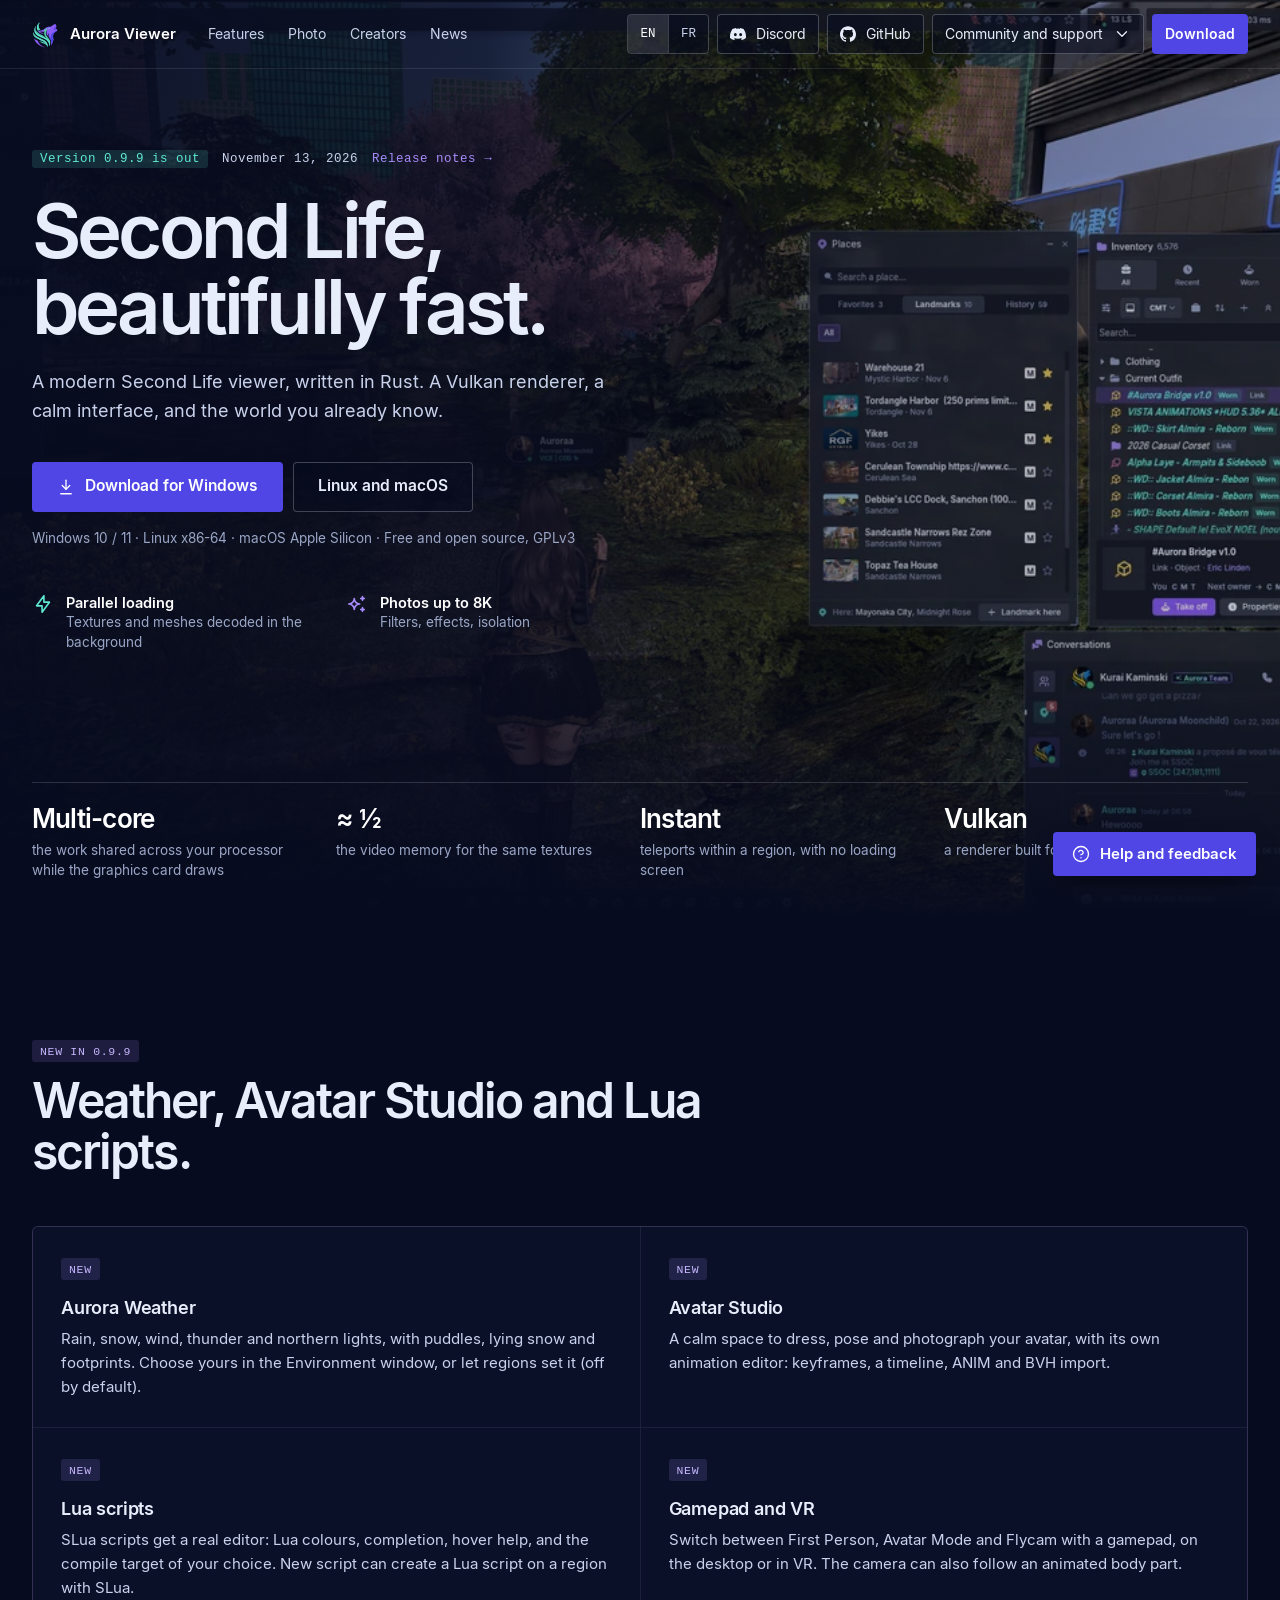
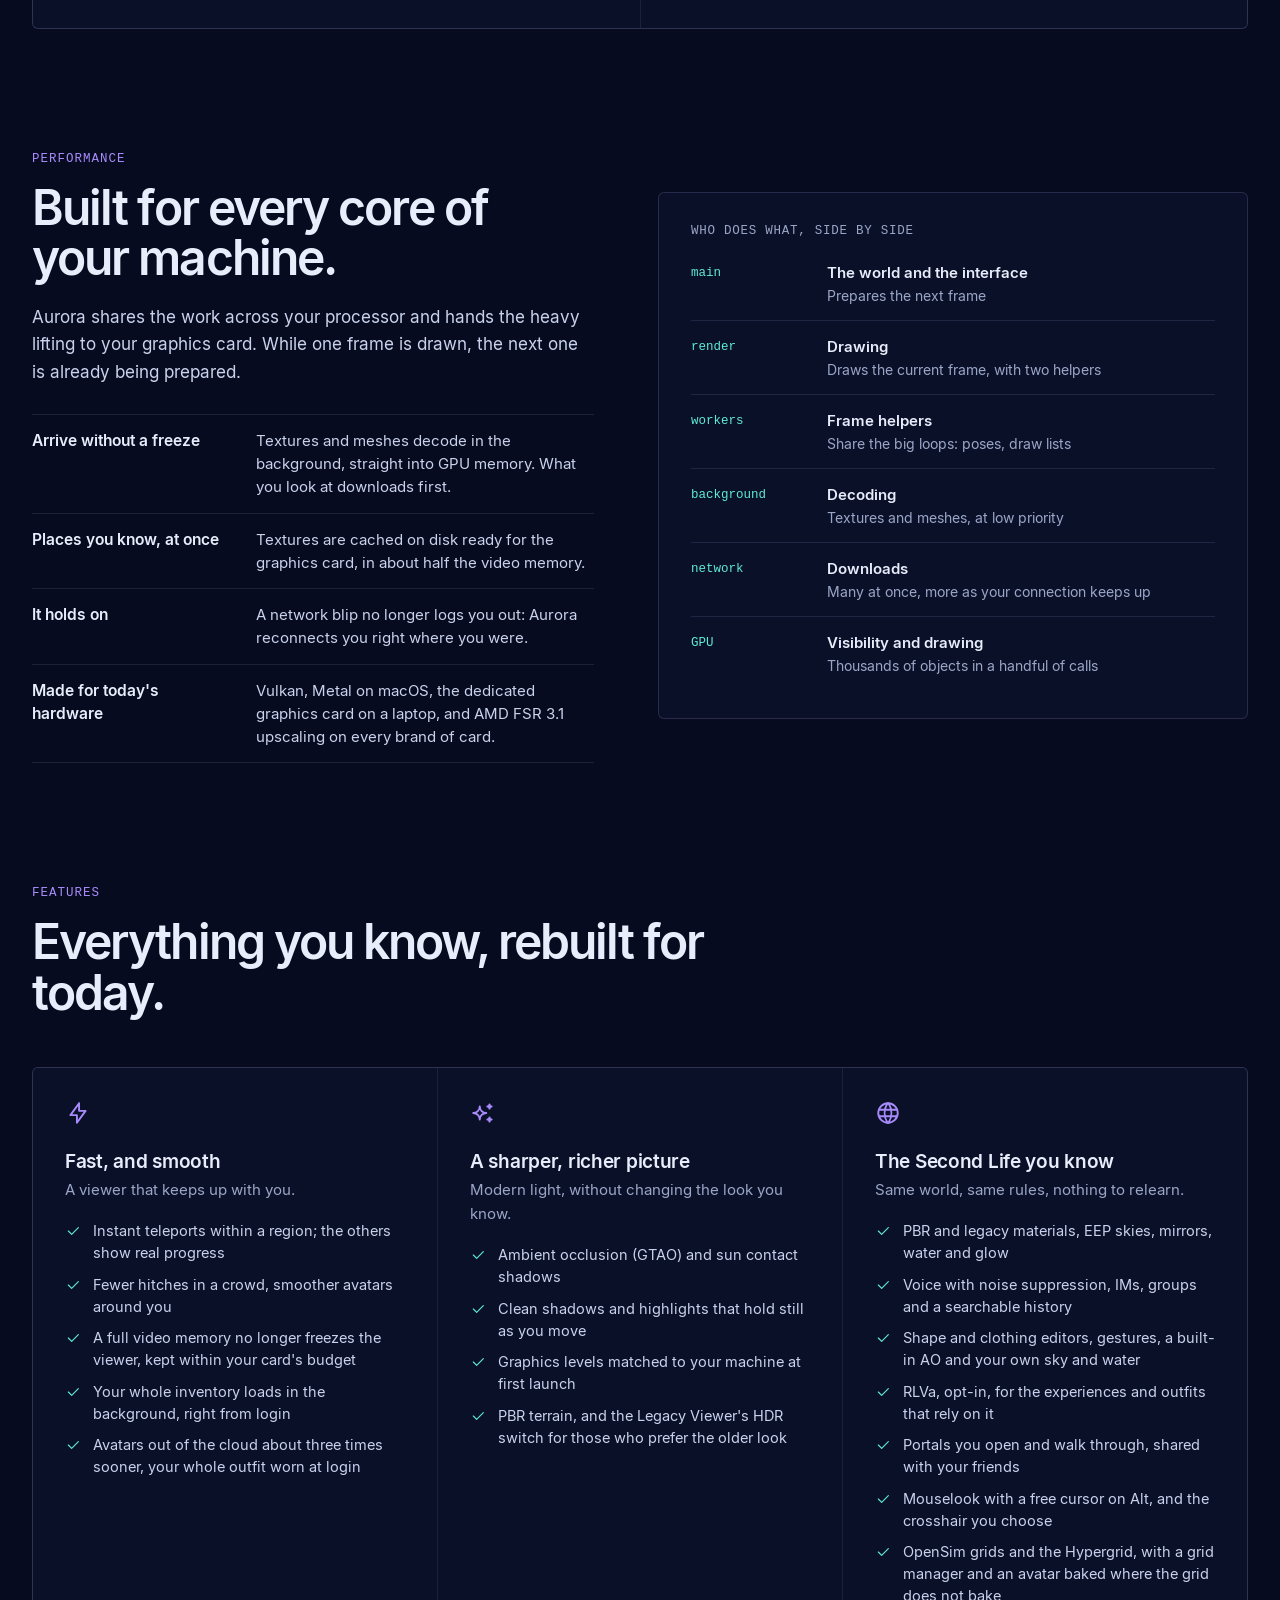
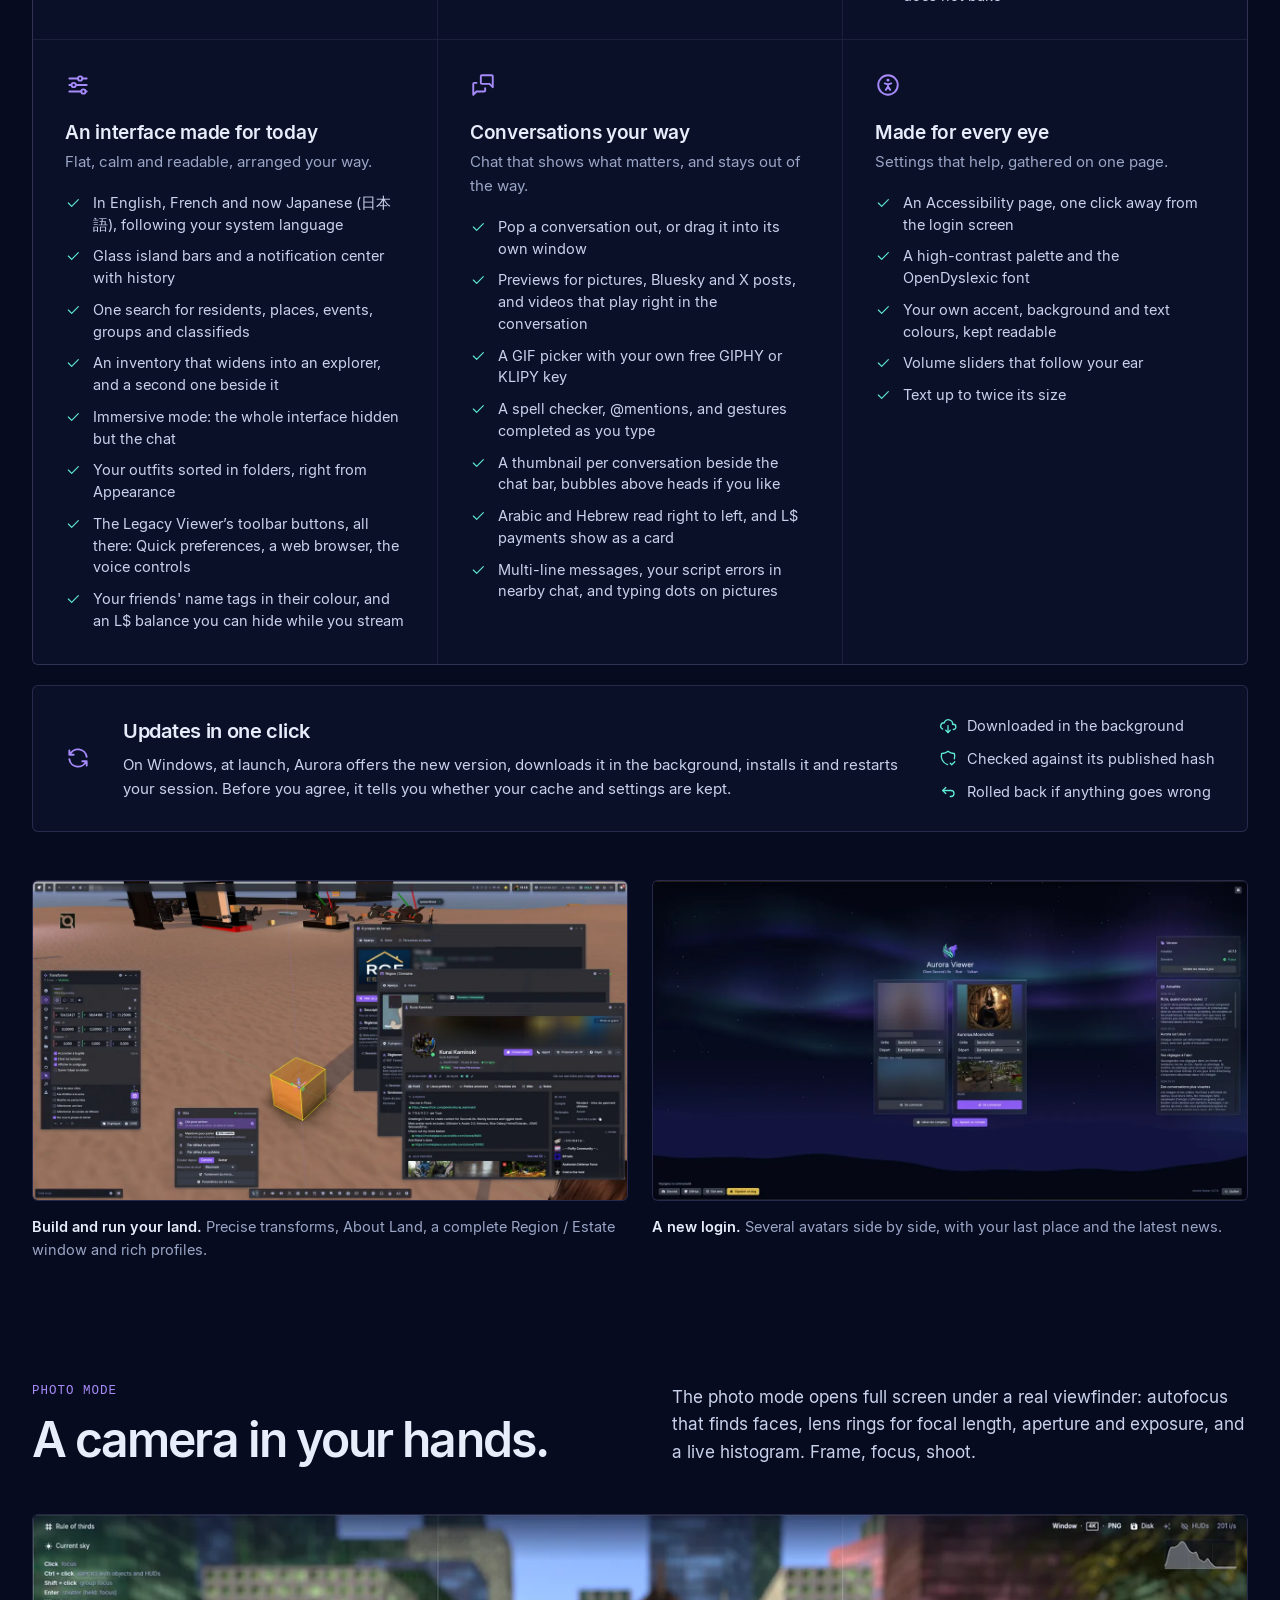
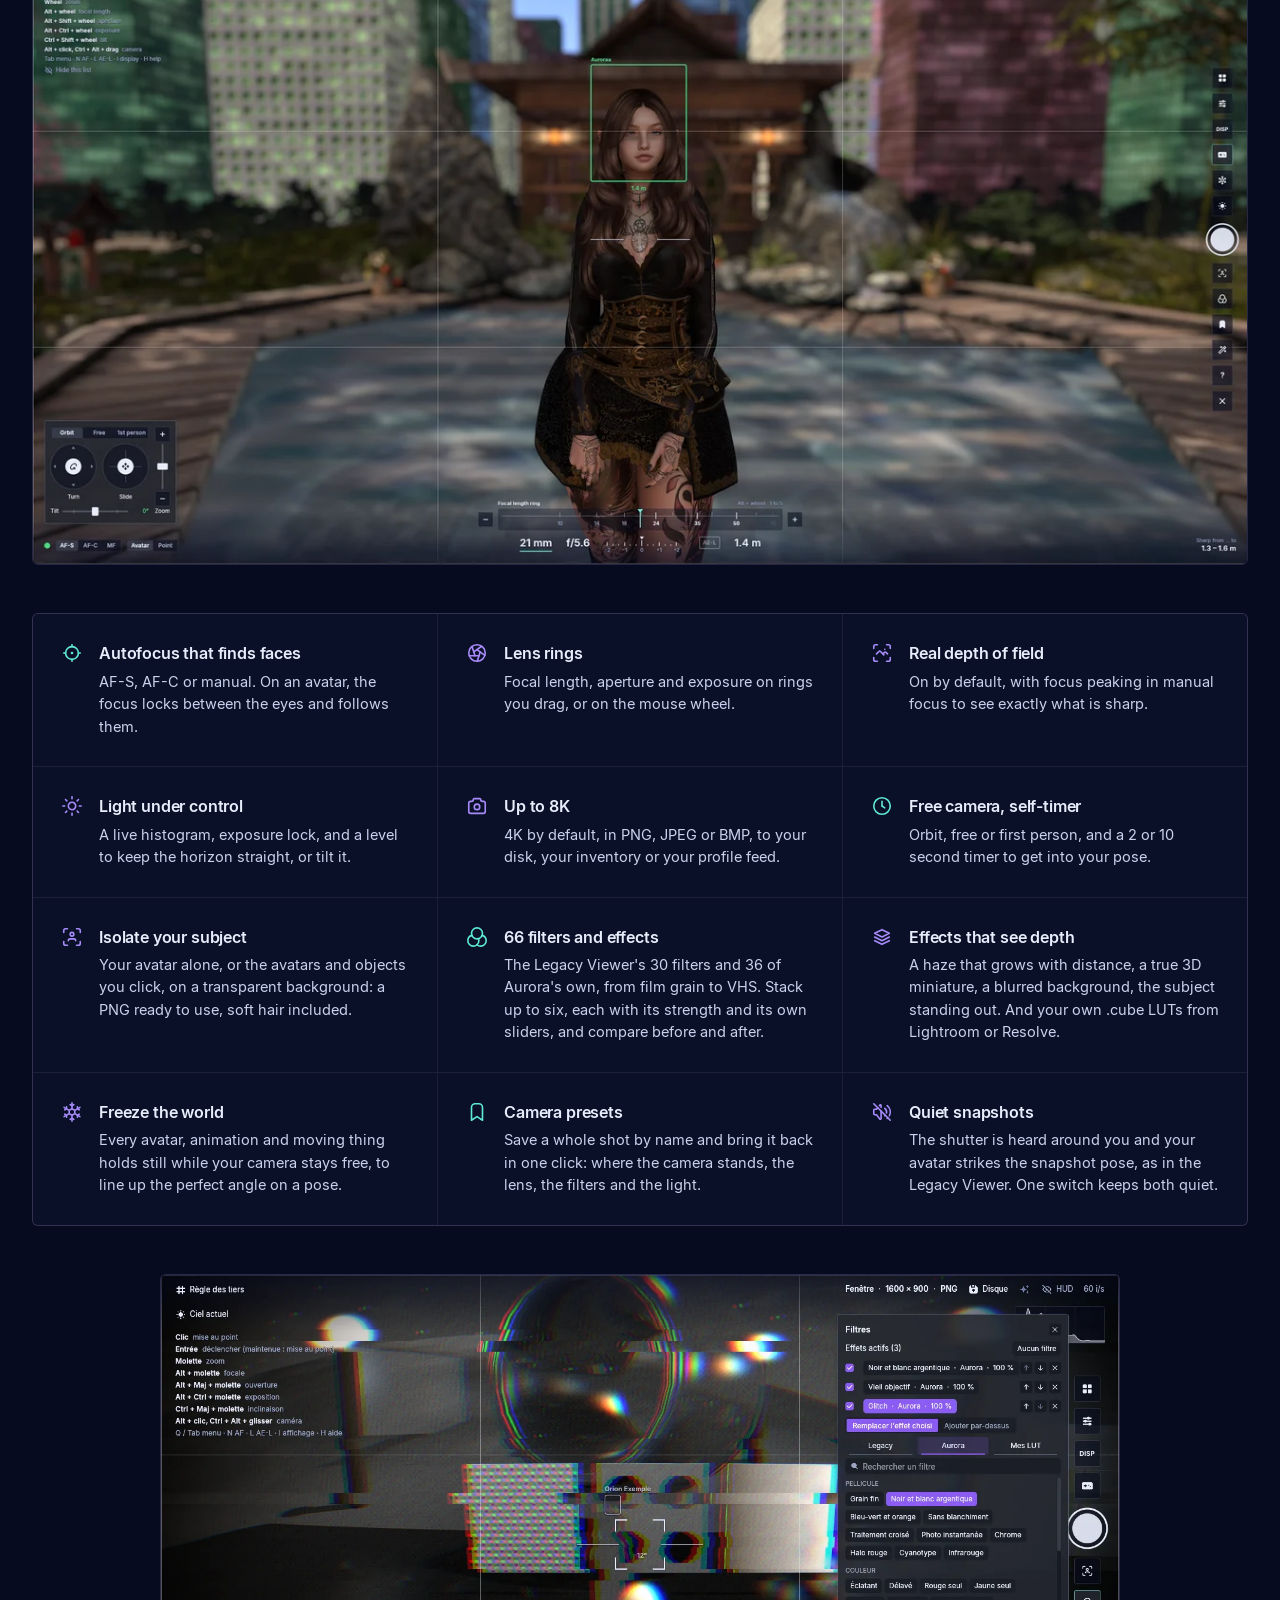
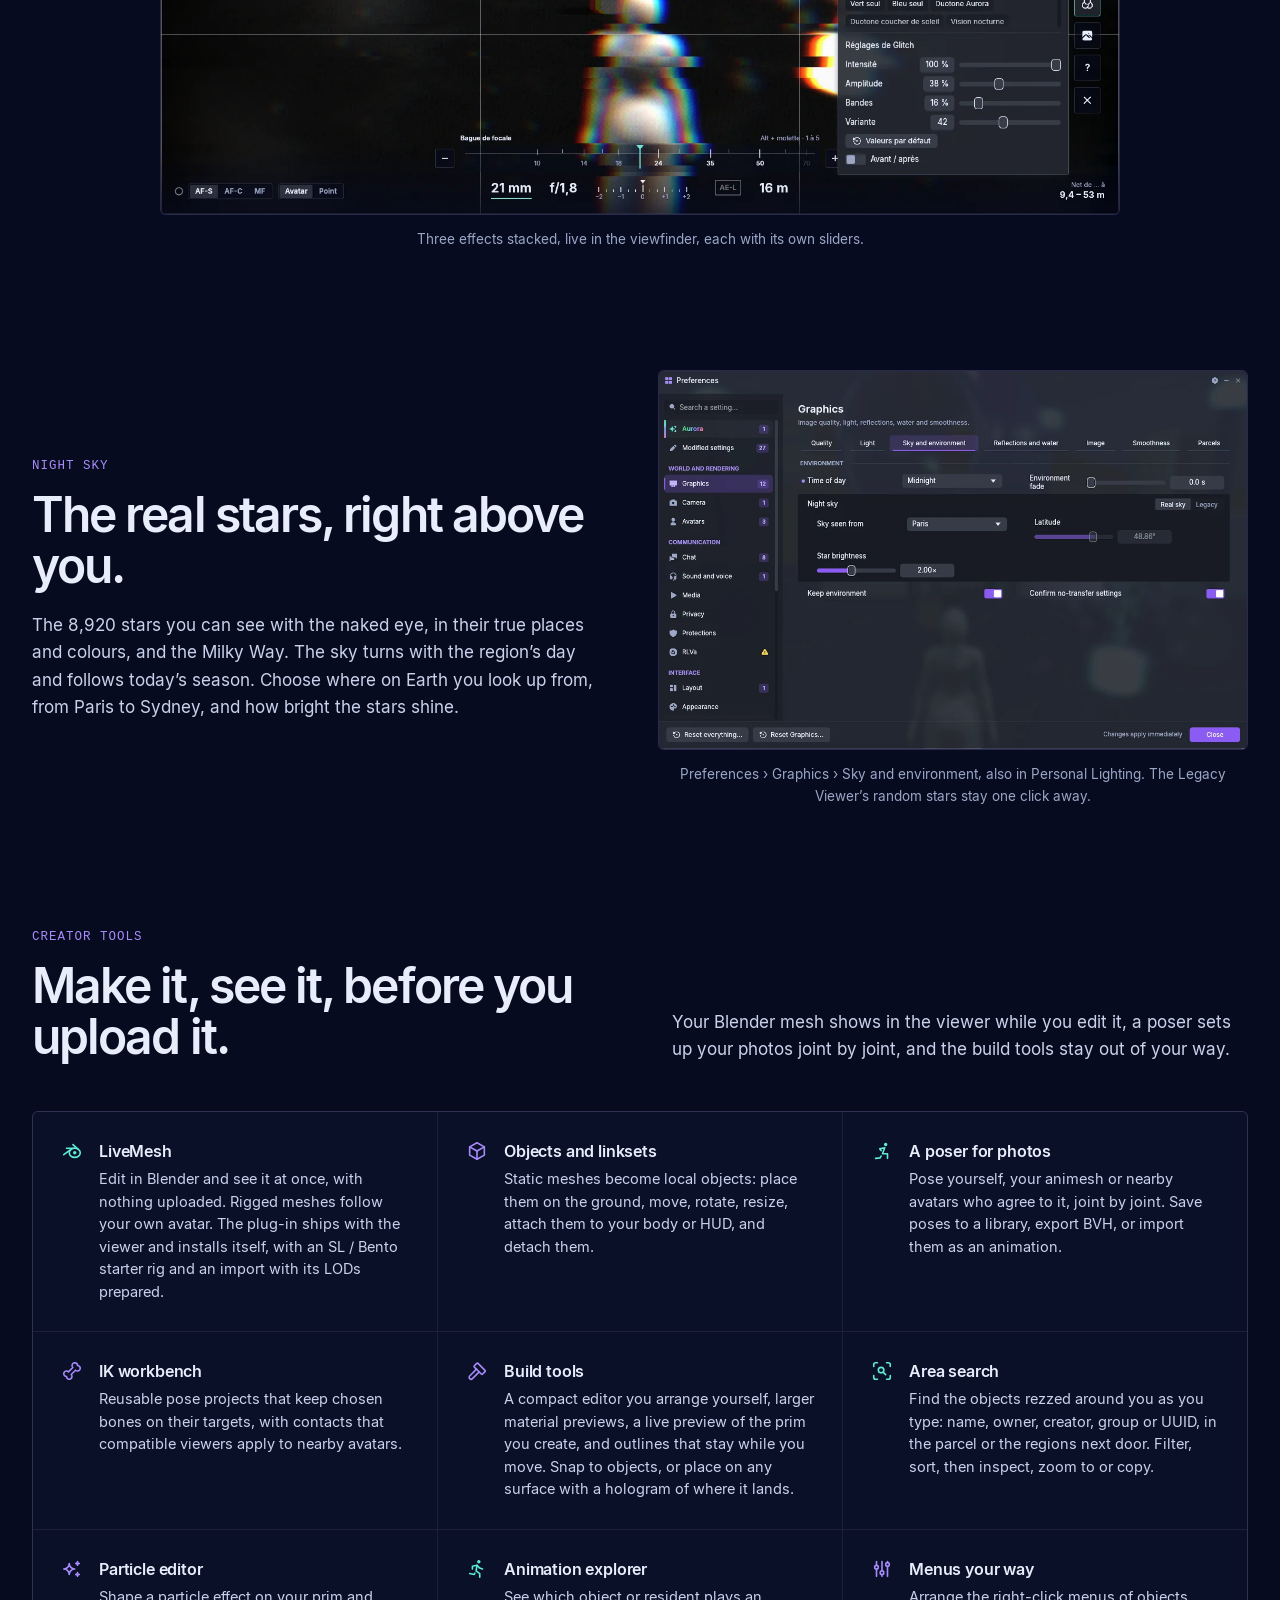
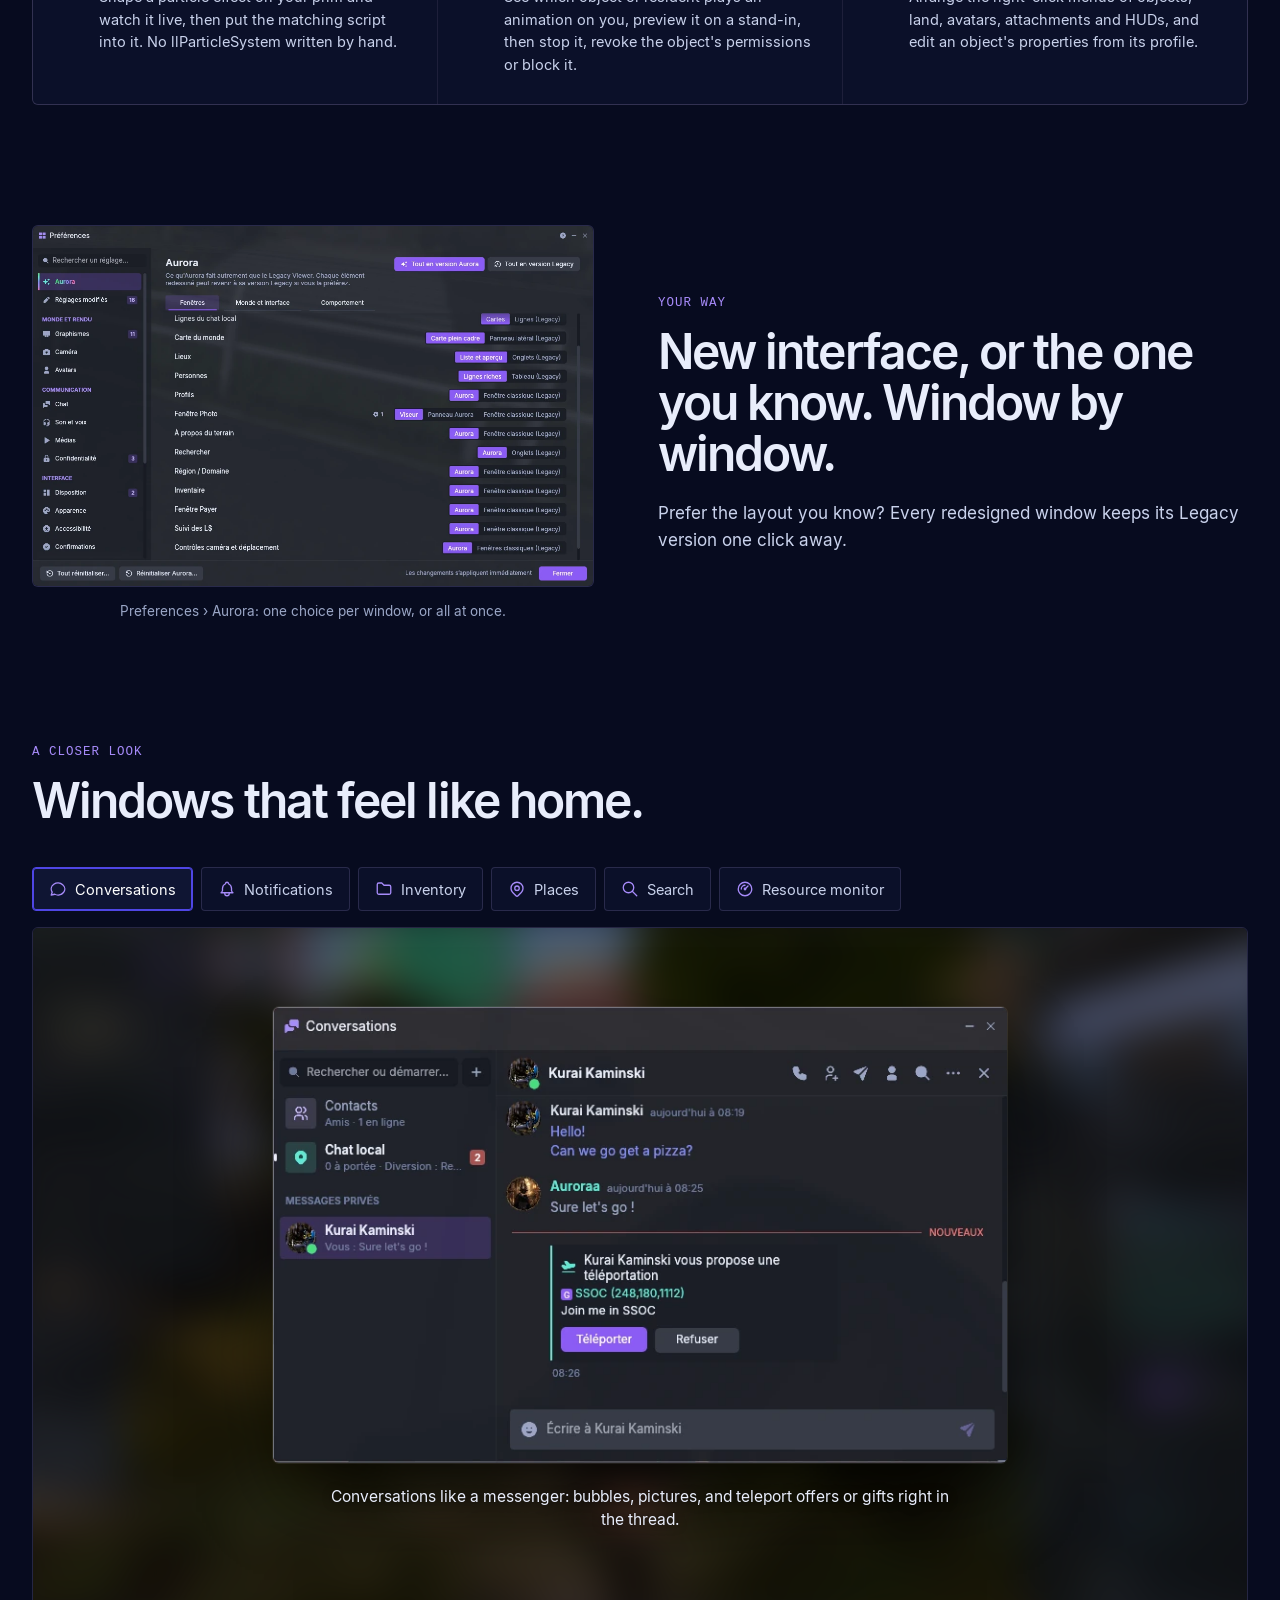
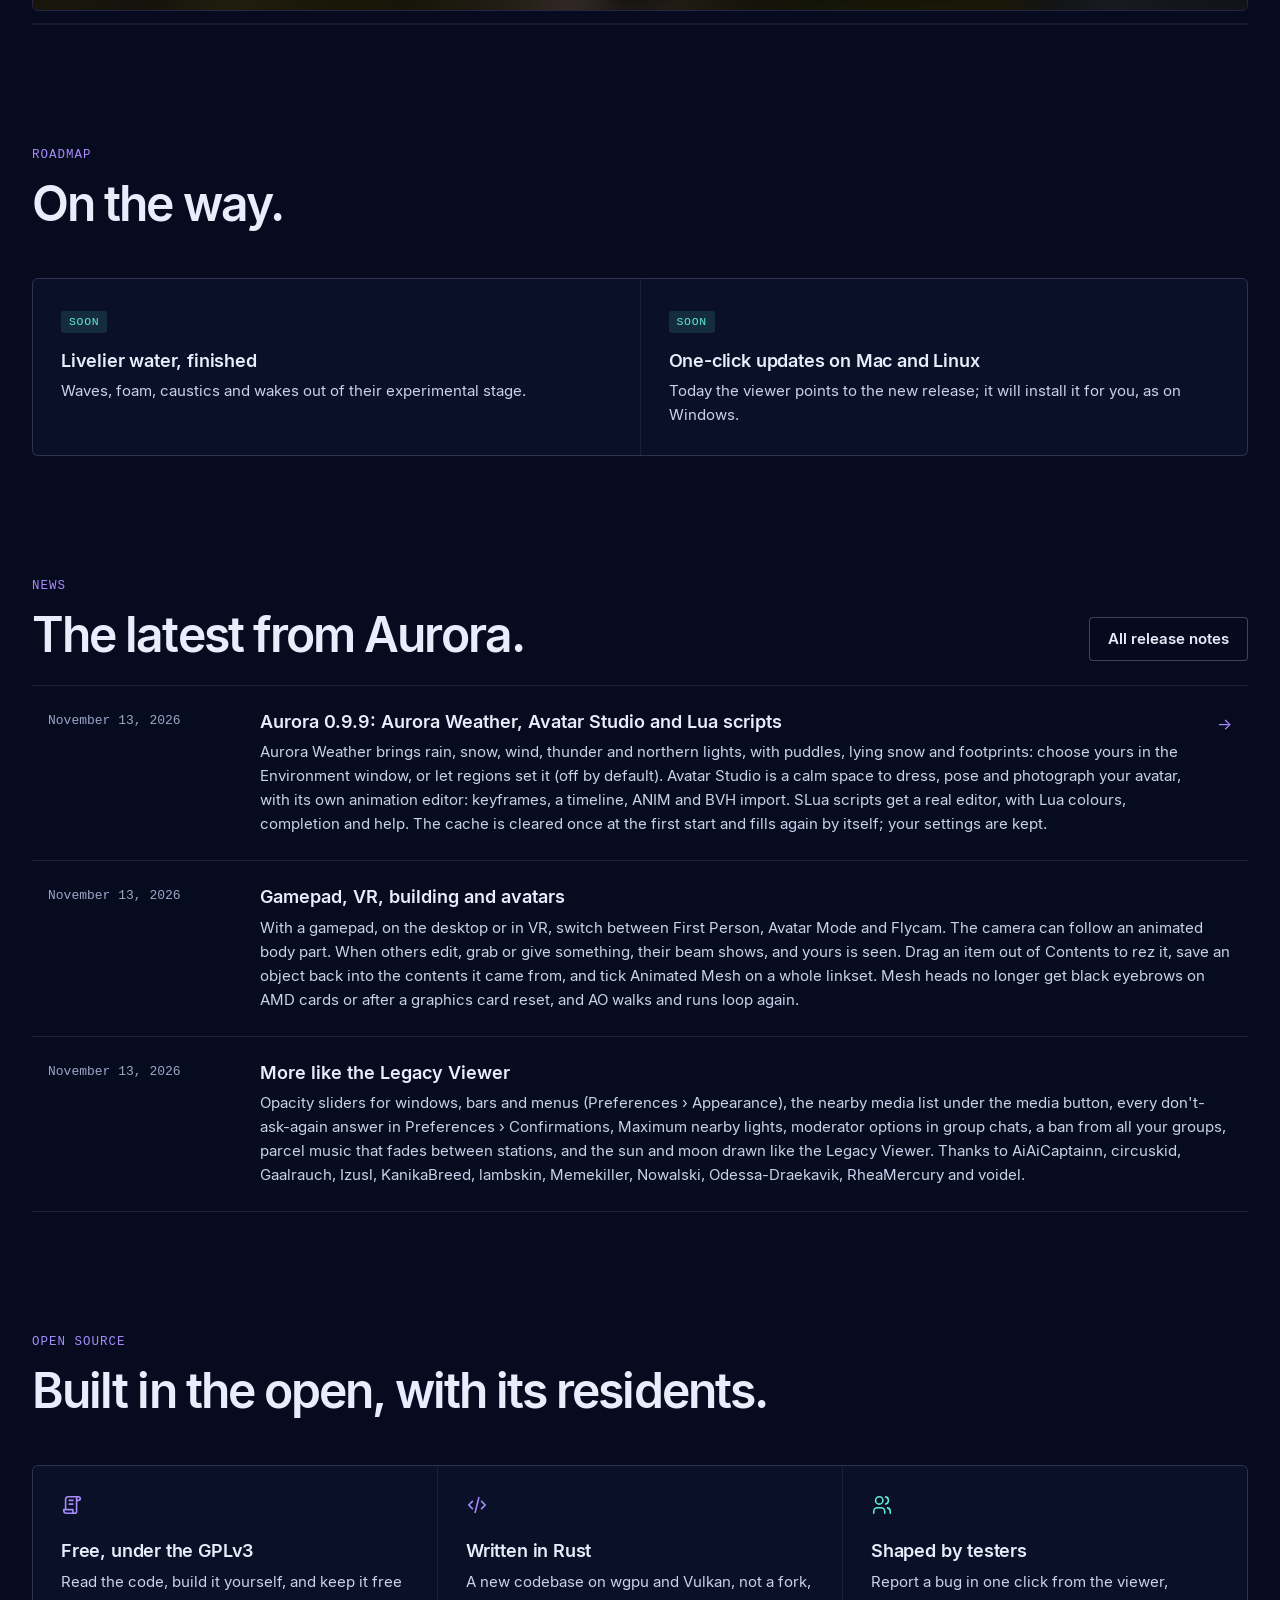
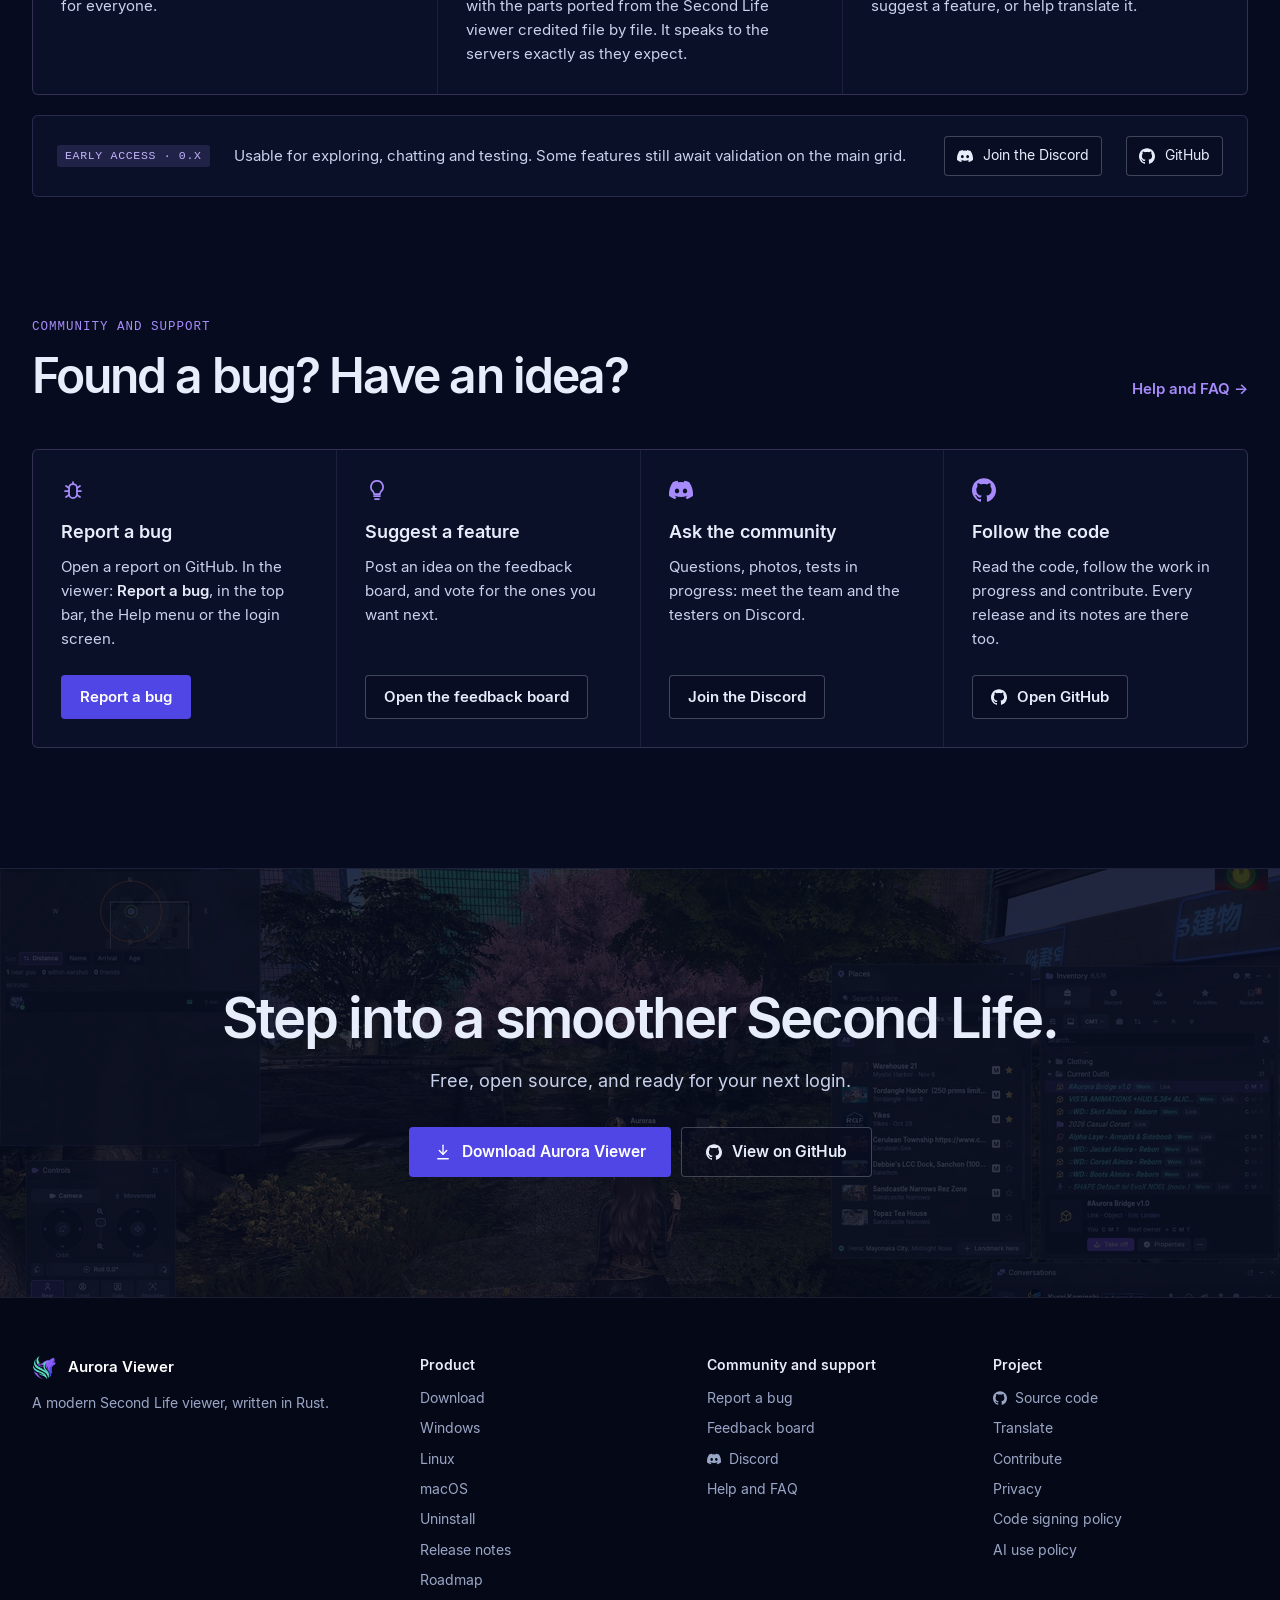
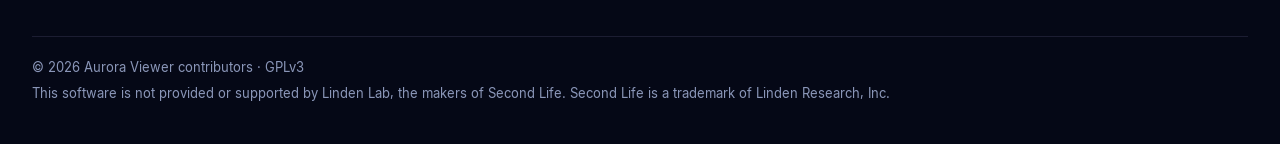
==== index.html @ c58986c5 "Real 0.9.9 file sizes and release date" ====
<!doctype html>
<html lang="en" class="no-js">
<head>
<meta charset="utf-8">
<meta name="viewport" content="width=device-width, initial-scale=1">
<title>Aurora Viewer | A modern Second Life viewer</title>
<meta name="description" content="Second Life, smoother and more beautiful. Aurora is a free, open source viewer built in Rust with a Vulkan renderer, for Windows, Linux and macOS.">
<meta name="theme-color" content="#070B1F">
<link rel="canonical" href="https://aurora-viewer.org/">
<link rel="icon" href="/assets/img/logo.svg" type="image/svg+xml">
<link rel="icon" href="/assets/img/favicon-32.png" sizes="32x32" type="image/png">
<link rel="icon" href="/assets/img/icon-192.png" sizes="192x192" type="image/png">
<link rel="icon" href="/favicon.ico" sizes="48x48">
<link rel="apple-touch-icon" href="/assets/img/apple-touch-icon.png">
<meta property="og:type" content="website">
<meta property="og:site_name" content="Aurora Viewer">
<meta property="og:title" content="Aurora Viewer | A modern Second Life viewer">
<meta property="og:description" content="Second Life, smoother and more beautiful. Aurora is a free, open source viewer built in Rust with a Vulkan renderer, for Windows, Linux and macOS.">
<meta property="og:url" content="https://aurora-viewer.org/">
<meta property="og:image" content="https://aurora-viewer.org/assets/img/og-image.jpg">
<meta property="og:image:width" content="1200">
<meta property="og:image:height" content="630">
<meta name="twitter:card" content="summary_large_image">
<link rel="preload" href="/assets/fonts/inter-400.woff2" as="font" type="font/woff2" crossorigin>
<link rel="preload" href="/assets/fonts/inter-600.woff2" as="font" type="font/woff2" crossorigin>
<link rel="stylesheet" href="/assets/css/site.css">
<script>document.documentElement.classList.remove('no-js');</script>
<script src="/assets/js/site.js" defer></script>
</head>
<body>
<a class="skip" href="#main" data-i18n="skip">Skip to content</a>

<header class="nav nav-over">
  <div class="wrap nav-in">
    <a class="brand" href="/">
      <img src="/assets/img/logo.svg" width="28" height="28" alt="">
      <span>Aurora Viewer</span>
    </a>
    <nav class="links" aria-label="Main" data-i18n-aria="nav.label">
      <a href="#features" data-i18n="nav.features">Features</a>
      <a href="#photo" data-i18n="nav.photo">Photo</a>
      <a href="#create" data-i18n="nav.create">Creators</a>
      <a href="#news" data-i18n="nav.news">News</a>
    </nav>
    <div class="nav-end">
      <div class="lang" role="group" aria-label="Language" data-i18n-aria="lang.label">
        <button type="button" data-lang="en" aria-pressed="true">EN</button>
        <button type="button" data-lang="fr" aria-pressed="false">FR</button>
      </div>
      <a class="btn btn-line btn-sm social" href="https://discord.gg/TK4nbMGmKt" aria-label="Aurora Viewer on Discord" data-i18n-aria="discord.label"><svg class="logo" viewBox="0 0 24 24" aria-hidden="true"><path d="M20.317 4.37a19.79 19.79 0 0 0-4.885-1.515.074.074 0 0 0-.079.037c-.21.375-.444.865-.608 1.25a18.27 18.27 0 0 0-5.487 0 12.64 12.64 0 0 0-.617-1.25.077.077 0 0 0-.079-.037A19.74 19.74 0 0 0 3.677 4.37a.07.07 0 0 0-.032.027C.533 9.046-.32 13.58.099 18.057a.082.082 0 0 0 .031.057 19.9 19.9 0 0 0 5.993 3.03.078.078 0 0 0 .084-.028 14.09 14.09 0 0 0 1.226-1.994.076.076 0 0 0-.041-.106 13.1 13.1 0 0 1-1.872-.892.077.077 0 0 1-.008-.128c.126-.094.252-.192.372-.291a.074.074 0 0 1 .078-.01c3.928 1.793 8.18 1.793 12.062 0a.074.074 0 0 1 .078.009c.12.1.246.198.373.292a.077.077 0 0 1-.006.127 12.3 12.3 0 0 1-1.873.892.077.077 0 0 0-.041.107c.36.698.772 1.362 1.225 1.993a.076.076 0 0 0 .084.028 19.84 19.84 0 0 0 6.002-3.03.077.077 0 0 0 .032-.054c.5-5.177-.838-9.674-3.549-13.66a.061.061 0 0 0-.031-.03zM8.02 15.33c-1.183 0-2.157-1.085-2.157-2.419 0-1.333.956-2.419 2.157-2.419 1.21 0 2.176 1.096 2.157 2.42 0 1.333-.956 2.418-2.157 2.418zm7.975 0c-1.183 0-2.157-1.085-2.157-2.419 0-1.333.955-2.419 2.157-2.419 1.21 0 2.176 1.096 2.157 2.42 0 1.333-.946 2.418-2.157 2.418z"/></svg><span class="social-lbl">Discord</span></a>
      <a class="btn btn-line btn-sm social" href="https://github.com/Aurora-Viewer/Aurora-Viewer" aria-label="Aurora Viewer on GitHub" data-i18n-aria="gh.label"><svg class="logo" viewBox="0 0 24 24" aria-hidden="true"><path d="M12 .297c-6.63 0-12 5.373-12 12 0 5.303 3.438 9.8 8.205 11.385.6.113.82-.258.82-.577 0-.285-.01-1.04-.015-2.04-3.338.724-4.042-1.61-4.042-1.61C4.422 18.07 3.633 17.7 3.633 17.7c-1.087-.744.084-.729.084-.729 1.205.084 1.838 1.236 1.838 1.236 1.07 1.835 2.809 1.305 3.495.998.108-.776.417-1.305.76-1.605-2.665-.3-5.466-1.332-5.466-5.93 0-1.31.465-2.38 1.235-3.22-.135-.303-.54-1.523.105-3.176 0 0 1.005-.322 3.3 1.23.96-.267 1.98-.399 3-.405 1.02.006 2.04.138 3 .405 2.28-1.552 3.285-1.23 3.285-1.23.645 1.653.24 2.873.12 3.176.765.84 1.23 1.91 1.23 3.22 0 4.61-2.805 5.625-5.475 5.92.42.36.81 1.096.81 2.22 0 1.606-.015 2.896-.015 3.286 0 .315.21.69.825.57C20.565 22.092 24 17.592 24 12.297c0-6.627-5.373-12-12-12"/></svg><span class="social-lbl">GitHub</span></a>
      <div class="pop pop-menu">
        <button type="button" class="btn btn-line btn-sm" aria-expanded="false" aria-controls="menu-community" data-pop><span data-i18n="menu.label">Community and support</span><svg class="i chev" viewBox="0 0 24 24" aria-hidden="true"><path d="M6 9l6 6l6 -6"/></svg></button>
        <div class="pop-panel" id="menu-community" hidden>
          <a class="pop-item" href="https://discord.gg/TK4nbMGmKt"><svg class="logo" viewBox="0 0 24 24" aria-hidden="true"><path d="M20.317 4.37a19.79 19.79 0 0 0-4.885-1.515.074.074 0 0 0-.079.037c-.21.375-.444.865-.608 1.25a18.27 18.27 0 0 0-5.487 0 12.64 12.64 0 0 0-.617-1.25.077.077 0 0 0-.079-.037A19.74 19.74 0 0 0 3.677 4.37a.07.07 0 0 0-.032.027C.533 9.046-.32 13.58.099 18.057a.082.082 0 0 0 .031.057 19.9 19.9 0 0 0 5.993 3.03.078.078 0 0 0 .084-.028 14.09 14.09 0 0 0 1.226-1.994.076.076 0 0 0-.041-.106 13.1 13.1 0 0 1-1.872-.892.077.077 0 0 1-.008-.128c.126-.094.252-.192.372-.291a.074.074 0 0 1 .078-.01c3.928 1.793 8.18 1.793 12.062 0a.074.074 0 0 1 .078.009c.12.1.246.198.373.292a.077.077 0 0 1-.006.127 12.3 12.3 0 0 1-1.873.892.077.077 0 0 0-.041.107c.36.698.772 1.362 1.225 1.993a.076.076 0 0 0 .084.028 19.84 19.84 0 0 0 6.002-3.03.077.077 0 0 0 .032-.054c.5-5.177-.838-9.674-3.549-13.66a.061.061 0 0 0-.031-.03zM8.02 15.33c-1.183 0-2.157-1.085-2.157-2.419 0-1.333.956-2.419 2.157-2.419 1.21 0 2.176 1.096 2.157 2.42 0 1.333-.956 2.418-2.157 2.418zm7.975 0c-1.183 0-2.157-1.085-2.157-2.419 0-1.333.955-2.419 2.157-2.419 1.21 0 2.176 1.096 2.157 2.42 0 1.333-.946 2.418-2.157 2.418z"/></svg><span><b>Discord</b><span data-i18n="menu.discord">Talk with the team and the testers</span></span></a>
          <a class="pop-item" href="https://feedback.aurora-viewer.org"><svg class="i" viewBox="0 0 24 24" aria-hidden="true"><path d="M9 18h6M10 21h4"/><path d="M12 3a6 6 0 0 0-4 10.5c.8.8 1 1.5 1 2.5h6c0-1 .2-1.7 1-2.5A6 6 0 0 0 12 3z"/></svg><span><b data-i18n="menu.feedback">Feedback board</b><span data-i18n="menu.feedback.sub">Suggest and vote for features</span></span></a>
          <a class="pop-item" href="https://github.com/Aurora-Viewer/Aurora-Viewer/issues/new/choose"><svg class="i" viewBox="0 0 24 24" aria-hidden="true"><rect x="8" y="6" width="8" height="14" rx="4"/><path d="M12 6V4M4 13h4M16 13h4M5 8l3 2M19 8l-3 2M5 19l3-2M19 19l-3-2"/></svg><span><b data-i18n="foot.bug">Report a bug</b><span data-i18n="menu.bug">Open a report on GitHub</span></span></a>
          <a class="pop-item" href="https://github.com/Aurora-Viewer/Aurora-Viewer"><svg class="logo" viewBox="0 0 24 24" aria-hidden="true"><path d="M12 .297c-6.63 0-12 5.373-12 12 0 5.303 3.438 9.8 8.205 11.385.6.113.82-.258.82-.577 0-.285-.01-1.04-.015-2.04-3.338.724-4.042-1.61-4.042-1.61C4.422 18.07 3.633 17.7 3.633 17.7c-1.087-.744.084-.729.084-.729 1.205.084 1.838 1.236 1.838 1.236 1.07 1.835 2.809 1.305 3.495.998.108-.776.417-1.305.76-1.605-2.665-.3-5.466-1.332-5.466-5.93 0-1.31.465-2.38 1.235-3.22-.135-.303-.54-1.523.105-3.176 0 0 1.005-.322 3.3 1.23.96-.267 1.98-.399 3-.405 1.02.006 2.04.138 3 .405 2.28-1.552 3.285-1.23 3.285-1.23.645 1.653.24 2.873.12 3.176.765.84 1.23 1.91 1.23 3.22 0 4.61-2.805 5.625-5.475 5.92.42.36.81 1.096.81 2.22 0 1.606-.015 2.896-.015 3.286 0 .315.21.69.825.57C20.565 22.092 24 17.592 24 12.297c0-6.627-5.373-12-12-12"/></svg><span><b>GitHub</b><span data-i18n="menu.gh">Source code, releases and work in progress</span></span></a>
          <a class="pop-foot" href="/support/" data-i18n="menu.faq">Help and FAQ →</a>
        </div>
      </div>
      <a class="btn btn-primary btn-sm" href="/download/" data-i18n="nav.download">Download</a>
    </div>
  </div>
</header>

<main id="main">

<section id="top" class="hero">
  <img class="hero-bg" src="/assets/img/world-1280.webp" srcset="/assets/img/world-1280.webp 1280w, /assets/img/world-2560.webp 2560w" sizes="100vw" width="2556" height="1369" fetchpriority="high"
    alt="Aurora Viewer in a garden under cherry trees, between city towers, with the People, Controls, Places, Inventory and Conversations windows open" data-i18n-alt="alt.world">
  <div class="hero-shade" aria-hidden="true"></div>
  <div class="wrap hero-in">
    <div class="hero-copy">
      <p class="hero-tag">
        <span class="vtag"><span data-i18n="pill.before">Version</span> <span data-version>0.9.9</span> <span data-i18n="pill.after">is out</span></span>
        <span data-release-date data-date="2026-11-13T23:21:03Z">November 13, 2026</span>
        <a href="https://github.com/Aurora-Viewer/Aurora-Viewer/releases/latest" data-release-link><span data-i18n="pill.notes">Release notes</span> →</a>
      </p>
      <h1 class="display h1" data-i18n="hero.title">Second Life,<br>beautifully fast.</h1>
      <p class="lead" data-i18n="hero.lead">A modern Second Life viewer, written in Rust. A Vulkan renderer, a calm interface, and the world you already know.</p>
      <div id="download" class="cta">
        <a class="btn btn-primary btn-lg" href="/download/?os=windows"><svg class="i" viewBox="0 0 24 24" aria-hidden="true"><path d="M12 3v12"/><path d="M7 10l5 5l5 -5"/><path d="M5 21h14"/></svg><span data-i18n="dl.windows">Download for Windows</span></a>
        <a class="btn btn-line btn-lg" href="/download/" data-i18n="dl.others">Linux and macOS</a>
      </div>
      <p class="meta"><span data-i18n="hero.systems">Windows 10 / 11 · Linux x86-64 · macOS Apple Silicon</span> · <span data-i18n="meta.license">Free and open source, GPLv3</span></p>
      <ul class="hero-points">
        <li><span class="ic teal"><svg class="i" viewBox="0 0 24 24" aria-hidden="true"><path d="M13 3l0 7l6 0l-8 11l0 -7l-6 0l8 -11"/></svg></span><span><b data-i18n="float.load">Parallel loading</b><span data-i18n="float.load-sub">Textures and meshes decoded in the background</span></span></li>
        <li><span class="ic"><svg class="i" viewBox="0 0 24 24" aria-hidden="true"><path d="M16 18a2 2 0 0 1 2 2a2 2 0 0 1 2 -2a2 2 0 0 1 -2 -2a2 2 0 0 1 -2 2m0 -12a2 2 0 0 1 2 2a2 2 0 0 1 2 -2a2 2 0 0 1 -2 -2a2 2 0 0 1 -2 2m-7 12a6 6 0 0 1 6 -6a6 6 0 0 1 -6 -6a6 6 0 0 1 -6 6a6 6 0 0 1 6 6"/></svg></span><span><b data-i18n="float.photo">Photos up to 8K</b><span data-i18n="float.photo-sub">Filters, effects, isolation</span></span></li>
      </ul>
    </div>
  </div>
  <div class="wrap">
    <div class="figures" role="region" aria-label="At a glance" data-i18n-aria="stats.label">
      <div class="stat"><div class="n" data-i18n="stats.cores">Multi-core</div><p data-i18n="stats.threads">the work shared across your processor while the graphics card draws</p></div>
      <div class="stat"><div class="n">≈ ½</div><p data-i18n="stats.vram">the video memory for the same textures</p></div>
      <div class="stat"><div class="n" data-i18n="stats.instant">Instant</div><p data-i18n="stats.tp">teleports within a region, with no loading screen</p></div>
      <div class="stat"><div class="n">Vulkan</div><p data-i18n="stats.vulkan">a renderer built for today's graphics cards</p></div>
    </div>
  </div>
</section>

<section id="new" class="sec">
  <div class="wrap">
    <p class="eyebrow"><span class="chip violet" data-i18n="new.chip">New in 0.9.9</span></p>
    <h2 class="display h2" data-i18n="new.title">Weather, Avatar Studio and Lua scripts.</h2>
    <div class="feat">
      <div class="card scard"><span class="chip violet" data-i18n="new.badge">New</span><h3 data-i18n="new.weather.title">Aurora Weather</h3><p data-i18n="new.weather.text">Rain, snow, wind, thunder and northern lights, with puddles, lying snow and footprints. Choose yours in the Environment window, or let regions set it (off by default).</p></div>
      <div class="card scard"><span class="chip violet" data-i18n="new.badge">New</span><h3 data-i18n="new.studio.title">Avatar Studio</h3><p data-i18n="new.studio.text">A calm space to dress, pose and photograph your avatar, with its own animation editor: keyframes, a timeline, ANIM and BVH import.</p></div>
      <div class="card scard"><span class="chip violet" data-i18n="new.badge">New</span><h3 data-i18n="new.lua.title">Lua scripts</h3><p data-i18n="new.lua.text">SLua scripts get a real editor: Lua colours, completion, hover help, and the compile target of your choice. New script can create a Lua script on a region with SLua.</p></div>
      <div class="card scard"><span class="chip violet" data-i18n="new.badge">New</span><h3 data-i18n="new.gamepad.title">Gamepad and VR</h3><p data-i18n="new.gamepad.text">Switch between First Person, Avatar Mode and Flycam with a gamepad, on the desktop or in VR. The camera can also follow an animated body part.</p></div>
    </div>
  </div>
</section>

<section id="performance" class="sec">
  <div class="wrap">
    <div class="split perf">
      <div>
        <p class="eyebrow" data-i18n="perf.eyebrow">Performance</p>
        <h2 class="display h2" data-i18n="perf.title">Built for every core of your machine.</h2>
        <p class="lead" data-i18n="perf.lead">Aurora shares the work across your processor and hands the heavy lifting to your graphics card. While one frame is drawn, the next one is already being prepared.</p>
        <div class="rows">
          <div><h3 data-i18n="perf.m1.title">Arrive without a freeze</h3><p data-i18n="perf.m1.text">Textures and meshes decode in the background, straight into GPU memory. What you look at downloads first.</p></div>
          <div><h3 data-i18n="perf.m2.title">Places you know, at once</h3><p data-i18n="perf.m2.text">Textures are cached on disk ready for the graphics card, in about half the video memory.</p></div>
          <div><h3 data-i18n="perf.m3.title">It holds on</h3><p data-i18n="perf.m3.text">A network blip no longer logs you out: Aurora reconnects you right where you were.</p></div>
          <div><h3 data-i18n="perf.m4.title">Made for today's hardware</h3><p data-i18n="perf.m4.text">Vulkan, Metal on macOS, the dedicated graphics card on a laptop, and AMD FSR 3.1 upscaling on every brand of card.</p></div>
        </div>
      </div>
      <div class="card lanes">
        <p class="lanes-label" data-i18n="perf.lanes">Who does what, side by side</p>
        <dl>
          <div><dt>main</dt><dd><b data-i18n="perf.l1.title">The world and the interface</b><span data-i18n="perf.l1.text">Prepares the next frame</span></dd></div>
          <div><dt>render</dt><dd><b data-i18n="perf.l2.title">Drawing</b><span data-i18n="perf.l2.text">Draws the current frame, with two helpers</span></dd></div>
          <div><dt>workers</dt><dd><b data-i18n="perf.l3.title">Frame helpers</b><span data-i18n="perf.l3.text">Share the big loops: poses, draw lists</span></dd></div>
          <div><dt>background</dt><dd><b data-i18n="perf.l4.title">Decoding</b><span data-i18n="perf.l4.text">Textures and meshes, at low priority</span></dd></div>
          <div><dt>network</dt><dd><b data-i18n="perf.l5.title">Downloads</b><span data-i18n="perf.l5.text">Many at once, more as your connection keeps up</span></dd></div>
          <div><dt>GPU</dt><dd><b data-i18n="perf.l6.title">Visibility and drawing</b><span data-i18n="perf.l6.text">Thousands of objects in a handful of calls</span></dd></div>
        </dl>
      </div>
    </div>

  </div>
</section>

<section id="features" class="sec">
  <div class="wrap">
    <p class="eyebrow" data-i18n="feat.eyebrow">Features</p>
    <h2 class="display h2" data-i18n="feat.title">Everything you know, rebuilt for today.</h2>
    <div class="feat feat-3">
      <article class="card fcard">
        <span class="ic-lg"><svg class="i" viewBox="0 0 24 24" aria-hidden="true"><path d="M13 3l0 7l6 0l-8 11l0 -7l-6 0l8 -11"/></svg></span>
        <h3 data-i18n="feat.fast.title">Fast, and smooth</h3>
        <p class="sub" data-i18n="feat.fast.sub">A viewer that keeps up with you.</p>
        <ul class="ticks">
          <li><svg class="i" viewBox="0 0 24 24" aria-hidden="true"><path d="M5 12l5 5l10 -10"/></svg><span data-i18n="feat.fast.1">Instant teleports within a region; the others show real progress</span></li>
          <li><svg class="i" viewBox="0 0 24 24" aria-hidden="true"><path d="M5 12l5 5l10 -10"/></svg><span data-i18n="feat.fast.2">Fewer hitches in a crowd, smoother avatars around you</span></li>
          <li><svg class="i" viewBox="0 0 24 24" aria-hidden="true"><path d="M5 12l5 5l10 -10"/></svg><span data-i18n="feat.fast.3">A full video memory no longer freezes the viewer, kept within your card's budget</span></li>
          <li><svg class="i" viewBox="0 0 24 24" aria-hidden="true"><path d="M5 12l5 5l10 -10"/></svg><span data-i18n="feat.fast.4">Your whole inventory loads in the background, right from login</span></li>
          <li><svg class="i" viewBox="0 0 24 24" aria-hidden="true"><path d="M5 12l5 5l10 -10"/></svg><span data-i18n="feat.fast.5">Avatars out of the cloud about three times sooner, your whole outfit worn at login</span></li>
        </ul>
      </article>
      <article class="card fcard">
        <span class="ic-lg"><svg class="i" viewBox="0 0 24 24" aria-hidden="true"><path d="M16 18a2 2 0 0 1 2 2a2 2 0 0 1 2 -2a2 2 0 0 1 -2 -2a2 2 0 0 1 -2 2m0 -12a2 2 0 0 1 2 2a2 2 0 0 1 2 -2a2 2 0 0 1 -2 -2a2 2 0 0 1 -2 2m-7 12a6 6 0 0 1 6 -6a6 6 0 0 1 -6 -6a6 6 0 0 1 -6 6a6 6 0 0 1 6 6"/></svg></span>
        <h3 data-i18n="feat.picture.title">A sharper, richer picture</h3>
        <p class="sub" data-i18n="feat.picture.sub">Modern light, without changing the look you know.</p>
        <ul class="ticks">
          <li><svg class="i" viewBox="0 0 24 24" aria-hidden="true"><path d="M5 12l5 5l10 -10"/></svg><span data-i18n="feat.picture.1">Ambient occlusion (GTAO) and sun contact shadows</span></li>
          <li><svg class="i" viewBox="0 0 24 24" aria-hidden="true"><path d="M5 12l5 5l10 -10"/></svg><span data-i18n="feat.picture.2">Clean shadows and highlights that hold still as you move</span></li>
          <li><svg class="i" viewBox="0 0 24 24" aria-hidden="true"><path d="M5 12l5 5l10 -10"/></svg><span data-i18n="feat.picture.3">Graphics levels matched to your machine at first launch</span></li>
          <li><svg class="i" viewBox="0 0 24 24" aria-hidden="true"><path d="M5 12l5 5l10 -10"/></svg><span data-i18n="feat.picture.4">PBR terrain, and the Legacy Viewer's HDR switch for those who prefer the older look</span></li>
        </ul>
      </article>
      <article class="card fcard">
        <span class="ic-lg"><svg class="i" viewBox="0 0 24 24" aria-hidden="true"><path d="M3 12a9 9 0 1 0 18 0a9 9 0 0 0 -18 0"/><path d="M3.6 9h16.8"/><path d="M3.6 15h16.8"/><path d="M11.5 3a17 17 0 0 0 0 18"/><path d="M12.5 3a17 17 0 0 1 0 18"/></svg></span>
        <h3 data-i18n="feat.sl.title">The Second Life you know</h3>
        <p class="sub" data-i18n="feat.sl.sub">Same world, same rules, nothing to relearn.</p>
        <ul class="ticks">
          <li><svg class="i" viewBox="0 0 24 24" aria-hidden="true"><path d="M5 12l5 5l10 -10"/></svg><span data-i18n="feat.sl.1">PBR and legacy materials, EEP skies, mirrors, water and glow</span></li>
          <li><svg class="i" viewBox="0 0 24 24" aria-hidden="true"><path d="M5 12l5 5l10 -10"/></svg><span data-i18n="feat.sl.2">Voice with noise suppression, IMs, groups and a searchable history</span></li>
          <li><svg class="i" viewBox="0 0 24 24" aria-hidden="true"><path d="M5 12l5 5l10 -10"/></svg><span data-i18n="feat.sl.3">Shape and clothing editors, gestures, a built-in AO and your own sky and water</span></li>
          <li><svg class="i" viewBox="0 0 24 24" aria-hidden="true"><path d="M5 12l5 5l10 -10"/></svg><span data-i18n="feat.sl.4">RLVa, opt-in, for the experiences and outfits that rely on it</span></li>
          <li><svg class="i" viewBox="0 0 24 24" aria-hidden="true"><path d="M5 12l5 5l10 -10"/></svg><span data-i18n="feat.sl.5">Portals you open and walk through, shared with your friends</span></li>
          <li><svg class="i" viewBox="0 0 24 24" aria-hidden="true"><path d="M5 12l5 5l10 -10"/></svg><span data-i18n="feat.sl.6">Mouselook with a free cursor on Alt, and the crosshair you choose</span></li>
          <li><svg class="i" viewBox="0 0 24 24" aria-hidden="true"><path d="M5 12l5 5l10 -10"/></svg><span data-i18n="feat.sl.7">OpenSim grids and the Hypergrid, with a grid manager and an avatar baked where the grid does not bake</span></li>
        </ul>
      </article>
      <article class="card fcard">
        <span class="ic-lg"><svg class="i" viewBox="0 0 24 24" aria-hidden="true"><path d="M12 6a2 2 0 1 0 4 0a2 2 0 1 0 -4 0"/><path d="M4 6l8 0"/><path d="M16 6l4 0"/><path d="M6 12a2 2 0 1 0 4 0a2 2 0 1 0 -4 0"/><path d="M4 12l2 0"/><path d="M10 12l10 0"/><path d="M15 18a2 2 0 1 0 4 0a2 2 0 1 0 -4 0"/><path d="M4 18l11 0"/><path d="M19 18l1 0"/></svg></span>
        <h3 data-i18n="feat.ui.title">An interface made for today</h3>
        <p class="sub" data-i18n="feat.ui.sub">Flat, calm and readable, arranged your way.</p>
        <ul class="ticks">
          <li><svg class="i" viewBox="0 0 24 24" aria-hidden="true"><path d="M5 12l5 5l10 -10"/></svg><span data-i18n="feat.ui.6">In English, French and now Japanese (日本語), following your system language</span></li>
          <li><svg class="i" viewBox="0 0 24 24" aria-hidden="true"><path d="M5 12l5 5l10 -10"/></svg><span data-i18n="feat.ui.1">Glass island bars and a notification center with history</span></li>
          <li><svg class="i" viewBox="0 0 24 24" aria-hidden="true"><path d="M5 12l5 5l10 -10"/></svg><span data-i18n="feat.ui.2">One search for residents, places, events, groups and classifieds</span></li>
          <li><svg class="i" viewBox="0 0 24 24" aria-hidden="true"><path d="M5 12l5 5l10 -10"/></svg><span data-i18n="feat.ui.3">An inventory that widens into an explorer, and a second one beside it</span></li>
          <li><svg class="i" viewBox="0 0 24 24" aria-hidden="true"><path d="M5 12l5 5l10 -10"/></svg><span data-i18n="feat.ui.4">Immersive mode: the whole interface hidden but the chat</span></li>
          <li><svg class="i" viewBox="0 0 24 24" aria-hidden="true"><path d="M5 12l5 5l10 -10"/></svg><span data-i18n="feat.ui.5">Your outfits sorted in folders, right from Appearance</span></li>
          <li><svg class="i" viewBox="0 0 24 24" aria-hidden="true"><path d="M5 12l5 5l10 -10"/></svg><span data-i18n="feat.ui.8">The Legacy Viewer’s toolbar buttons, all there: Quick preferences, a web browser, the voice controls</span></li>
          <li><svg class="i" viewBox="0 0 24 24" aria-hidden="true"><path d="M5 12l5 5l10 -10"/></svg><span data-i18n="feat.ui.7">Your friends' name tags in their colour, and an L$ balance you can hide while you stream</span></li>
        </ul>
      </article>
      <article class="card fcard">
        <span class="ic-lg"><svg class="i" viewBox="0 0 24 24" aria-hidden="true"><path d="M21 14l-3 -3h-7a1 1 0 0 1 -1 -1v-6a1 1 0 0 1 1 -1h9a1 1 0 0 1 1 1v10"/><path d="M14 15v2a1 1 0 0 1 -1 1h-7l-3 3v-10a1 1 0 0 1 1 -1h2"/></svg></span>
        <h3 data-i18n="feat.chat.title">Conversations your way</h3>
        <p class="sub" data-i18n="feat.chat.sub">Chat that shows what matters, and stays out of the way.</p>
        <ul class="ticks">
          <li><svg class="i" viewBox="0 0 24 24" aria-hidden="true"><path d="M5 12l5 5l10 -10"/></svg><span data-i18n="feat.chat.1">Pop a conversation out, or drag it into its own window</span></li>
          <li><svg class="i" viewBox="0 0 24 24" aria-hidden="true"><path d="M5 12l5 5l10 -10"/></svg><span data-i18n="feat.chat.2">Previews for pictures, Bluesky and X posts, and videos that play right in the conversation</span></li>
          <li><svg class="i" viewBox="0 0 24 24" aria-hidden="true"><path d="M5 12l5 5l10 -10"/></svg><span data-i18n="feat.chat.3">A GIF picker with your own free GIPHY or KLIPY key</span></li>
          <li><svg class="i" viewBox="0 0 24 24" aria-hidden="true"><path d="M5 12l5 5l10 -10"/></svg><span data-i18n="feat.chat.4">A spell checker, @mentions, and gestures completed as you type</span></li>
          <li><svg class="i" viewBox="0 0 24 24" aria-hidden="true"><path d="M5 12l5 5l10 -10"/></svg><span data-i18n="feat.chat.5">A thumbnail per conversation beside the chat bar, bubbles above heads if you like</span></li>
          <li><svg class="i" viewBox="0 0 24 24" aria-hidden="true"><path d="M5 12l5 5l10 -10"/></svg><span data-i18n="feat.chat.6">Arabic and Hebrew read right to left, and L$ payments show as a card</span></li>
          <li><svg class="i" viewBox="0 0 24 24" aria-hidden="true"><path d="M5 12l5 5l10 -10"/></svg><span data-i18n="feat.chat.7">Multi-line messages, your script errors in nearby chat, and typing dots on pictures</span></li>
        </ul>
      </article>
      <article class="card fcard">
        <span class="ic-lg"><svg class="i" viewBox="0 0 24 24" aria-hidden="true"><path d="M3 12a9 9 0 1 0 18 0a9 9 0 1 0 -18 0"/><path d="M10 16.5l2 -3l2 3m-2 -3v-2l3 -1m-6 0l3 1"/><path d="M11.5 7.5a.5 .5 0 1 0 1 0a.5 .5 0 1 0 -1 0"/></svg></span>
        <h3 data-i18n="feat.a11y.title">Made for every eye</h3>
        <p class="sub" data-i18n="feat.a11y.sub">Settings that help, gathered on one page.</p>
        <ul class="ticks">
          <li><svg class="i" viewBox="0 0 24 24" aria-hidden="true"><path d="M5 12l5 5l10 -10"/></svg><span data-i18n="feat.a11y.1">An Accessibility page, one click away from the login screen</span></li>
          <li><svg class="i" viewBox="0 0 24 24" aria-hidden="true"><path d="M5 12l5 5l10 -10"/></svg><span data-i18n="feat.a11y.2">A high-contrast palette and the OpenDyslexic font</span></li>
          <li><svg class="i" viewBox="0 0 24 24" aria-hidden="true"><path d="M5 12l5 5l10 -10"/></svg><span data-i18n="feat.a11y.3">Your own accent, background and text colours, kept readable</span></li>
          <li><svg class="i" viewBox="0 0 24 24" aria-hidden="true"><path d="M5 12l5 5l10 -10"/></svg><span data-i18n="feat.a11y.4">Volume sliders that follow your ear</span></li>
          <li><svg class="i" viewBox="0 0 24 24" aria-hidden="true"><path d="M5 12l5 5l10 -10"/></svg><span data-i18n="feat.a11y.5">Text up to twice its size</span></li>
        </ul>
      </article>
    </div>

    <div class="card update">
      <span class="ic-lg"><svg class="i" viewBox="0 0 24 24" aria-hidden="true"><path d="M20 11a8.1 8.1 0 0 0 -15.5 -2m-.5 -4v4h4"/><path d="M4 13a8.1 8.1 0 0 0 15.5 2m.5 4v-4h-4"/></svg></span>
      <div class="update-text">
        <h3 data-i18n="upd.title">Updates in one click</h3>
        <p data-i18n="upd.text">On Windows, at launch, Aurora offers the new version, downloads it in the background, installs it and restarts your session. Before you agree, it tells you whether your cache and settings are kept.</p>
      </div>
      <ul class="update-steps">
        <li><svg class="i" viewBox="0 0 24 24" aria-hidden="true"><path d="M19 18a3.5 3.5 0 0 0 0 -7h-1a5 4.5 0 0 0 -11 -2a4.6 4.4 0 0 0 -2.1 8.4"/><path d="M12 13l0 9"/><path d="M9 19l3 3l3 -3"/></svg><span data-i18n="upd.1">Downloaded in the background</span></li>
        <li><svg class="i" viewBox="0 0 24 24" aria-hidden="true"><path d="M11.46 20.846a12 12 0 0 1 -7.96 -14.846a12 12 0 0 0 8.5 -3a12 12 0 0 0 8.5 3a12 12 0 0 1 -.09 7.06"/><path d="M15 19l2 2l4 -4"/></svg><span data-i18n="upd.2">Checked against its published hash</span></li>
        <li><svg class="i" viewBox="0 0 24 24" aria-hidden="true"><path d="M9 14l-4 -4l4 -4"/><path d="M5 10h11a4 4 0 1 1 0 8h-1"/></svg><span data-i18n="upd.3">Rolled back if anything goes wrong</span></li>
      </ul>
    </div>

    <div class="gallery">
      <figure>
        <div class="frame"><img src="/assets/img/build-land-1280.webp" srcset="/assets/img/build-land-1280.webp 1280w, /assets/img/build-land-2560.webp 2560w" sizes="(max-width: 980px) 100vw, 590px" width="2558" height="1371" loading="lazy"
          alt="Building in Aurora: the Transform panel next to a selected box, with the About Land, Region / Estate, profile and voice windows" data-i18n-alt="alt.build"></div>
        <figcaption data-i18n="gal.build"><b>Build and run your land.</b> Precise transforms, About Land, a complete Region / Estate window and rich profiles.</figcaption>
      </figure>
      <figure>
        <div class="frame"><img src="/assets/img/login-1280.webp" srcset="/assets/img/login-1280.webp 1280w, /assets/img/login-2560.webp 2560w" sizes="(max-width: 980px) 100vw, 590px" width="2558" height="1375" loading="lazy"
          alt="The Aurora login screen under an aurora, with two avatar accounts side by side and the news" data-i18n-alt="alt.login"></div>
        <figcaption data-i18n="gal.login"><b>A new login.</b> Several avatars side by side, with your last place and the latest news.</figcaption>
      </figure>
    </div>
  </div>
</section>

<section id="photo" class="sec">
  <div class="wrap">
    <div class="photo-head">
      <div>
        <p class="eyebrow" data-i18n="photo.eyebrow">Photo mode</p>
        <h2 class="display h2" data-i18n="photo.title">A camera in your hands.</h2>
      </div>
      <p class="lead" data-i18n="photo.lead">The photo mode opens full screen under a real viewfinder: autofocus that finds faces, lens rings for focal length, aperture and exposure, and a live histogram. Frame, focus, shoot.</p>
    </div>

    <!-- The viewfinder as captured; .vf-lock sits on its green AF point (in % of the picture) and pulses like a focus lock. -->
    <div class="vf" data-observe>
      <img class="vf-photo" src="/assets/img/viewfinder-1280.webp" srcset="/assets/img/viewfinder-1280.webp 1280w, /assets/img/viewfinder-2560.webp 2560w" sizes="(max-width: 1224px) 100vw, 1136px" width="2559" height="1370" loading="lazy"
        alt="The Aurora viewfinder: rule of thirds, the autofocus point locked on an avatar's face, the camera pad, the focal ring and the exposure readouts" data-i18n-alt="alt.photo">
      <span class="vf-lock" style="left: 45.92%; top: 22.99%; width: 7.93%; height: 18.1%" aria-hidden="true"></span>
    </div>

    <div class="grid3 photo-feats">
      <div class="pf">
        <span class="ic teal"><svg class="i" viewBox="0 0 24 24" aria-hidden="true"><path d="M11.5 12a.5 .5 0 1 0 1 0a.5 .5 0 1 0 -1 0"/><path d="M5 12a7 7 0 1 0 14 0a7 7 0 1 0 -14 0"/><path d="M12 3l0 2"/><path d="M3 12l2 0"/><path d="M12 19l0 2"/><path d="M19 12l2 0"/></svg></span>
        <div><h3 data-i18n="photo.af.title">Autofocus that finds faces</h3><p data-i18n="photo.af.text">AF-S, AF-C or manual. On an avatar, the focus locks between the eyes and follows them.</p></div>
      </div>
      <div class="pf">
        <span class="ic"><svg class="i" viewBox="0 0 24 24" aria-hidden="true"><path d="M3 12a9 9 0 1 0 18 0a9 9 0 1 0 -18 0"/><path d="M3.6 15h10.55"/><path d="M6.551 4.938l3.26 10.034"/><path d="M17.032 4.636l-8.535 6.201"/><path d="M20.559 14.51l-8.535 -6.201"/><path d="M12.257 20.916l3.261 -10.034"/></svg></span>
        <div><h3 data-i18n="photo.rings.title">Lens rings</h3><p data-i18n="photo.rings.text">Focal length, aperture and exposure on rings you drag, or on the mouse wheel.</p></div>
      </div>
      <div class="pf">
        <span class="ic"><svg class="i" viewBox="0 0 24 24" aria-hidden="true"><path d="M15 8h.01"/><path d="M6 13l2.644 -2.644a1.21 1.21 0 0 1 1.712 0l3.644 3.644"/><path d="M13 13l1.644 -1.644a1.21 1.21 0 0 1 1.712 0l1.644 1.644"/><path d="M3 7v-2a2 2 0 0 1 2 -2h2"/><path d="M3 17v2a2 2 0 0 0 2 2h2"/><path d="M17 3h2a2 2 0 0 1 2 2v2"/><path d="M17 21h2a2 2 0 0 0 2 -2v-2"/></svg></span>
        <div><h3 data-i18n="photo.dof.title">Real depth of field</h3><p data-i18n="photo.dof.text">On by default, with focus peaking in manual focus to see exactly what is sharp.</p></div>
      </div>
      <div class="pf">
        <span class="ic"><svg class="i" viewBox="0 0 24 24" aria-hidden="true"><path d="M14.828 14.828a4 4 0 1 0 -5.656 -5.656a4 4 0 0 0 5.656 5.656"/><path d="M6.343 17.657l-1.414 1.414"/><path d="M6.343 6.343l-1.414 -1.414"/><path d="M17.657 6.343l1.414 -1.414"/><path d="M17.657 17.657l1.414 1.414"/><path d="M4 12h-2"/><path d="M12 4v-2"/><path d="M20 12h2"/><path d="M12 20v2"/></svg></span>
        <div><h3 data-i18n="photo.light.title">Light under control</h3><p data-i18n="photo.light.text">A live histogram, exposure lock, and a level to keep the horizon straight, or tilt it.</p></div>
      </div>
      <div class="pf">
        <span class="ic"><svg class="i" viewBox="0 0 24 24" aria-hidden="true"><path d="M5 7h1a2 2 0 0 0 2 -2a1 1 0 0 1 1 -1h6a1 1 0 0 1 1 1a2 2 0 0 0 2 2h1a2 2 0 0 1 2 2v9a2 2 0 0 1 -2 2h-14a2 2 0 0 1 -2 -2v-9a2 2 0 0 1 2 -2"/><path d="M9 13a3 3 0 1 0 6 0a3 3 0 0 0 -6 0"/></svg></span>
        <div><h3 data-i18n="photo.res.title">Up to 8K</h3><p data-i18n="photo.res.text">4K by default, in PNG, JPEG or BMP, to your disk, your inventory or your profile feed.</p></div>
      </div>
      <div class="pf">
        <span class="ic teal"><svg class="i" viewBox="0 0 24 24" aria-hidden="true"><path d="M3 12a9 9 0 1 0 18 0a9 9 0 1 0 -18 0"/><path d="M12 12l3 2"/><path d="M12 7v5"/></svg></span>
        <div><h3 data-i18n="photo.cam.title">Free camera, self-timer</h3><p data-i18n="photo.cam.text">Orbit, free or first person, and a 2 or 10 second timer to get into your pose.</p></div>
      </div>
      <div class="pf">
        <span class="ic"><svg class="i" viewBox="0 0 24 24" aria-hidden="true"><path d="M10 9a2 2 0 1 0 4 0a2 2 0 0 0 -4 0"/><path d="M8 16a2 2 0 0 1 2 -2h4a2 2 0 0 1 2 2"/><path d="M3 7v-2a2 2 0 0 1 2 -2h2"/><path d="M3 17v2a2 2 0 0 0 2 2h2"/><path d="M17 3h2a2 2 0 0 1 2 2v2"/><path d="M17 21h2a2 2 0 0 0 2 -2v-2"/></svg></span>
        <div><h3 data-i18n="photo.isolate.title">Isolate your subject</h3><p data-i18n="photo.isolate.text">Your avatar alone, or the avatars and objects you click, on a transparent background: a PNG ready to use, soft hair included.</p></div>
      </div>
      <div class="pf">
        <span class="ic teal"><svg class="i" viewBox="0 0 24 24" aria-hidden="true"><path d="M13.58 13.79c.27 .68 .42 1.43 .42 2.21c0 1.77 -.77 3.37 -2 4.46a5.93 5.93 0 0 1 -4 1.54c-3.31 0 -6 -2.69 -6 -6c0 -2.76 1.88 -5.1 4.42 -5.79"/><path d="M17.58 10.21c2.54 .69 4.42 3.03 4.42 5.79c0 3.31 -2.69 6 -6 6a5.93 5.93 0 0 1 -4 -1.54"/><path d="M6 8a6 6 0 1 0 12 0a6 6 0 1 0 -12 0"/></svg></span>
        <div><h3 data-i18n="photo.looks.title">66 filters and effects</h3><p data-i18n="photo.looks.text">The Legacy Viewer's 30 filters and 36 of Aurora's own, from film grain to VHS. Stack up to six, each with its strength and its own sliders, and compare before and after.</p></div>
      </div>
      <div class="pf">
        <span class="ic"><svg class="i" viewBox="0 0 24 24" aria-hidden="true"><path d="M12 4l-8 4l8 4l8 -4l-8 -4"/><path d="M4 12l8 4l8 -4"/><path d="M4 16l8 4l8 -4"/></svg></span>
        <div><h3 data-i18n="photo.depth.title">Effects that see depth</h3><p data-i18n="photo.depth.text">A haze that grows with distance, a true 3D miniature, a blurred background, the subject standing out. And your own .cube LUTs from Lightroom or Resolve.</p></div>
      </div>
      <div class="pf">
        <span class="ic"><svg class="i" viewBox="0 0 24 24" aria-hidden="true"><path d="M10 4l2 1l2 -1"/><path d="M12 2v6.5l3 1.72"/><path d="M17.928 6.268l.134 2.232l1.866 1.232"/><path d="M20.66 7l-5.629 3.25l.01 3.458"/><path d="M19.928 14.268l-1.866 1.232l-.134 2.232"/><path d="M20.66 17l-5.629 -3.25l-2.99 1.738"/><path d="M14 20l-2 -1l-2 1"/><path d="M12 22v-6.5l-3 -1.72"/><path d="M6.072 17.732l-.134 -2.232l-1.866 -1.232"/><path d="M3.34 17l5.629 -3.25l-.01 -3.458"/><path d="M4.072 9.732l1.866 -1.232l.134 -2.232"/><path d="M3.34 7l5.629 3.25l2.99 -1.738"/></svg></span>
        <div><h3 data-i18n="photo.freeze.title">Freeze the world</h3><p data-i18n="photo.freeze.text">Every avatar, animation and moving thing holds still while your camera stays free, to line up the perfect angle on a pose.</p></div>
      </div>
      <div class="pf">
        <span class="ic teal"><svg class="i" viewBox="0 0 24 24" aria-hidden="true"><path d="M18 7v14l-6 -4l-6 4v-14a4 4 0 0 1 4 -4h4a4 4 0 0 1 4 4z"/></svg></span>
        <div><h3 data-i18n="photo.presets.title">Camera presets</h3><p data-i18n="photo.presets.text">Save a whole shot by name and bring it back in one click: where the camera stands, the lens, the filters and the light.</p></div>
      </div>
      <div class="pf">
        <span class="ic"><svg class="i" viewBox="0 0 24 24" aria-hidden="true"><path d="M15 8a5 5 0 0 1 1.912 4.934m-1.377 2.602a5 5 0 0 1 -.535 .464"/><path d="M17.7 5a9 9 0 0 1 2.362 11.086m-1.676 2.299a9 9 0 0 1 -.686 .615"/><path d="M9.069 5.054l.431 -.554a.8 .8 0 0 1 1.5 .5v2m0 4v8a.8 .8 0 0 1 -1.5 .5l-3.5 -4.5h-2a1 1 0 0 1 -1 -1v-4a1 1 0 0 1 1 -1h2l1.294 -1.664"/><path d="M3 3l18 18"/></svg></span>
        <div><h3 data-i18n="photo.quiet.title">Quiet snapshots</h3><p data-i18n="photo.quiet.text">The shutter is heard around you and your avatar strikes the snapshot pose, as in the Legacy Viewer. One switch keeps both quiet.</p></div>
      </div>
    </div>

    <figure class="looks">
      <div class="frame"><img src="/assets/img/photo-looks.webp" width="1600" height="900" loading="lazy"
        alt="The photo mode's filter panel: three effects stacked (silver black and white, old lens, glitch), the glitch's sliders, and the Aurora tab with its sections" data-i18n-alt="alt.looks"></div>
      <figcaption class="cap" data-i18n="photo.looks.cap">Three effects stacked, live in the viewfinder, each with its own sliders.</figcaption>
    </figure>
  </div>
</section>

<section id="sky" class="sec">
  <div class="wrap">
    <div class="split">
      <div>
        <p class="eyebrow"><span data-i18n="sky.eyebrow">Night sky</span></p>
        <h2 class="display h2" data-i18n="sky.title">The real stars, right above you.</h2>
        <p class="lead" data-i18n="sky.lead">The 8,920 stars you can see with the naked eye, in their true places and colours, and the Milky Way. The sky turns with the region’s day and follows today’s season. Choose where on Earth you look up from, from Paris to Sydney, and how bright the stars shine.</p>
      </div>
      <div class="side-shot">
        <div class="frame"><img src="/assets/img/win-night-sky.webp" width="1116" height="717" loading="lazy"
          alt="The Sky and environment tab of Preferences: the night sky's place, its latitude and the stars' brightness" data-i18n-alt="alt.sky"></div>
        <p class="cap" data-i18n="sky.cap">Preferences › Graphics › Sky and environment, also in Personal Lighting. The Legacy Viewer’s random stars stay one click away.</p>
      </div>
    </div>
  </div>
</section>

<section id="create" class="sec">
  <div class="wrap">
    <div class="photo-head">
      <div>
        <p class="eyebrow" data-i18n="create.eyebrow">Creator tools</p>
        <h2 class="display h2" data-i18n="create.title">Make it, see it, before you upload it.</h2>
      </div>
      <p class="lead" data-i18n="create.lead">Your Blender mesh shows in the viewer while you edit it, a poser sets up your photos joint by joint, and the build tools stay out of your way.</p>
    </div>

    <!-- Screenshots of LiveMesh and the poser will go here, between the heading and the list. -->

    <div class="grid3 photo-feats">
      <div class="pf">
        <span class="ic teal"><svg class="i" viewBox="0 0 24 24" aria-hidden="true"><path d="M9 14a6 5 0 1 0 12 0a6 5 0 1 0 -12 0"/><path d="M14 14a1 1 0 1 0 2 0a1 1 0 1 0 -2 0"/><path d="M3 16l9 -6.5"/><path d="M6 9h9"/><path d="M13 5l5.65 5"/></svg></span>
        <div><h3 data-i18n="create.live.title">LiveMesh</h3><p data-i18n="create.live.text">Edit in Blender and see it at once, with nothing uploaded. Rigged meshes follow your own avatar. The plug-in ships with the viewer and installs itself, with an SL / Bento starter rig and an import with its LODs prepared.</p></div>
      </div>
      <div class="pf">
        <span class="ic"><svg class="i" viewBox="0 0 24 24" aria-hidden="true"><path d="M12 3l8 4.5l0 9l-8 4.5l-8 -4.5l0 -9l8 -4.5"/><path d="M12 12l8 -4.5"/><path d="M12 12l0 9"/><path d="M12 12l-8 -4.5"/></svg></span>
        <div><h3 data-i18n="create.objects.title">Objects and linksets</h3><p data-i18n="create.objects.text">Static meshes become local objects: place them on the ground, move, rotate, resize, attach them to your body or HUD, and detach them.</p></div>
      </div>
      <div class="pf">
        <span class="ic teal"><svg class="i" viewBox="0 0 24 24" aria-hidden="true"><path d="M15 5a1 1 0 1 0 2 0a1 1 0 1 0 -2 0"/><path d="M5 20l5 -.5l1 -2"/><path d="M18 20v-5h-5.5l2.5 -6.5l-5.5 1l1.5 2"/></svg></span>
        <div><h3 data-i18n="create.poser.title">A poser for photos</h3><p data-i18n="create.poser.text">Pose yourself, your animesh or nearby avatars who agree to it, joint by joint. Save poses to a library, export BVH, or import them as an animation.</p></div>
      </div>
      <div class="pf">
        <span class="ic"><svg class="i" viewBox="0 0 24 24" aria-hidden="true"><path d="M15 3a3 3 0 0 1 3 3a3 3 0 1 1 -2.12 5.122l-4.758 4.758a3 3 0 1 1 -5.117 2.297l0 -.177l-.176 0a3 3 0 1 1 2.298 -5.115l4.758 -4.758a3 3 0 0 1 2.12 -5.122l-.005 -.005"/></svg></span>
        <div><h3 data-i18n="create.ik.title">IK workbench</h3><p data-i18n="create.ik.text">Reusable pose projects that keep chosen bones on their targets, with contacts that compatible viewers apply to nearby avatars.</p></div>
      </div>
      <div class="pf">
        <span class="ic"><svg class="i" viewBox="0 0 24 24" aria-hidden="true"><path d="M11.414 10l-7.383 7.418a2.091 2.091 0 0 0 0 2.967a2.11 2.11 0 0 0 2.976 0l7.407 -7.385"/><path d="M18.121 15.293l2.586 -2.586a1 1 0 0 0 0 -1.414l-7.586 -7.586a1 1 0 0 0 -1.414 0l-2.586 2.586a1 1 0 0 0 0 1.414l7.586 7.586a1 1 0 0 0 1.414 0"/></svg></span>
        <div><h3 data-i18n="create.build.title">Build tools</h3><p data-i18n="create.build.text">A compact editor you arrange yourself, larger material previews, a live preview of the prim you create, and outlines that stay while you move. Snap to objects, or place on any surface with a hologram of where it lands.</p></div>
      </div>
      <div class="pf">
        <span class="ic teal"><svg class="i" viewBox="0 0 24 24" aria-hidden="true"><path d="M8 11a3 3 0 1 0 6 0a3 3 0 0 0 -6 0"/><path d="M16 16l-2.5 -2.5"/><path d="M3 7v-2a2 2 0 0 1 2 -2h2"/><path d="M3 17v2a2 2 0 0 0 2 2h2"/><path d="M17 3h2a2 2 0 0 1 2 2v2"/><path d="M17 21h2a2 2 0 0 0 2 -2v-2"/></svg></span>
        <div><h3 data-i18n="create.area.title">Area search</h3><p data-i18n="create.area.text">Find the objects rezzed around you as you type: name, owner, creator, group or UUID, in the parcel or the regions next door. Filter, sort, then inspect, zoom to or copy.</p></div>
      </div>
      <div class="pf">
        <span class="ic"><svg class="i" viewBox="0 0 24 24" aria-hidden="true"><path d="M16 18a2 2 0 0 1 2 2a2 2 0 0 1 2 -2a2 2 0 0 1 -2 -2a2 2 0 0 1 -2 2zm0 -12a2 2 0 0 1 2 2a2 2 0 0 1 2 -2a2 2 0 0 1 -2 -2a2 2 0 0 1 -2 2zm-7 12a6 6 0 0 1 6 -6a6 6 0 0 1 -6 -6a6 6 0 0 1 -6 6a6 6 0 0 1 6 6z"/></svg></span>
        <div><h3 data-i18n="create.particles.title">Particle editor</h3><p data-i18n="create.particles.text">Shape a particle effect on your prim and watch it live, then put the matching script into it. No llParticleSystem written by hand.</p></div>
      </div>
      <div class="pf">
        <span class="ic teal"><svg class="i" viewBox="0 0 24 24" aria-hidden="true"><path d="M13 4a1 1 0 1 0 2 0a1 1 0 1 0 -2 0"/><path d="M4 17l5 1l.75 -1.5"/><path d="M15 21v-4l-4 -3l1 -6"/><path d="M7 12v-3l5 -1l3 3l3 1"/></svg></span>
        <div><h3 data-i18n="create.anims.title">Animation explorer</h3><p data-i18n="create.anims.text">See which object or resident plays an animation on you, preview it on a stand-in, then stop it, revoke the object's permissions or block it.</p></div>
      </div>
      <div class="pf">
        <span class="ic"><svg class="i" viewBox="0 0 24 24" aria-hidden="true"><path d="M4 10a2 2 0 1 0 4 0a2 2 0 0 0 -4 0"/><path d="M6 4v4"/><path d="M6 12v8"/><path d="M10 16a2 2 0 1 0 4 0a2 2 0 0 0 -4 0"/><path d="M12 4v10"/><path d="M12 18v2"/><path d="M16 7a2 2 0 1 0 4 0a2 2 0 0 0 -4 0"/><path d="M18 4v1"/><path d="M18 9v11"/></svg></span>
        <div><h3 data-i18n="create.menus.title">Menus your way</h3><p data-i18n="create.menus.text">Arrange the right-click menus of objects, land, avatars, attachments and HUDs, and edit an object's properties from its profile.</p></div>
      </div>
    </div>
  </div>
</section>

<section id="yours" class="sec">
  <div class="wrap">
    <div class="split">
      <div>
        <p class="eyebrow" data-i18n="yours.eyebrow">Your way</p>
        <h2 class="display h2" data-i18n="yours.title">New interface, or the one you know. Window by window.</h2>
        <p class="lead" data-i18n="yours.lead">Prefer the layout you know? Every redesigned window keeps its Legacy version one click away.</p>
      </div>
      <div class="side-shot">
        <div class="frame"><img src="/assets/img/win-preferences.webp" width="1116" height="717" loading="lazy"
          alt="The Aurora page of Preferences, with an Aurora or Legacy choice for each redesigned window" data-i18n-alt="alt.prefs"></div>
        <p class="cap" data-i18n="yours.cap">Preferences › Aurora: one choice per window, or all at once.</p>
      </div>
    </div>
  </div>
</section>

<section id="tour" class="sec">
  <div class="wrap">
    <p class="eyebrow" data-i18n="tour.eyebrow">A closer look</p>
    <h2 class="display h2" data-i18n="tour.title">Windows that feel like home.</h2>
    <div class="tour" data-tour>
      <div class="tour-tabs" role="tablist" aria-label="Windows" data-i18n-aria="tour.label">
        <button type="button" role="tab" id="tt-conv" aria-controls="tp-conv" aria-selected="true" data-tab="conv">
          <svg class="i" viewBox="0 0 24 24" aria-hidden="true"><path d="M3 20l1.3 -3.9c-2.324 -3.437 -1.426 -7.872 2.1 -10.374c3.526 -2.501 8.59 -2.296 11.845 .48c3.255 2.777 3.695 7.266 1.029 10.501c-2.666 3.235 -7.615 4.215 -11.574 2.293l-4.7 1"/></svg>
          <span data-i18n="tour.conv">Conversations</span>
        </button>
        <button type="button" role="tab" id="tt-notif" aria-controls="tp-notif" aria-selected="false" tabindex="-1" data-tab="notif">
          <svg class="i" viewBox="0 0 24 24" aria-hidden="true"><path d="M10 5a2 2 0 1 1 4 0a7 7 0 0 1 4 6v3a4 4 0 0 0 2 3h-16a4 4 0 0 0 2 -3v-3a7 7 0 0 1 4 -6"/><path d="M9 17v1a3 3 0 0 0 6 0v-1"/></svg>
          <span data-i18n="tour.notif">Notifications</span>
        </button>
        <button type="button" role="tab" id="tt-inv" aria-controls="tp-inv" aria-selected="false" tabindex="-1" data-tab="inv">
          <svg class="i" viewBox="0 0 24 24" aria-hidden="true"><path d="M5 4h4l3 3h7a2 2 0 0 1 2 2v8a2 2 0 0 1 -2 2h-14a2 2 0 0 1 -2 -2v-11a2 2 0 0 1 2 -2"/></svg>
          <span data-i18n="tour.inv">Inventory</span>
        </button>
        <button type="button" role="tab" id="tt-places" aria-controls="tp-places" aria-selected="false" tabindex="-1" data-tab="places">
          <svg class="i" viewBox="0 0 24 24" aria-hidden="true"><path d="M9 11a3 3 0 1 0 6 0a3 3 0 0 0 -6 0"/><path d="M17.657 16.657l-4.243 4.243a2 2 0 0 1 -2.827 0l-4.244 -4.243a8 8 0 1 1 11.314 0"/></svg>
          <span data-i18n="tour.places">Places</span>
        </button>
        <button type="button" role="tab" id="tt-search" aria-controls="tp-search" aria-selected="false" tabindex="-1" data-tab="search">
          <svg class="i" viewBox="0 0 24 24" aria-hidden="true"><path d="M3 10a7 7 0 1 0 14 0a7 7 0 1 0 -14 0"/><path d="M21 21l-6 -6"/></svg>
          <span data-i18n="tour.search">Search</span>
        </button>
        <button type="button" role="tab" id="tt-monitor" aria-controls="tp-monitor" aria-selected="false" tabindex="-1" data-tab="monitor">
          <svg class="i" viewBox="0 0 24 24" aria-hidden="true"><path d="M3 12a9 9 0 1 0 18 0a9 9 0 1 0 -18 0"/><path d="M11 12a1 1 0 1 0 2 0a1 1 0 1 0 -2 0"/><path d="M13.41 10.59l2.59 -2.59"/><path d="M7 12a5 5 0 0 1 5 -5"/></svg>
          <span data-i18n="tour.monitor">Resource monitor</span>
        </button>
      </div>
      <div class="tour-stage">
        <div class="tour-bg" aria-hidden="true"></div>
        <div class="tour-panel is-on" role="tabpanel" id="tp-conv" aria-labelledby="tt-conv">
          <img src="/assets/img/win-conversations.webp" width="765" height="476" loading="lazy" alt="The Conversations window: a private chat with bubbles and a teleport offer as a card" data-i18n-alt="alt.conv">
          <p data-i18n="tour.conv.text">Conversations like a messenger: bubbles, pictures, and teleport offers or gifts right in the thread.</p>
        </div>
        <div class="tour-panel" role="tabpanel" id="tp-notif" aria-labelledby="tt-notif" hidden>
          <img src="/assets/img/win-notification-center.webp" width="408" height="388" loading="lazy" alt="The notification center unrolled from the bell, with a teleport offer and a simulator notice" data-i18n-alt="alt.notif">
          <p data-i18n="tour.notif.text">A notification center that unrolls from the bell, with the history of everything you missed.</p>
        </div>
        <div class="tour-panel" role="tabpanel" id="tp-inv" aria-labelledby="tt-inv" hidden>
          <img src="/assets/img/win-inventory.webp" width="1238" height="689" loading="lazy" alt="The inventory widened into an explorer, with folders, item rights and a detail pane" data-i18n-alt="alt.inv">
          <p data-i18n="tour.inv.text">An inventory that widens into an explorer: folders, details, filters and each item's rights at a glance.</p>
        </div>
        <div class="tour-panel" role="tabpanel" id="tp-places" aria-labelledby="tt-places" hidden>
          <img src="/assets/img/win-places.webp" width="1125" height="626" loading="lazy" alt="The Places window: landmarks and visited places in one list, with a preview of the selected place" data-i18n-alt="alt.places">
          <p data-i18n="tour.places.text">Favourites, landmarks and history in one list, with a preview of each place.</p>
        </div>
        <div class="tour-panel" role="tabpanel" id="tp-search" aria-labelledby="tt-search" hidden>
          <img src="/assets/img/win-search.webp" width="1037" height="679" loading="lazy" alt="The Search window: one field, type chips, rating filters and the details beside the results" data-i18n-alt="alt.search">
          <p data-i18n="tour.search.text">One search for residents, places, events, groups and classifieds, with the details beside the results.</p>
        </div>
        <div class="tour-panel" role="tabpanel" id="tp-monitor" aria-labelledby="tt-monitor" hidden>
          <img src="/assets/img/win-performance.webp" width="1179" height="756" loading="lazy" alt="The resource monitor: processor, graphics card, memory, network and disk, with the frame time split by task" data-i18n-alt="alt.monitor">
          <p data-i18n="tour.monitor.text">A resource monitor that shows where every millisecond, megabyte and kilobit goes.</p>
        </div>
      </div>
      <div class="tour-progress" aria-hidden="true"><span></span></div>
    </div>
  </div>
</section>

<section id="roadmap" class="sec">
  <div class="wrap">
    <p class="eyebrow" data-i18n="road.eyebrow">Roadmap</p>
    <h2 class="display h2" data-i18n="road.title">On the way.</h2>
    <div class="feat">
      <div class="card scard"><span class="chip" data-i18n="soon">Soon</span><h3 data-i18n="road.water.title">Livelier water, finished</h3><p data-i18n="road.water.text">Waves, foam, caustics and wakes out of their experimental stage.</p></div>
      <div class="card scard"><span class="chip" data-i18n="soon">Soon</span><h3 data-i18n="road.updates.title">One-click updates on Mac and Linux</h3><p data-i18n="road.updates.text">Today the viewer points to the new release; it will install it for you, as on Windows.</p></div>
    </div>
  </div>
</section>

<section id="news" class="sec">
  <div class="wrap">
    <div class="sec-top">
      <div>
        <p class="eyebrow" data-i18n="news.eyebrow">News</p>
        <h2 class="display h2" data-i18n="news.title">The latest from Aurora.</h2>
      </div>
      <a class="btn btn-line" href="https://github.com/Aurora-Viewer/Aurora-Viewer/releases" data-i18n="news.all">All release notes</a>
    </div>
    <div class="news" data-news>
      <a class="nrow" href="https://github.com/Aurora-Viewer/Aurora-Viewer/releases/tag/v0.9.9"><time datetime="2026-11-13">November 13, 2026</time><div class="nbody"><h3>Aurora 0.9.9: Aurora Weather, Avatar Studio and Lua scripts</h3><p>Aurora Weather brings rain, snow, wind, thunder and northern lights, with puddles, lying snow and footprints: choose yours in the Environment window, or let regions set it (off by default). Avatar Studio is a calm space to dress, pose and photograph your avatar, with its own animation editor: keyframes, a timeline, ANIM and BVH import. SLua scripts get a real editor, with Lua colours, completion and help. The cache is cleared once at the first start and fills again by itself; your settings are kept.</p></div><span class="more" aria-hidden="true">→</span></a>
      <article class="nrow"><time datetime="2026-11-13">November 13, 2026</time><div class="nbody"><h3>Gamepad, VR, building and avatars</h3><p>With a gamepad, on the desktop or in VR, switch between First Person, Avatar Mode and Flycam. The camera can follow an animated body part. When others edit, grab or give something, their beam shows, and yours is seen. Drag an item out of Contents to rez it, save an object back into the contents it came from, and tick Animated Mesh on a whole linkset. Mesh heads no longer get black eyebrows on AMD cards or after a graphics card reset, and AO walks and runs loop again.</p></div></article>
      <article class="nrow"><time datetime="2026-11-13">November 13, 2026</time><div class="nbody"><h3>More like the Legacy Viewer</h3><p>Opacity sliders for windows, bars and menus (Preferences › Appearance), the nearby media list under the media button, every don't-ask-again answer in Preferences › Confirmations, Maximum nearby lights, moderator options in group chats, a ban from all your groups, parcel music that fades between stations, and the sun and moon drawn like the Legacy Viewer. Thanks to AiAiCaptainn, circuskid, Gaalrauch, Izusl, KanikaBreed, lambskin, Memekiller, Nowalski, Odessa-Draekavik, RheaMercury and voidel.</p></div></article>
    </div>
  </div>
</section>

<section id="community" class="sec">
  <div class="wrap">
    <p class="eyebrow" data-i18n="open.eyebrow">Open source</p>
    <h2 class="display h2" data-i18n="open.title">Built in the open, with its residents.</h2>
    <div class="grid3">
      <div class="card ocard">
        <span class="ic"><svg class="i" viewBox="0 0 24 24" aria-hidden="true"><path d="M15 21h-9a3 3 0 0 1 -3 -3v-1h10v2a2 2 0 0 0 4 0v-14a2 2 0 1 1 2 2h-2m2 -4h-11a3 3 0 0 0 -3 3v11"/><path d="M9 7l4 0"/><path d="M9 11l4 0"/></svg></span>
        <h3 data-i18n="open.gpl.title">Free, under the GPLv3</h3>
        <p data-i18n="open.gpl.text">Read the code, build it yourself, and keep it free for everyone.</p>
      </div>
      <div class="card ocard">
        <span class="ic"><svg class="i" viewBox="0 0 24 24" aria-hidden="true"><path d="M7 8l-4 4l4 4"/><path d="M17 8l4 4l-4 4"/><path d="M14 4l-4 16"/></svg></span>
        <h3 data-i18n="open.rust.title">Written in Rust</h3>
        <p data-i18n="open.rust.text">A new codebase on wgpu and Vulkan, not a fork, with the parts ported from the Second Life viewer credited file by file. It speaks to the servers exactly as they expect.</p>
      </div>
      <div class="card ocard">
        <span class="ic teal"><svg class="i" viewBox="0 0 24 24" aria-hidden="true"><path d="M5 7a4 4 0 1 0 8 0a4 4 0 1 0 -8 0"/><path d="M3 21v-2a4 4 0 0 1 4 -4h4a4 4 0 0 1 4 4v2"/><path d="M16 3.13a4 4 0 0 1 0 7.75"/><path d="M21 21v-2a4 4 0 0 0 -3 -3.85"/></svg></span>
        <h3 data-i18n="open.testers.title">Shaped by testers</h3>
        <p data-i18n="open.testers.text">Report a bug in one click from the viewer, suggest a feature, or help translate it.</p>
      </div>
    </div>
    <div class="card status">
      <span class="chip violet" data-i18n="open.chip">Early access · 0.x</span>
      <p data-i18n="open.status">Usable for exploring, chatting and testing. Some features still await validation on the main grid.</p>
      <a class="btn btn-line btn-sm" href="https://discord.gg/TK4nbMGmKt"><svg class="logo" viewBox="0 0 24 24" aria-hidden="true"><path d="M20.317 4.37a19.79 19.79 0 0 0-4.885-1.515.074.074 0 0 0-.079.037c-.21.375-.444.865-.608 1.25a18.27 18.27 0 0 0-5.487 0 12.64 12.64 0 0 0-.617-1.25.077.077 0 0 0-.079-.037A19.74 19.74 0 0 0 3.677 4.37a.07.07 0 0 0-.032.027C.533 9.046-.32 13.58.099 18.057a.082.082 0 0 0 .031.057 19.9 19.9 0 0 0 5.993 3.03.078.078 0 0 0 .084-.028 14.09 14.09 0 0 0 1.226-1.994.076.076 0 0 0-.041-.106 13.1 13.1 0 0 1-1.872-.892.077.077 0 0 1-.008-.128c.126-.094.252-.192.372-.291a.074.074 0 0 1 .078-.01c3.928 1.793 8.18 1.793 12.062 0a.074.074 0 0 1 .078.009c.12.1.246.198.373.292a.077.077 0 0 1-.006.127 12.3 12.3 0 0 1-1.873.892.077.077 0 0 0-.041.107c.36.698.772 1.362 1.225 1.993a.076.076 0 0 0 .084.028 19.84 19.84 0 0 0 6.002-3.03.077.077 0 0 0 .032-.054c.5-5.177-.838-9.674-3.549-13.66a.061.061 0 0 0-.031-.03zM8.02 15.33c-1.183 0-2.157-1.085-2.157-2.419 0-1.333.956-2.419 2.157-2.419 1.21 0 2.176 1.096 2.157 2.42 0 1.333-.956 2.418-2.157 2.418zm7.975 0c-1.183 0-2.157-1.085-2.157-2.419 0-1.333.955-2.419 2.157-2.419 1.21 0 2.176 1.096 2.157 2.42 0 1.333-.946 2.418-2.157 2.418z"/></svg><span data-i18n="open.discord">Join the Discord</span></a>
      <a class="btn btn-line btn-sm" href="https://github.com/Aurora-Viewer/Aurora-Viewer"><svg class="logo" viewBox="0 0 24 24" aria-hidden="true"><path d="M12 .297c-6.63 0-12 5.373-12 12 0 5.303 3.438 9.8 8.205 11.385.6.113.82-.258.82-.577 0-.285-.01-1.04-.015-2.04-3.338.724-4.042-1.61-4.042-1.61C4.422 18.07 3.633 17.7 3.633 17.7c-1.087-.744.084-.729.084-.729 1.205.084 1.838 1.236 1.838 1.236 1.07 1.835 2.809 1.305 3.495.998.108-.776.417-1.305.76-1.605-2.665-.3-5.466-1.332-5.466-5.93 0-1.31.465-2.38 1.235-3.22-.135-.303-.54-1.523.105-3.176 0 0 1.005-.322 3.3 1.23.96-.267 1.98-.399 3-.405 1.02.006 2.04.138 3 .405 2.28-1.552 3.285-1.23 3.285-1.23.645 1.653.24 2.873.12 3.176.765.84 1.23 1.91 1.23 3.22 0 4.61-2.805 5.625-5.475 5.92.42.36.81 1.096.81 2.22 0 1.606-.015 2.896-.015 3.286 0 .315.21.69.825.57C20.565 22.092 24 17.592 24 12.297c0-6.627-5.373-12-12-12"/></svg>GitHub</a>
    </div>
  </div>
</section>

<section id="help" class="sec">
  <div class="wrap">
    <div class="sec-top">
      <div>
        <p class="eyebrow" data-i18n="menu.label">Community and support</p>
        <h2 class="display h2" data-i18n="help.title">Found a bug? Have an idea?</h2>
      </div>
      <a class="arrow-link" href="/support/" data-i18n="menu.faq">Help and FAQ →</a>
    </div>
    <div class="ruled ruled-4">
      <div class="route">
        <svg class="i" viewBox="0 0 24 24" aria-hidden="true"><rect x="8" y="6" width="8" height="14" rx="4"/><path d="M12 6V4M4 13h4M16 13h4M5 8l3 2M19 8l-3 2M5 19l3-2M19 19l-3-2"/></svg>
        <h3 data-i18n="foot.bug">Report a bug</h3>
        <p data-i18n="help.bug.text">Open a report on GitHub. In the viewer: <b>Report a bug</b>, in the top bar, the Help menu or the login screen.</p>
        <a class="btn btn-primary" href="https://github.com/Aurora-Viewer/Aurora-Viewer/issues/new/choose" data-i18n="foot.bug">Report a bug</a>
      </div>
      <div class="route">
        <svg class="i" viewBox="0 0 24 24" aria-hidden="true"><path d="M9 18h6M10 21h4"/><path d="M12 3a6 6 0 0 0-4 10.5c.8.8 1 1.5 1 2.5h6c0-1 .2-1.7 1-2.5A6 6 0 0 0 12 3z"/></svg>
        <h3 data-i18n="act.idea">Suggest a feature</h3>
        <p data-i18n="help.idea.text">Post an idea on the feedback board, and vote for the ones you want next.</p>
        <a class="btn btn-line" href="https://feedback.aurora-viewer.org" data-i18n="help.idea.btn">Open the feedback board</a>
      </div>
      <div class="route">
        <svg class="logo" viewBox="0 0 24 24" aria-hidden="true"><path d="M20.317 4.37a19.79 19.79 0 0 0-4.885-1.515.074.074 0 0 0-.079.037c-.21.375-.444.865-.608 1.25a18.27 18.27 0 0 0-5.487 0 12.64 12.64 0 0 0-.617-1.25.077.077 0 0 0-.079-.037A19.74 19.74 0 0 0 3.677 4.37a.07.07 0 0 0-.032.027C.533 9.046-.32 13.58.099 18.057a.082.082 0 0 0 .031.057 19.9 19.9 0 0 0 5.993 3.03.078.078 0 0 0 .084-.028 14.09 14.09 0 0 0 1.226-1.994.076.076 0 0 0-.041-.106 13.1 13.1 0 0 1-1.872-.892.077.077 0 0 1-.008-.128c.126-.094.252-.192.372-.291a.074.074 0 0 1 .078-.01c3.928 1.793 8.18 1.793 12.062 0a.074.074 0 0 1 .078.009c.12.1.246.198.373.292a.077.077 0 0 1-.006.127 12.3 12.3 0 0 1-1.873.892.077.077 0 0 0-.041.107c.36.698.772 1.362 1.225 1.993a.076.076 0 0 0 .084.028 19.84 19.84 0 0 0 6.002-3.03.077.077 0 0 0 .032-.054c.5-5.177-.838-9.674-3.549-13.66a.061.061 0 0 0-.031-.03zM8.02 15.33c-1.183 0-2.157-1.085-2.157-2.419 0-1.333.956-2.419 2.157-2.419 1.21 0 2.176 1.096 2.157 2.42 0 1.333-.956 2.418-2.157 2.418zm7.975 0c-1.183 0-2.157-1.085-2.157-2.419 0-1.333.955-2.419 2.157-2.419 1.21 0 2.176 1.096 2.157 2.42 0 1.333-.946 2.418-2.157 2.418z"/></svg>
        <h3 data-i18n="help.ask.title">Ask the community</h3>
        <p data-i18n="help.ask.text">Questions, photos, tests in progress: meet the team and the testers on Discord.</p>
        <a class="btn btn-line" href="https://discord.gg/TK4nbMGmKt" data-i18n="open.discord">Join the Discord</a>
      </div>
      <div class="route">
        <svg class="logo" viewBox="0 0 24 24" aria-hidden="true"><path d="M12 .297c-6.63 0-12 5.373-12 12 0 5.303 3.438 9.8 8.205 11.385.6.113.82-.258.82-.577 0-.285-.01-1.04-.015-2.04-3.338.724-4.042-1.61-4.042-1.61C4.422 18.07 3.633 17.7 3.633 17.7c-1.087-.744.084-.729.084-.729 1.205.084 1.838 1.236 1.838 1.236 1.07 1.835 2.809 1.305 3.495.998.108-.776.417-1.305.76-1.605-2.665-.3-5.466-1.332-5.466-5.93 0-1.31.465-2.38 1.235-3.22-.135-.303-.54-1.523.105-3.176 0 0 1.005-.322 3.3 1.23.96-.267 1.98-.399 3-.405 1.02.006 2.04.138 3 .405 2.28-1.552 3.285-1.23 3.285-1.23.645 1.653.24 2.873.12 3.176.765.84 1.23 1.91 1.23 3.22 0 4.61-2.805 5.625-5.475 5.92.42.36.81 1.096.81 2.22 0 1.606-.015 2.896-.015 3.286 0 .315.21.69.825.57C20.565 22.092 24 17.592 24 12.297c0-6.627-5.373-12-12-12"/></svg>
        <h3 data-i18n="help.code.title">Follow the code</h3>
        <p data-i18n="help.code.text">Read the code, follow the work in progress and contribute. Every release and its notes are there too.</p>
        <a class="btn btn-line" href="https://github.com/Aurora-Viewer/Aurora-Viewer"><svg class="logo" viewBox="0 0 24 24" aria-hidden="true"><path d="M12 .297c-6.63 0-12 5.373-12 12 0 5.303 3.438 9.8 8.205 11.385.6.113.82-.258.82-.577 0-.285-.01-1.04-.015-2.04-3.338.724-4.042-1.61-4.042-1.61C4.422 18.07 3.633 17.7 3.633 17.7c-1.087-.744.084-.729.084-.729 1.205.084 1.838 1.236 1.838 1.236 1.07 1.835 2.809 1.305 3.495.998.108-.776.417-1.305.76-1.605-2.665-.3-5.466-1.332-5.466-5.93 0-1.31.465-2.38 1.235-3.22-.135-.303-.54-1.523.105-3.176 0 0 1.005-.322 3.3 1.23.96-.267 1.98-.399 3-.405 1.02.006 2.04.138 3 .405 2.28-1.552 3.285-1.23 3.285-1.23.645 1.653.24 2.873.12 3.176.765.84 1.23 1.91 1.23 3.22 0 4.61-2.805 5.625-5.475 5.92.42.36.81 1.096.81 2.22 0 1.606-.015 2.896-.015 3.286 0 .315.21.69.825.57C20.565 22.092 24 17.592 24 12.297c0-6.627-5.373-12-12-12"/></svg><span data-i18n="help.code.btn">Open GitHub</span></a>
      </div>
    </div>
  </div>
</section>

<section class="final">
  <img class="final-bg" src="/assets/img/world-1280.webp" srcset="/assets/img/world-1280.webp 1280w, /assets/img/world-2560.webp 2560w" sizes="100vw" width="2556" height="1369" loading="lazy" alt="">
  <div class="wrap">
    <h2 class="display h2" data-i18n="final.title">Step into a smoother Second&nbsp;Life.</h2>
    <p class="lead" data-i18n="final.lead">Free, open source, and ready for your next login.</p>
    <div class="cta">
      <a class="btn btn-primary btn-lg" href="/download/"><svg class="i" viewBox="0 0 24 24" aria-hidden="true"><path d="M12 3v12"/><path d="M7 10l5 5l5 -5"/><path d="M5 21h14"/></svg><span data-i18n="final.dl">Download Aurora Viewer</span></a>
      <a class="btn btn-line btn-lg" href="https://github.com/Aurora-Viewer/Aurora-Viewer"><svg class="logo" viewBox="0 0 24 24" aria-hidden="true"><path d="M12 .297c-6.63 0-12 5.373-12 12 0 5.303 3.438 9.8 8.205 11.385.6.113.82-.258.82-.577 0-.285-.01-1.04-.015-2.04-3.338.724-4.042-1.61-4.042-1.61C4.422 18.07 3.633 17.7 3.633 17.7c-1.087-.744.084-.729.084-.729 1.205.084 1.838 1.236 1.838 1.236 1.07 1.835 2.809 1.305 3.495.998.108-.776.417-1.305.76-1.605-2.665-.3-5.466-1.332-5.466-5.93 0-1.31.465-2.38 1.235-3.22-.135-.303-.54-1.523.105-3.176 0 0 1.005-.322 3.3 1.23.96-.267 1.98-.399 3-.405 1.02.006 2.04.138 3 .405 2.28-1.552 3.285-1.23 3.285-1.23.645 1.653.24 2.873.12 3.176.765.84 1.23 1.91 1.23 3.22 0 4.61-2.805 5.625-5.475 5.92.42.36.81 1.096.81 2.22 0 1.606-.015 2.896-.015 3.286 0 .315.21.69.825.57C20.565 22.092 24 17.592 24 12.297c0-6.627-5.373-12-12-12"/></svg><span data-i18n="final.gh">View on GitHub</span></a>
    </div>
  </div>
</section>

</main>

<footer class="foot">
  <div class="wrap">
    <div class="fgrid">
      <div>
        <a class="brand" href="/"><img src="/assets/img/logo.svg" width="26" height="26" alt=""><span>Aurora Viewer</span></a>
        <p class="about" data-i18n="foot.about">A modern Second Life viewer, written in Rust.</p>
      </div>
      <nav class="fcol" aria-labelledby="f-product">
        <h2 id="f-product" data-i18n="foot.product">Product</h2>
        <a href="/download/" data-i18n="foot.download">Download</a>
        <a href="/download/?os=windows">Windows</a>
        <a href="/download/?os=linux">Linux</a>
        <a href="/download/?os=macos">macOS</a>
        <a href="/uninstall/" data-i18n="foot.uninstall">Uninstall</a>
        <a href="https://github.com/Aurora-Viewer/Aurora-Viewer/releases" data-i18n="foot.notes">Release notes</a>
        <a href="/#roadmap" data-i18n="foot.roadmap">Roadmap</a>
      </nav>
      <nav class="fcol" aria-labelledby="f-support">
        <h2 id="f-support" data-i18n="menu.label">Community and support</h2>
        <a href="https://github.com/Aurora-Viewer/Aurora-Viewer/issues/new/choose" data-i18n="foot.bug">Report a bug</a>
        <a href="https://feedback.aurora-viewer.org" data-i18n="menu.feedback">Feedback board</a>
        <a class="with-logo" href="https://discord.gg/TK4nbMGmKt"><svg class="logo" viewBox="0 0 24 24" aria-hidden="true"><path d="M20.317 4.37a19.79 19.79 0 0 0-4.885-1.515.074.074 0 0 0-.079.037c-.21.375-.444.865-.608 1.25a18.27 18.27 0 0 0-5.487 0 12.64 12.64 0 0 0-.617-1.25.077.077 0 0 0-.079-.037A19.74 19.74 0 0 0 3.677 4.37a.07.07 0 0 0-.032.027C.533 9.046-.32 13.58.099 18.057a.082.082 0 0 0 .031.057 19.9 19.9 0 0 0 5.993 3.03.078.078 0 0 0 .084-.028 14.09 14.09 0 0 0 1.226-1.994.076.076 0 0 0-.041-.106 13.1 13.1 0 0 1-1.872-.892.077.077 0 0 1-.008-.128c.126-.094.252-.192.372-.291a.074.074 0 0 1 .078-.01c3.928 1.793 8.18 1.793 12.062 0a.074.074 0 0 1 .078.009c.12.1.246.198.373.292a.077.077 0 0 1-.006.127 12.3 12.3 0 0 1-1.873.892.077.077 0 0 0-.041.107c.36.698.772 1.362 1.225 1.993a.076.076 0 0 0 .084.028 19.84 19.84 0 0 0 6.002-3.03.077.077 0 0 0 .032-.054c.5-5.177-.838-9.674-3.549-13.66a.061.061 0 0 0-.031-.03zM8.02 15.33c-1.183 0-2.157-1.085-2.157-2.419 0-1.333.956-2.419 2.157-2.419 1.21 0 2.176 1.096 2.157 2.42 0 1.333-.956 2.418-2.157 2.418zm7.975 0c-1.183 0-2.157-1.085-2.157-2.419 0-1.333.955-2.419 2.157-2.419 1.21 0 2.176 1.096 2.157 2.42 0 1.333-.946 2.418-2.157 2.418z"/></svg>Discord</a>
        <a href="/support/" data-i18n="foot.faq">Help and FAQ</a>
      </nav>
      <nav class="fcol" aria-labelledby="f-project">
        <h2 id="f-project" data-i18n="foot.project">Project</h2>
        <a class="with-logo" href="https://github.com/Aurora-Viewer/Aurora-Viewer"><svg class="logo" viewBox="0 0 24 24" aria-hidden="true"><path d="M12 .297c-6.63 0-12 5.373-12 12 0 5.303 3.438 9.8 8.205 11.385.6.113.82-.258.82-.577 0-.285-.01-1.04-.015-2.04-3.338.724-4.042-1.61-4.042-1.61C4.422 18.07 3.633 17.7 3.633 17.7c-1.087-.744.084-.729.084-.729 1.205.084 1.838 1.236 1.838 1.236 1.07 1.835 2.809 1.305 3.495.998.108-.776.417-1.305.76-1.605-2.665-.3-5.466-1.332-5.466-5.93 0-1.31.465-2.38 1.235-3.22-.135-.303-.54-1.523.105-3.176 0 0 1.005-.322 3.3 1.23.96-.267 1.98-.399 3-.405 1.02.006 2.04.138 3 .405 2.28-1.552 3.285-1.23 3.285-1.23.645 1.653.24 2.873.12 3.176.765.84 1.23 1.91 1.23 3.22 0 4.61-2.805 5.625-5.475 5.92.42.36.81 1.096.81 2.22 0 1.606-.015 2.896-.015 3.286 0 .315.21.69.825.57C20.565 22.092 24 17.592 24 12.297c0-6.627-5.373-12-12-12"/></svg><span data-i18n="foot.source">Source code</span></a>
        <a href="https://github.com/Aurora-Viewer/Aurora-Viewer/blob/main/docs/TRANSLATING.md" data-i18n="foot.translate">Translate</a>
        <a href="https://github.com/Aurora-Viewer/Aurora-Viewer#contributing" data-i18n="foot.contribute">Contribute</a>
        <a href="/privacy/" data-i18n="foot.privacy">Privacy</a>
        <a href="/code-signing/" data-i18n="foot.signing">Code signing policy</a>
        <a href="/ai-policy/" data-i18n="foot.ai">AI use policy</a>
      </nav>
    </div>
    <div class="legal">
      <span data-i18n="foot.copy">© 2026 Aurora Viewer contributors · GPLv3</span>
      <span data-i18n="foot.trademark">This software is not provided or supported by Linden Lab, the makers of Second Life. Second Life is a trademark of Linden Research, Inc.</span>
    </div>
  </div>
</footer>
<div class="fab pop">
  <div class="pop-panel fab-panel" id="fab-panel" hidden>
    <p class="pop-title" data-i18n="fab.title">How can we help?</p>
    <a class="pop-item" href="https://github.com/Aurora-Viewer/Aurora-Viewer/issues/new/choose"><svg class="i" viewBox="0 0 24 24" aria-hidden="true"><rect x="8" y="6" width="8" height="14" rx="4"/><path d="M12 6V4M4 13h4M16 13h4M5 8l3 2M19 8l-3 2M5 19l3-2M19 19l-3-2"/></svg><span data-i18n="foot.bug">Report a bug</span></a>
    <a class="pop-item" href="https://feedback.aurora-viewer.org"><svg class="i" viewBox="0 0 24 24" aria-hidden="true"><path d="M9 18h6M10 21h4"/><path d="M12 3a6 6 0 0 0-4 10.5c.8.8 1 1.5 1 2.5h6c0-1 .2-1.7 1-2.5A6 6 0 0 0 12 3z"/></svg><span data-i18n="act.idea">Suggest a feature</span></a>
    <a class="pop-item" href="https://discord.gg/TK4nbMGmKt"><svg class="logo" viewBox="0 0 24 24" aria-hidden="true"><path d="M20.317 4.37a19.79 19.79 0 0 0-4.885-1.515.074.074 0 0 0-.079.037c-.21.375-.444.865-.608 1.25a18.27 18.27 0 0 0-5.487 0 12.64 12.64 0 0 0-.617-1.25.077.077 0 0 0-.079-.037A19.74 19.74 0 0 0 3.677 4.37a.07.07 0 0 0-.032.027C.533 9.046-.32 13.58.099 18.057a.082.082 0 0 0 .031.057 19.9 19.9 0 0 0 5.993 3.03.078.078 0 0 0 .084-.028 14.09 14.09 0 0 0 1.226-1.994.076.076 0 0 0-.041-.106 13.1 13.1 0 0 1-1.872-.892.077.077 0 0 1-.008-.128c.126-.094.252-.192.372-.291a.074.074 0 0 1 .078-.01c3.928 1.793 8.18 1.793 12.062 0a.074.074 0 0 1 .078.009c.12.1.246.198.373.292a.077.077 0 0 1-.006.127 12.3 12.3 0 0 1-1.873.892.077.077 0 0 0-.041.107c.36.698.772 1.362 1.225 1.993a.076.076 0 0 0 .084.028 19.84 19.84 0 0 0 6.002-3.03.077.077 0 0 0 .032-.054c.5-5.177-.838-9.674-3.549-13.66a.061.061 0 0 0-.031-.03zM8.02 15.33c-1.183 0-2.157-1.085-2.157-2.419 0-1.333.956-2.419 2.157-2.419 1.21 0 2.176 1.096 2.157 2.42 0 1.333-.956 2.418-2.157 2.418zm7.975 0c-1.183 0-2.157-1.085-2.157-2.419 0-1.333.955-2.419 2.157-2.419 1.21 0 2.176 1.096 2.157 2.42 0 1.333-.946 2.418-2.157 2.418z"/></svg><span data-i18n="fab.discord">Ask on Discord</span></a>
    <a class="pop-item" href="https://github.com/Aurora-Viewer/Aurora-Viewer"><svg class="logo" viewBox="0 0 24 24" aria-hidden="true"><path d="M12 .297c-6.63 0-12 5.373-12 12 0 5.303 3.438 9.8 8.205 11.385.6.113.82-.258.82-.577 0-.285-.01-1.04-.015-2.04-3.338.724-4.042-1.61-4.042-1.61C4.422 18.07 3.633 17.7 3.633 17.7c-1.087-.744.084-.729.084-.729 1.205.084 1.838 1.236 1.838 1.236 1.07 1.835 2.809 1.305 3.495.998.108-.776.417-1.305.76-1.605-2.665-.3-5.466-1.332-5.466-5.93 0-1.31.465-2.38 1.235-3.22-.135-.303-.54-1.523.105-3.176 0 0 1.005-.322 3.3 1.23.96-.267 1.98-.399 3-.405 1.02.006 2.04.138 3 .405 2.28-1.552 3.285-1.23 3.285-1.23.645 1.653.24 2.873.12 3.176.765.84 1.23 1.91 1.23 3.22 0 4.61-2.805 5.625-5.475 5.92.42.36.81 1.096.81 2.22 0 1.606-.015 2.896-.015 3.286 0 .315.21.69.825.57C20.565 22.092 24 17.592 24 12.297c0-6.627-5.373-12-12-12"/></svg><span data-i18n="fab.gh">Source code on GitHub</span></a>
    <a class="pop-foot" href="/support/" data-i18n="menu.faq">Help and FAQ →</a>
  </div>
  <button type="button" class="btn btn-primary fab-btn" aria-expanded="false" aria-controls="fab-panel" data-pop><svg class="i" viewBox="0 0 24 24" aria-hidden="true"><circle cx="12" cy="12" r="10"/><path d="M9.1 9a3 3 0 0 1 5.8 1c0 2-3 3-3 3M12 17h.01"/></svg><span class="fab-lbl" data-i18n="fab.label">Help and feedback</span></button>
</div>
<!-- /fab -->
</body>
</html>
---- assets/css/site.css ----
/* Aurora Viewer website. Colours follow docs/BRANDING.md of the viewer. */

@font-face {
  font-family: "Inter";
  font-style: normal;
  font-weight: 400;
  font-display: swap;
  src: url("../fonts/inter-400.woff2") format("woff2");
}
@font-face {
  font-family: "Inter";
  font-style: normal;
  font-weight: 600;
  font-display: swap;
  src: url("../fonts/inter-600.woff2") format("woff2");
}

:root {
  --navy: #070B1F;
  --navy-2: #0B1029;
  --navy-3: #0F1533;
  --navy-deep: #050816;
  --violet: #8B5CF6;
  --violet-light: #A78BFA;
  --violet-pale: #C4B5FD;
  --indigo: #4F46E5;
  --indigo-hover: #5B53F0;
  --teal: #5EEAD4;
  --ink: #E8EDFB;
  --ink-soft: #C9D2EC;
  --muted: #9AA6C6;
  --muted-dim: #8A96B8;
  --hair: rgba(196, 181, 253, .12);
  --hair-strong: rgba(196, 181, 253, .16);
  --edge: rgba(232, 237, 251, .22);
  --sans: "Inter", system-ui, -apple-system, "Segoe UI", sans-serif;
  --mono: ui-monospace, "Cascadia Mono", "SF Mono", Menlo, Consolas, monospace;
  color-scheme: dark;
}

* { box-sizing: border-box; }
html { scroll-behavior: smooth; scroll-padding-top: 24px; -webkit-text-size-adjust: 100%; }
body {
  margin: 0;
  overflow-x: hidden;
  background: var(--navy);
  color: var(--ink);
  font-family: var(--sans);
  font-size: 16px;
  line-height: 1.6;
  -webkit-font-smoothing: antialiased;
}
img { max-width: 100%; }
a { color: var(--violet-light); text-decoration: none; }
a:hover { color: var(--violet-pale); }
:focus-visible { outline: 2px solid var(--teal); outline-offset: 2px; border-radius: 4px; }
.skip {
  position: absolute; left: 16px; top: -60px; z-index: 100;
  padding: 10px 16px; border-radius: 4px; background: var(--indigo); color: #fff;
}
.skip:focus { top: 12px; color: #fff; }
.sr-only {
  position: absolute; width: 1px; height: 1px; margin: -1px; padding: 0; border: 0;
  overflow: hidden; clip: rect(0 0 0 0); white-space: nowrap;
}
code { padding: 1px 6px; border-radius: 3px; background: rgba(232, 237, 251, .06); color: var(--ink); font: 13.5px var(--mono); overflow-wrap: anywhere; }

.wrap { position: relative; max-width: 1280px; margin: 0 auto; padding: 0 32px; }
.display { margin: 0; font-weight: 600; letter-spacing: -0.04em; line-height: 1.06; }
.eyebrow {
  margin: 0 0 14px; color: var(--violet-light);
  font-family: var(--mono); font-size: 12.5px; letter-spacing: .08em; text-transform: uppercase;
}
.lead { margin: 0; color: var(--ink-soft); font-size: 17px; line-height: 1.6; }
svg.i {
  width: 20px; height: 20px; flex: none;
  fill: none; stroke: currentColor; stroke-width: 1.75; stroke-linecap: round; stroke-linejoin: round;
}
svg.logo { width: 18px; height: 18px; flex: none; fill: currentColor; }

/* Buttons: almost square, solid or outlined */
.btn {
  display: inline-flex; align-items: center; justify-content: center; gap: 10px;
  min-height: 44px; padding: 0 18px; border: 1px solid transparent; border-radius: 4px;
  font: 600 15px/1.2 var(--sans); white-space: nowrap; cursor: pointer;
  transition: background .2s, border-color .2s, color .2s;
}
.btn svg.i { width: 18px; height: 18px; }
.btn svg.logo { width: 16px; height: 16px; }
.btn-primary { background: var(--indigo); color: #fff; }
.btn-primary:hover { background: var(--indigo-hover); color: #fff; }
.btn-line { border-color: rgba(232, 237, 251, .25); background: rgba(7, 11, 31, .5); color: var(--ink); }
.btn-line:hover { border-color: rgba(232, 237, 251, .4); background: rgba(7, 11, 31, .75); color: #fff; }
.btn-sm { min-height: 40px; padding: 0 12px; font-size: 14px; }
.btn-line.btn-sm { font-weight: 400; }
.btn-lg { min-height: 50px; padding: 0 24px; font-size: 15.5px; }

.chip {
  display: inline-flex; align-items: center; min-height: 22px; padding: 0 8px; border-radius: 3px;
  background: rgba(94, 234, 212, .12); color: var(--teal);
  font: 400 11.5px var(--mono); letter-spacing: .06em; text-transform: uppercase;
}
.chip.violet { background: rgba(167, 139, 250, .14); color: var(--violet-pale); }
.vtag { padding: 2px 8px; border-radius: 3px; background: rgba(94, 234, 212, .14); color: var(--teal); }
.ic { display: inline-flex; flex: none; color: var(--violet-light); }
.ic.teal { color: var(--teal); }
.ic svg.i { width: 22px; height: 22px; }

/* Header: over the picture on pages that open with one */
.nav { position: relative; z-index: 40; background: var(--navy); border-bottom: 1px solid rgba(232, 237, 251, .1); }
.nav-over { position: absolute; top: 0; left: 0; right: 0; background: none; }
.nav-in { display: flex; align-items: center; gap: 8px 32px; min-height: 68px; }
.brand { display: flex; align-items: center; gap: 10px; color: #fff; font-weight: 600; font-size: 15px; white-space: nowrap; }
.brand:hover { color: #fff; }
.brand img { display: block; border-radius: 4px; }
.links { display: flex; gap: 4px 24px; font-size: 14px; }
.links a { color: var(--ink-soft); white-space: nowrap; }
.links a:hover { color: #fff; }
.nav-end { margin-left: auto; display: flex; align-items: center; gap: 8px; }
.lang { display: flex; border: 1px solid var(--edge); border-radius: 4px; overflow: hidden; }
.lang button {
  min-width: 40px; min-height: 38px; border: 0; background: rgba(7, 11, 31, .4);
  color: var(--ink-soft); font: 400 12.5px var(--mono); cursor: pointer;
}
.lang button + button { border-left: 1px solid var(--edge); }
.lang button[aria-pressed="true"] { background: rgba(232, 237, 251, .12); color: #fff; }

/* Drop-down panels: the header's Community and support, and the floating help */
.pop { position: relative; }
.pop-panel {
  position: absolute; top: calc(100% + 8px); right: 0; z-index: 60;
  width: 320px; max-width: calc(100vw - 32px); padding: 6px;
  border: 1px solid rgba(196, 181, 253, .18); border-radius: 6px; background: var(--navy-2);
  box-shadow: 0 24px 60px -20px rgba(0, 0, 0, .6);
}
.pop-panel[hidden] { display: none; }
.pop-item { display: flex; align-items: flex-start; gap: 12px; padding: 12px; border-radius: 4px; color: var(--ink); line-height: 1.45; }
.pop-item:hover { background: rgba(232, 237, 251, .06); color: #fff; }
.pop-item svg { width: 18px; height: 18px; margin-top: 2px; color: var(--violet-light); }
.pop-item b { display: block; font-weight: 600; }
.pop-item b + span { display: block; color: var(--muted); font-size: 13.5px; }
.pop-foot { display: block; margin: 6px 0 0; padding: 10px 12px 6px; border-top: 1px solid var(--hair); font-size: 13.5px; }
.chev { transition: transform .2s; }
[aria-expanded="true"] > .chev { transform: rotate(180deg); }

.fab { position: fixed; right: 24px; bottom: 24px; z-index: 70; display: flex; flex-direction: column; align-items: flex-end; gap: 10px; }
.fab-panel { position: static; width: 300px; max-width: calc(100vw - 48px); padding: 0; box-shadow: 0 24px 60px -20px rgba(0, 0, 0, .7); }
.pop-title { margin: 0; padding: 14px 16px; border-bottom: 1px solid var(--hair); font-weight: 600; }
.fab-panel .pop-item { align-items: center; min-height: 44px; margin: 0 6px; padding: 0 10px; }
.fab-panel .pop-title + .pop-item { margin-top: 6px; }
.fab-panel .pop-item svg { margin-top: 0; }
.fab-panel .pop-foot { margin: 6px 0 0; padding: 10px 16px; }
.fab-btn { box-shadow: 0 12px 30px -10px rgba(0, 0, 0, .6); }
.no-js .fab, .no-js .pop-menu { display: none; }

/* Home: the world, full bleed */
.hero { position: relative; display: flex; flex-direction: column; min-height: 920px; overflow: hidden; isolation: isolate; }
.hero-bg, .band-bg, .final-bg {
  position: absolute; inset: 0; z-index: -2;
  width: 100%; height: 100%; max-width: none; object-fit: cover;
}
.hero-bg { object-position: 70% 50%; }
.hero-shade {
  position: absolute; inset: 0; z-index: -1;
  background:
    linear-gradient(0deg, var(--navy) 0, rgba(7, 11, 31, 0) 280px),
    linear-gradient(90deg, rgba(7, 11, 31, .96) 0%, rgba(7, 11, 31, .88) 38%, rgba(7, 11, 31, .35) 70%, rgba(7, 11, 31, .2) 100%);
}
.hero > .wrap { width: 100%; }
.hero-in { flex: 1; padding-top: 150px; }
.hero-copy { max-width: 600px; }
.hero-tag {
  display: flex; flex-wrap: wrap; align-items: center; gap: 8px 14px; margin: 0;
  color: var(--ink-soft); font: 12.5px var(--mono); letter-spacing: .04em;
}
.h1 { margin-top: 24px; font-size: clamp(44px, 6vw, 76px); letter-spacing: -0.05em; line-height: 1; }
.hero .lead { margin-top: 24px; font-size: 18px; }
.cta { display: flex; flex-wrap: wrap; gap: 10px; margin-top: 36px; }
.meta { margin: 16px 0 0; color: var(--muted); font-size: 13.5px; }
.hero-points { list-style: none; display: grid; grid-template-columns: repeat(2, minmax(0, 1fr)); gap: 16px 28px; margin: 44px 0 0; padding: 0; }
.hero-points li { display: flex; gap: 12px; align-items: flex-start; }
.hero-points b { display: block; color: #fff; font-size: 14.5px; font-weight: 600; line-height: 1.4; }
.hero-points b + span { display: block; color: var(--muted); font-size: 13.5px; line-height: 1.45; }
.figures { display: grid; grid-template-columns: repeat(4, minmax(0, 1fr)); margin-top: 64px; padding-bottom: 40px; }
.stat { padding: 20px 24px 0 0; border-top: 1px solid rgba(232, 237, 251, .16); }
.stat .n { color: #fff; font-size: 26px; font-weight: 600; letter-spacing: -0.03em; line-height: 1.25; }
.stat p { margin: 4px 0 0; color: var(--muted); font-size: 13.5px; line-height: 1.5; }

/* Sections */
.sec { position: relative; padding-top: 120px; }
.h2 { font-size: clamp(32px, 4.2vw, 48px); max-width: 780px; }
.sec-top { display: flex; flex-wrap: wrap; align-items: flex-end; justify-content: space-between; gap: 16px 48px; }
.arrow-link { font-weight: 600; font-size: 15px; }
.split { display: grid; grid-template-columns: minmax(0, 1fr) minmax(0, 1.05fr); gap: 64px; align-items: center; }
.split .lead { margin-top: 20px; }
.card { border: 1px solid var(--hair-strong); border-radius: 6px; background: var(--navy-2); }
.frame { border: 1px solid var(--hair-strong); border-radius: 6px; overflow: hidden; background: var(--navy-2); }
.frame img { display: block; width: 100%; height: auto; }

/* Ruled grids: cells separated by hairlines */
.feat, .grid3, .ruled {
  display: grid; gap: 1px; margin-top: 48px;
  background: var(--hair); border: 1px solid var(--hair); border-radius: 6px; overflow: hidden;
}
.feat { grid-template-columns: repeat(2, minmax(0, 1fr)); }
.feat-3, .grid3, .ruled-3 { grid-template-columns: repeat(3, minmax(0, 1fr)); }
.ruled-4 { grid-template-columns: repeat(4, minmax(0, 1fr)); }
.feat > *, .grid3 > *, .ruled > * { background: var(--navy-2); }
.feat > .card, .grid3 > .card { border: 0; border-radius: 0; }

/* Performance */
.rows { margin-top: 28px; border-top: 1px solid var(--hair); }
.rows > div { display: flex; flex-wrap: wrap; gap: 4px 24px; padding: 14px 0; border-bottom: 1px solid var(--hair); }
.rows h3 { flex: 0 0 200px; margin: 0; font-size: 15.5px; font-weight: 600; line-height: 1.5; }
.rows p { flex: 1 1 240px; margin: 0; color: var(--ink-soft); font-size: 15px; line-height: 1.55; }
.lanes { padding: 28px 32px; }
.lanes .lanes-label { margin: 0 0 6px; color: var(--muted); font-family: var(--mono); font-size: 12.5px; letter-spacing: .06em; text-transform: uppercase; }
.lanes dl { margin: 0; }
.lanes dl > div { display: flex; gap: 16px; padding: 14px 0; }
.lanes dl > div + div { border-top: 1px solid var(--hair); }
.lanes dt { flex: 0 0 120px; padding-top: 2px; color: var(--teal); font-family: var(--mono); font-size: 12.5px; }
.lanes dd { margin: 0; }
.lanes dd b { display: block; font-weight: 600; font-size: 15px; }
.lanes dd span { display: block; color: var(--muted); font-size: 14px; line-height: 1.5; }

/* Features */
.fcard { padding: 32px; }
.ic-lg { display: inline-flex; color: var(--violet-light); }
.ic-lg svg.i { width: 26px; height: 26px; }
.fcard h3 { margin: 16px 0 4px; font-size: 19px; font-weight: 600; letter-spacing: -0.015em; line-height: 1.3; }
.fcard .sub { margin: 0 0 18px; color: var(--muted); font-size: 15px; }
.ticks { list-style: none; display: flex; flex-direction: column; gap: 10px; margin: 0; padding: 0; }
.ticks li { display: flex; gap: 12px; align-items: flex-start; color: var(--ink-soft); font-size: 14.5px; line-height: 1.5; }
.ticks svg.i { width: 16px; height: 16px; margin-top: 3px; color: var(--teal); }

/* One-click updates */
.update { display: flex; flex-wrap: wrap; align-items: center; gap: 24px 32px; margin-top: 20px; padding: 28px 32px; }
.update-text { flex: 1 1 380px; }
.update-text h3 { margin: 0 0 6px; font-size: 20px; font-weight: 600; letter-spacing: -0.015em; }
.update-text p { margin: 0; color: var(--ink-soft); font-size: 15px; }
.update-steps { list-style: none; display: flex; flex-direction: column; gap: 10px; flex: 0 1 auto; margin: 0; padding: 0; }
.update-steps li { display: flex; align-items: center; gap: 10px; color: var(--ink-soft); font-size: 14.5px; }
.update-steps svg.i { width: 18px; height: 18px; color: var(--teal); }

/* Gallery */
.gallery { display: grid; grid-template-columns: repeat(2, minmax(0, 1fr)); gap: 24px; margin-top: 48px; }
.gallery figure { margin: 0; }
.gallery figcaption { margin-top: 14px; color: var(--muted); font-size: 14.5px; }
.gallery figcaption b { color: var(--ink); font-weight: 600; }

/* Photo mode: the viewfinder as captured, with a focus-lock pulse on its AF point */
.photo-head { display: grid; grid-template-columns: minmax(0, 1fr) minmax(0, 1fr); gap: 20px 64px; align-items: end; }
.vf { position: relative; margin-top: 48px; border: 1px solid var(--hair-strong); border-radius: 6px; overflow: hidden; }
.vf-photo { display: block; width: 100%; height: auto; }
.vf-lock { position: absolute; pointer-events: none; }
.vf.in-view .vf-lock { animation: vf-lock 4.5s cubic-bezier(.2, .7, .2, 1) infinite; }
@keyframes vf-lock {
  0%, 30% { box-shadow: 0 0 0 0 rgba(74, 222, 128, 0); }
  34% { box-shadow: 0 0 0 0 rgba(74, 222, 128, .75); }
  60%, 100% { box-shadow: 0 0 0 22px rgba(74, 222, 128, 0); }
}
.photo-feats .pf { display: flex; gap: 16px; align-items: flex-start; padding: 28px; }
.pf h3 { margin: 0 0 6px; font-size: 16px; font-weight: 600; letter-spacing: -0.01em; line-height: 1.4; }
.pf p { margin: 0; color: var(--ink-soft); font-size: 14.5px; line-height: 1.55; }
.looks { max-width: 960px; margin: 48px auto 0; }
.side-shot { position: relative; }
.cap { margin: 14px 0 0; color: var(--muted); font-size: 13.5px; text-align: center; }

/* A closer look: window captures over the blurred world, one tab at a time */
.tour { margin-top: 40px; }
.tour-tabs { display: flex; flex-wrap: wrap; gap: 8px; }
.tour-tabs button {
  display: inline-flex; align-items: center; gap: 8px; min-height: 44px; padding: 0 16px;
  border: 1px solid var(--hair-strong); border-radius: 4px; background: var(--navy-2);
  color: var(--ink-soft); font: 400 14.5px var(--sans); cursor: pointer;
  transition: border-color .2s, color .2s, background .2s;
}
.tour-tabs button:hover { border-color: rgba(196, 181, 253, .4); color: #fff; }
.tour-tabs button[aria-selected="true"] { border-color: var(--indigo); background: var(--navy-3); color: #fff; box-shadow: inset 0 0 0 1px var(--indigo); }
.tour-tabs svg.i { width: 18px; height: 18px; color: var(--violet-light); }
.tour-stage { position: relative; margin-top: 16px; border: 1px solid var(--hair-strong); border-radius: 6px; overflow: hidden; aspect-ratio: 16 / 9; }
.tour-bg { position: absolute; inset: -40px; background: url("../img/world-1280.webp") center / cover; filter: blur(22px) saturate(1.1) brightness(.5); }
.tour-panel {
  position: absolute; inset: 0; display: flex; flex-direction: column; align-items: center; justify-content: center;
  gap: 22px; padding: 4% 6%;
}
.tour-panel[hidden] { display: none; }
.tour-panel img {
  display: block; max-width: 100%; max-height: 78%; width: auto; height: auto; border-radius: 6px;
  box-shadow: 0 0 0 1px rgba(255, 255, 255, .08), 0 40px 80px -20px rgba(0, 0, 0, .75);
  animation: tour-in .6s cubic-bezier(.2, .7, .2, 1) both;
}
.tour-panel p {
  max-width: 640px; margin: 0; text-align: center; color: var(--ink); font-size: 15.5px; line-height: 1.5;
  text-shadow: 0 1px 8px rgba(0, 0, 0, .6); animation: tour-in .6s cubic-bezier(.2, .7, .2, 1) .08s both;
}
@keyframes tour-in { from { opacity: 0; transform: translateY(12px); } to { opacity: 1; transform: none; } }
.tour-progress { height: 2px; margin-top: 12px; background: rgba(232, 237, 251, .06); overflow: hidden; }
.tour-progress span { display: block; height: 100%; width: 100%; background: var(--violet-light); transform-origin: 0 50%; transform: scaleX(0); }
.tour-progress.run span { animation: tour-bar var(--tour-ms, 6500ms) linear both; }
@keyframes tour-bar { to { transform: scaleX(1); } }

/* Roadmap, news, open source, community */
.scard, .ocard { padding: 28px; }
.scard h3, .ocard h3 { margin: 16px 0 6px; font-size: 18px; font-weight: 600; letter-spacing: -0.01em; line-height: 1.35; }
.scard p, .ocard p { margin: 0; color: var(--ink-soft); font-size: 15px; }
.news { margin-top: 24px; border-top: 1px solid var(--hair); }
.nrow { display: flex; flex-wrap: wrap; gap: 8px 32px; padding: 24px 16px; border-bottom: 1px solid var(--hair); color: var(--ink); }
a.nrow:hover { background: var(--navy-2); color: var(--ink); }
.nrow time { flex: 0 0 180px; padding-top: 3px; color: var(--muted); font: 13px var(--mono); }
.nbody { flex: 1 1 480px; min-width: 0; }
.nbody h3 { margin: 0; font-size: 18px; font-weight: 600; line-height: 1.35; }
.nbody p { margin: 6px 0 0; color: var(--ink-soft); font-size: 15px; }
.nrow .more { padding-top: 2px; color: var(--violet-light); }
.status { display: flex; flex-wrap: wrap; align-items: center; gap: 14px 24px; margin-top: 20px; padding: 20px 24px; }
.status p { flex: 1 1 420px; margin: 0; color: var(--ink-soft); font-size: 15px; }
.route { display: flex; flex-direction: column; align-items: flex-start; padding: 28px; }
.route > svg { width: 24px; height: 24px; color: var(--violet-light); }
.route h3 { margin: 16px 0 8px; font-size: 18px; font-weight: 600; }
.route p { flex: 1; margin: 0 0 24px; color: var(--ink-soft); font-size: 15px; }
.route p b { color: var(--ink); font-weight: 600; }

/* Final call, over the world */
.final { position: relative; margin-top: 120px; padding: 120px 0; overflow: hidden; isolation: isolate; text-align: center; border-top: 1px solid var(--hair); }
.final::before { content: ""; position: absolute; inset: 0; z-index: -1; background: rgba(7, 11, 31, .82); }
.final-bg { object-position: 50% 30%; }
.final .h2 { max-width: none; font-size: clamp(32px, 4.8vw, 56px); }
.final .lead { margin-top: 18px; font-size: 18px; }
.final .cta { justify-content: center; margin-top: 32px; }

/* Footer */
.foot { background: var(--navy-deep); border-top: 1px solid var(--hair); padding: 56px 0 40px; }
.fgrid { display: grid; grid-template-columns: minmax(0, 1.4fr) repeat(3, minmax(0, 1fr)); gap: 32px; }
.fgrid .about { max-width: 300px; margin: 12px 0 0; color: var(--muted); font-size: 14px; }
.fcol h2 { margin: 0 0 6px; color: var(--ink); font-size: 14px; font-weight: 600; }
.fcol a { display: flex; align-items: center; gap: 8px; padding: 4px 0; color: var(--muted); font-size: 14px; }
.fcol a:hover { color: var(--ink); }
.fcol svg.logo { width: 14px; height: 14px; }
.legal { display: flex; flex-direction: column; gap: 6px; margin-top: 40px; padding-top: 20px; border-top: 1px solid var(--hair); color: var(--muted-dim); font-size: 13px; }

/* Download and support pages: a picture behind the title */
.band { position: relative; overflow: hidden; isolation: isolate; border-bottom: 1px solid var(--hair); }
.band::before {
  content: ""; position: absolute; inset: 0; z-index: -1;
  background: linear-gradient(90deg, rgba(7, 11, 31, .97) 0%, rgba(7, 11, 31, .9) 45%, rgba(7, 11, 31, .58) 100%);
}
.band-bg { object-position: 60% 40%; }
.band-in { padding-top: 140px; padding-bottom: 64px; }
.crumbs { margin: 0; color: var(--muted); font-size: 14px; }
.crumbs a { color: var(--muted); }
.crumbs a:hover { color: var(--ink); }
.band-row { display: flex; flex-wrap: wrap; align-items: flex-end; justify-content: space-between; gap: 16px 48px; margin-top: 16px; }
.h1-page { font-size: clamp(38px, 5vw, 60px); letter-spacing: -0.045em; line-height: 1.04; }
.crumbs + .h1-page { margin-top: 16px; }
.band .lead { margin-top: 14px; }
.band-meta { display: flex; flex-wrap: wrap; align-items: center; gap: 10px 20px; margin: 0; color: var(--ink-soft); font: 13px var(--mono); }
.band-meta a { font: 600 14.5px var(--sans); }
.h3-page { margin: 0; font-size: 26px; font-weight: 600; letter-spacing: -0.03em; line-height: 1.2; }

.os-pick { display: grid; grid-template-columns: repeat(3, minmax(0, 1fr)); gap: 12px; margin-top: 32px; }
.os {
  display: flex; align-items: center; gap: 16px; min-height: 88px; padding: 20px; text-align: left;
  border: 1px solid var(--hair-strong); border-radius: 6px; background: var(--navy-2);
  color: var(--ink); font: inherit; cursor: pointer; transition: border-color .2s;
}
.os:hover { border-color: rgba(196, 181, 253, .4); }
.os[aria-pressed="true"] { border-color: var(--indigo); background: var(--navy-3); box-shadow: inset 0 0 0 1px var(--indigo); }
.os svg.i { width: 28px; height: 28px; color: var(--violet-light); stroke-width: 1.6; }
.os-text { display: flex; flex-direction: column; min-width: 0; }
.os-name { display: flex; flex-wrap: wrap; align-items: center; gap: 4px 8px; font-size: 17px; font-weight: 600; }
.os-sub { color: var(--muted); font-size: 14px; }
.badge { padding: 1px 7px; border-radius: 3px; background: rgba(232, 237, 251, .08); color: var(--ink-soft); font-size: 12px; font-weight: 400; line-height: 1.6; }
.badge[hidden] { display: none; }
.no-js .os-pick, .no-js .copy, .no-js .distro { display: none; }

.os-panel { display: flex; flex-wrap: wrap; align-items: flex-start; gap: 24px; margin-top: 24px; }
html:not(.no-js) .os-panel:not(.is-on) { display: none; }
.dl-main { flex: 999 1 560px; min-width: 0; }
.dl-side { flex: 1 1 320px; min-width: 0; display: flex; flex-direction: column; gap: 16px; }
.dl-card { border: 1px solid var(--hair-strong); border-radius: 6px; background: var(--navy-2); }
.dl-head { display: flex; flex-wrap: wrap; align-items: center; justify-content: space-between; gap: 20px; padding: 28px; }
.dl-head > div { min-width: 0; }
.dl-title { margin: 0; font-size: 20px; font-weight: 600; }
.dl-file { margin: 4px 0 0; color: var(--muted); font: 13px var(--mono); overflow-wrap: anywhere; }
.dl-links { display: flex; flex-wrap: wrap; gap: 8px 24px; padding: 12px 28px; border-top: 1px solid var(--hair); font-size: 14px; }
.steps-title { margin: 48px 0 0; font-size: 24px; font-weight: 600; letter-spacing: -0.025em; }
.steps { margin: 20px 0 0; padding: 0; list-style: none; border-top: 1px solid var(--hair); counter-reset: step; }
.steps > li { position: relative; min-width: 0; padding: 24px 0 24px 52px; border-bottom: 1px solid var(--hair); counter-increment: step; }
.steps > li::before {
  content: counter(step); position: absolute; left: 0; top: 24px;
  display: flex; align-items: center; justify-content: center; width: 32px; height: 32px;
  border: 1px solid rgba(196, 181, 253, .28); border-radius: 4px; font: 14px var(--mono);
}
.steps h3, .steps h4 { margin: 4px 0 0; font-size: 17px; font-weight: 600; line-height: 1.4; }
.steps p { margin: 4px 0 0; color: var(--ink-soft); }
.steps p + p { margin-top: 10px; }
.steps b, .note b { color: var(--ink); font-weight: 600; }
.code { margin: 14px 0; border: 1px solid var(--hair-strong); border-radius: 4px; overflow: hidden; background: var(--navy-deep); }
.code-bar { display: flex; align-items: center; justify-content: space-between; gap: 8px; min-height: 40px; border-bottom: 1px solid var(--hair); }
.code-bar .copy { margin-left: auto; }
.distro { display: flex; flex-wrap: wrap; }
.distro button {
  min-height: 40px; padding: 0 14px; border: 0; border-bottom: 2px solid transparent; background: transparent;
  color: var(--muted); font: 400 13.5px var(--sans); cursor: pointer;
}
.distro button[aria-pressed="true"] { border-bottom-color: var(--violet-light); color: var(--ink); }
.copy {
  flex: none; margin-right: 6px; min-height: 32px; padding: 0 10px; border: 0; border-radius: 4px;
  background: transparent; color: var(--muted); font: 400 13px var(--sans); cursor: pointer;
}
.copy:hover { background: rgba(232, 237, 251, .08); color: var(--ink); }
.copy-done, .copy.is-done .copy-idle { display: none; }
.copy.is-done .copy-done { display: inline; }
.code pre { margin: 0; padding: 16px; overflow-x: auto; color: var(--ink-soft); font: 13px/1.7 var(--mono); }
.code pre code { padding: 0; background: none; color: inherit; font: inherit; overflow-wrap: normal; }
html:not(.no-js) .code pre[data-distro-panel]:not(.is-on) { display: none; }
.note { display: flex; gap: 16px; margin-top: 24px; padding: 20px 24px; border: 1px solid var(--hair-strong); border-radius: 6px; background: var(--navy-2); }
.note > svg { width: 22px; height: 22px; margin-top: 2px; color: var(--violet-light); }
.note > div { min-width: 0; }
.note h4 { margin: 0; font-size: 16px; font-weight: 600; }
.note p { margin: 4px 0 0; color: var(--ink-soft); font-size: 15px; }
.note .code { margin-bottom: 0; }
.side-card { border: 1px solid var(--hair-strong); border-radius: 6px; background: var(--navy-2); }
.side-card.pad { padding: 20px; }
.side-card h3 { margin: 0; font-size: 16px; font-weight: 600; }
.side-card.pad p { margin: 6px 0 0; color: var(--ink-soft); font-size: 14.5px; }
.side-card h3.side-head { padding: 16px 20px; border-bottom: 1px solid var(--hair); }
.side-btns { display: flex; flex-wrap: wrap; gap: 8px; margin-top: 14px; }
.req { margin: 0; padding: 4px 20px 8px; font-size: 14.5px; }
.req > div { display: flex; justify-content: space-between; gap: 16px; padding: 10px 0; }
.req > div + div { border-top: 1px solid rgba(196, 181, 253, .08); }
.req dt { color: var(--muted); }
.req dd { margin: 0; text-align: right; }
.more-sec { padding: 96px 0 112px; }
.more-sec .ruled { margin-top: 20px; }
.opt { display: block; padding: 24px; color: var(--ink); }
.feat > .opt:hover, .ruled > .opt:hover { background: var(--navy-3); color: var(--ink); }
.opt b { display: block; font-weight: 600; }
.opt span { display: block; margin-top: 4px; color: var(--muted); font-size: 14.5px; }

.routes { margin-top: 32px; }
.routes .route { padding: 32px; }
.route-head { display: flex; align-items: center; gap: 12px; }
.route-head svg { width: 24px; height: 24px; color: var(--violet-light); }
.route-head h2 { margin: 0; font-size: 20px; font-weight: 600; }
.routes .route p { margin-top: 12px; }
.sup-sec { padding-top: 88px; }
.sup-sec.more-sec { padding-top: 88px; }
.sup-split { display: flex; flex-wrap: wrap; gap: 32px 64px; }
.sup-split > div { flex: 1 1 540px; min-width: 0; }
.sup-split > aside { flex: 1 1 340px; min-width: 0; align-self: flex-start; }
.side-body { padding: 16px 20px 20px; color: var(--ink-soft); font-size: 14.5px; }
.side-body p { margin: 0; }
.side-body p + p { margin-top: 14px; }
.side-body b { color: var(--ink); font-weight: 600; }
.search { display: flex; flex-wrap: wrap; gap: 8px; margin-top: 14px; }
.search input {
  flex: 1 1 260px; min-width: 0; min-height: 44px; padding: 0 14px; border: 1px solid rgba(196, 181, 253, .28); border-radius: 4px;
  background: var(--navy-deep); color: var(--ink); font: 400 15px var(--sans);
}
.search input::placeholder { color: var(--muted-dim); }
.faq { margin-top: 20px; border-top: 1px solid var(--hair); }
.faq details { border-bottom: 1px solid var(--hair); }
.faq summary {
  display: flex; align-items: center; justify-content: space-between; gap: 16px; min-height: 60px; padding: 16px 12px;
  font-size: 17px; font-weight: 600; line-height: 1.4; cursor: pointer; list-style: none;
}
.faq summary::-webkit-details-marker { display: none; }
.faq summary::after { content: "+"; flex: none; color: var(--violet-light); font-family: var(--mono); }
.faq details[open] > summary::after { content: "\2212"; }
.faq summary:hover { color: #fff; }
.faq-a { max-width: 820px; padding: 0 12px 20px; color: var(--ink-soft); font-size: 15.5px; }
.faq-a p { margin: 0; }
.faq-a p + p { margin-top: 10px; }

/* Policy pages (privacy, uninstall, code signing, AI use) */
.policy-page { padding: 72px 0 120px; }
.policy { max-width: 820px; color: var(--ink-soft); }
.policy-title { margin: 0; color: #fff; font-size: clamp(34px, 4.4vw, 52px); font-weight: 600; letter-spacing: -0.04em; line-height: 1.1; }
.policy-date { margin-top: 12px; color: var(--muted); font: 13px var(--mono); letter-spacing: .04em; }
.policy h2 { margin: 48px 0 12px; color: #fff; font-size: 24px; font-weight: 600; letter-spacing: -0.02em; line-height: 1.25; }
.policy h3 { margin: 28px 0 8px; color: var(--ink); font-size: 18px; font-weight: 600; letter-spacing: -0.01em; line-height: 1.35; }
.policy p, .policy li { overflow-wrap: anywhere; }
.policy ul, .policy ol { padding-left: 22px; }
.policy li { margin: 6px 0; }
.policy strong { color: var(--ink); font-weight: 600; }
.policy blockquote { margin: 20px 0; padding: 4px 24px; border: 1px solid var(--hair); border-left: 3px solid var(--violet); border-radius: 6px; background: var(--navy-2); }
.policy blockquote .policy-sign { color: var(--ink); font-weight: 600; }
.policy .table { margin: 20px 0; overflow-x: auto; border: 1px solid var(--hair); border-radius: 6px; }
.policy table { width: 100%; border-collapse: collapse; font-size: 14.5px; line-height: 1.55; }
.policy th, .policy td { padding: 14px 16px; text-align: left; vertical-align: top; border-top: 1px solid var(--hair); }
.policy thead th { border-top: 0; color: var(--muted-dim); font: 12.5px var(--mono); letter-spacing: .08em; text-transform: uppercase; }
.policy tbody th { min-width: 140px; color: var(--ink); font-weight: 600; }

/* Responsive */
@media (max-width: 1240px) {
  .links { display: none; }
}
@media (max-width: 1100px) {
  .feat-3, .grid3, .ruled-3, .ruled-4 { grid-template-columns: repeat(2, minmax(0, 1fr)); }
  .grid3 > :last-child:nth-child(odd), .ruled-3 > :last-child:nth-child(odd) { grid-column: span 2; }
  .figures { grid-template-columns: repeat(2, minmax(0, 1fr)); row-gap: 20px; }
}
@media (max-width: 980px) {
  .split, .photo-head { grid-template-columns: minmax(0, 1fr); gap: 40px; }
  .photo-head { gap: 20px; }
  .gallery, .feat { grid-template-columns: minmax(0, 1fr); }
  .fgrid { grid-template-columns: repeat(2, minmax(0, 1fr)); }
  .fgrid > :first-child { grid-column: span 2; }
  .sec { padding-top: 96px; }
  .hero { min-height: 0; }
  .hero-in { padding-top: 132px; }
  .os-pick { grid-template-columns: minmax(0, 1fr); }
  .os { min-height: 72px; padding: 16px 20px; }
}
@media (min-width: 981px) {
  #yours .side-shot { order: -1; }
}
@media (max-width: 900px) {
  .social { width: 40px; padding: 0; }
  .social-lbl { position: absolute; width: 1px; height: 1px; overflow: hidden; clip: rect(0 0 0 0); white-space: nowrap; }
}
@media (max-width: 760px) {
  .pop-menu { display: none; }
  .hero-shade { background: linear-gradient(0deg, var(--navy) 0, rgba(7, 11, 31, .55) 240px, rgba(7, 11, 31, .82) 100%), rgba(7, 11, 31, .55); }
  .feat-3, .grid3, .ruled-3, .ruled-4 { grid-template-columns: minmax(0, 1fr); }
  .grid3 > :last-child:nth-child(odd), .ruled-3 > :last-child:nth-child(odd) { grid-column: auto; }
  .tour-tabs { flex-wrap: nowrap; overflow-x: auto; scrollbar-width: none; margin: 0 -16px; padding: 0 16px; }
  .tour-tabs button { flex: none; }
  .tour-stage { aspect-ratio: auto; min-height: 420px; }
  .tour-panel { position: relative; inset: auto; padding: 28px 16px; }
  .tour-panel img { max-height: none; }
  .nrow time { flex-basis: 100%; }
  .nrow .more { display: none; }
}
@media (max-width: 600px) {
  .wrap { padding: 0 16px; }
  .nav-in { gap: 12px; }
  .nav-end { gap: 6px; }
  .btn { white-space: normal; text-align: center; }
  .hero-in { padding-top: 112px; }
  .cta .btn { width: 100%; }
  .hero-points { grid-template-columns: minmax(0, 1fr); }
  .figures { grid-template-columns: minmax(0, 1fr); margin-top: 48px; }
  .fcard, .lanes, .route, .routes .route, .photo-feats .pf { padding: 24px 20px; }
  .lanes dt { flex-basis: 84px; }
  .rows h3 { flex-basis: 100%; }
  .nrow { padding: 20px 0; }
  .final { padding: 88px 0; }
  .fgrid { grid-template-columns: minmax(0, 1fr); }
  .fgrid > :first-child { grid-column: auto; }
  .band-in { padding-top: 112px; padding-bottom: 48px; }
  .dl-head { padding: 20px; }
  .dl-head .btn { width: 100%; }
  .dl-links { padding: 12px 20px; }
  .steps > li { padding-left: 44px; }
  .note { padding: 16px; gap: 12px; }
  .more-sec { padding: 72px 0 96px; }
  .fab { right: 16px; bottom: 16px; }
  .fab-btn { padding: 0 12px; }
  .fab-lbl { position: absolute; width: 1px; height: 1px; overflow: hidden; clip: rect(0 0 0 0); white-space: nowrap; }
  .policy-page { padding: 48px 0 96px; }
  /* The policy's table becomes one block per service, each cell under its column's name. */
  .policy table, .policy tbody, .policy tr, .policy th, .policy td { display: block; }
  .policy thead { display: none; }
  .policy tbody tr { padding: 10px 0; border-top: 1px solid var(--hair); }
  .policy tbody tr:first-child { border-top: 0; }
  .policy th, .policy td { padding: 6px 16px; border-top: 0; }
  .policy td::before { content: attr(data-label); display: block; color: var(--muted-dim); font: 12px var(--mono); letter-spacing: .08em; text-transform: uppercase; }
}
@media (max-width: 440px) {
  .nav .brand span { display: none; }
}
@media (prefers-reduced-motion: reduce) {
  html { scroll-behavior: auto; }
  .vf-lock, .tour-panel img, .tour-panel p, .tour-progress span { animation: none !important; }
  .btn, .os, .tour-tabs button, .chev { transition: none; }
}
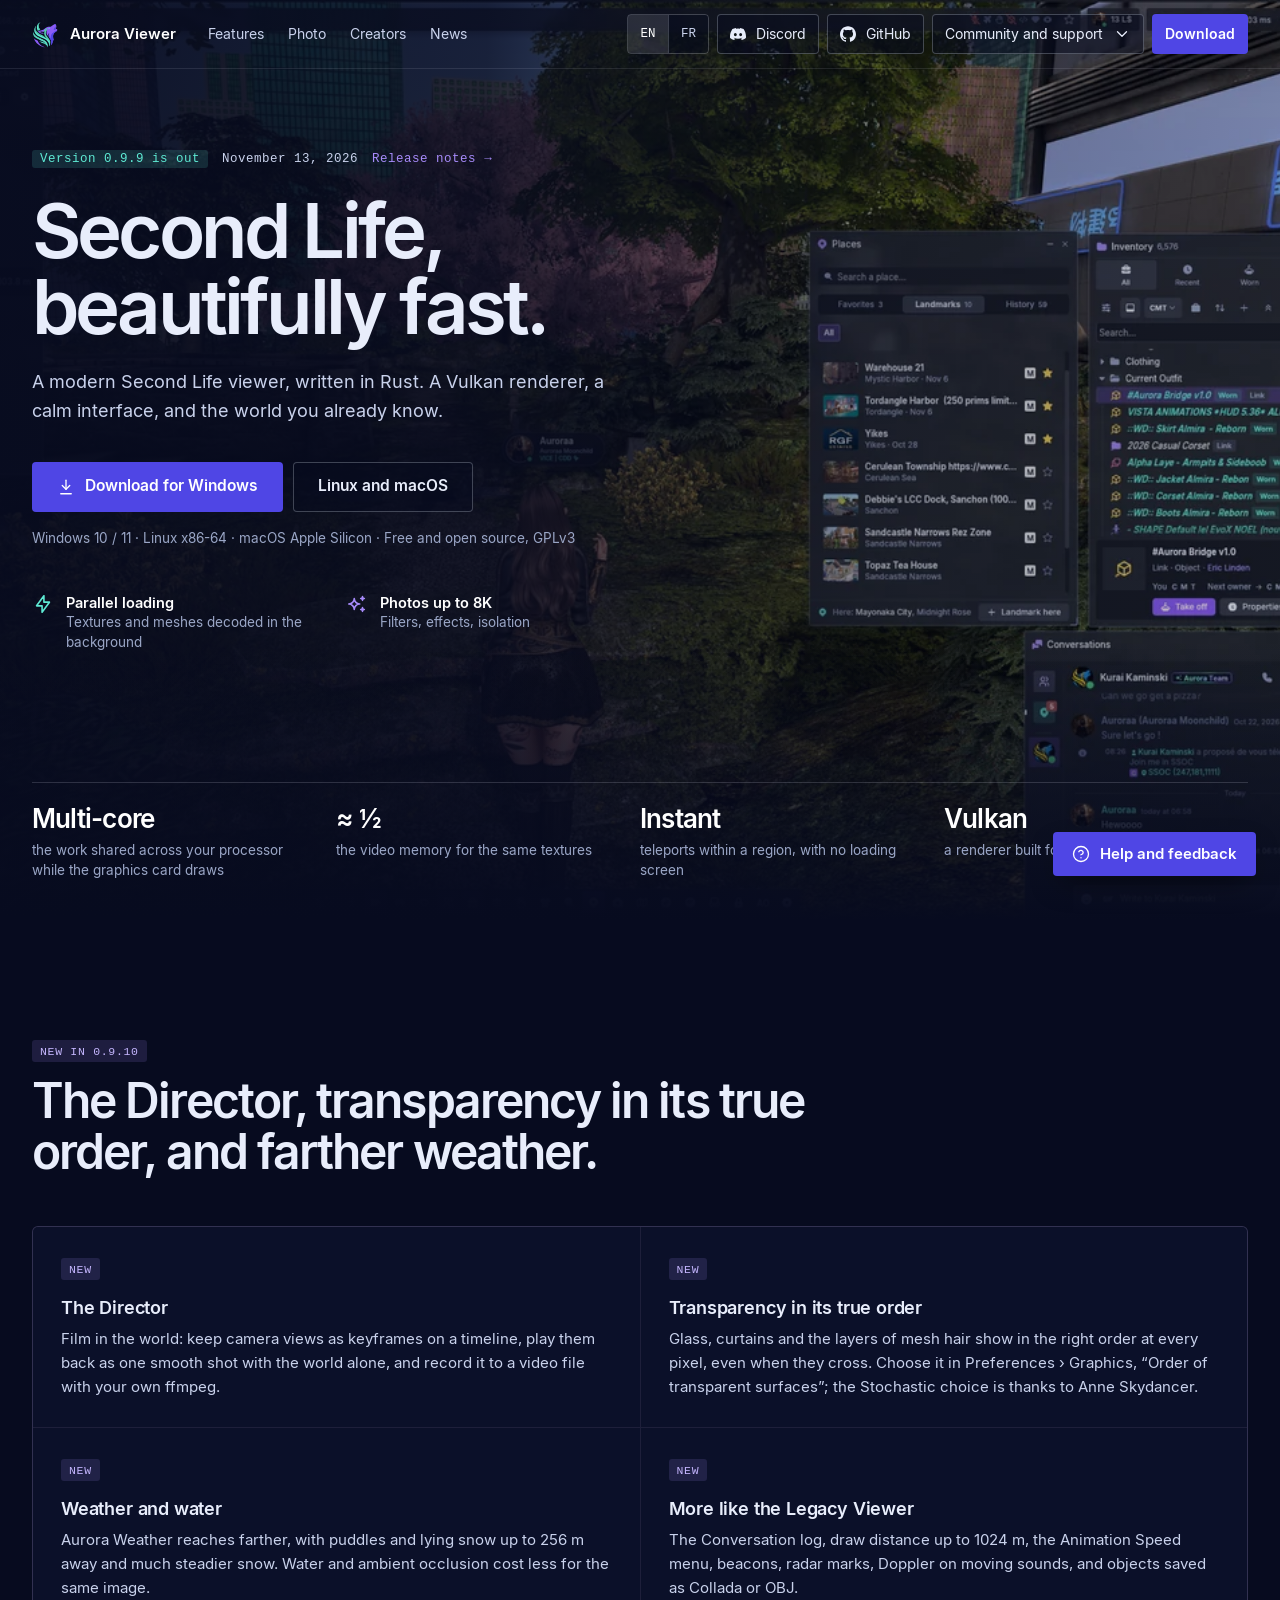
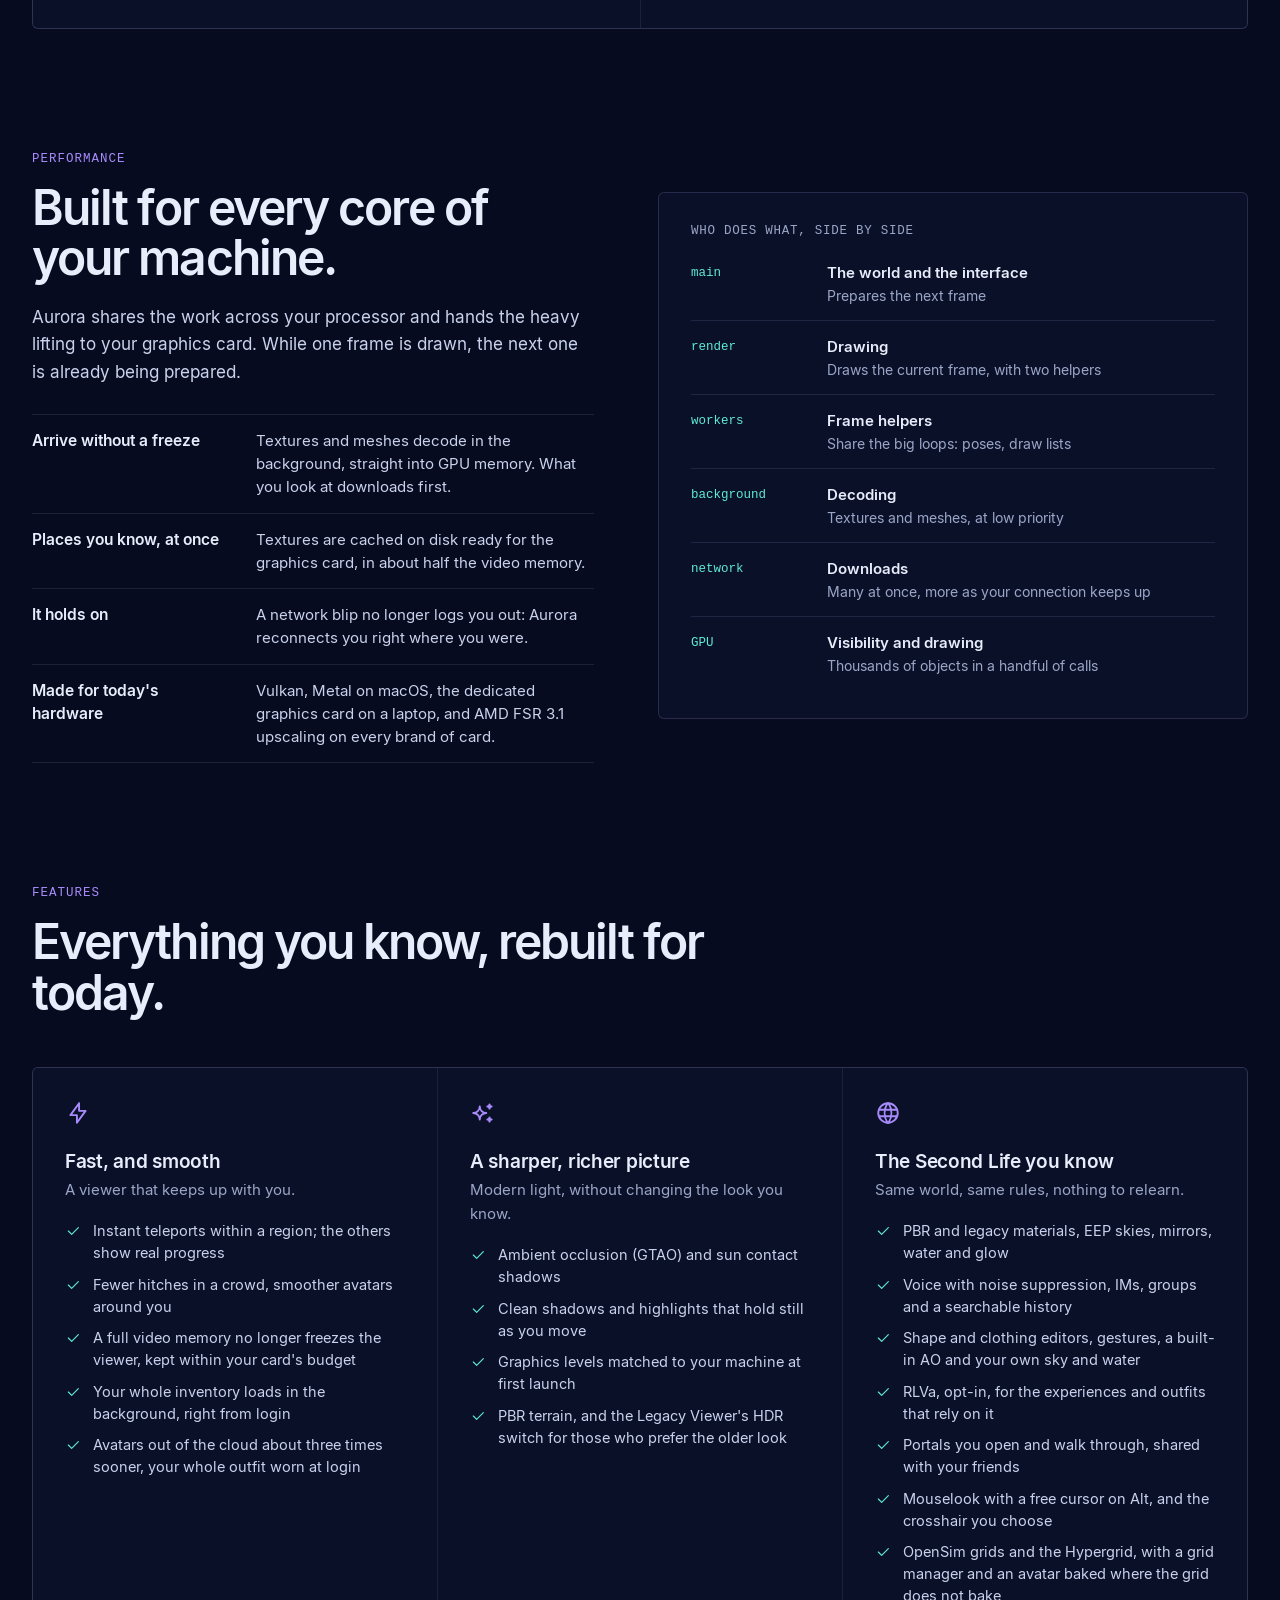
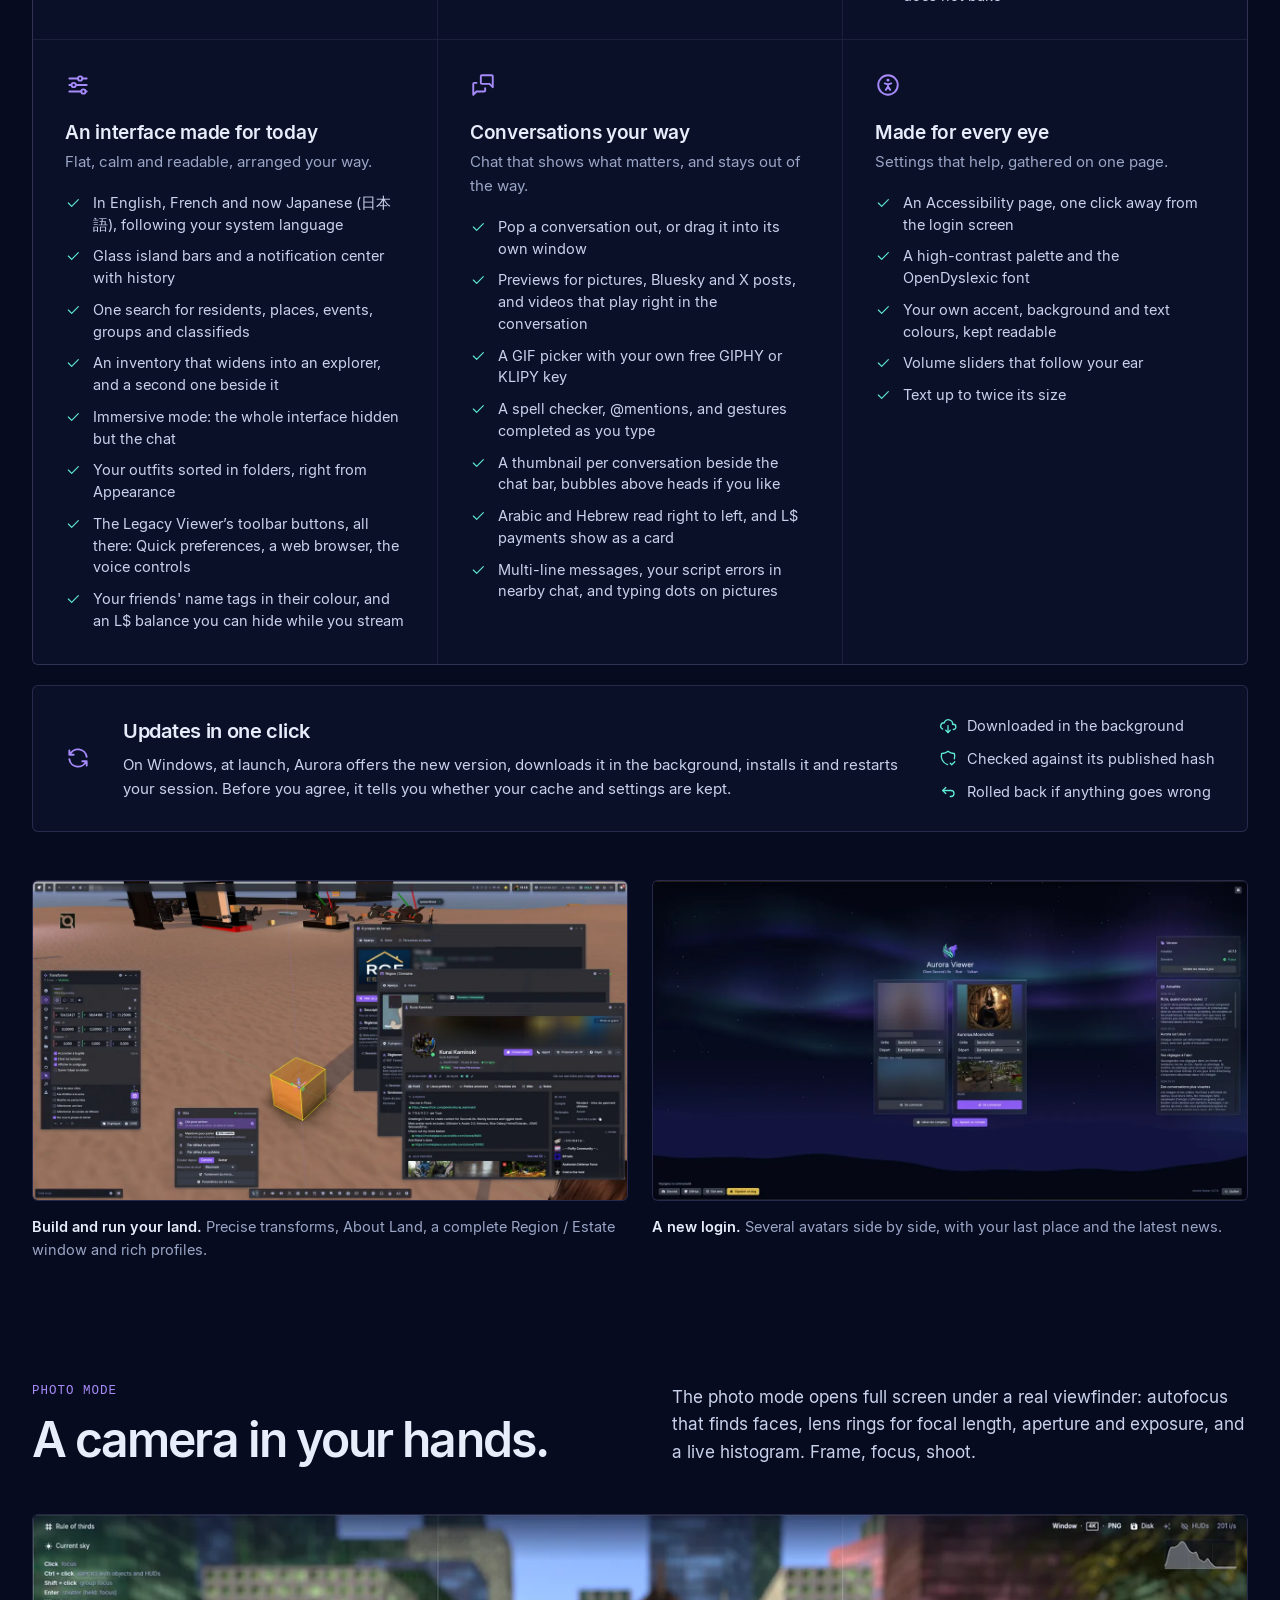
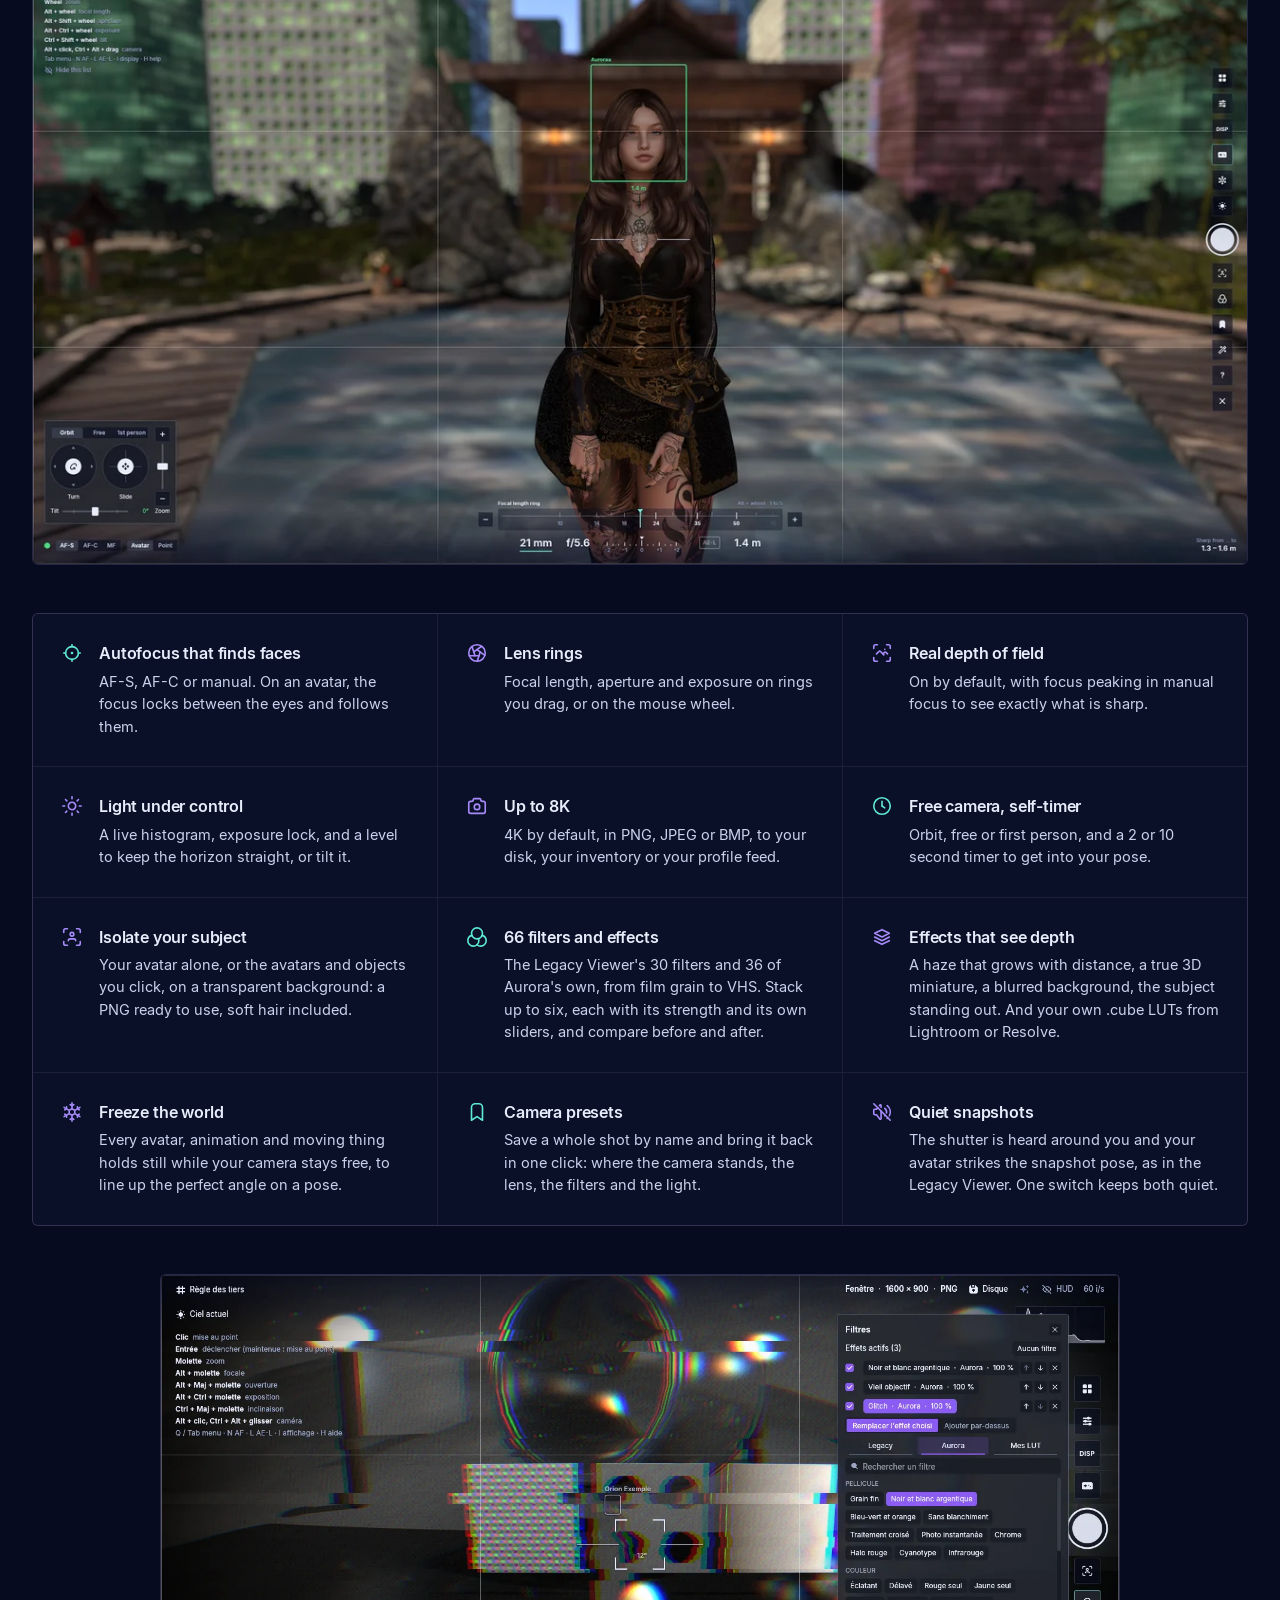
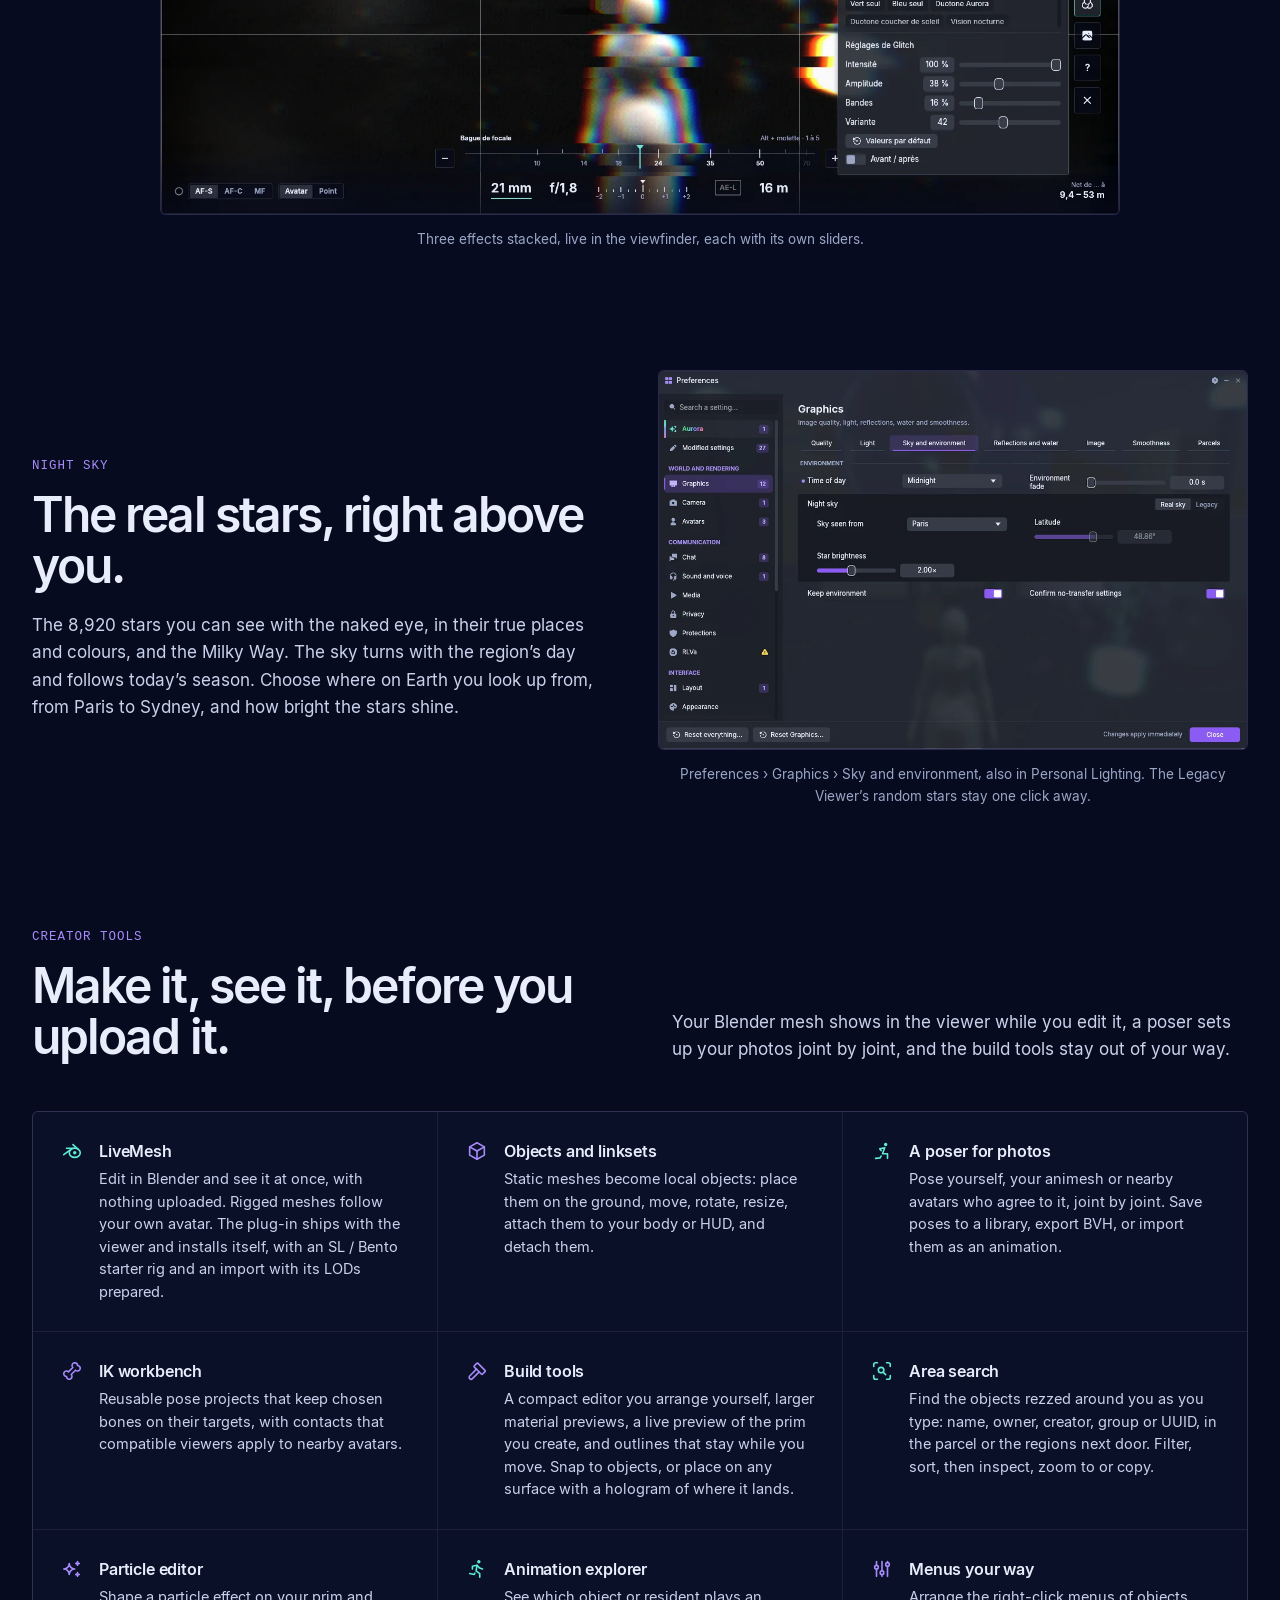
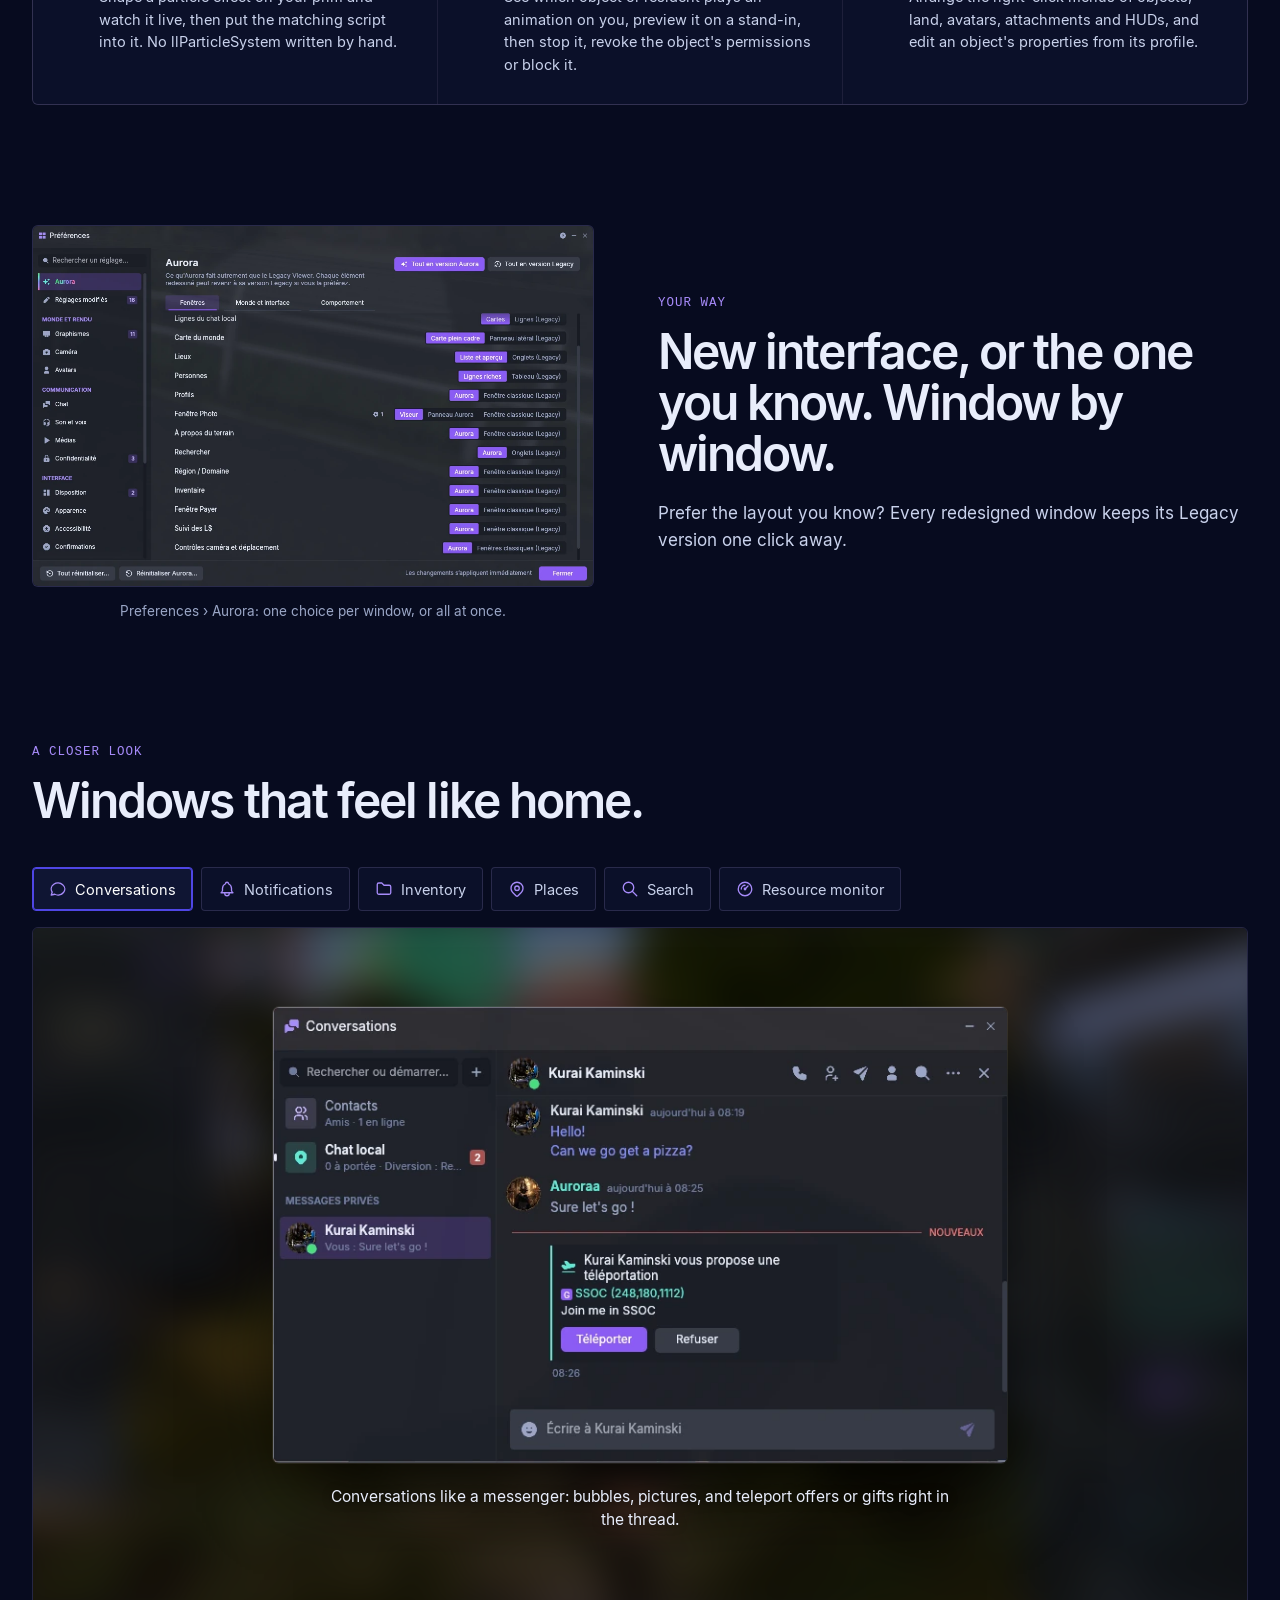
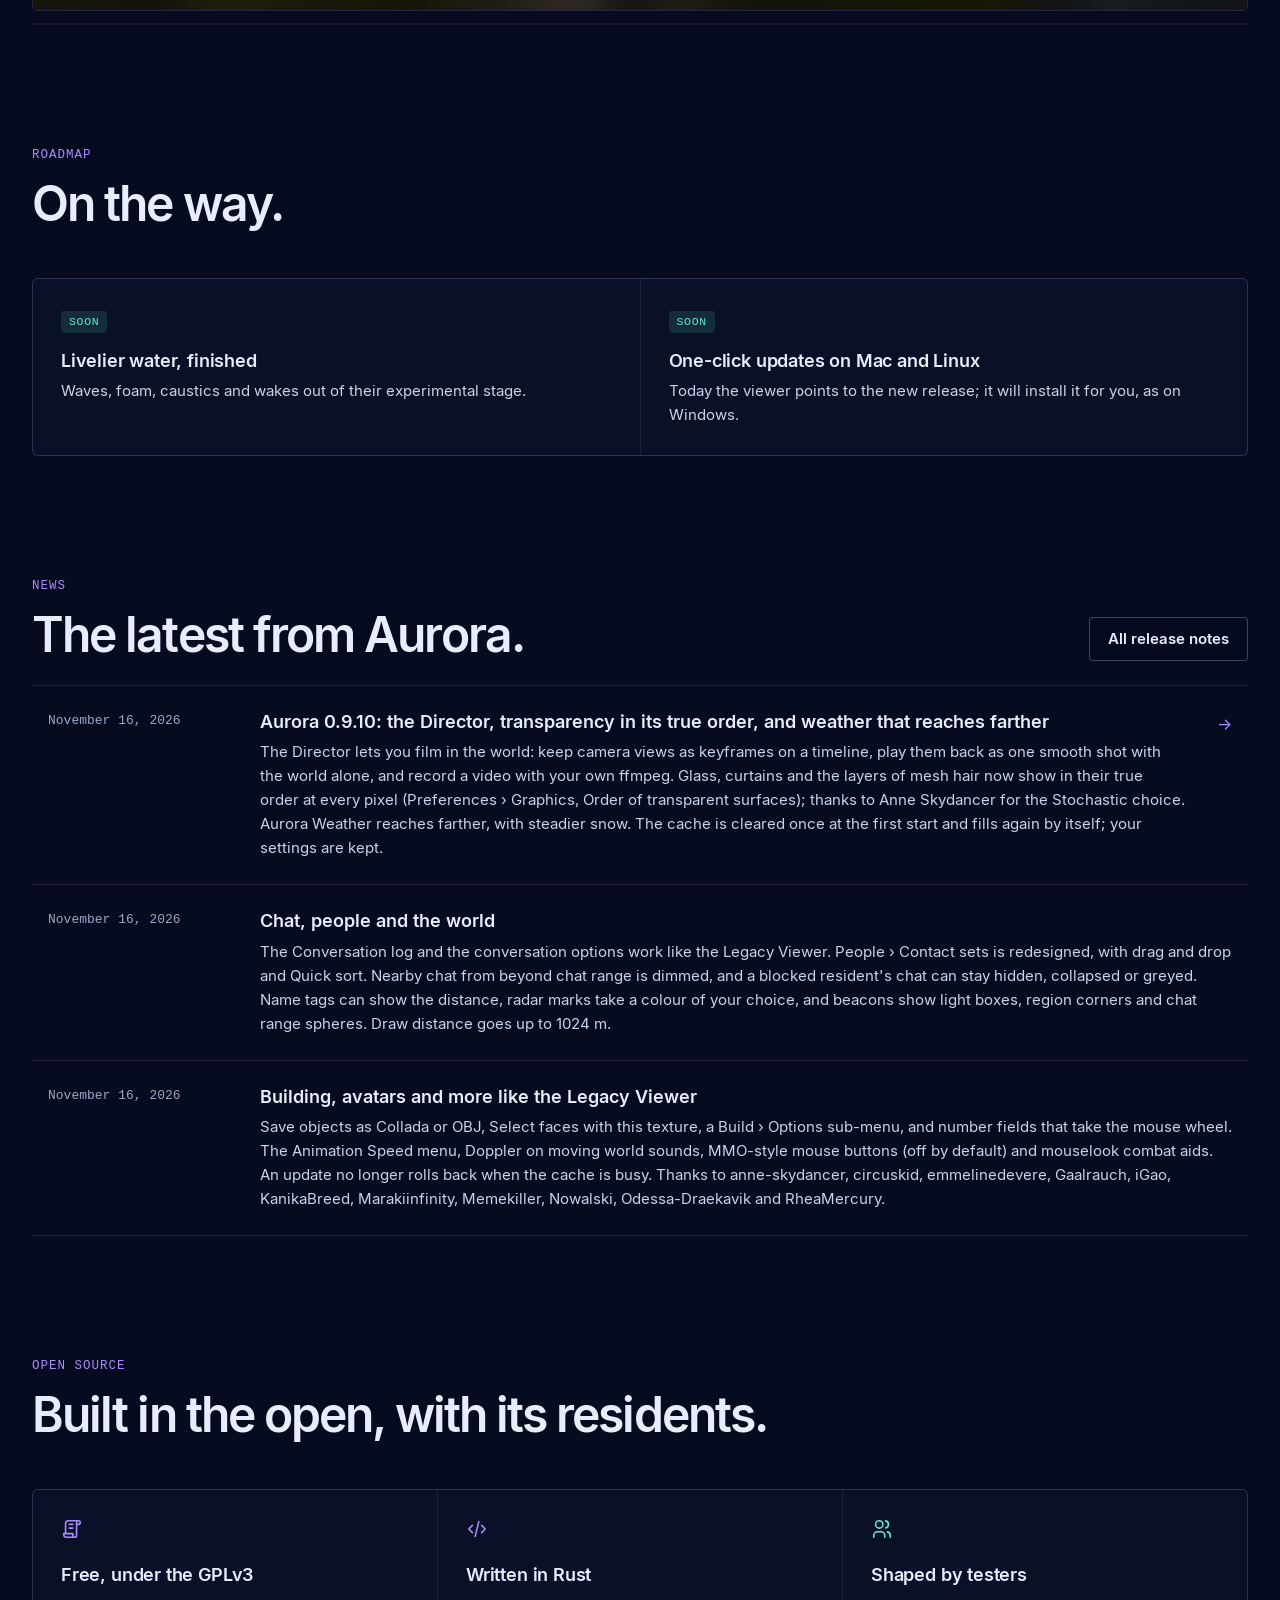
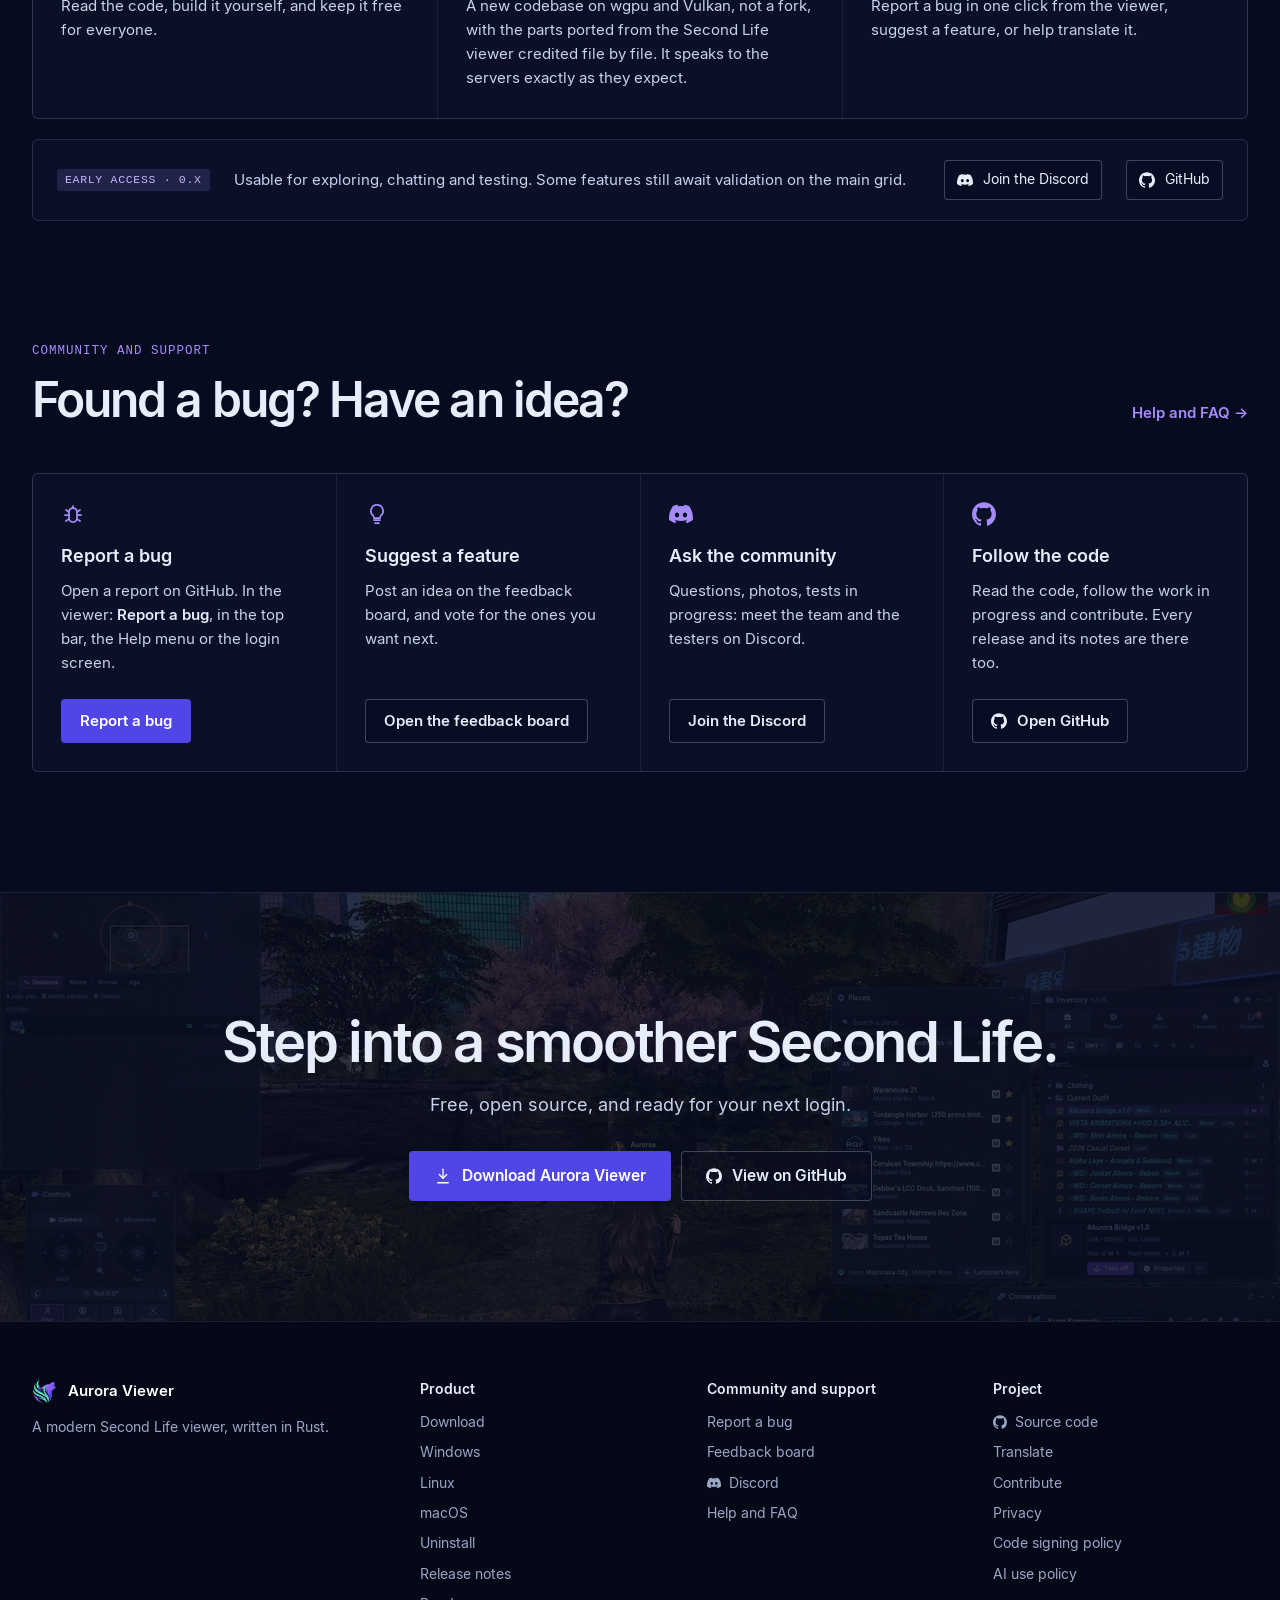
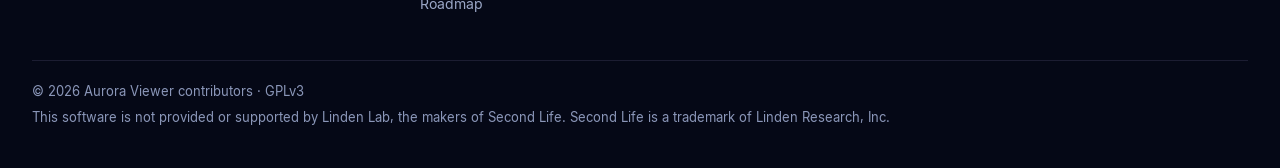
==== commit ae77a831: "0.9.10 highlights" ====
--- a/index.html
+++ b/index.html
@@ -102,13 +102,13 @@
 
 <section id="new" class="sec">
   <div class="wrap">
-    <p class="eyebrow"><span class="chip violet" data-i18n="new.chip">New in 0.9.9</span></p>
-    <h2 class="display h2" data-i18n="new.title">Weather, Avatar Studio and Lua scripts.</h2>
+    <p class="eyebrow"><span class="chip violet" data-i18n="new.chip">New in 0.9.10</span></p>
+    <h2 class="display h2" data-i18n="new.title">The Director, transparency in its true order, and farther weather.</h2>
     <div class="feat">
-      <div class="card scard"><span class="chip violet" data-i18n="new.badge">New</span><h3 data-i18n="new.weather.title">Aurora Weather</h3><p data-i18n="new.weather.text">Rain, snow, wind, thunder and northern lights, with puddles, lying snow and footprints. Choose yours in the Environment window, or let regions set it (off by default).</p></div>
-      <div class="card scard"><span class="chip violet" data-i18n="new.badge">New</span><h3 data-i18n="new.studio.title">Avatar Studio</h3><p data-i18n="new.studio.text">A calm space to dress, pose and photograph your avatar, with its own animation editor: keyframes, a timeline, ANIM and BVH import.</p></div>
-      <div class="card scard"><span class="chip violet" data-i18n="new.badge">New</span><h3 data-i18n="new.lua.title">Lua scripts</h3><p data-i18n="new.lua.text">SLua scripts get a real editor: Lua colours, completion, hover help, and the compile target of your choice. New script can create a Lua script on a region with SLua.</p></div>
-      <div class="card scard"><span class="chip violet" data-i18n="new.badge">New</span><h3 data-i18n="new.gamepad.title">Gamepad and VR</h3><p data-i18n="new.gamepad.text">Switch between First Person, Avatar Mode and Flycam with a gamepad, on the desktop or in VR. The camera can also follow an animated body part.</p></div>
+      <div class="card scard"><span class="chip violet" data-i18n="new.badge">New</span><h3 data-i18n="new.director.title">The Director</h3><p data-i18n="new.director.text">Film in the world: keep camera views as keyframes on a timeline, play them back as one smooth shot with the world alone, and record it to a video file with your own ffmpeg.</p></div>
+      <div class="card scard"><span class="chip violet" data-i18n="new.badge">New</span><h3 data-i18n="new.transparency.title">Transparency in its true order</h3><p data-i18n="new.transparency.text">Glass, curtains and the layers of mesh hair show in the right order at every pixel, even when they cross. Choose it in Preferences › Graphics, “Order of transparent surfaces”; the Stochastic choice is thanks to Anne Skydancer.</p></div>
+      <div class="card scard"><span class="chip violet" data-i18n="new.badge">New</span><h3 data-i18n="new.weather.title">Weather and water</h3><p data-i18n="new.weather.text">Aurora Weather reaches farther, with puddles and lying snow up to 256 m away and much steadier snow. Water and ambient occlusion cost less for the same image.</p></div>
+      <div class="card scard"><span class="chip violet" data-i18n="new.badge">New</span><h3 data-i18n="new.legacy.title">More like the Legacy Viewer</h3><p data-i18n="new.legacy.text">The Conversation log, draw distance up to 1024 m, the Animation Speed menu, beacons, radar marks, Doppler on moving sounds, and objects saved as Collada or OBJ.</p></div>
     </div>
   </div>
 </section>
@@ -503,9 +503,9 @@
       <a class="btn btn-line" href="https://github.com/Aurora-Viewer/Aurora-Viewer/releases" data-i18n="news.all">All release notes</a>
     </div>
     <div class="news" data-news>
-      <a class="nrow" href="https://github.com/Aurora-Viewer/Aurora-Viewer/releases/tag/v0.9.9"><time datetime="2026-11-13">November 13, 2026</time><div class="nbody"><h3>Aurora 0.9.9: Aurora Weather, Avatar Studio and Lua scripts</h3><p>Aurora Weather brings rain, snow, wind, thunder and northern lights, with puddles, lying snow and footprints: choose yours in the Environment window, or let regions set it (off by default). Avatar Studio is a calm space to dress, pose and photograph your avatar, with its own animation editor: keyframes, a timeline, ANIM and BVH import. SLua scripts get a real editor, with Lua colours, completion and help. The cache is cleared once at the first start and fills again by itself; your settings are kept.</p></div><span class="more" aria-hidden="true">→</span></a>
-      <article class="nrow"><time datetime="2026-11-13">November 13, 2026</time><div class="nbody"><h3>Gamepad, VR, building and avatars</h3><p>With a gamepad, on the desktop or in VR, switch between First Person, Avatar Mode and Flycam. The camera can follow an animated body part. When others edit, grab or give something, their beam shows, and yours is seen. Drag an item out of Contents to rez it, save an object back into the contents it came from, and tick Animated Mesh on a whole linkset. Mesh heads no longer get black eyebrows on AMD cards or after a graphics card reset, and AO walks and runs loop again.</p></div></article>
-      <article class="nrow"><time datetime="2026-11-13">November 13, 2026</time><div class="nbody"><h3>More like the Legacy Viewer</h3><p>Opacity sliders for windows, bars and menus (Preferences › Appearance), the nearby media list under the media button, every don't-ask-again answer in Preferences › Confirmations, Maximum nearby lights, moderator options in group chats, a ban from all your groups, parcel music that fades between stations, and the sun and moon drawn like the Legacy Viewer. Thanks to AiAiCaptainn, circuskid, Gaalrauch, Izusl, KanikaBreed, lambskin, Memekiller, Nowalski, Odessa-Draekavik, RheaMercury and voidel.</p></div></article>
+      <a class="nrow" href="https://github.com/Aurora-Viewer/Aurora-Viewer/releases/tag/v0.9.10"><time datetime="2026-11-16">November 16, 2026</time><div class="nbody"><h3>Aurora 0.9.10: the Director, transparency in its true order, and weather that reaches farther</h3><p>The Director lets you film in the world: keep camera views as keyframes on a timeline, play them back as one smooth shot with the world alone, and record a video with your own ffmpeg. Glass, curtains and the layers of mesh hair now show in their true order at every pixel (Preferences › Graphics, Order of transparent surfaces); thanks to Anne Skydancer for the Stochastic choice. Aurora Weather reaches farther, with steadier snow. The cache is cleared once at the first start and fills again by itself; your settings are kept.</p></div><span class="more" aria-hidden="true">→</span></a>
+      <article class="nrow"><time datetime="2026-11-16">November 16, 2026</time><div class="nbody"><h3>Chat, people and the world</h3><p>The Conversation log and the conversation options work like the Legacy Viewer. People › Contact sets is redesigned, with drag and drop and Quick sort. Nearby chat from beyond chat range is dimmed, and a blocked resident's chat can stay hidden, collapsed or greyed. Name tags can show the distance, radar marks take a colour of your choice, and beacons show light boxes, region corners and chat range spheres. Draw distance goes up to 1024 m.</p></div></article>
+      <article class="nrow"><time datetime="2026-11-16">November 16, 2026</time><div class="nbody"><h3>Building, avatars and more like the Legacy Viewer</h3><p>Save objects as Collada or OBJ, Select faces with this texture, a Build › Options sub-menu, and number fields that take the mouse wheel. The Animation Speed menu, Doppler on moving world sounds, MMO-style mouse buttons (off by default) and mouselook combat aids. An update no longer rolls back when the cache is busy. Thanks to anne-skydancer, circuskid, emmelinedevere, Gaalrauch, iGao, KanikaBreed, Marakiinfinity, Memekiller, Nowalski, Odessa-Draekavik and RheaMercury.</p></div></article>
     </div>
   </div>
 </section>
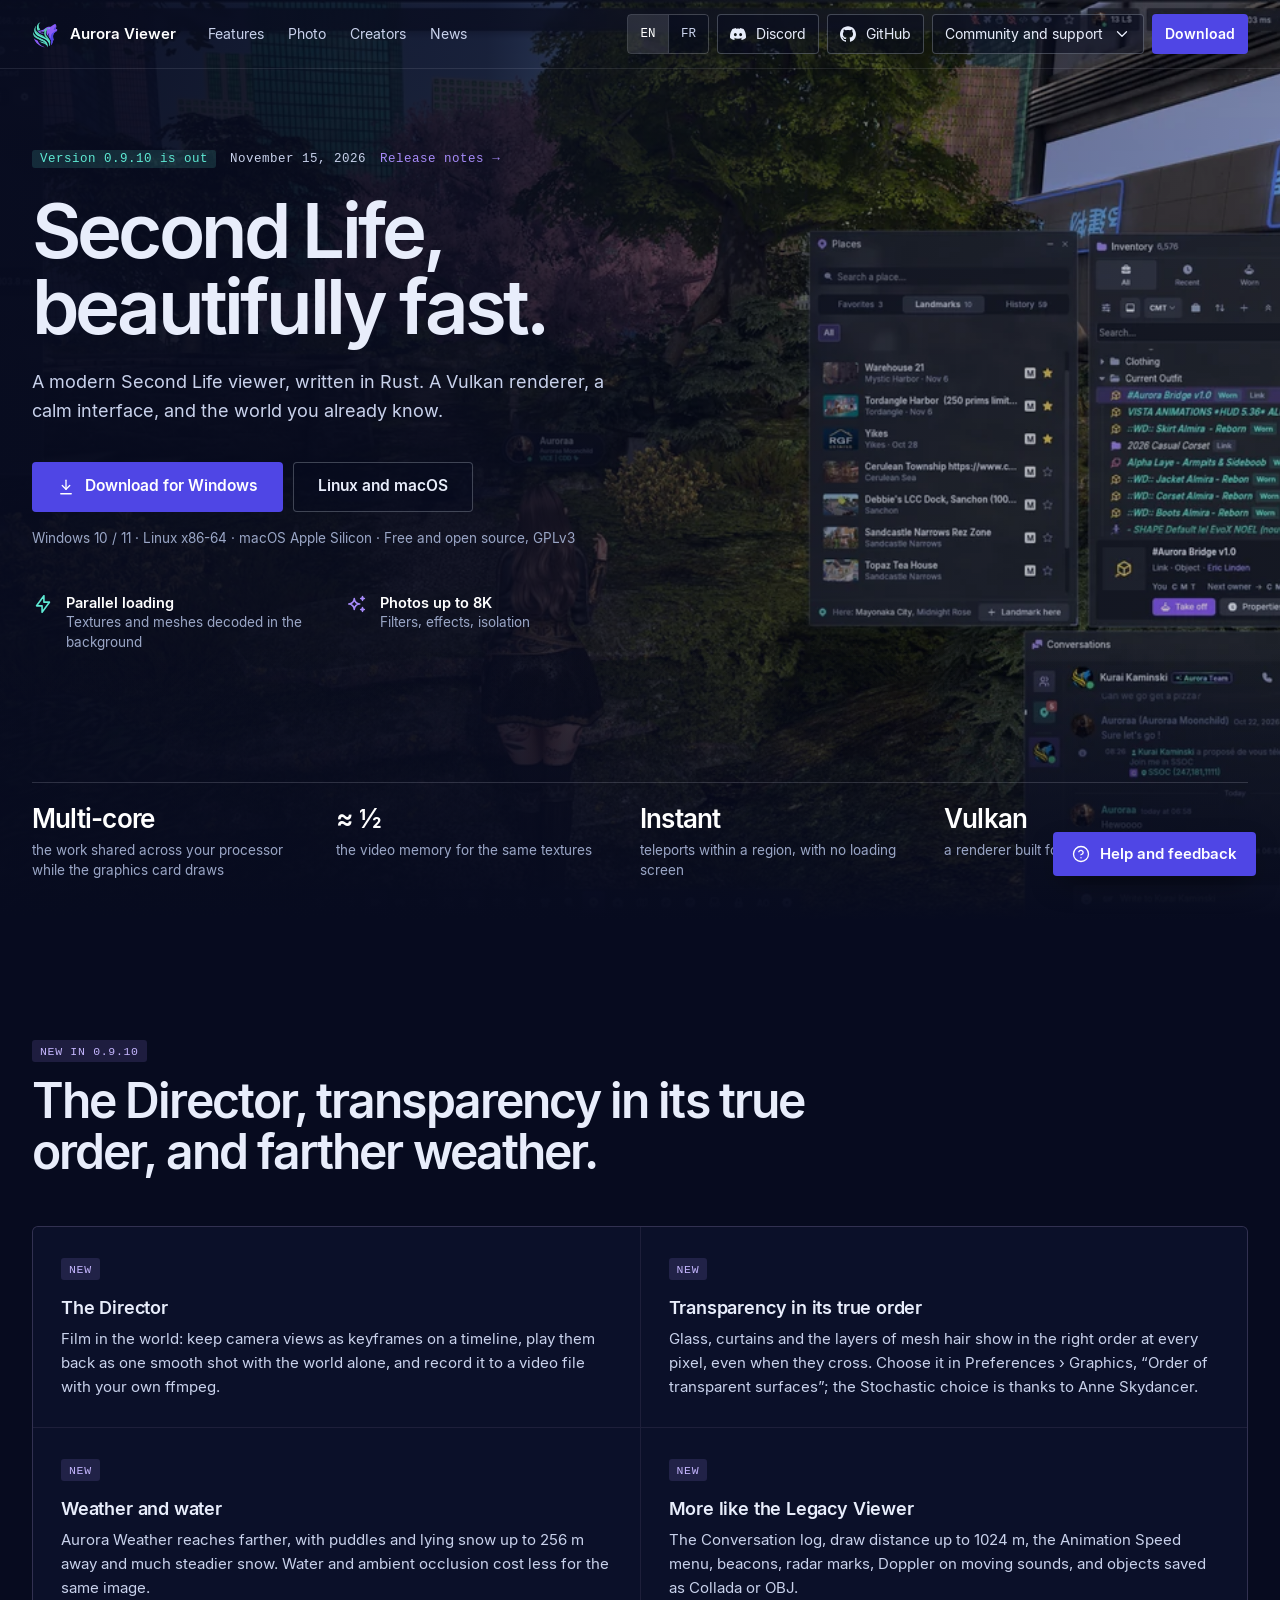
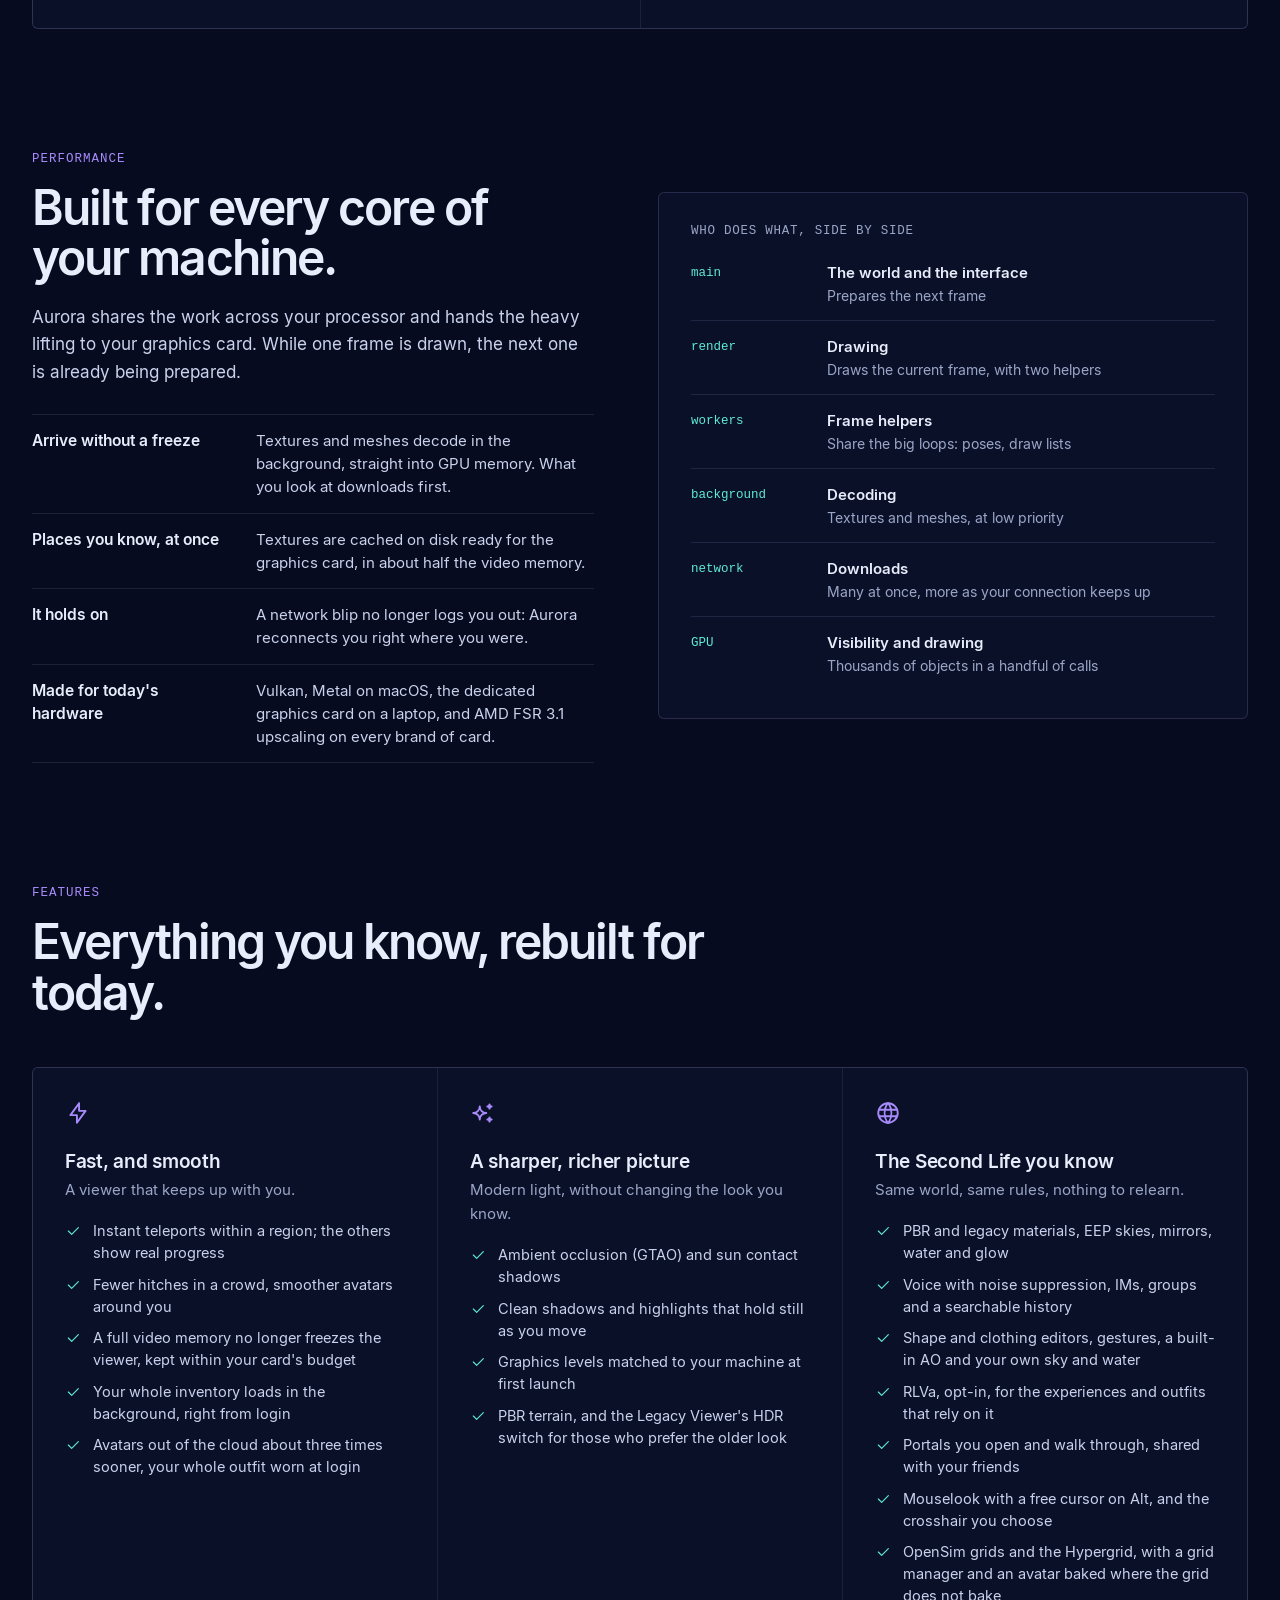
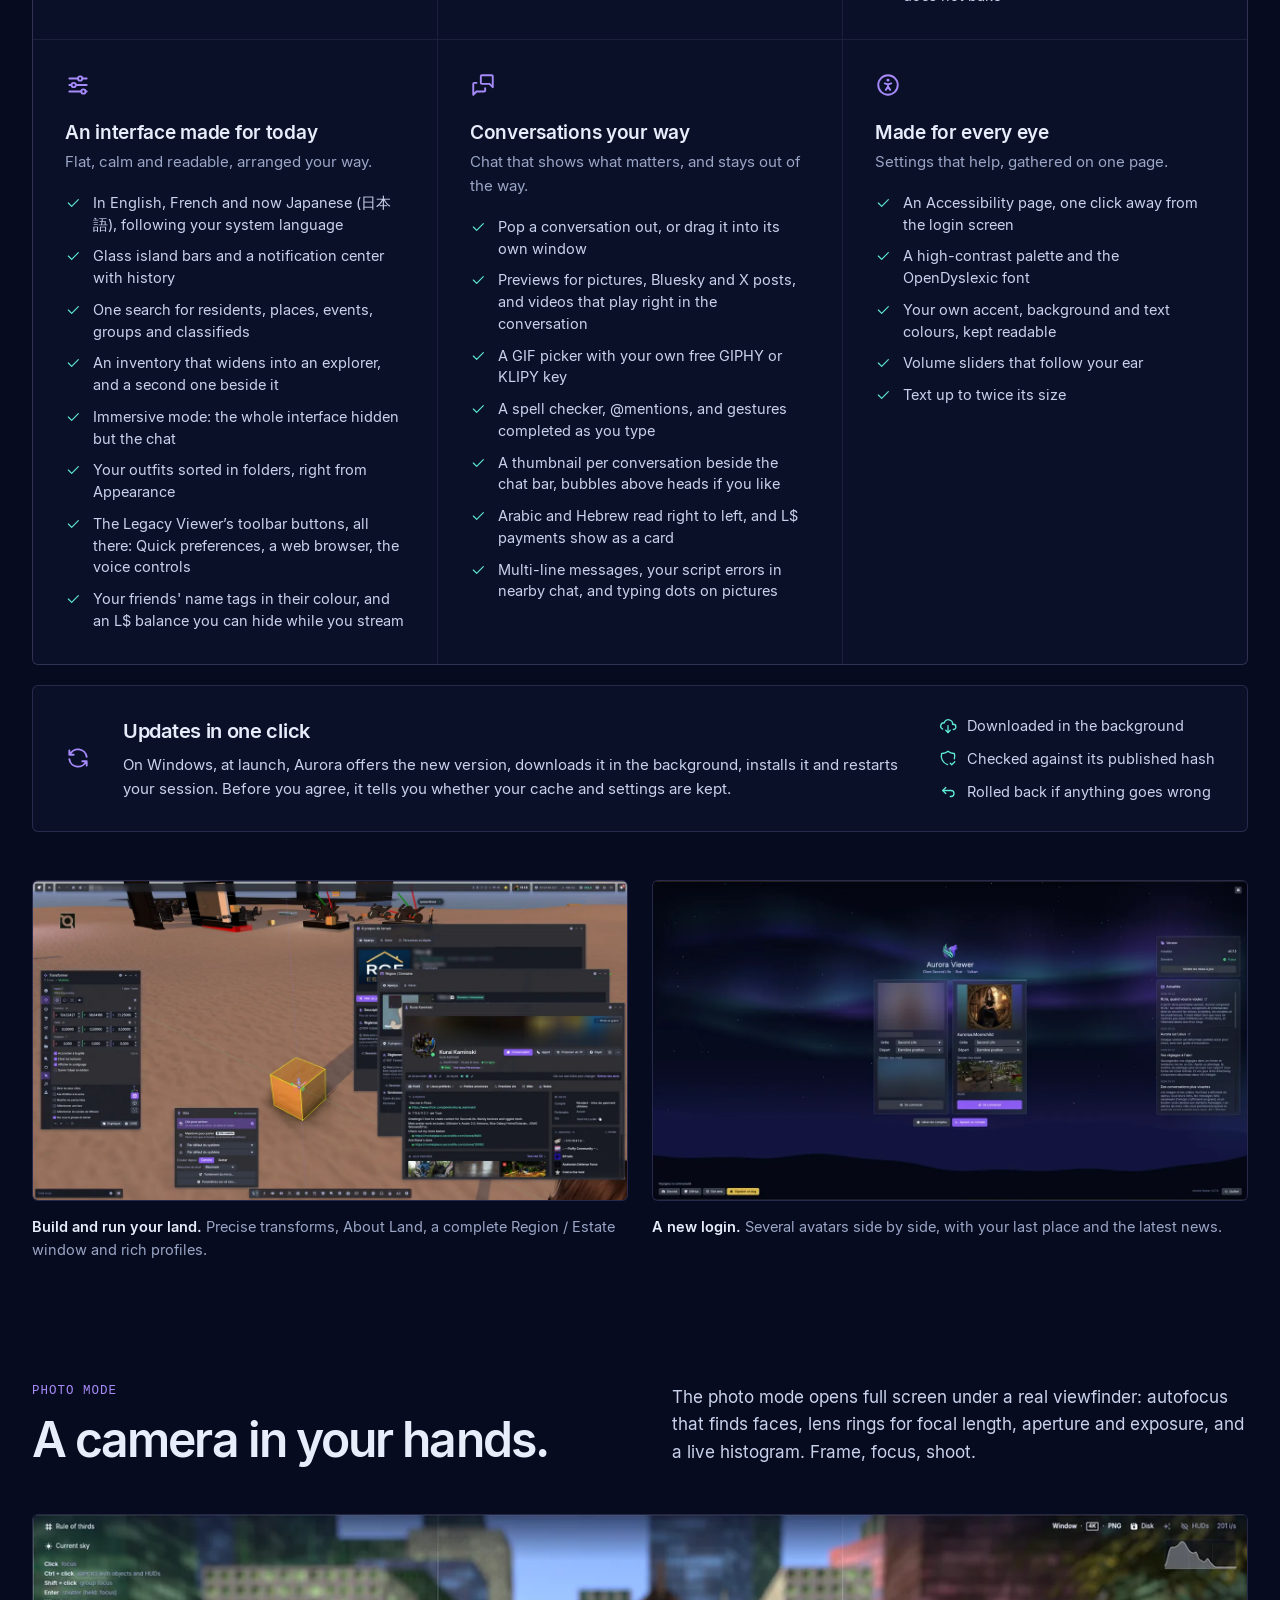
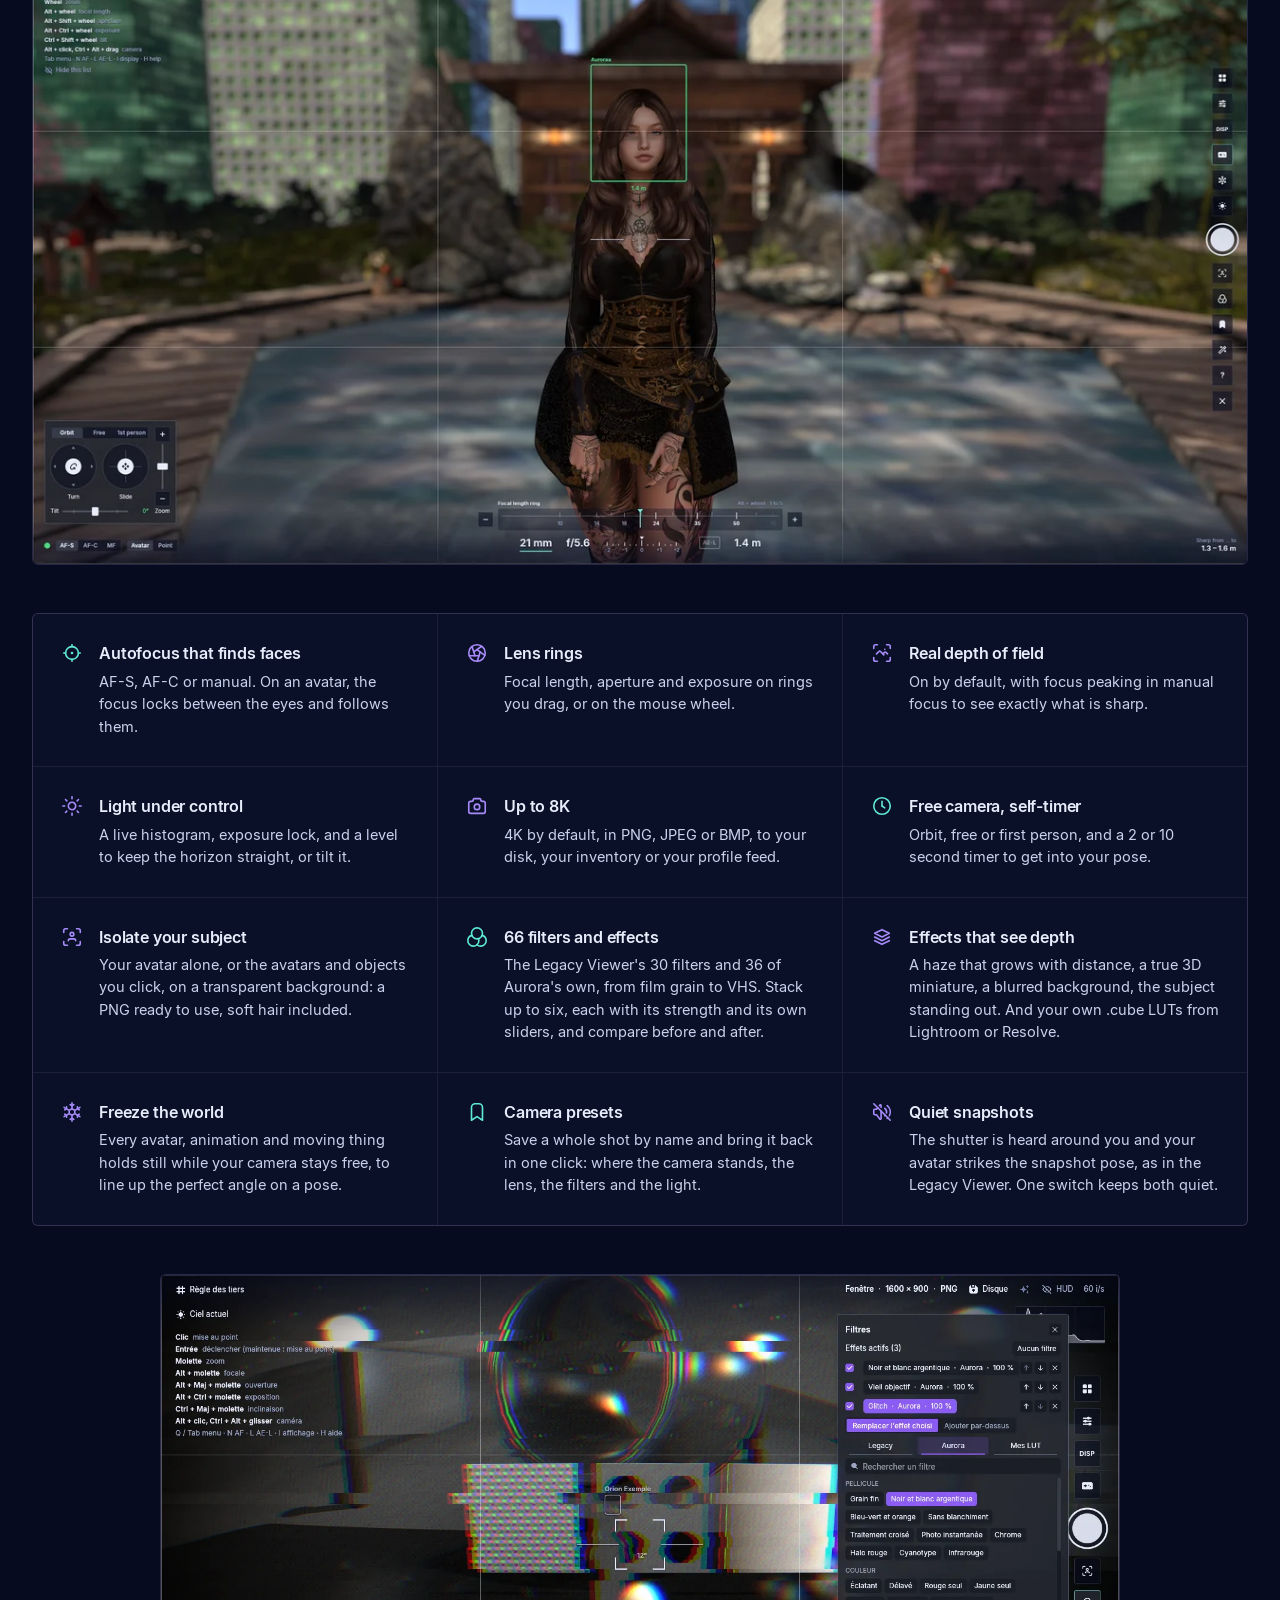
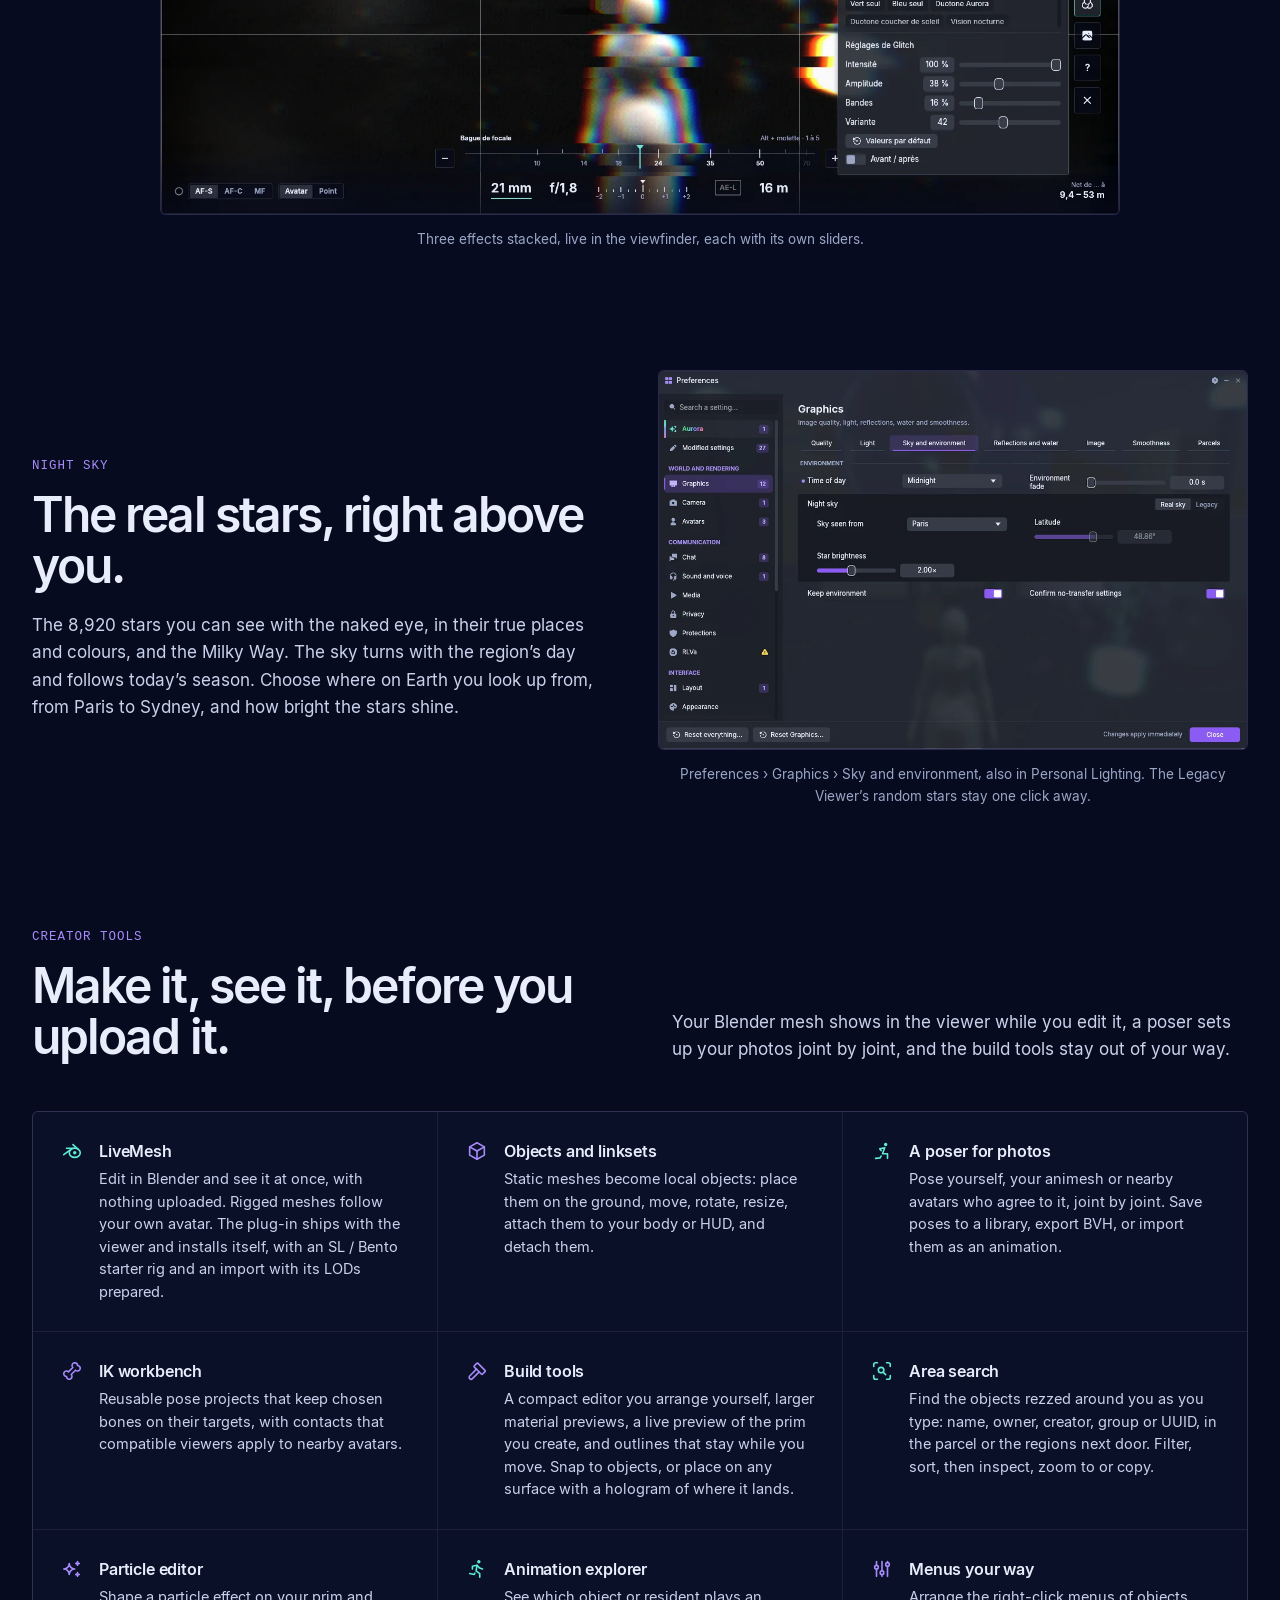
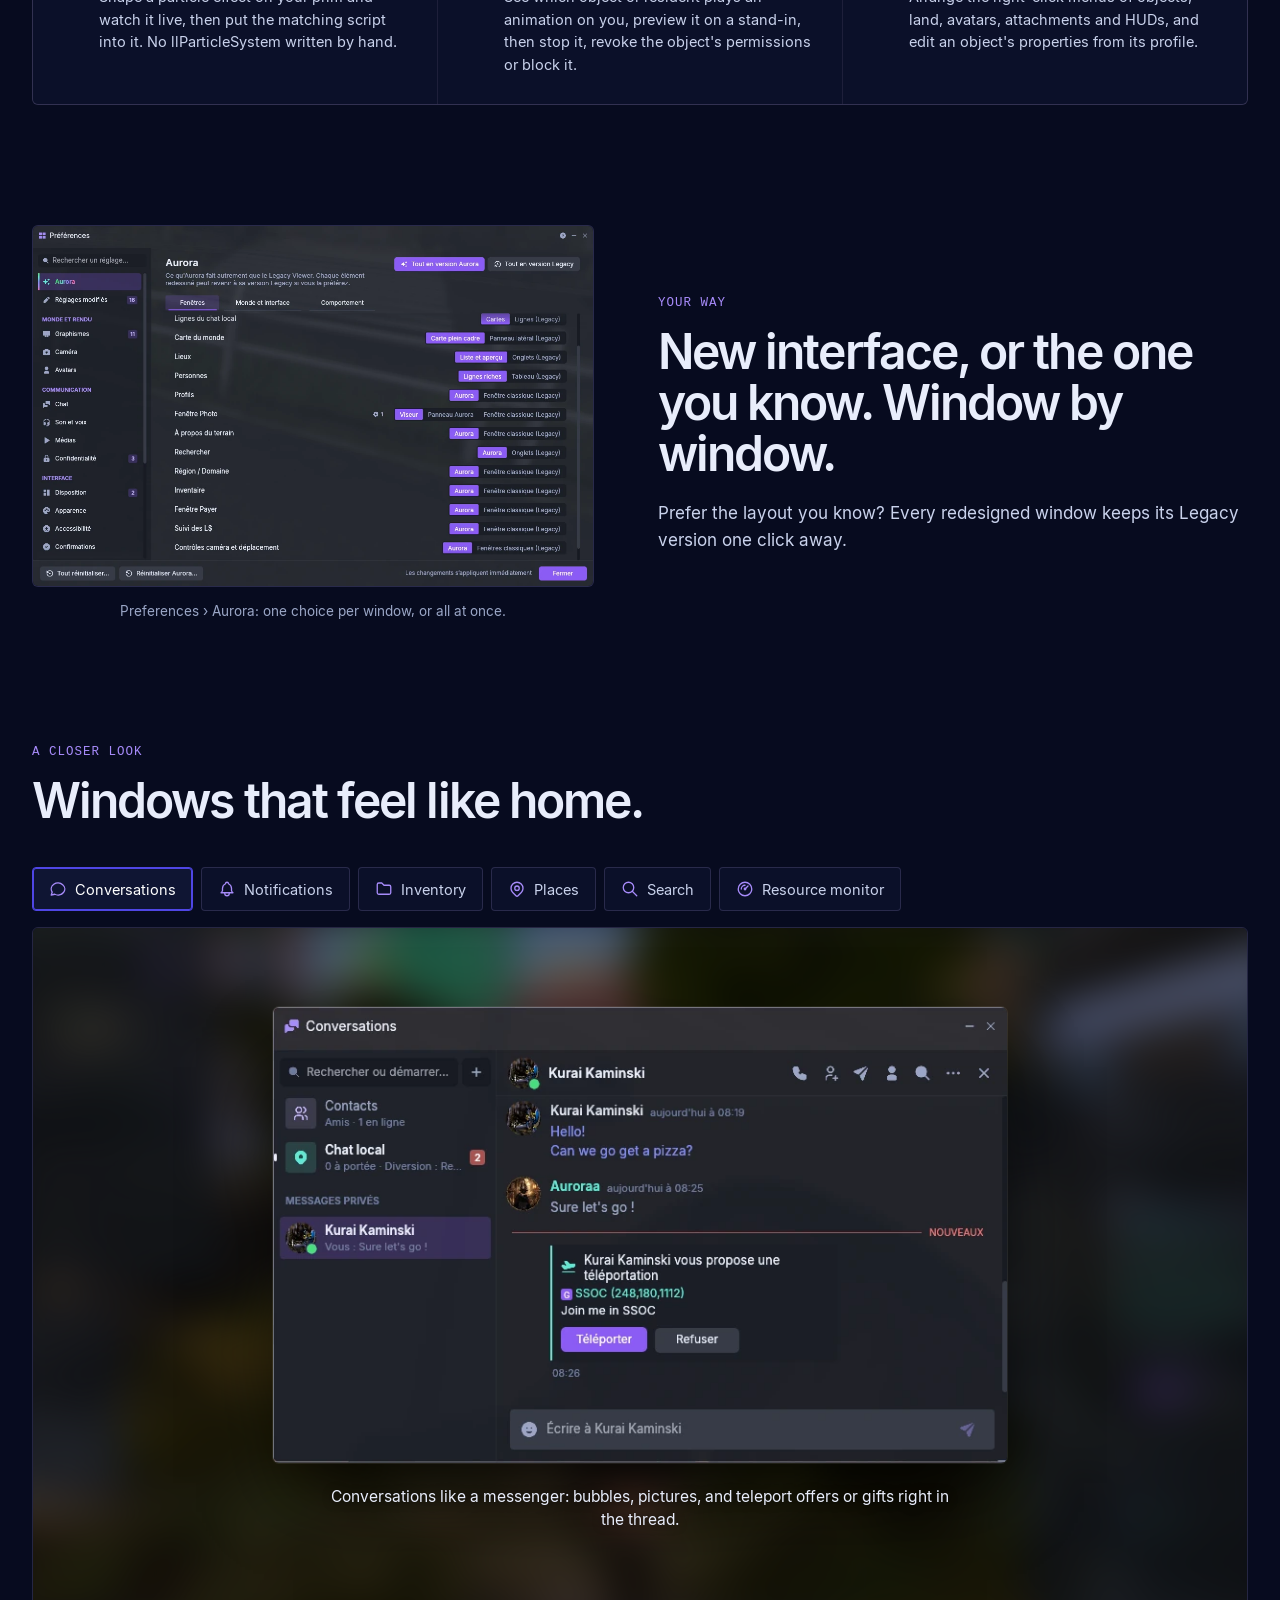
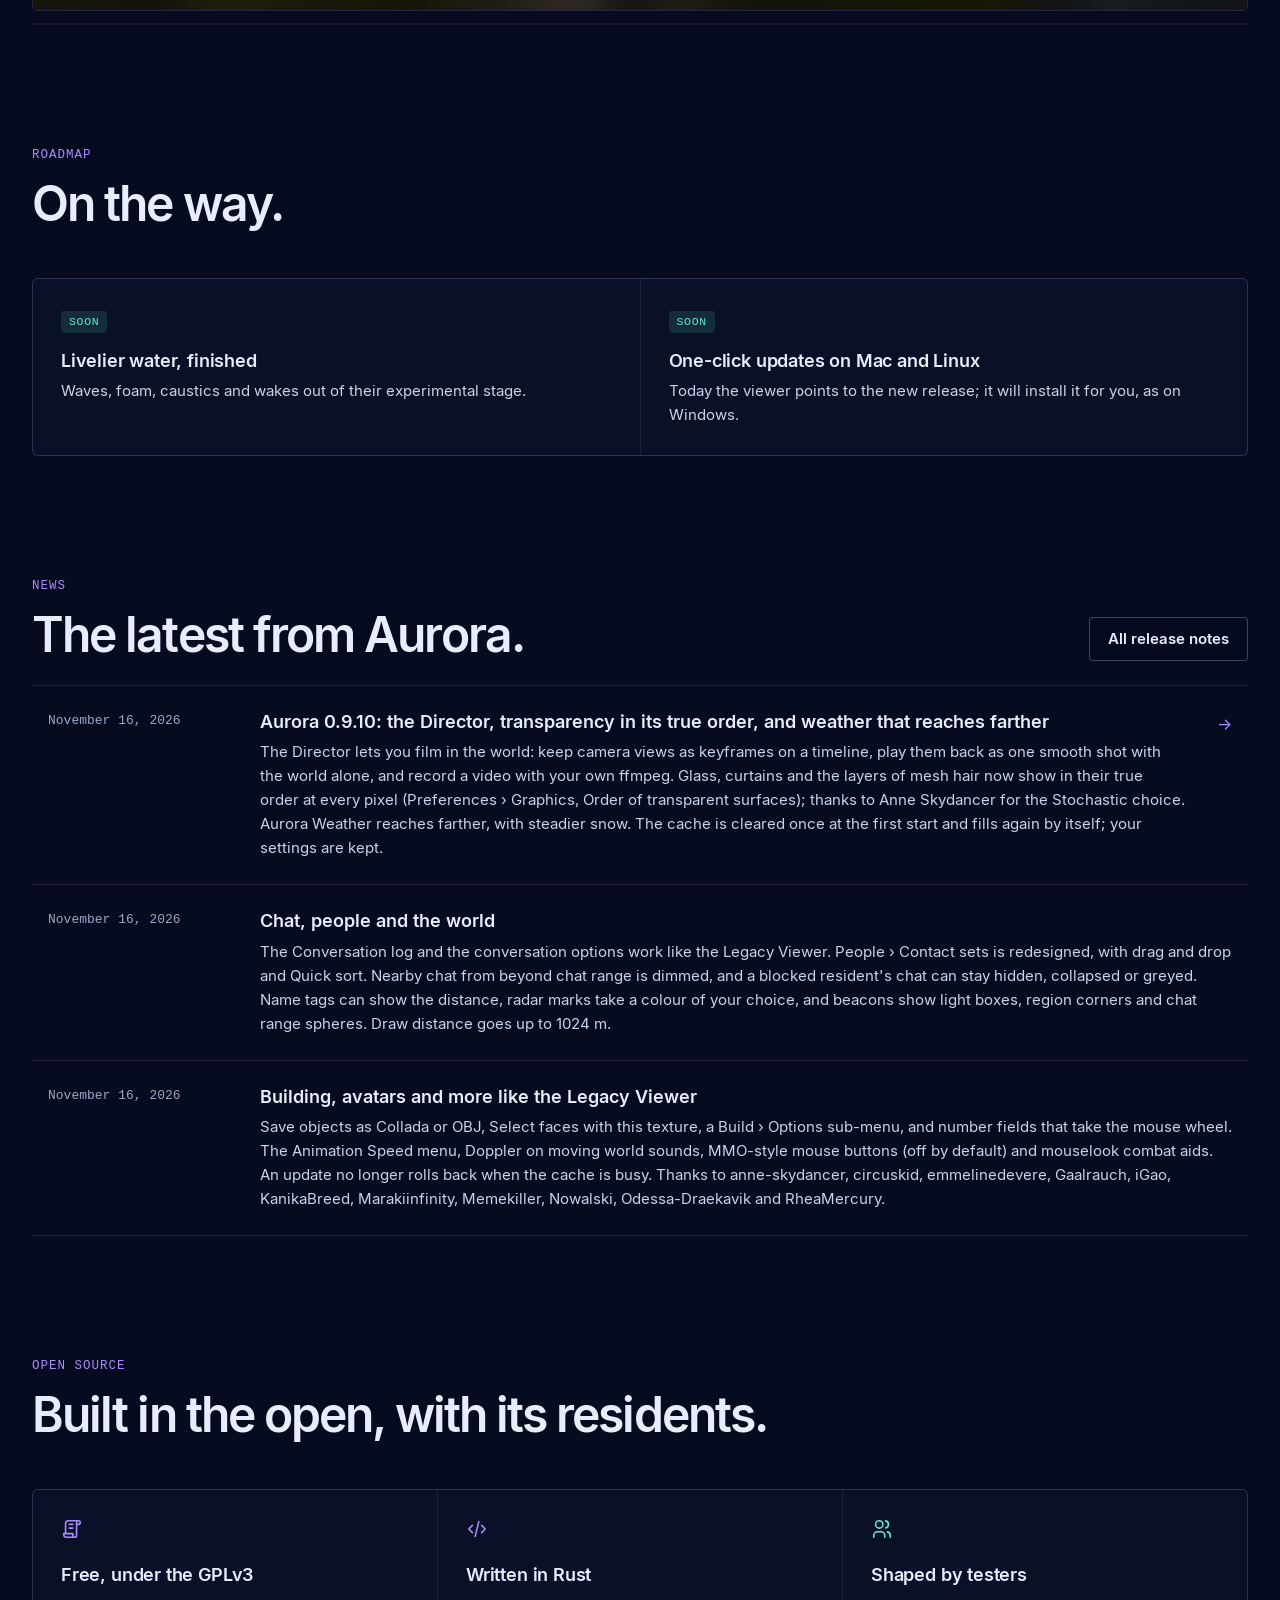
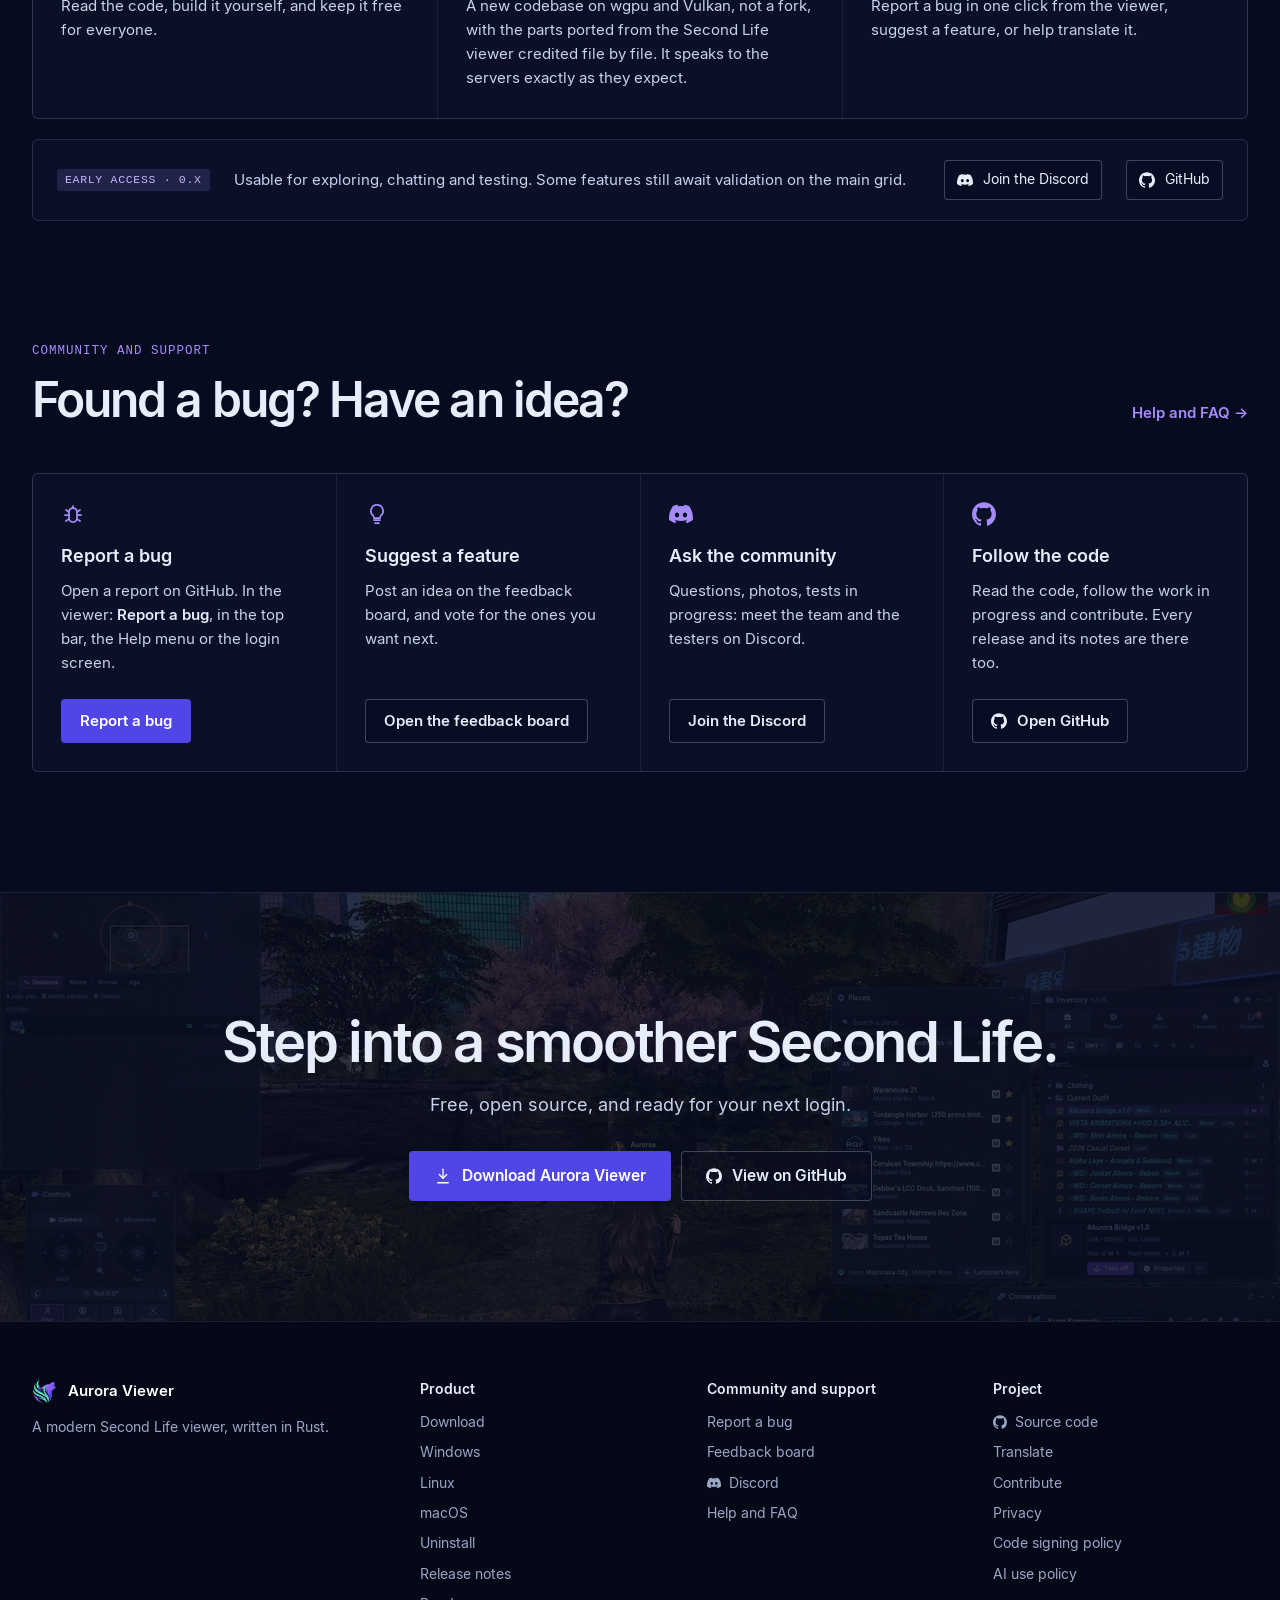
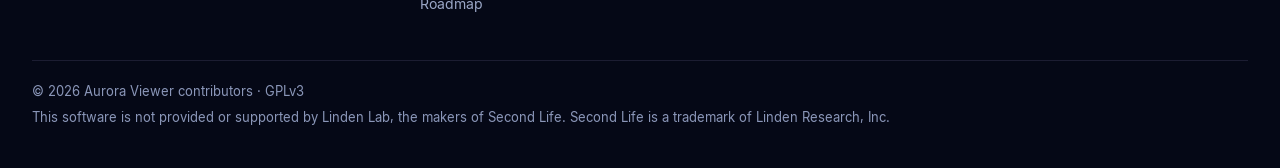
==== commit 5d4afbe2: "0.9.10 version, date and sizes" ====
--- a/index.html
+++ b/index.html
@@ -73,8 +73,8 @@
   <div class="wrap hero-in">
     <div class="hero-copy">
       <p class="hero-tag">
-        <span class="vtag"><span data-i18n="pill.before">Version</span> <span data-version>0.9.9</span> <span data-i18n="pill.after">is out</span></span>
-        <span data-release-date data-date="2026-11-13T23:21:03Z">November 13, 2026</span>
+        <span class="vtag"><span data-i18n="pill.before">Version</span> <span data-version>0.9.10</span> <span data-i18n="pill.after">is out</span></span>
+        <span data-release-date data-date="2026-11-15T23:35:07Z">November 15, 2026</span>
         <a href="https://github.com/Aurora-Viewer/Aurora-Viewer/releases/latest" data-release-link><span data-i18n="pill.notes">Release notes</span> →</a>
       </p>
       <h1 class="display h1" data-i18n="hero.title">Second Life,<br>beautifully fast.</h1>
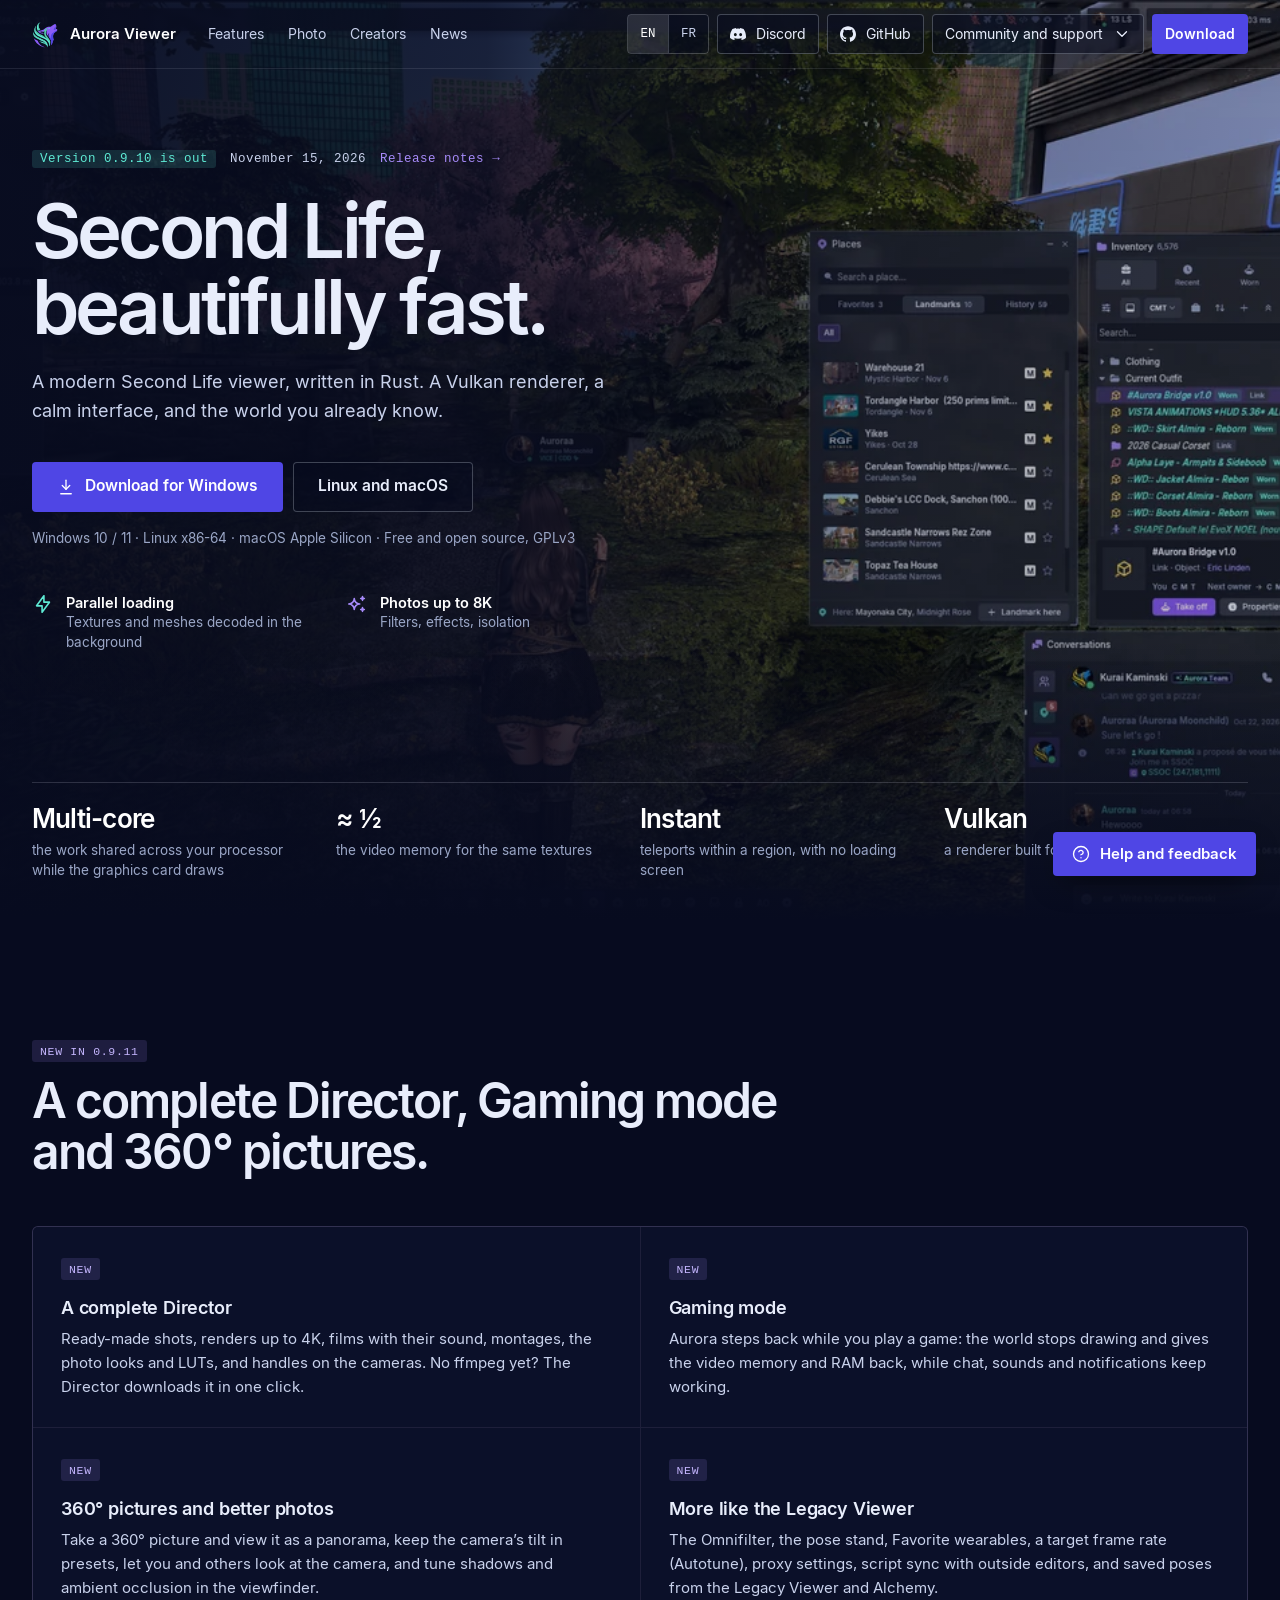
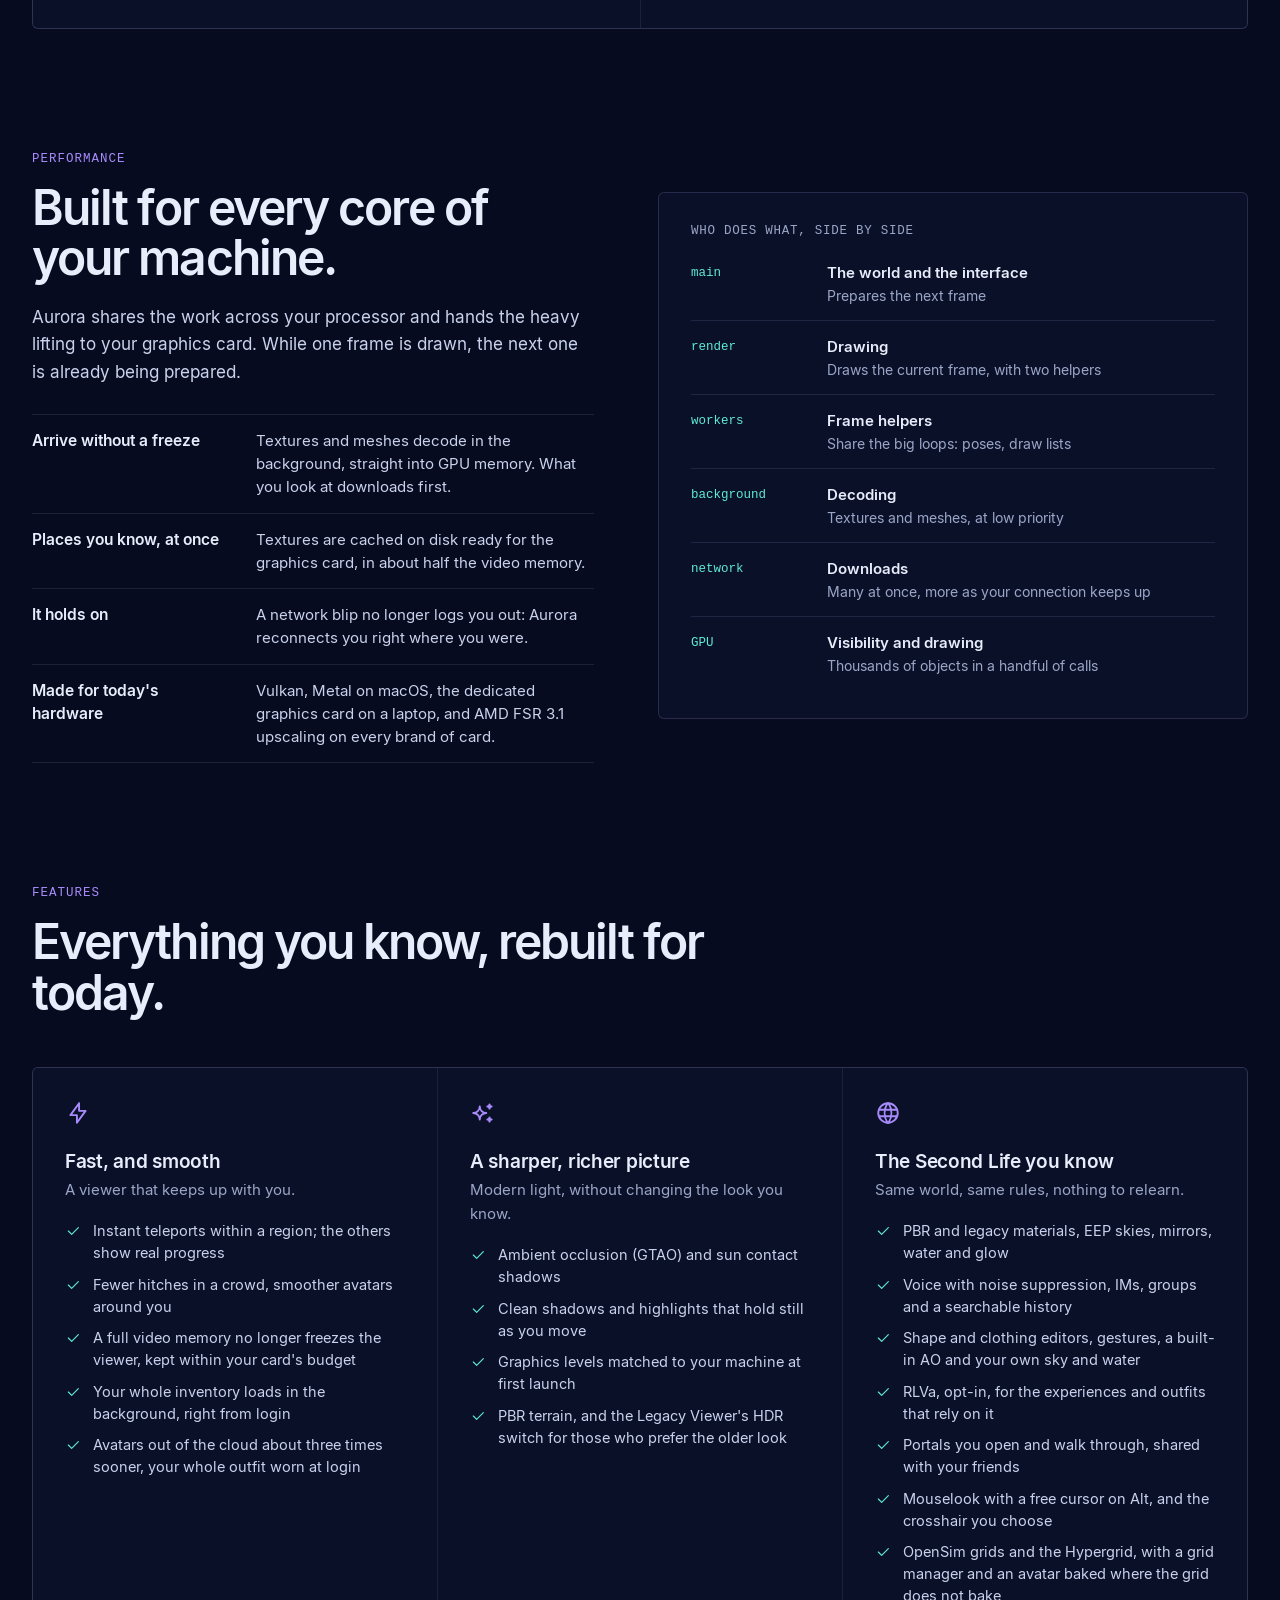
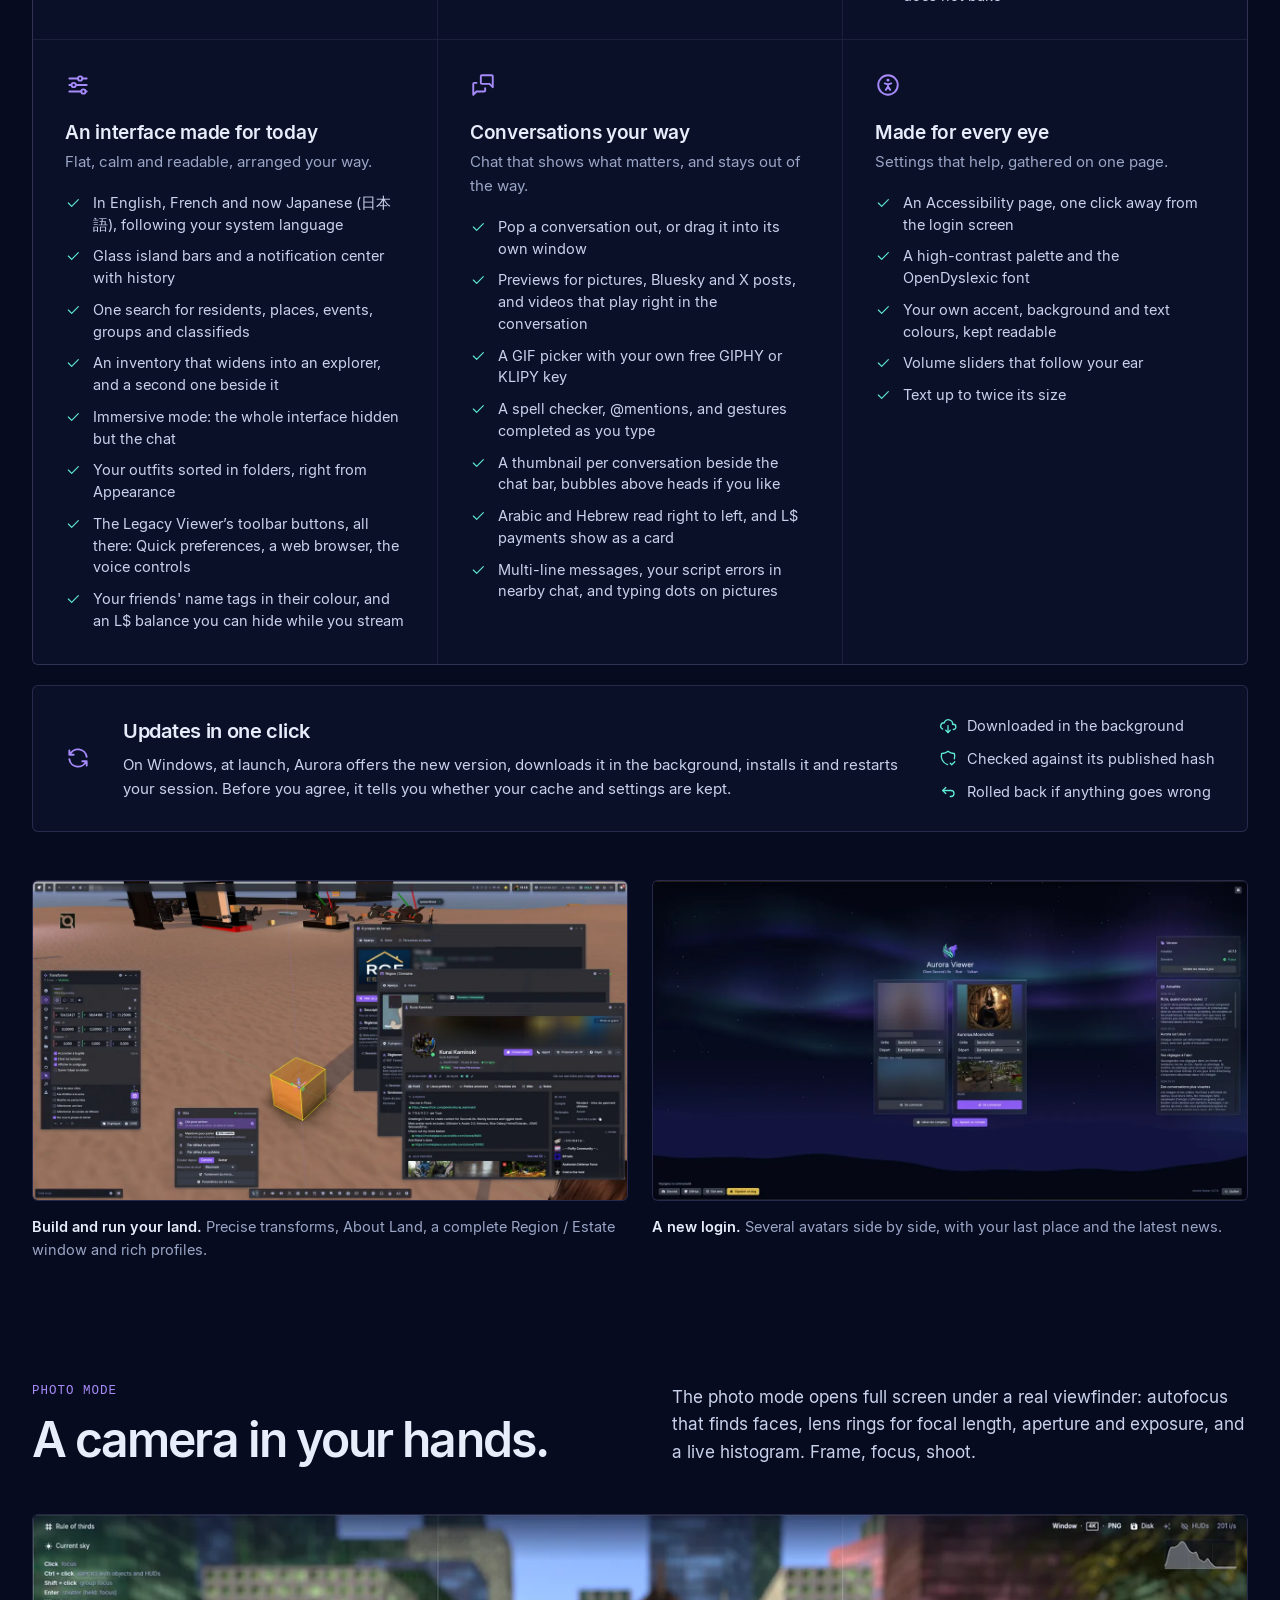
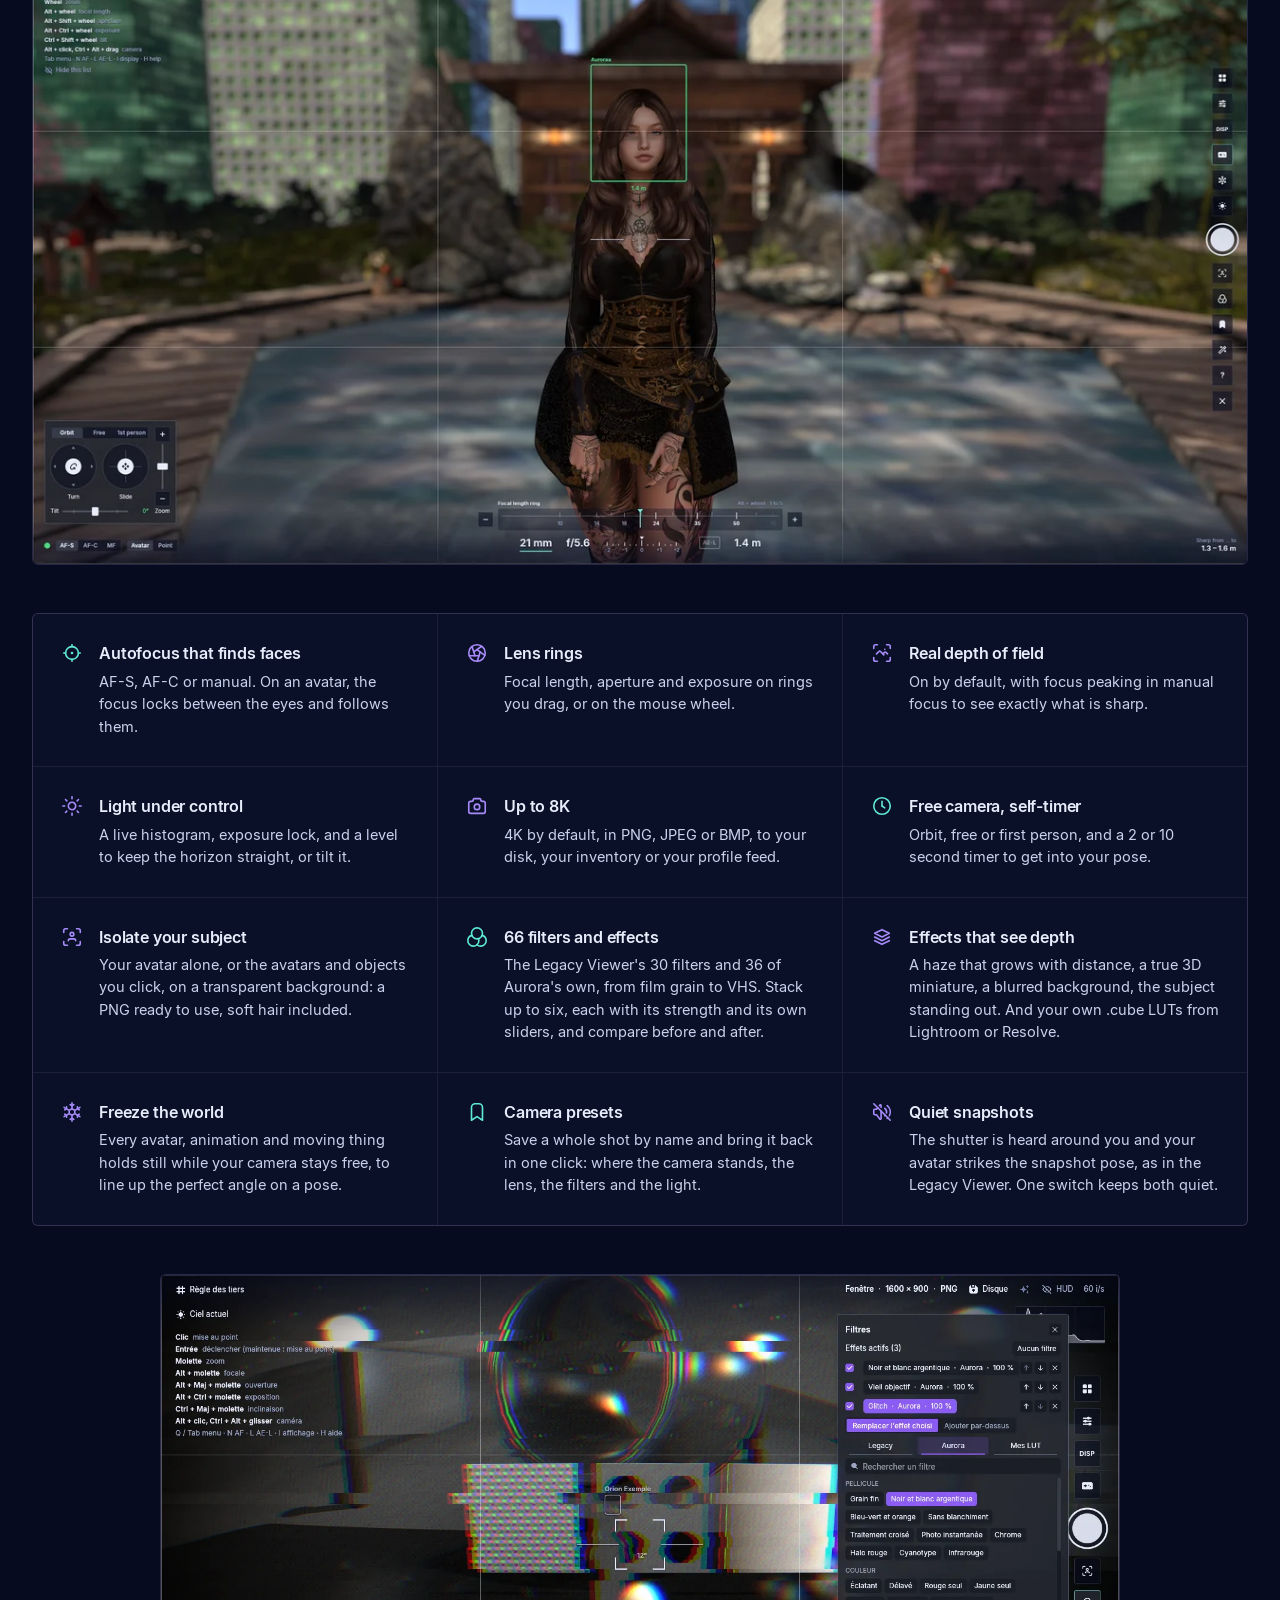
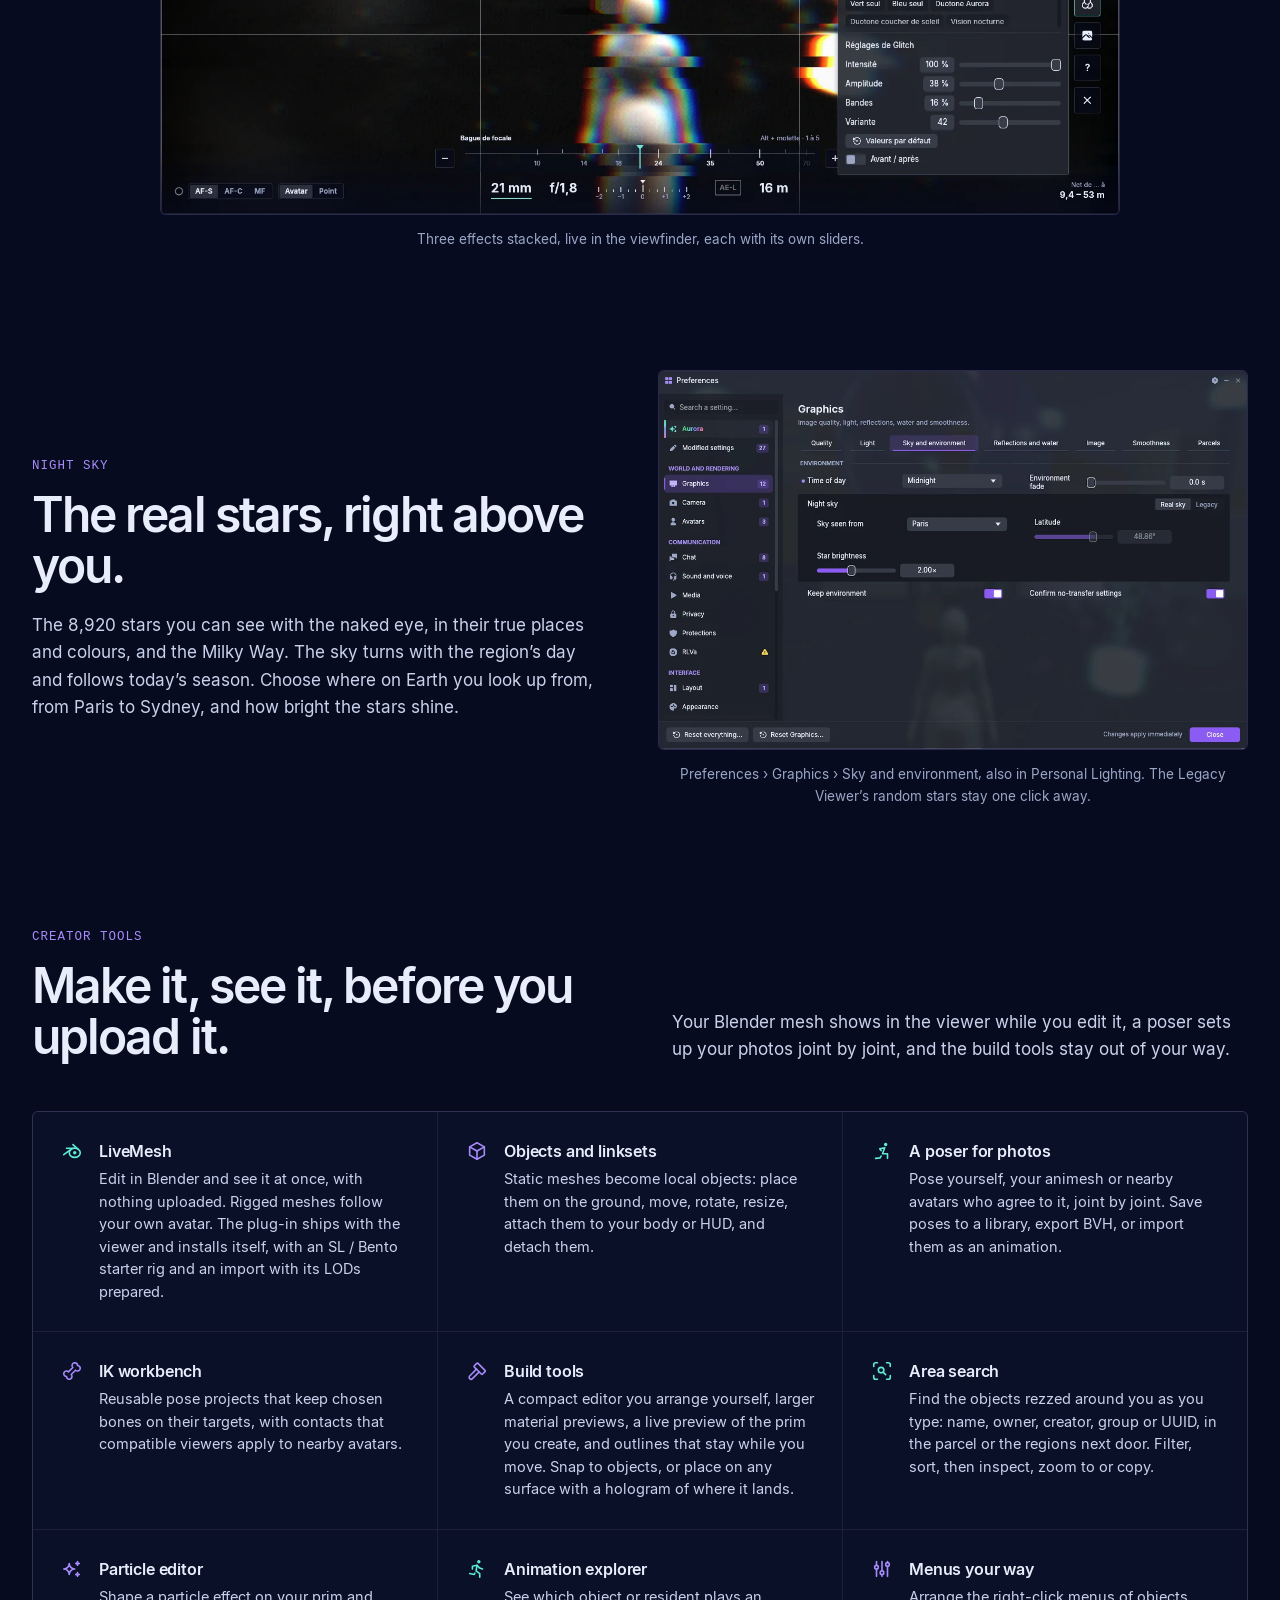
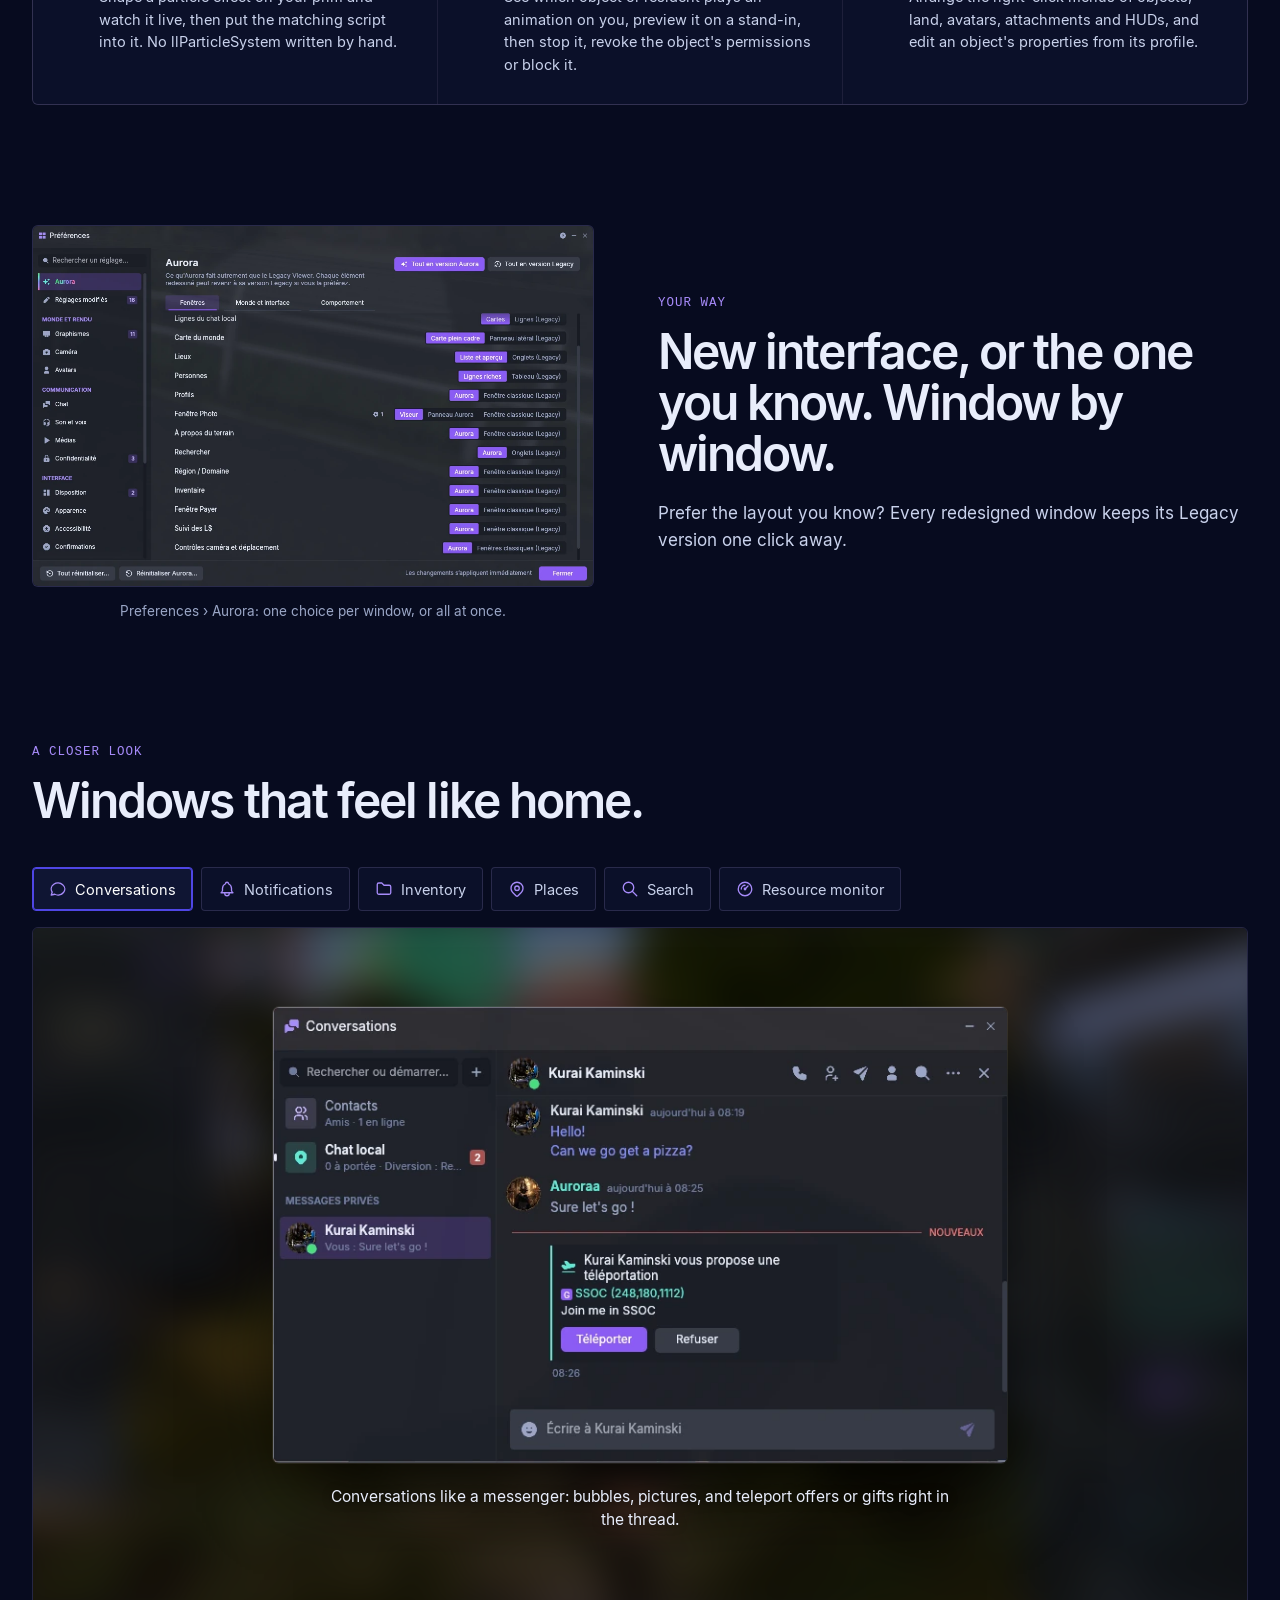
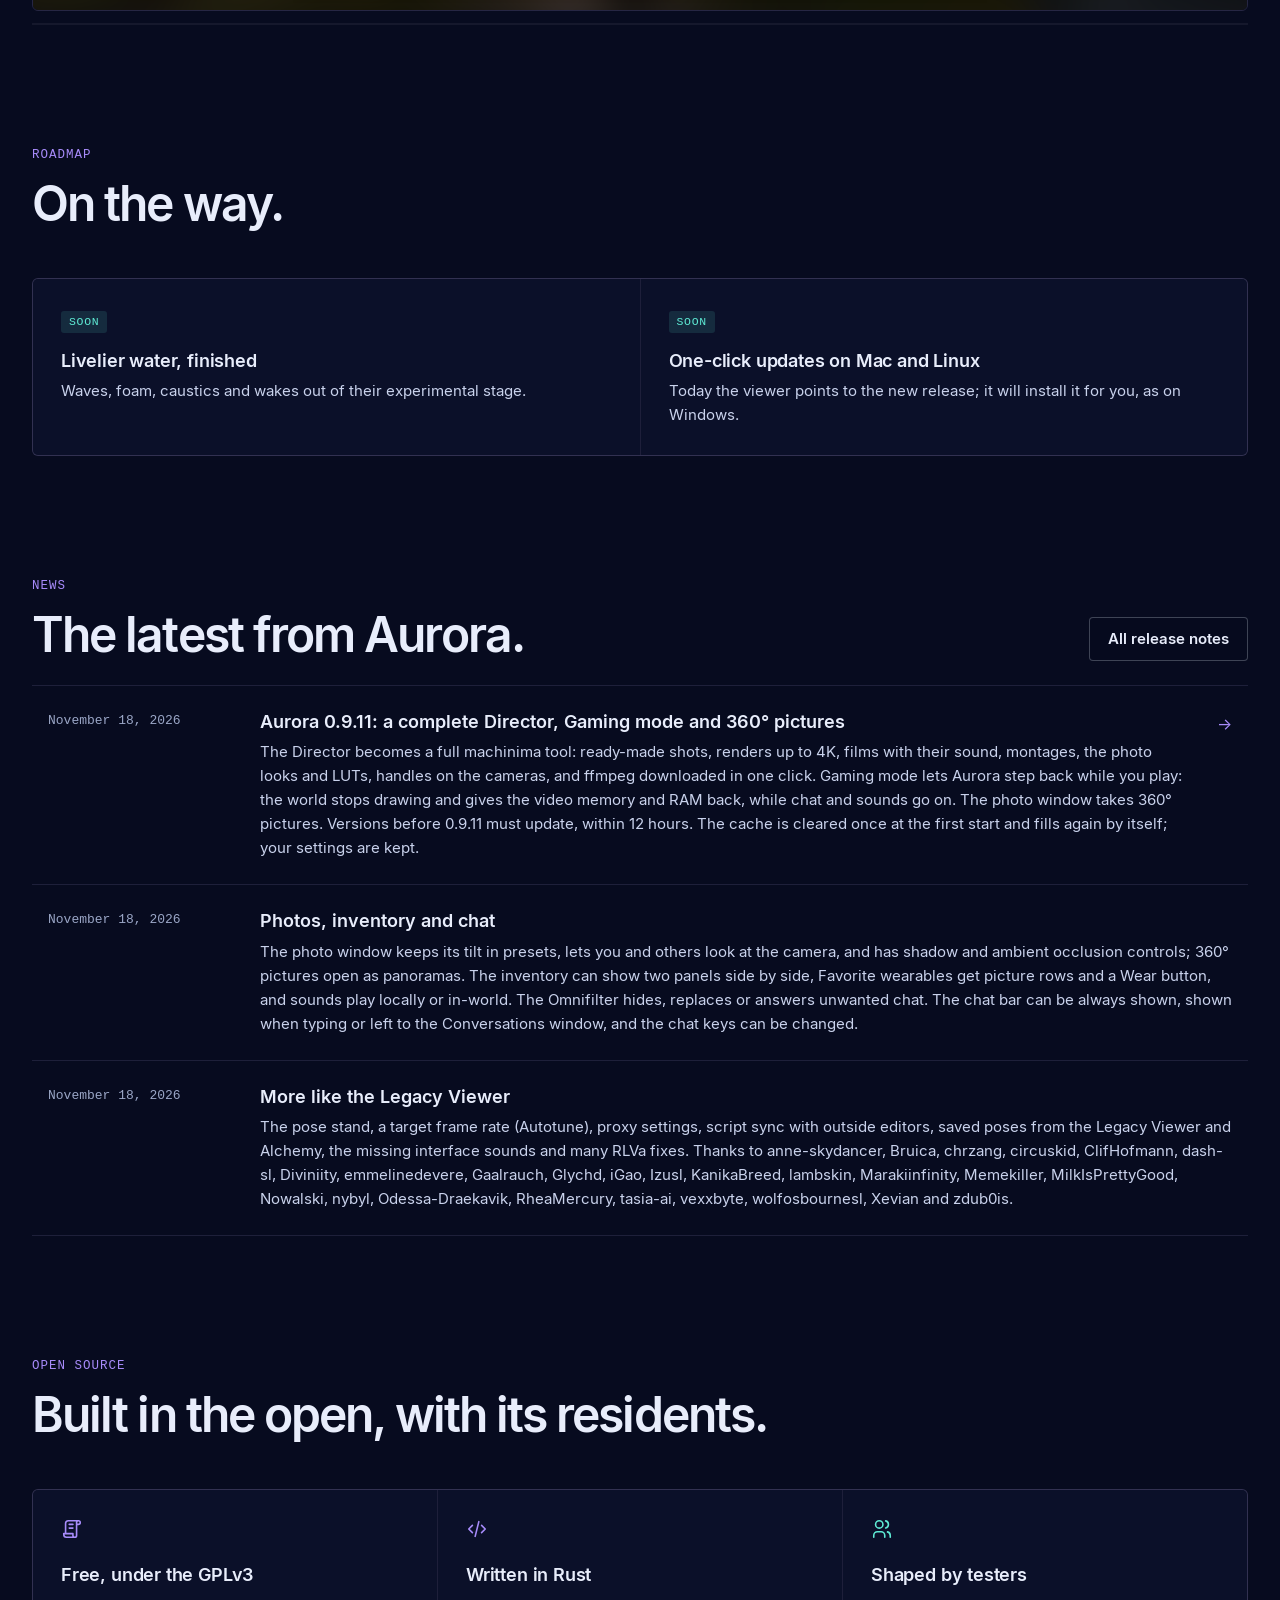
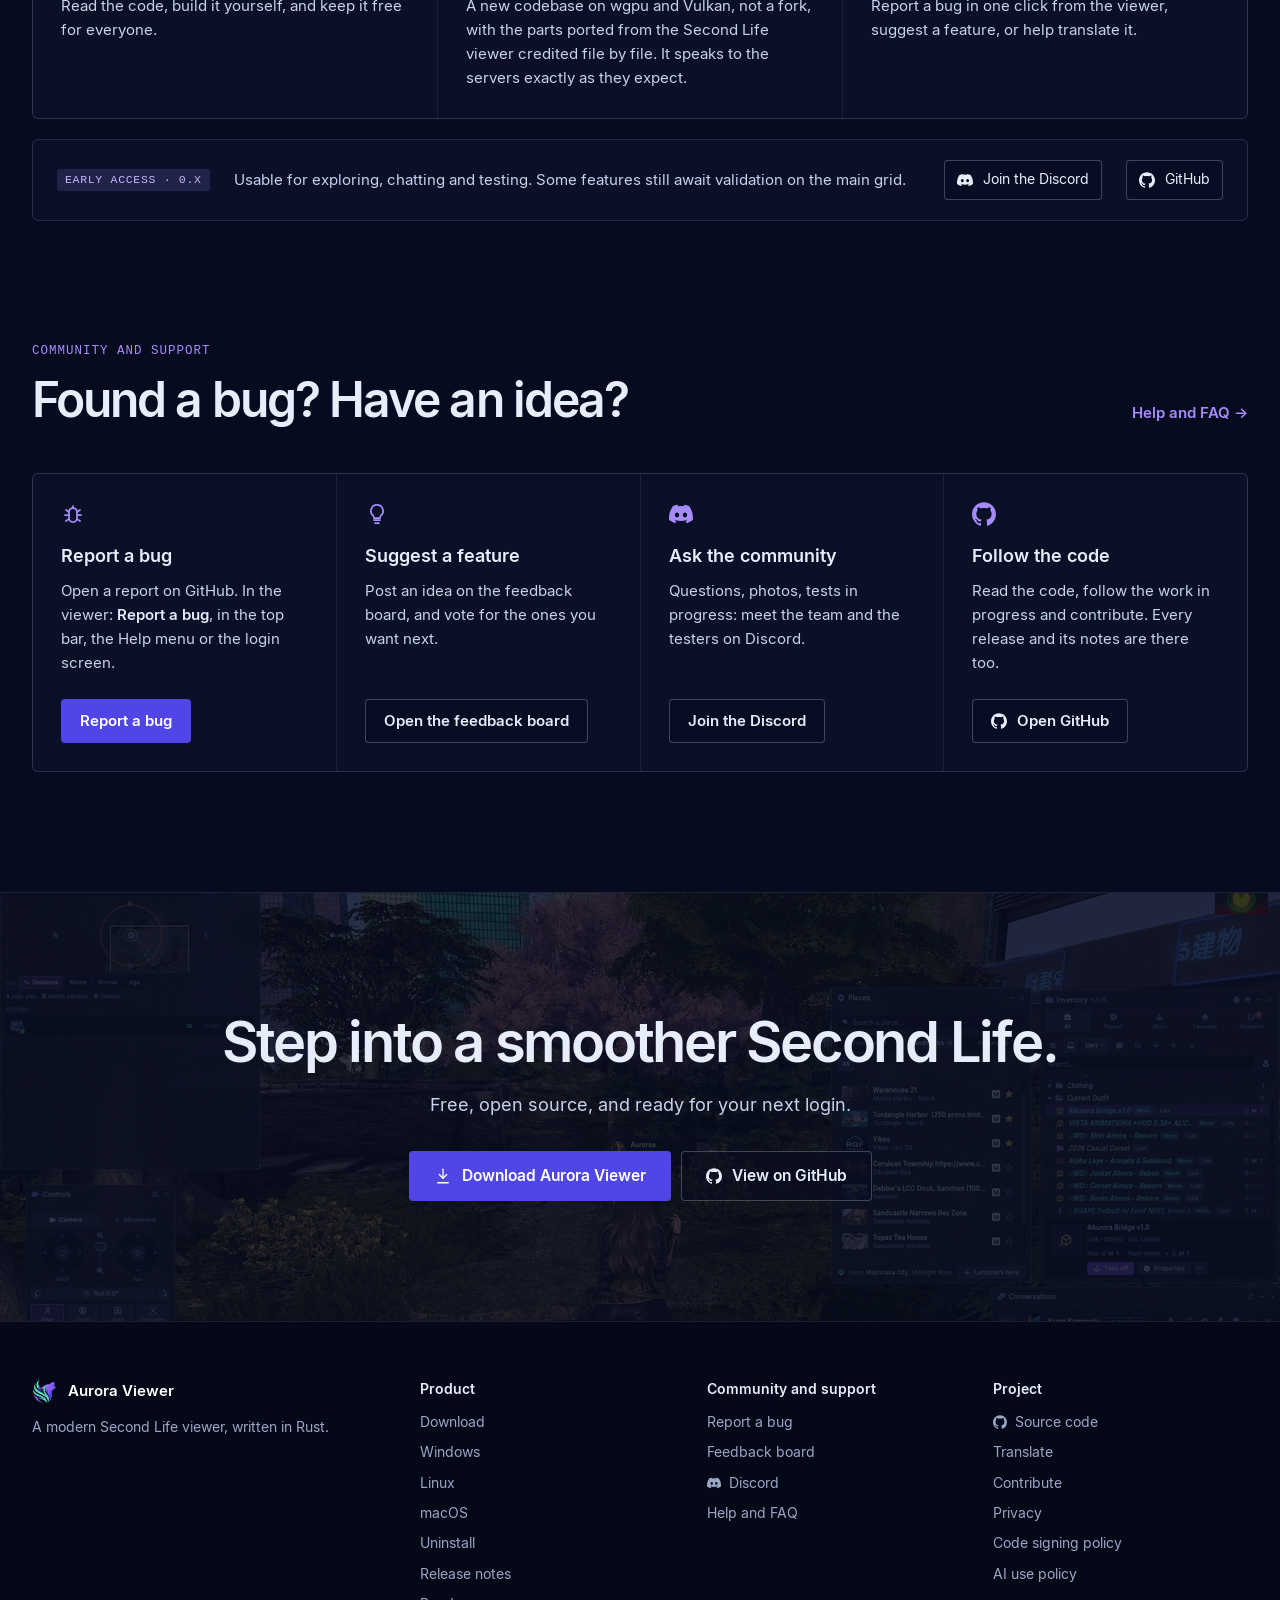
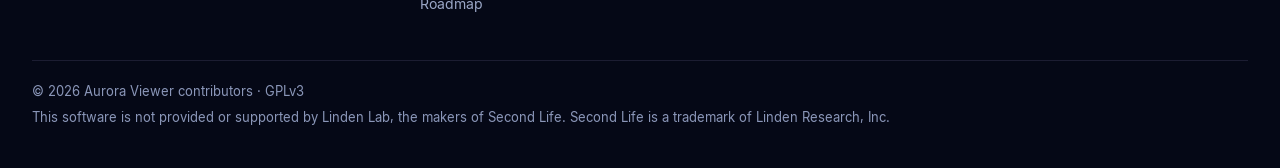
==== commit aca4efdc: "0.9.11 highlights" ====
--- a/index.html
+++ b/index.html
@@ -102,13 +102,13 @@
 
 <section id="new" class="sec">
   <div class="wrap">
-    <p class="eyebrow"><span class="chip violet" data-i18n="new.chip">New in 0.9.10</span></p>
-    <h2 class="display h2" data-i18n="new.title">The Director, transparency in its true order, and farther weather.</h2>
+    <p class="eyebrow"><span class="chip violet" data-i18n="new.chip">New in 0.9.11</span></p>
+    <h2 class="display h2" data-i18n="new.title">A complete Director, Gaming mode and 360° pictures.</h2>
     <div class="feat">
-      <div class="card scard"><span class="chip violet" data-i18n="new.badge">New</span><h3 data-i18n="new.director.title">The Director</h3><p data-i18n="new.director.text">Film in the world: keep camera views as keyframes on a timeline, play them back as one smooth shot with the world alone, and record it to a video file with your own ffmpeg.</p></div>
-      <div class="card scard"><span class="chip violet" data-i18n="new.badge">New</span><h3 data-i18n="new.transparency.title">Transparency in its true order</h3><p data-i18n="new.transparency.text">Glass, curtains and the layers of mesh hair show in the right order at every pixel, even when they cross. Choose it in Preferences › Graphics, “Order of transparent surfaces”; the Stochastic choice is thanks to Anne Skydancer.</p></div>
-      <div class="card scard"><span class="chip violet" data-i18n="new.badge">New</span><h3 data-i18n="new.weather.title">Weather and water</h3><p data-i18n="new.weather.text">Aurora Weather reaches farther, with puddles and lying snow up to 256 m away and much steadier snow. Water and ambient occlusion cost less for the same image.</p></div>
-      <div class="card scard"><span class="chip violet" data-i18n="new.badge">New</span><h3 data-i18n="new.legacy.title">More like the Legacy Viewer</h3><p data-i18n="new.legacy.text">The Conversation log, draw distance up to 1024 m, the Animation Speed menu, beacons, radar marks, Doppler on moving sounds, and objects saved as Collada or OBJ.</p></div>
+      <div class="card scard"><span class="chip violet" data-i18n="new.badge">New</span><h3 data-i18n="new.director.title">A complete Director</h3><p data-i18n="new.director.text">Ready-made shots, renders up to 4K, films with their sound, montages, the photo looks and LUTs, and handles on the cameras. No ffmpeg yet? The Director downloads it in one click.</p></div>
+      <div class="card scard"><span class="chip violet" data-i18n="new.badge">New</span><h3 data-i18n="new.gaming.title">Gaming mode</h3><p data-i18n="new.gaming.text">Aurora steps back while you play a game: the world stops drawing and gives the video memory and RAM back, while chat, sounds and notifications keep working.</p></div>
+      <div class="card scard"><span class="chip violet" data-i18n="new.badge">New</span><h3 data-i18n="new.photo.title">360° pictures and better photos</h3><p data-i18n="new.photo.text">Take a 360° picture and view it as a panorama, keep the camera’s tilt in presets, let you and others look at the camera, and tune shadows and ambient occlusion in the viewfinder.</p></div>
+      <div class="card scard"><span class="chip violet" data-i18n="new.badge">New</span><h3 data-i18n="new.legacy.title">More like the Legacy Viewer</h3><p data-i18n="new.legacy.text">The Omnifilter, the pose stand, Favorite wearables, a target frame rate (Autotune), proxy settings, script sync with outside editors, and saved poses from the Legacy Viewer and Alchemy.</p></div>
     </div>
   </div>
 </section>
@@ -503,9 +503,9 @@
       <a class="btn btn-line" href="https://github.com/Aurora-Viewer/Aurora-Viewer/releases" data-i18n="news.all">All release notes</a>
     </div>
     <div class="news" data-news>
-      <a class="nrow" href="https://github.com/Aurora-Viewer/Aurora-Viewer/releases/tag/v0.9.10"><time datetime="2026-11-16">November 16, 2026</time><div class="nbody"><h3>Aurora 0.9.10: the Director, transparency in its true order, and weather that reaches farther</h3><p>The Director lets you film in the world: keep camera views as keyframes on a timeline, play them back as one smooth shot with the world alone, and record a video with your own ffmpeg. Glass, curtains and the layers of mesh hair now show in their true order at every pixel (Preferences › Graphics, Order of transparent surfaces); thanks to Anne Skydancer for the Stochastic choice. Aurora Weather reaches farther, with steadier snow. The cache is cleared once at the first start and fills again by itself; your settings are kept.</p></div><span class="more" aria-hidden="true">→</span></a>
-      <article class="nrow"><time datetime="2026-11-16">November 16, 2026</time><div class="nbody"><h3>Chat, people and the world</h3><p>The Conversation log and the conversation options work like the Legacy Viewer. People › Contact sets is redesigned, with drag and drop and Quick sort. Nearby chat from beyond chat range is dimmed, and a blocked resident's chat can stay hidden, collapsed or greyed. Name tags can show the distance, radar marks take a colour of your choice, and beacons show light boxes, region corners and chat range spheres. Draw distance goes up to 1024 m.</p></div></article>
-      <article class="nrow"><time datetime="2026-11-16">November 16, 2026</time><div class="nbody"><h3>Building, avatars and more like the Legacy Viewer</h3><p>Save objects as Collada or OBJ, Select faces with this texture, a Build › Options sub-menu, and number fields that take the mouse wheel. The Animation Speed menu, Doppler on moving world sounds, MMO-style mouse buttons (off by default) and mouselook combat aids. An update no longer rolls back when the cache is busy. Thanks to anne-skydancer, circuskid, emmelinedevere, Gaalrauch, iGao, KanikaBreed, Marakiinfinity, Memekiller, Nowalski, Odessa-Draekavik and RheaMercury.</p></div></article>
+      <a class="nrow" href="https://github.com/Aurora-Viewer/Aurora-Viewer/releases/tag/v0.9.11"><time datetime="2026-11-18">November 18, 2026</time><div class="nbody"><h3>Aurora 0.9.11: a complete Director, Gaming mode and 360° pictures</h3><p>The Director becomes a full machinima tool: ready-made shots, renders up to 4K, films with their sound, montages, the photo looks and LUTs, handles on the cameras, and ffmpeg downloaded in one click. Gaming mode lets Aurora step back while you play: the world stops drawing and gives the video memory and RAM back, while chat and sounds go on. The photo window takes 360° pictures. Versions before 0.9.11 must update, within 12 hours. The cache is cleared once at the first start and fills again by itself; your settings are kept.</p></div><span class="more" aria-hidden="true">→</span></a>
+      <article class="nrow"><time datetime="2026-11-18">November 18, 2026</time><div class="nbody"><h3>Photos, inventory and chat</h3><p>The photo window keeps its tilt in presets, lets you and others look at the camera, and has shadow and ambient occlusion controls; 360° pictures open as panoramas. The inventory can show two panels side by side, Favorite wearables get picture rows and a Wear button, and sounds play locally or in-world. The Omnifilter hides, replaces or answers unwanted chat. The chat bar can be always shown, shown when typing or left to the Conversations window, and the chat keys can be changed.</p></div></article>
+      <article class="nrow"><time datetime="2026-11-18">November 18, 2026</time><div class="nbody"><h3>More like the Legacy Viewer</h3><p>The pose stand, a target frame rate (Autotune), proxy settings, script sync with outside editors, saved poses from the Legacy Viewer and Alchemy, the missing interface sounds and many RLVa fixes. Thanks to anne-skydancer, Bruica, chrzang, circuskid, ClifHofmann, dash-sl, Diviniity, emmelinedevere, Gaalrauch, Glychd, iGao, Izusl, KanikaBreed, lambskin, Marakiinfinity, Memekiller, MilkIsPrettyGood, Nowalski, nybyl, Odessa-Draekavik, RheaMercury, tasia-ai, vexxbyte, wolfosbournesl, Xevian and zdub0is.</p></div></article>
     </div>
   </div>
 </section>
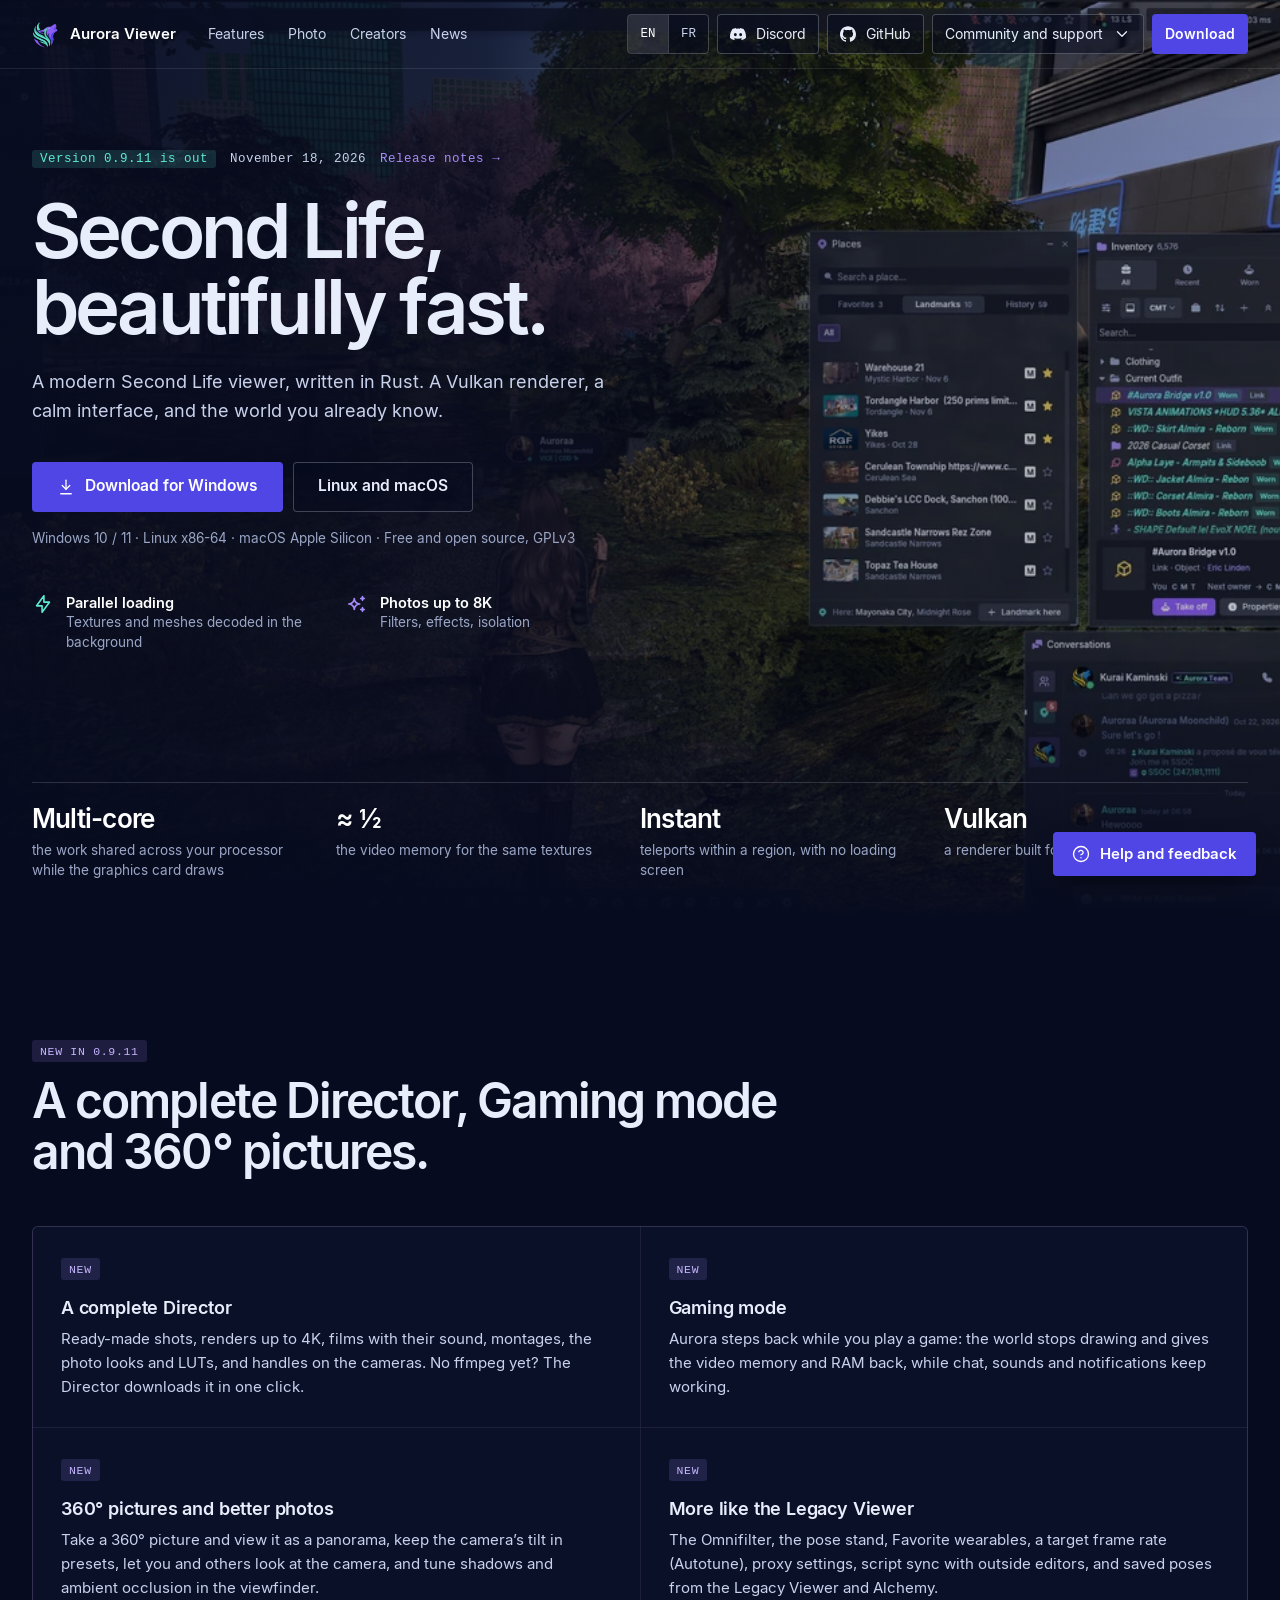
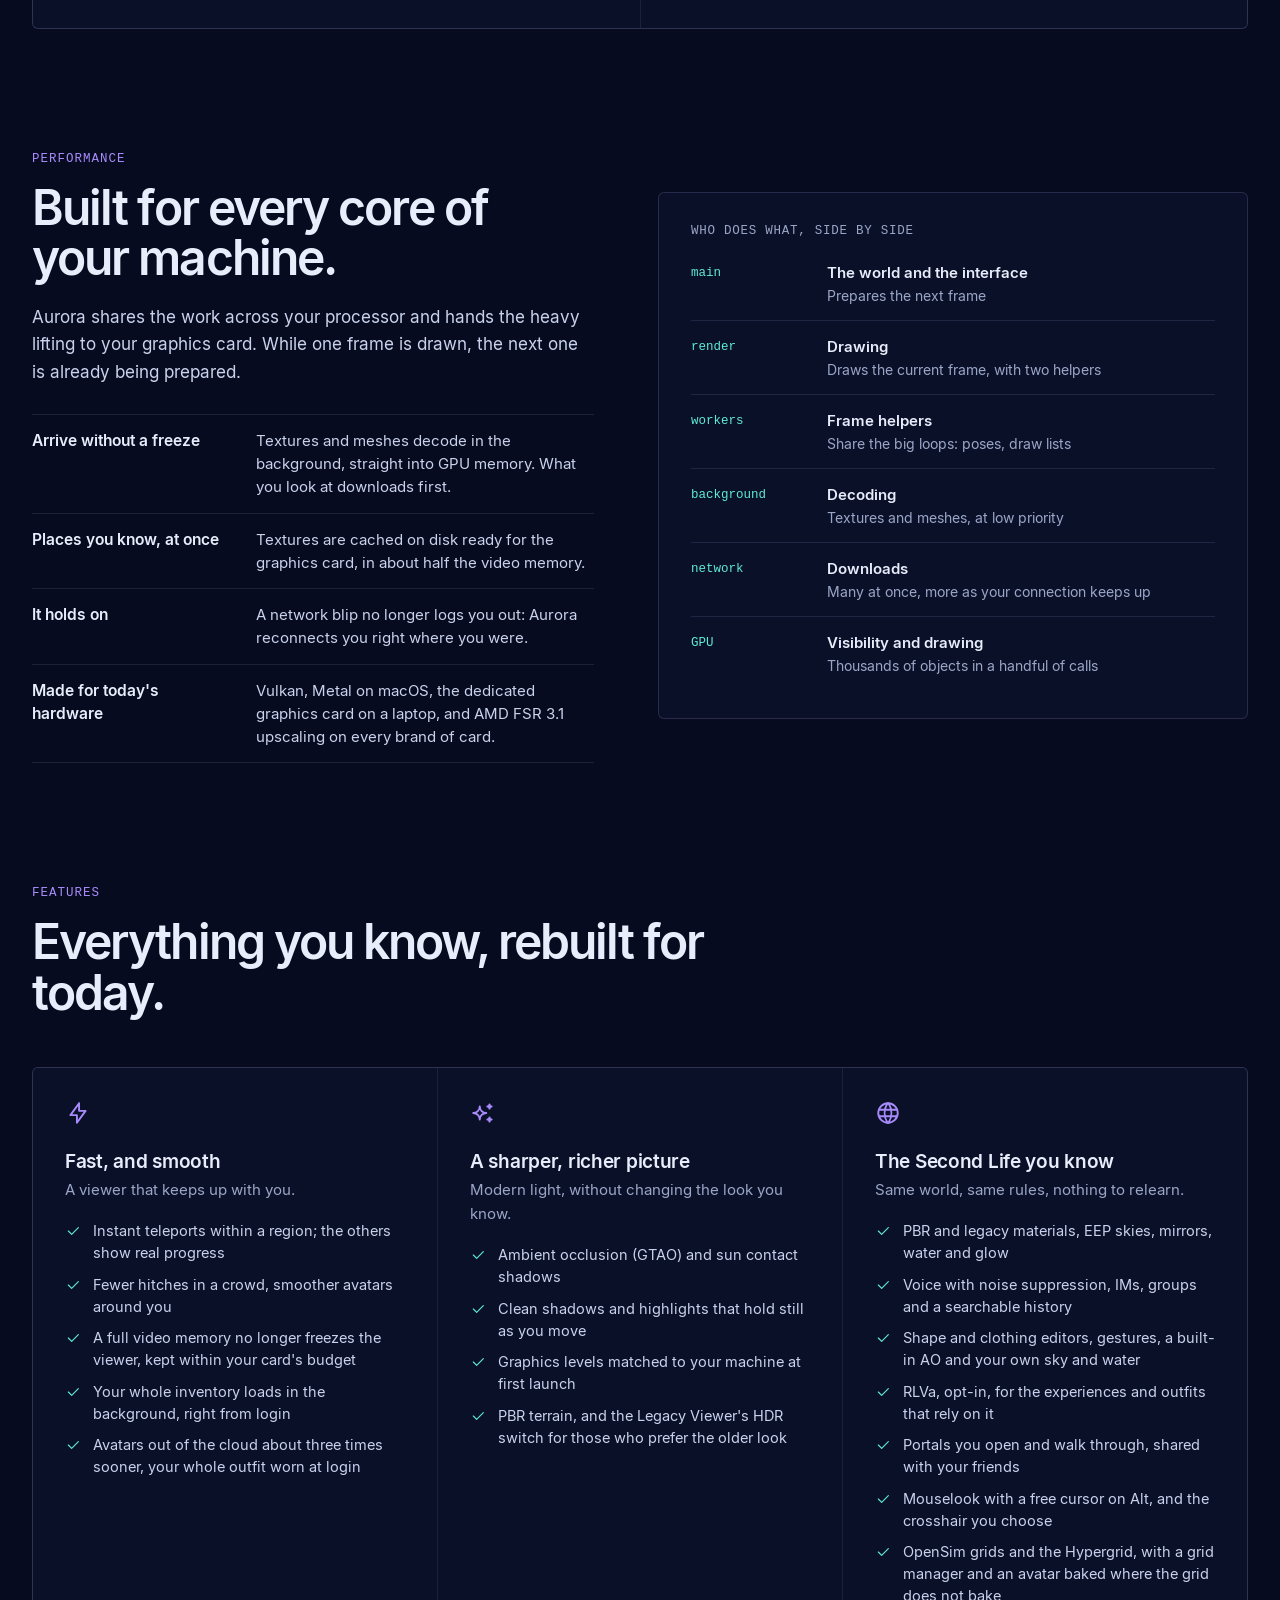
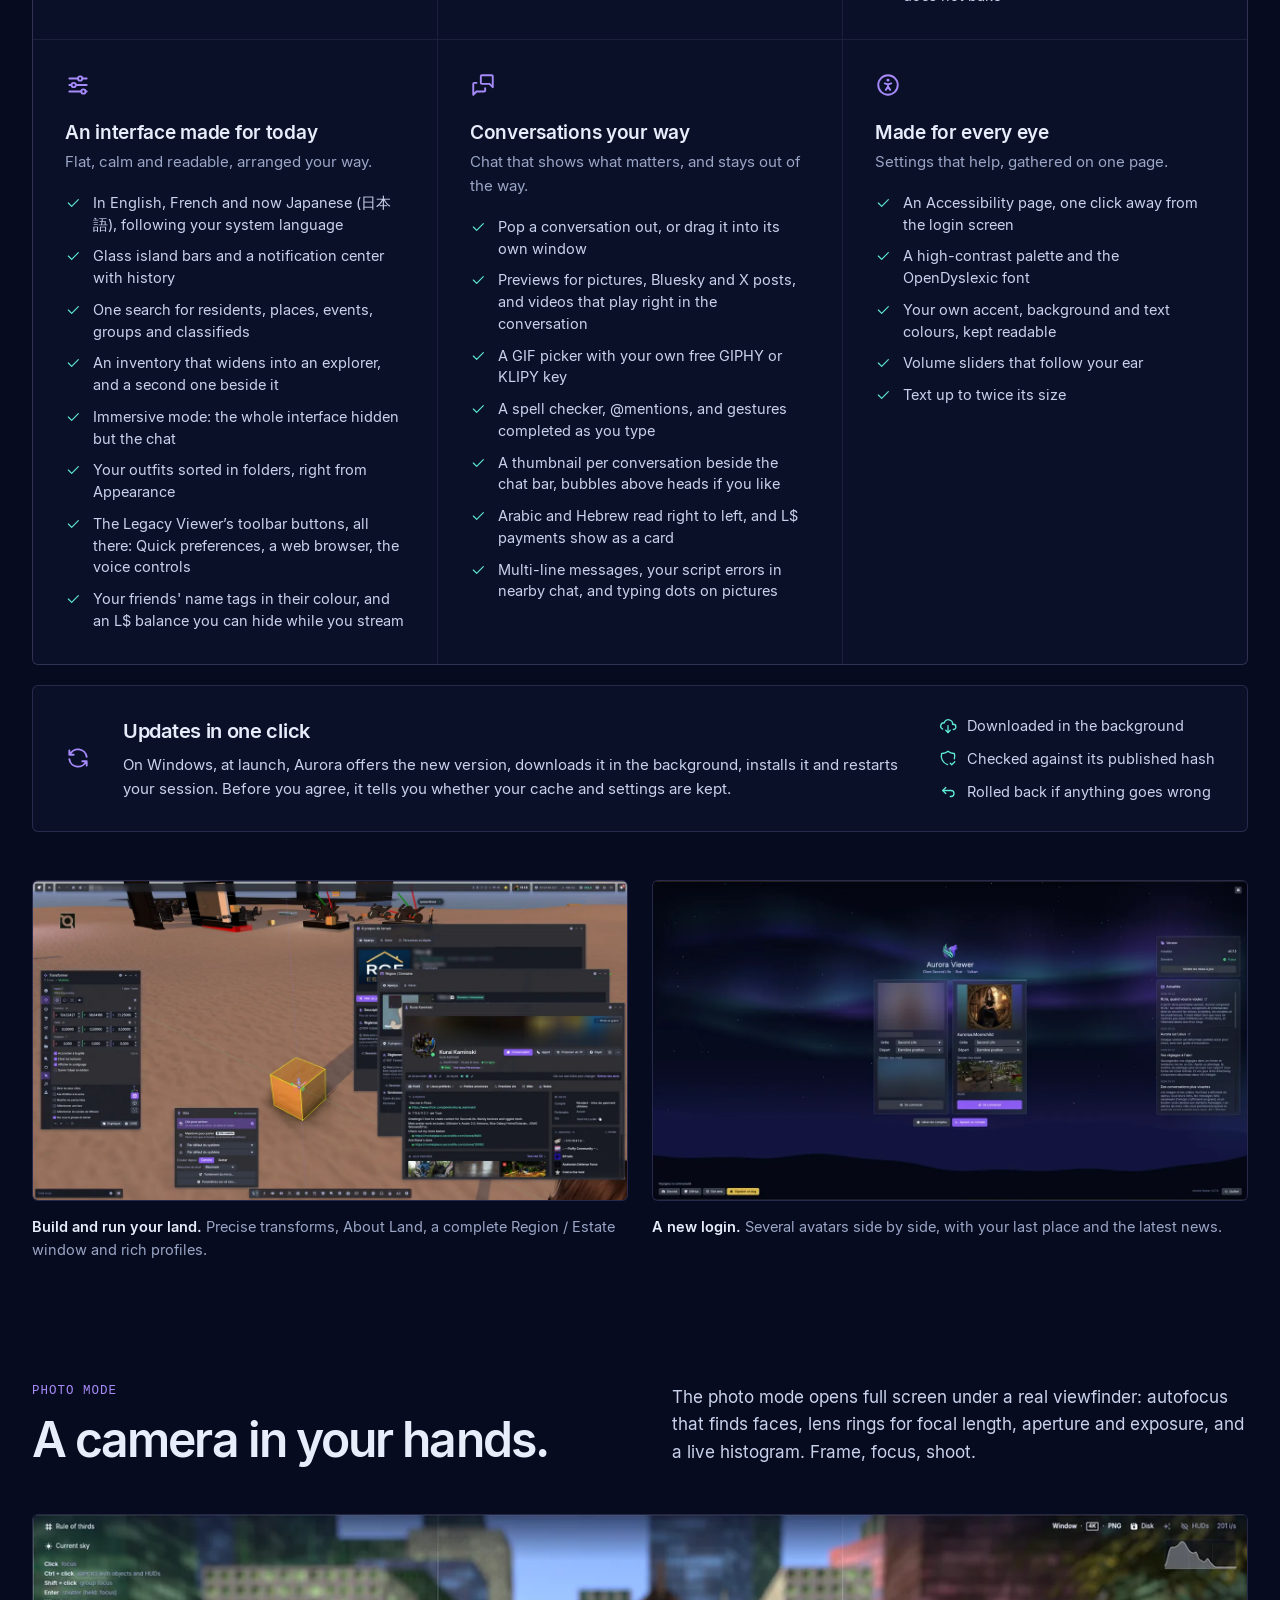
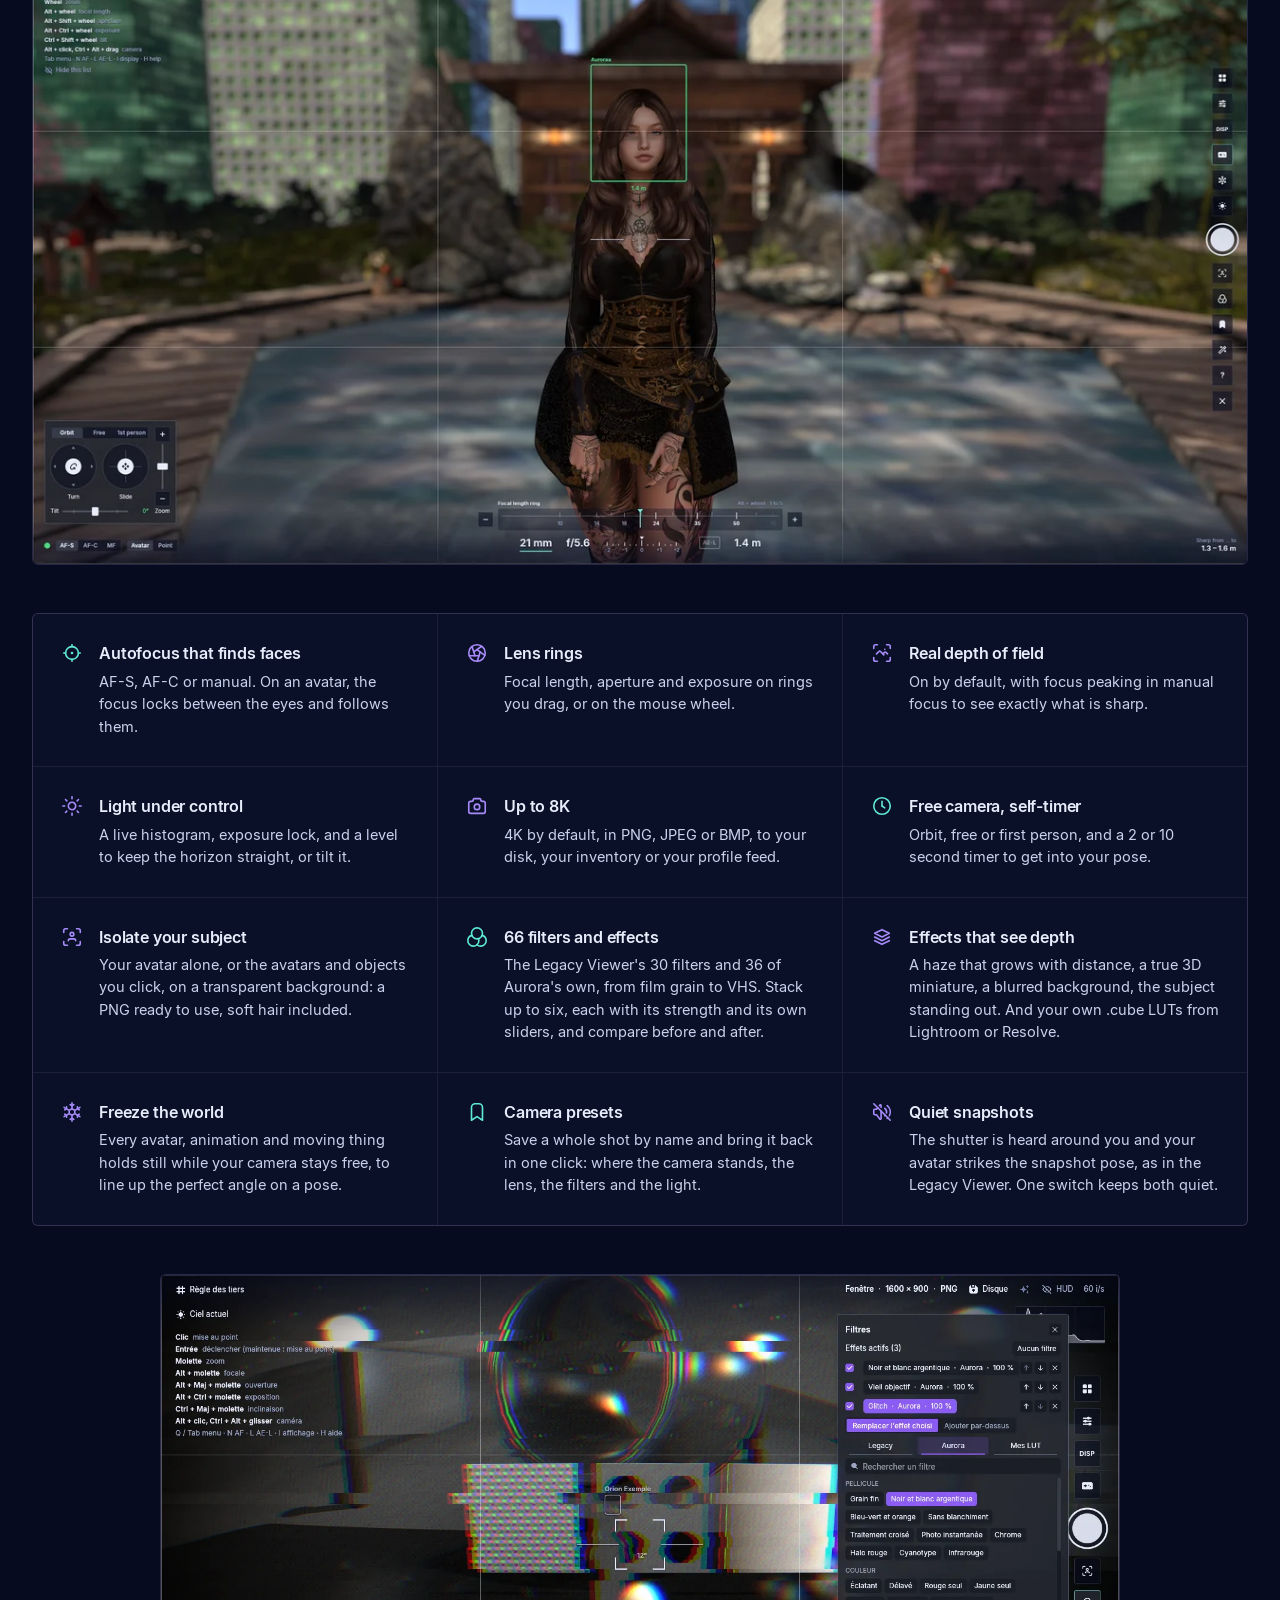
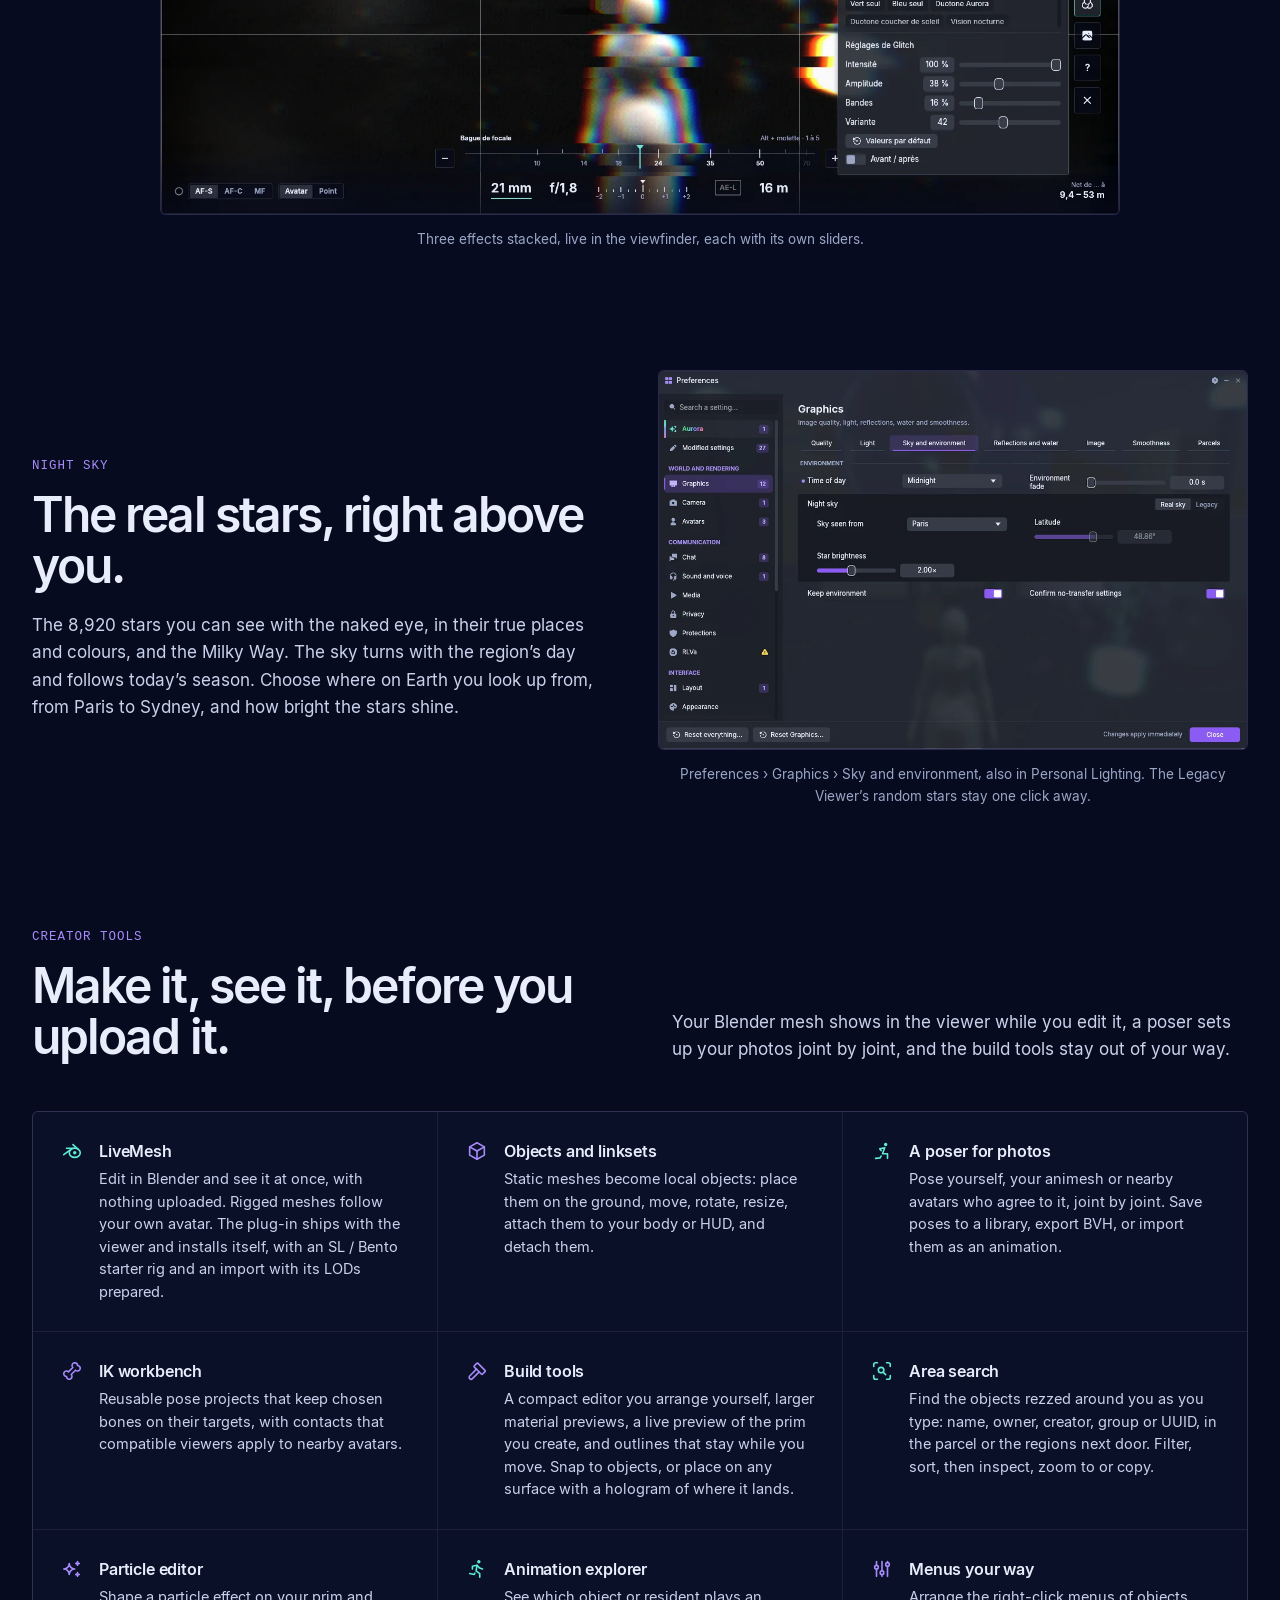
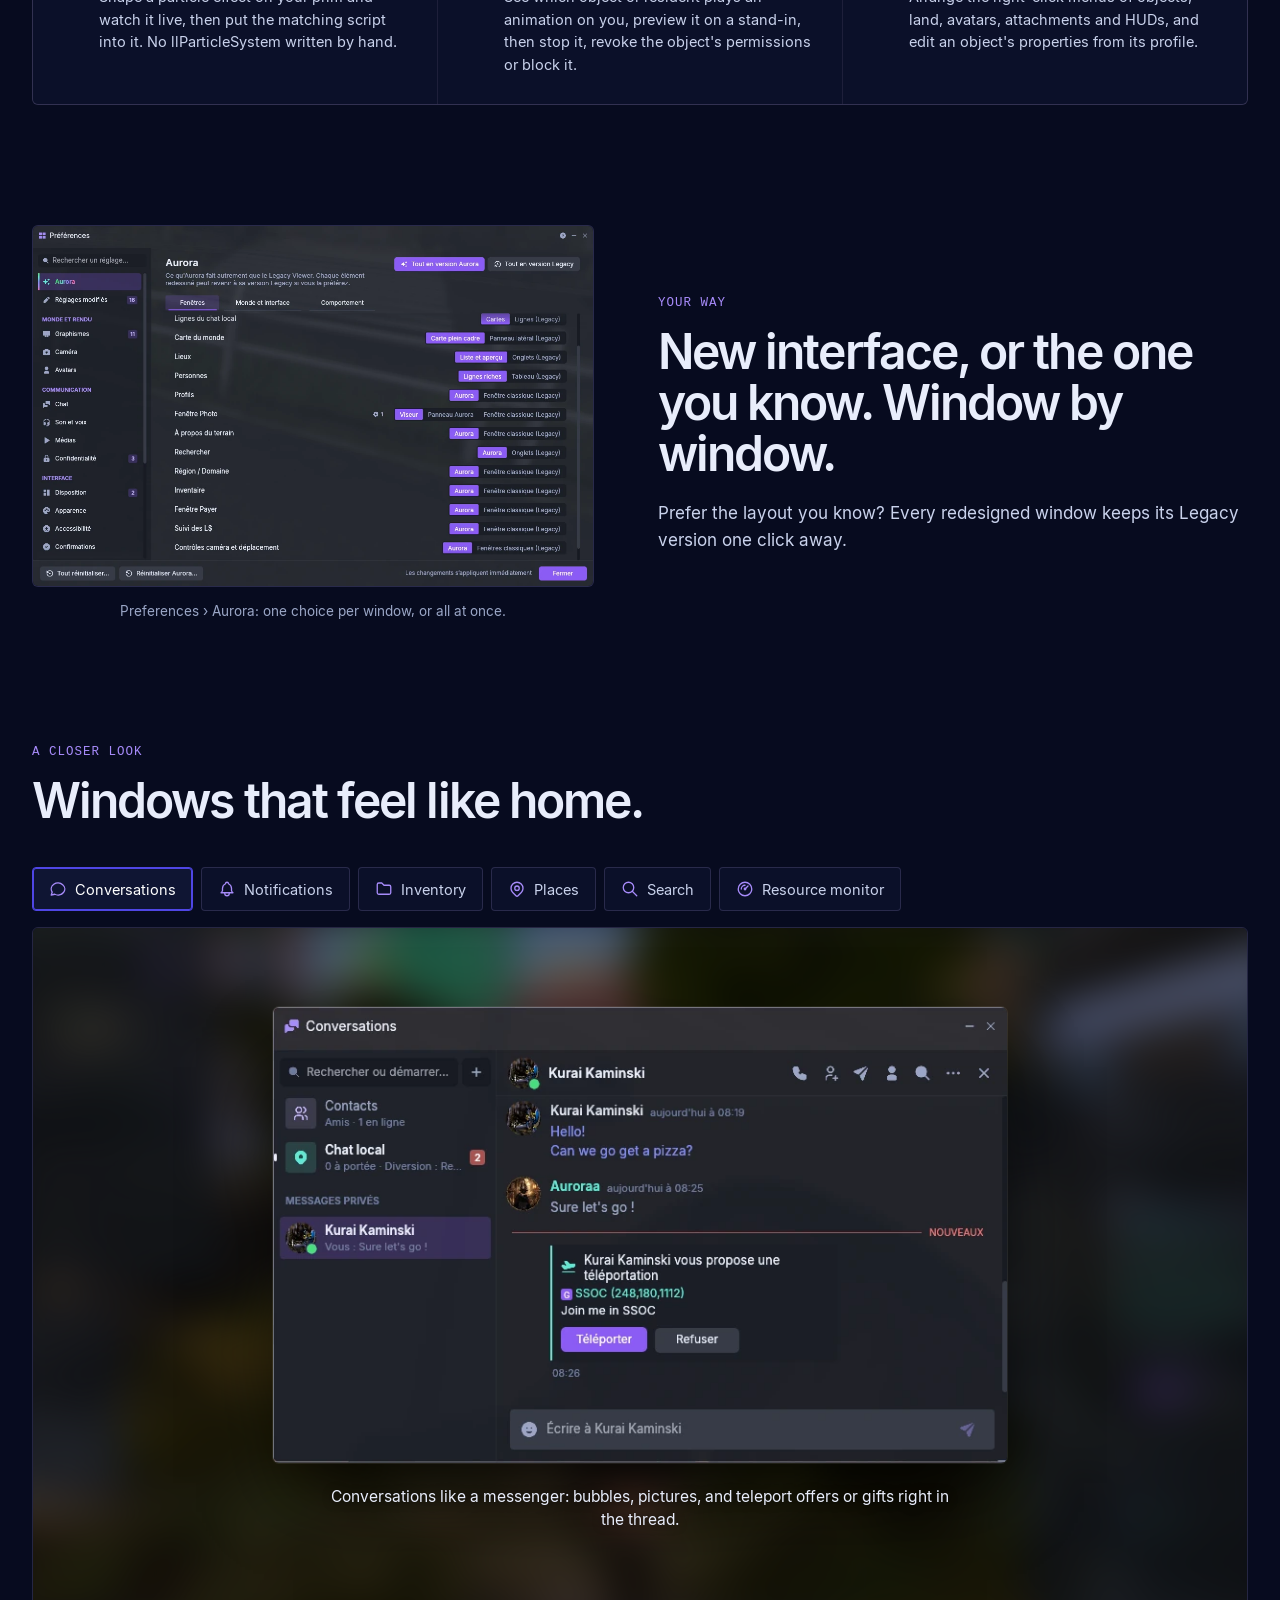
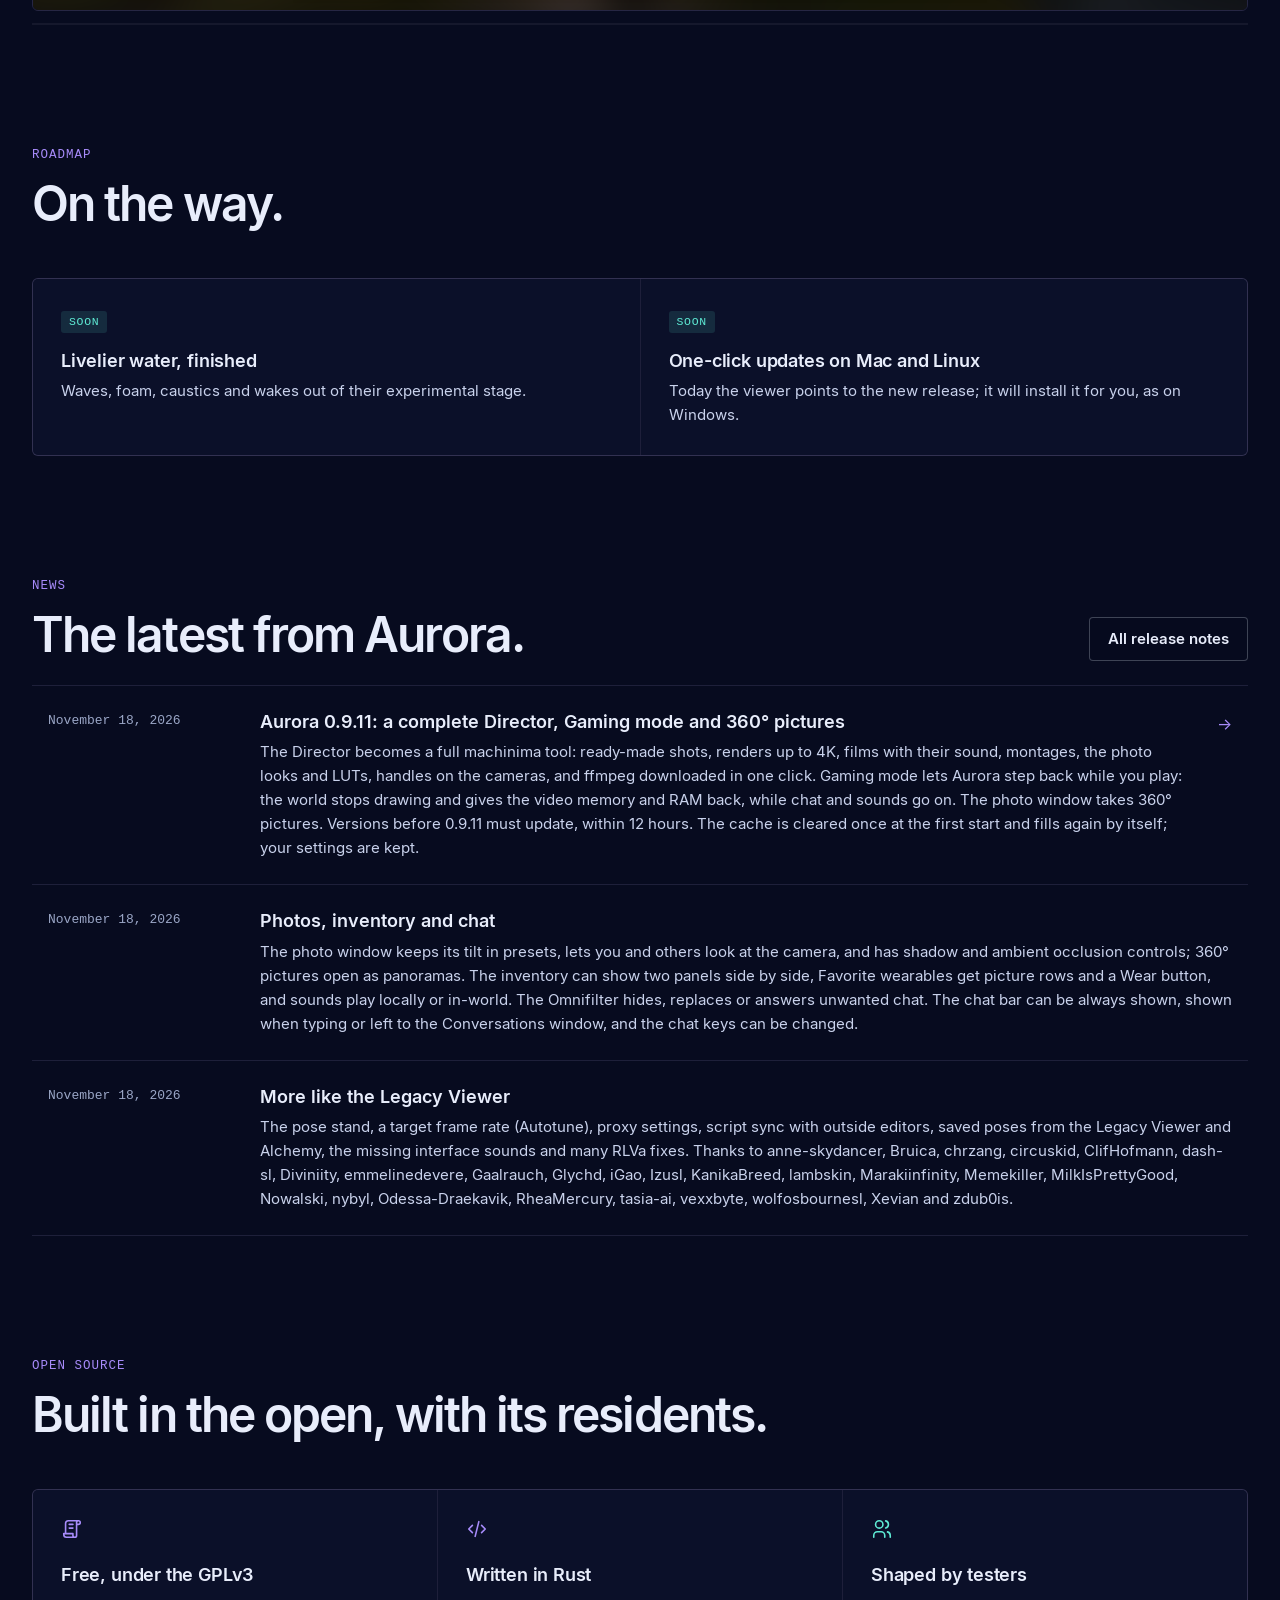
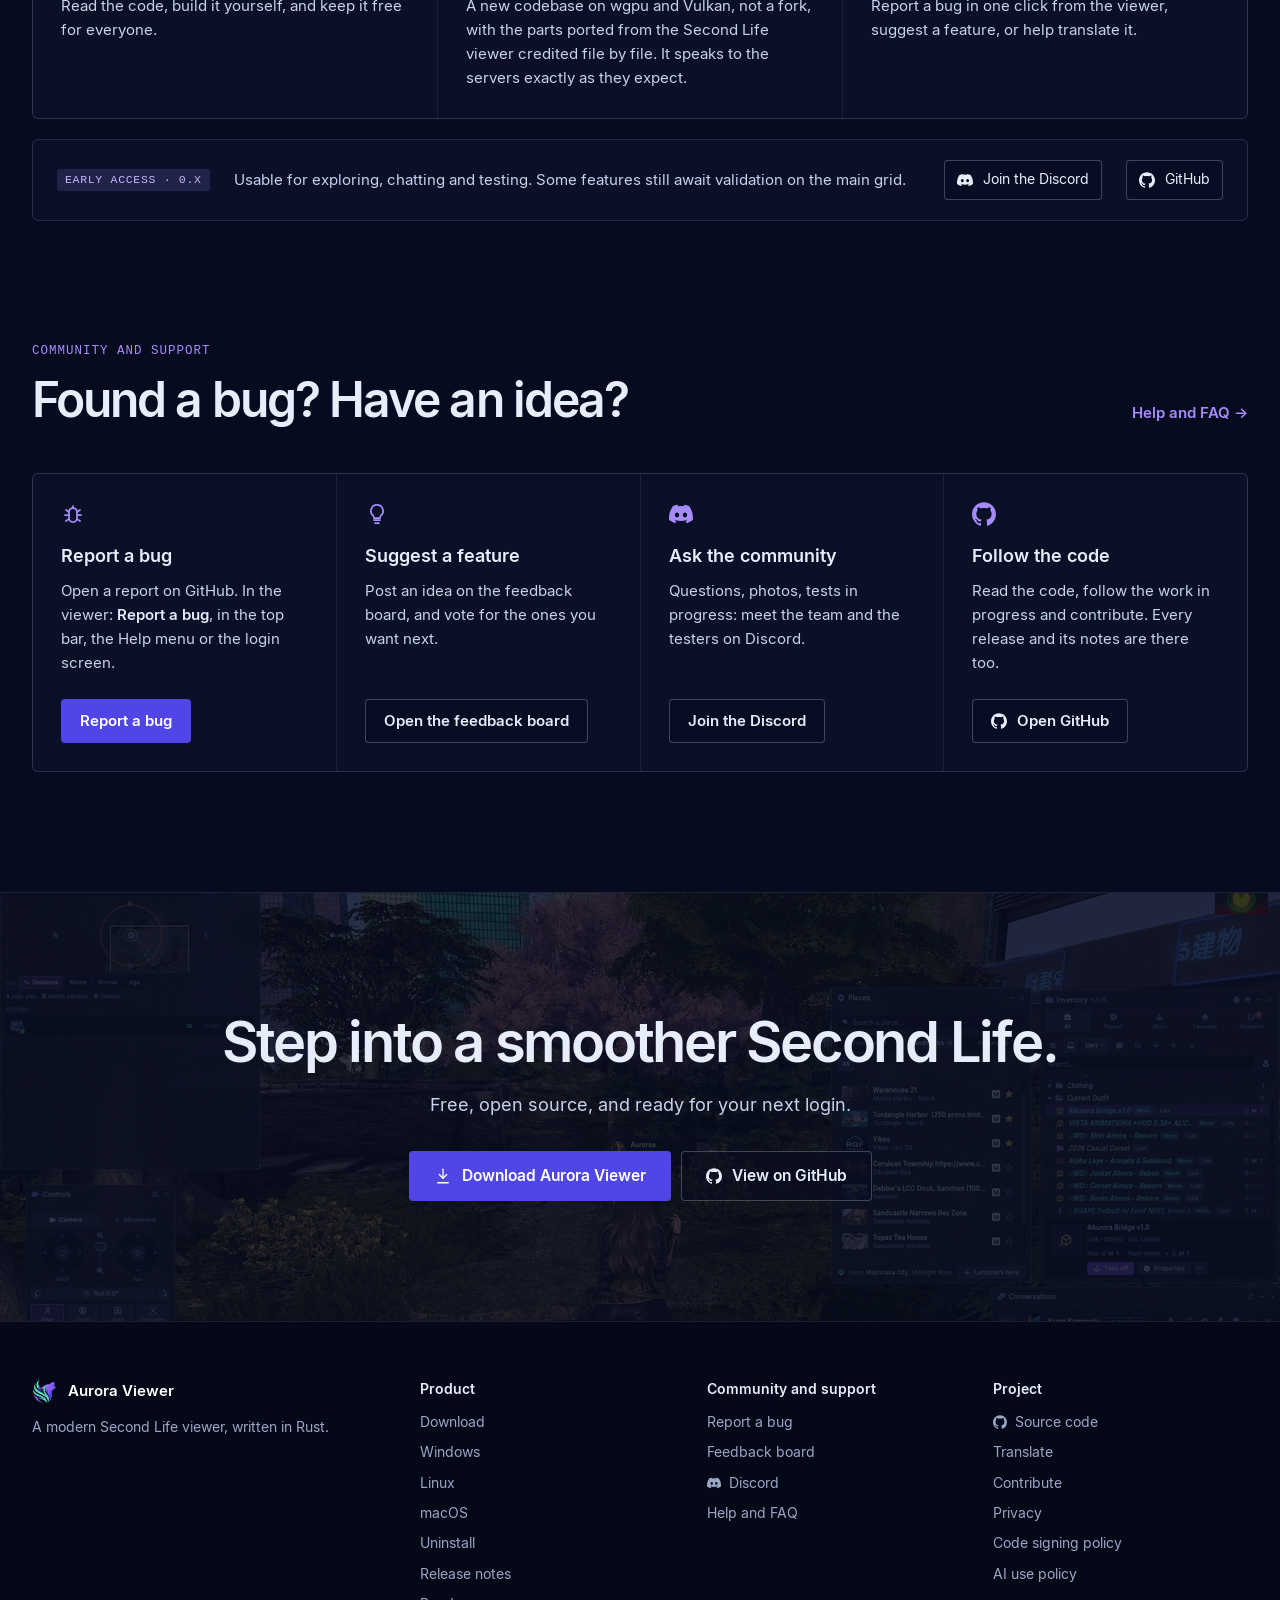
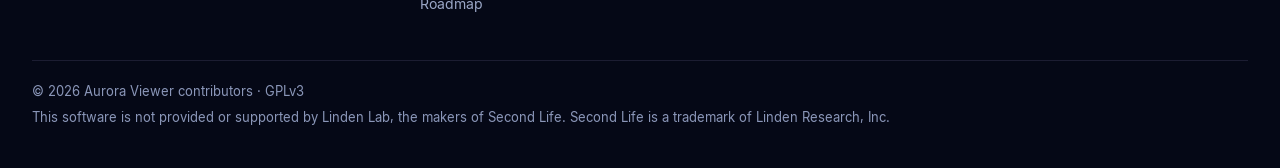
==== commit 7ada1434: "0.9.11 version, date and sizes" ====
--- a/index.html
+++ b/index.html
@@ -73,8 +73,8 @@
   <div class="wrap hero-in">
     <div class="hero-copy">
       <p class="hero-tag">
-        <span class="vtag"><span data-i18n="pill.before">Version</span> <span data-version>0.9.10</span> <span data-i18n="pill.after">is out</span></span>
-        <span data-release-date data-date="2026-11-15T23:35:07Z">November 15, 2026</span>
+        <span class="vtag"><span data-i18n="pill.before">Version</span> <span data-version>0.9.11</span> <span data-i18n="pill.after">is out</span></span>
+        <span data-release-date data-date="2026-11-18T00:45:53Z">November 18, 2026</span>
         <a href="https://github.com/Aurora-Viewer/Aurora-Viewer/releases/latest" data-release-link><span data-i18n="pill.notes">Release notes</span> →</a>
       </p>
       <h1 class="display h1" data-i18n="hero.title">Second Life,<br>beautifully fast.</h1>
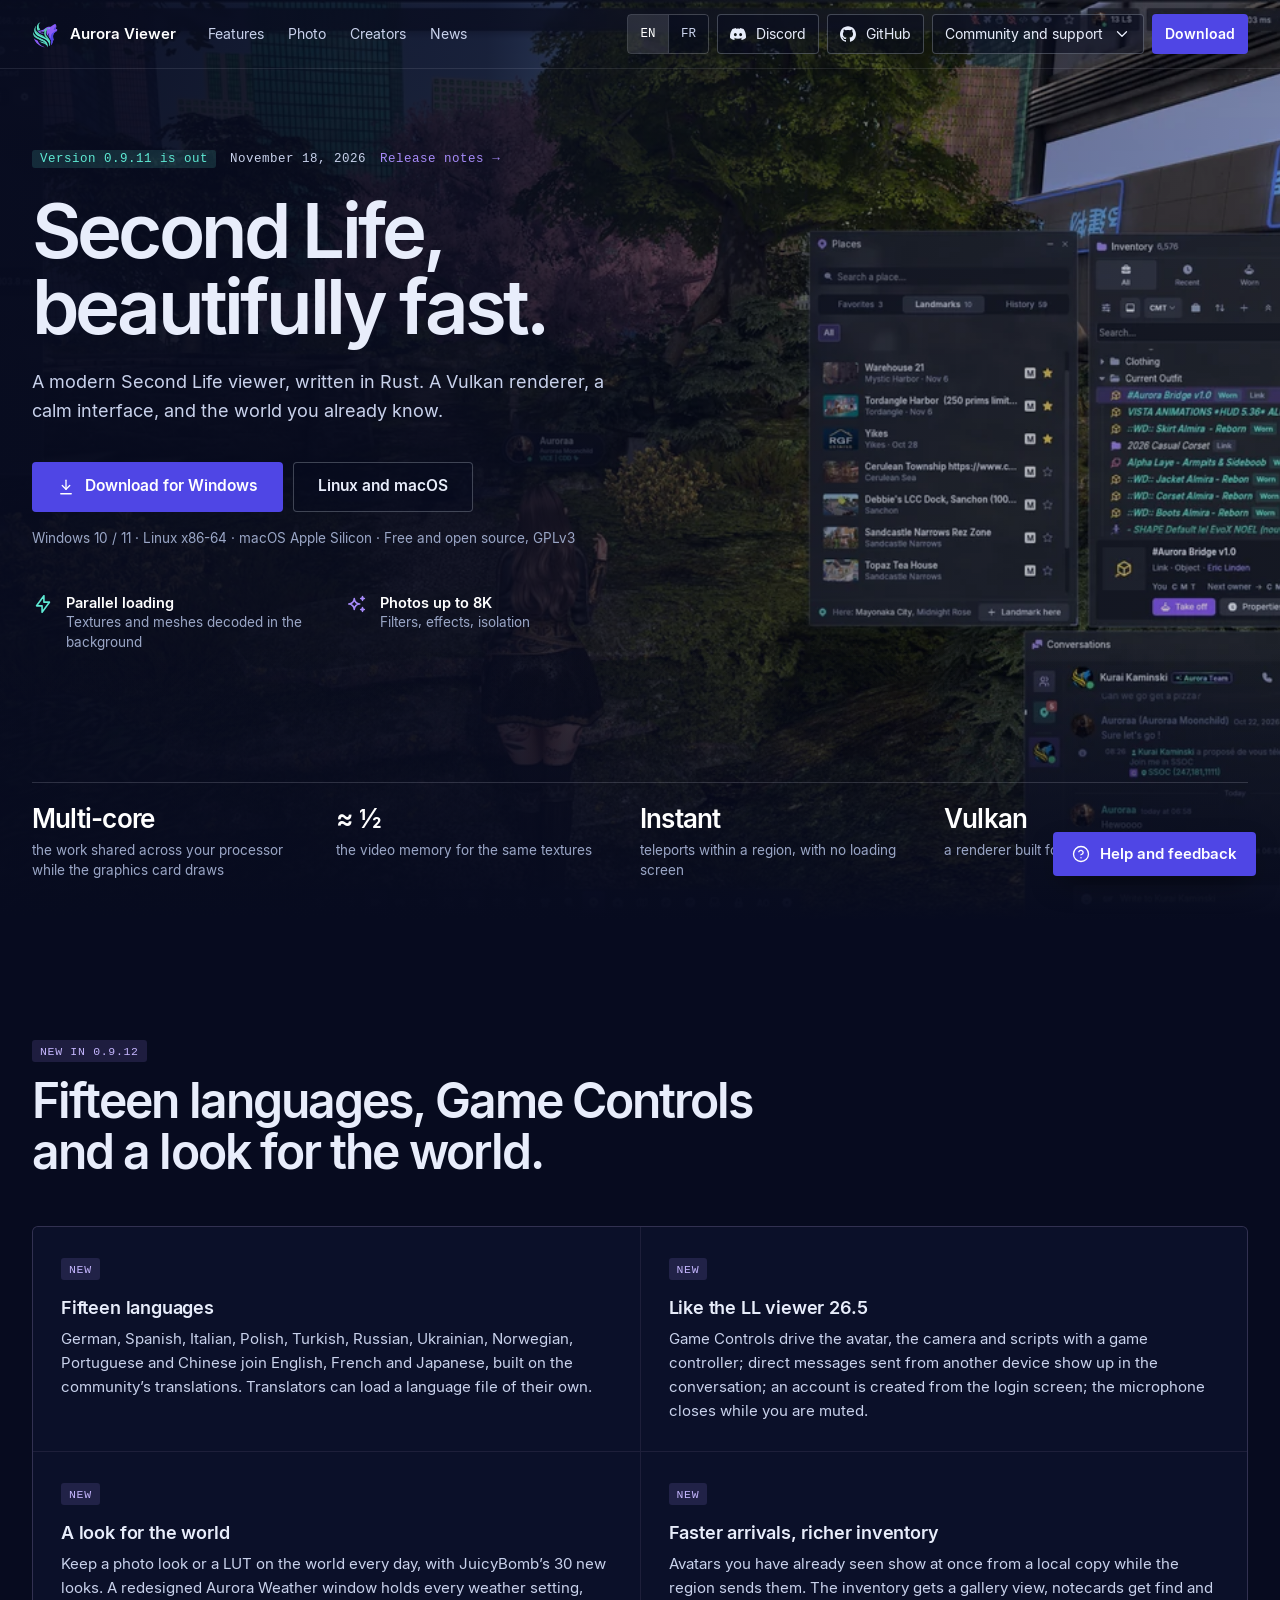
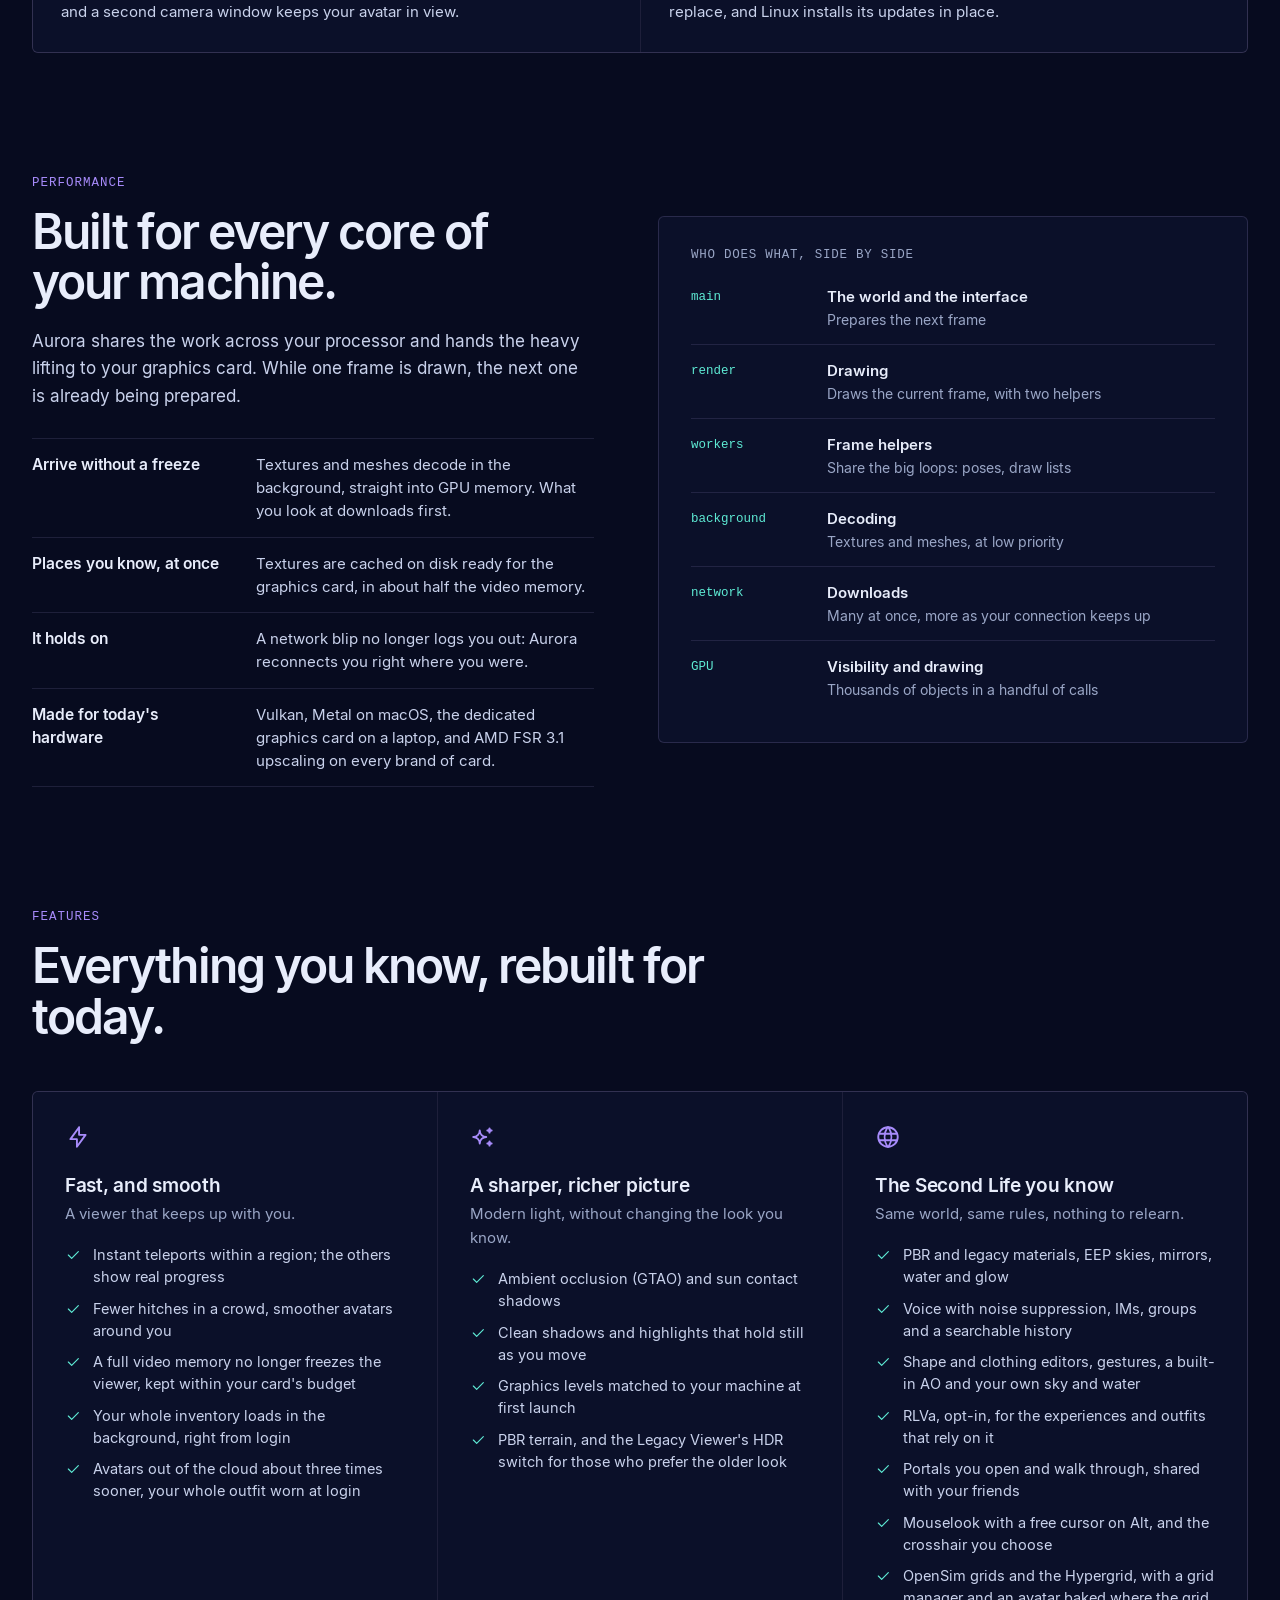
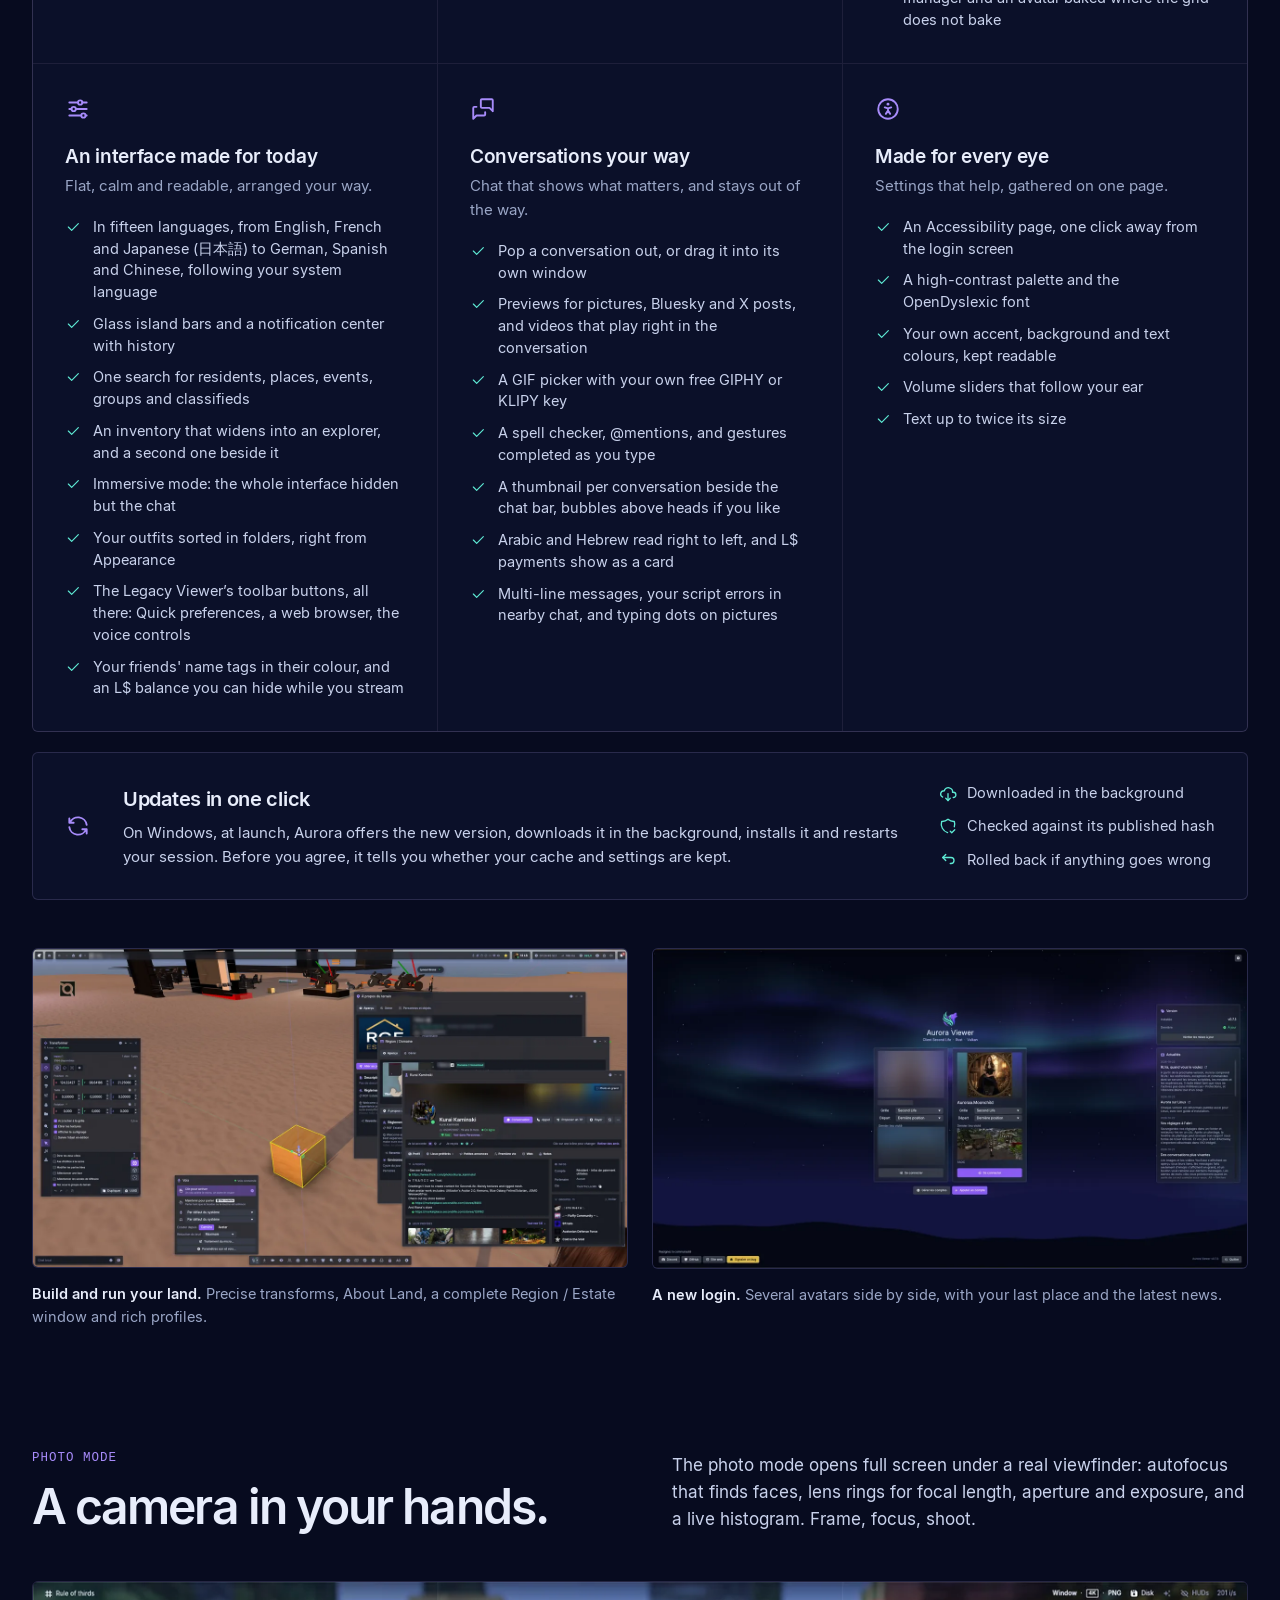
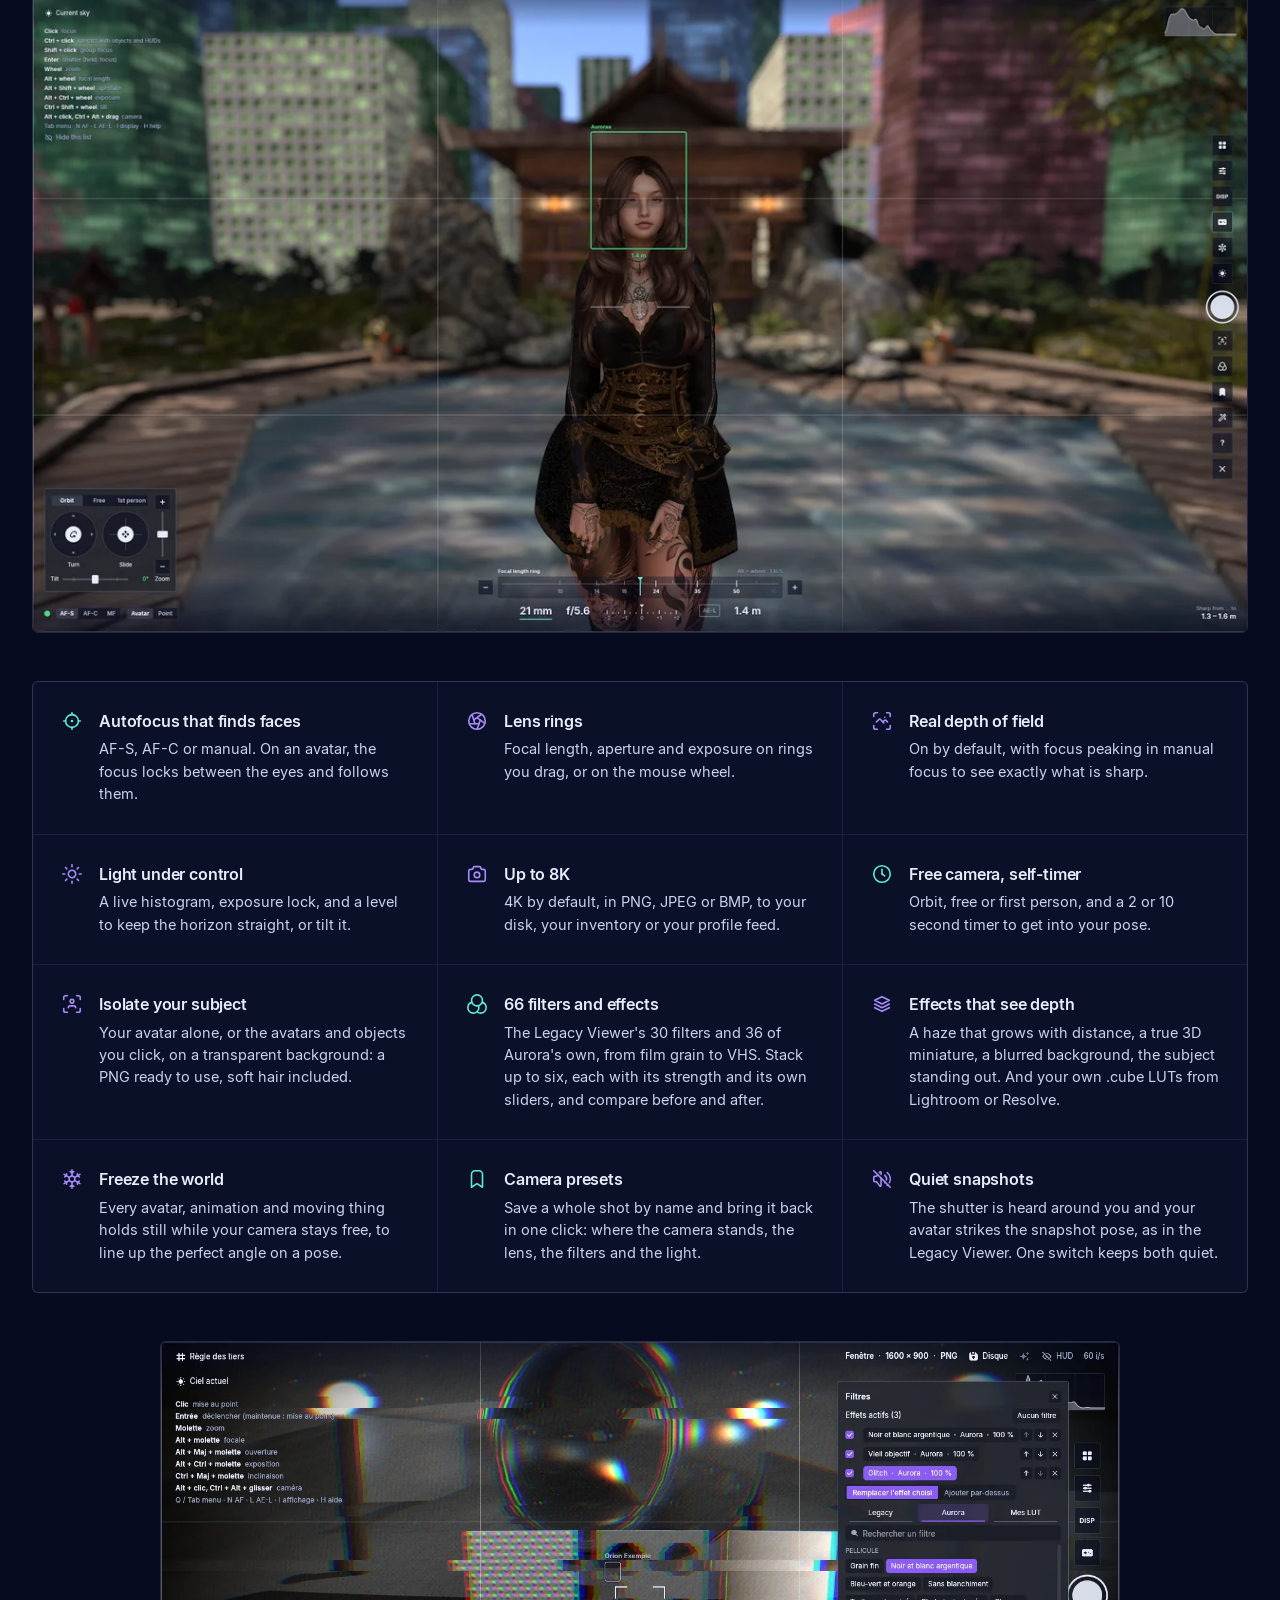
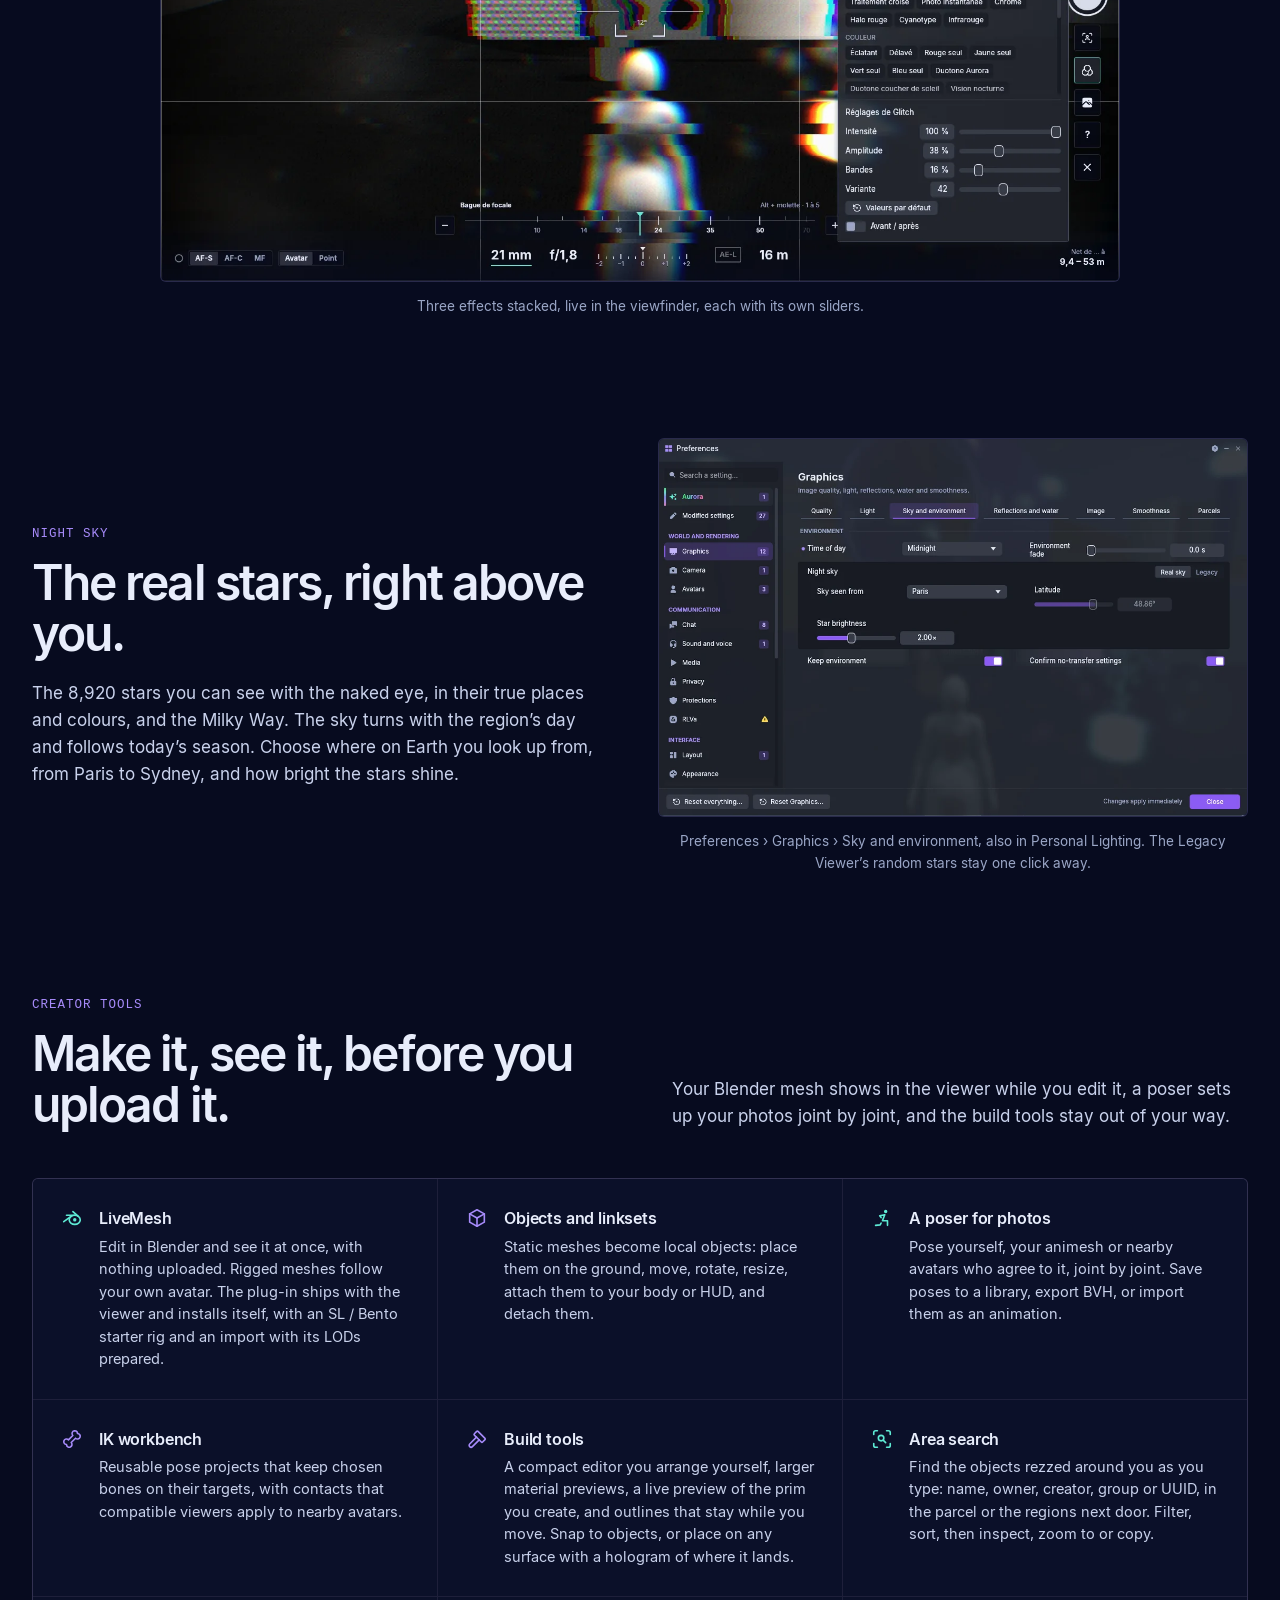
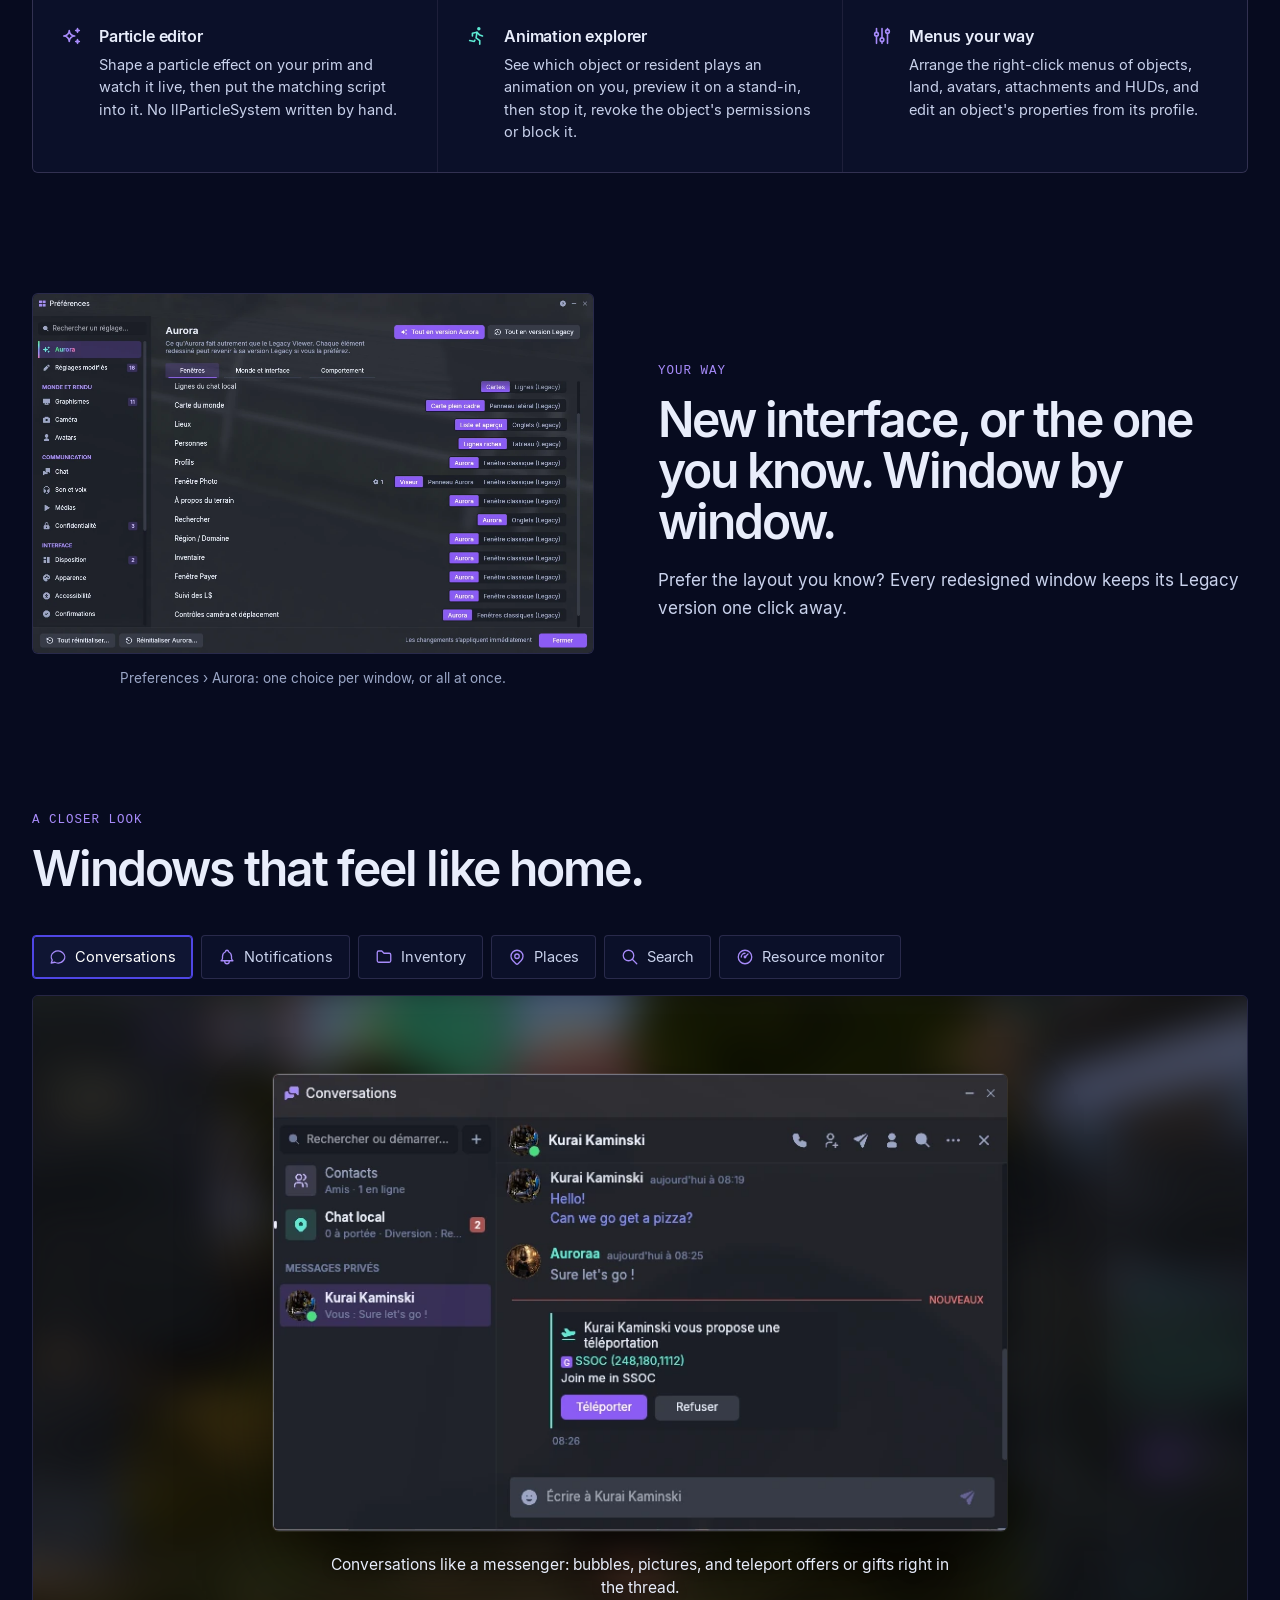
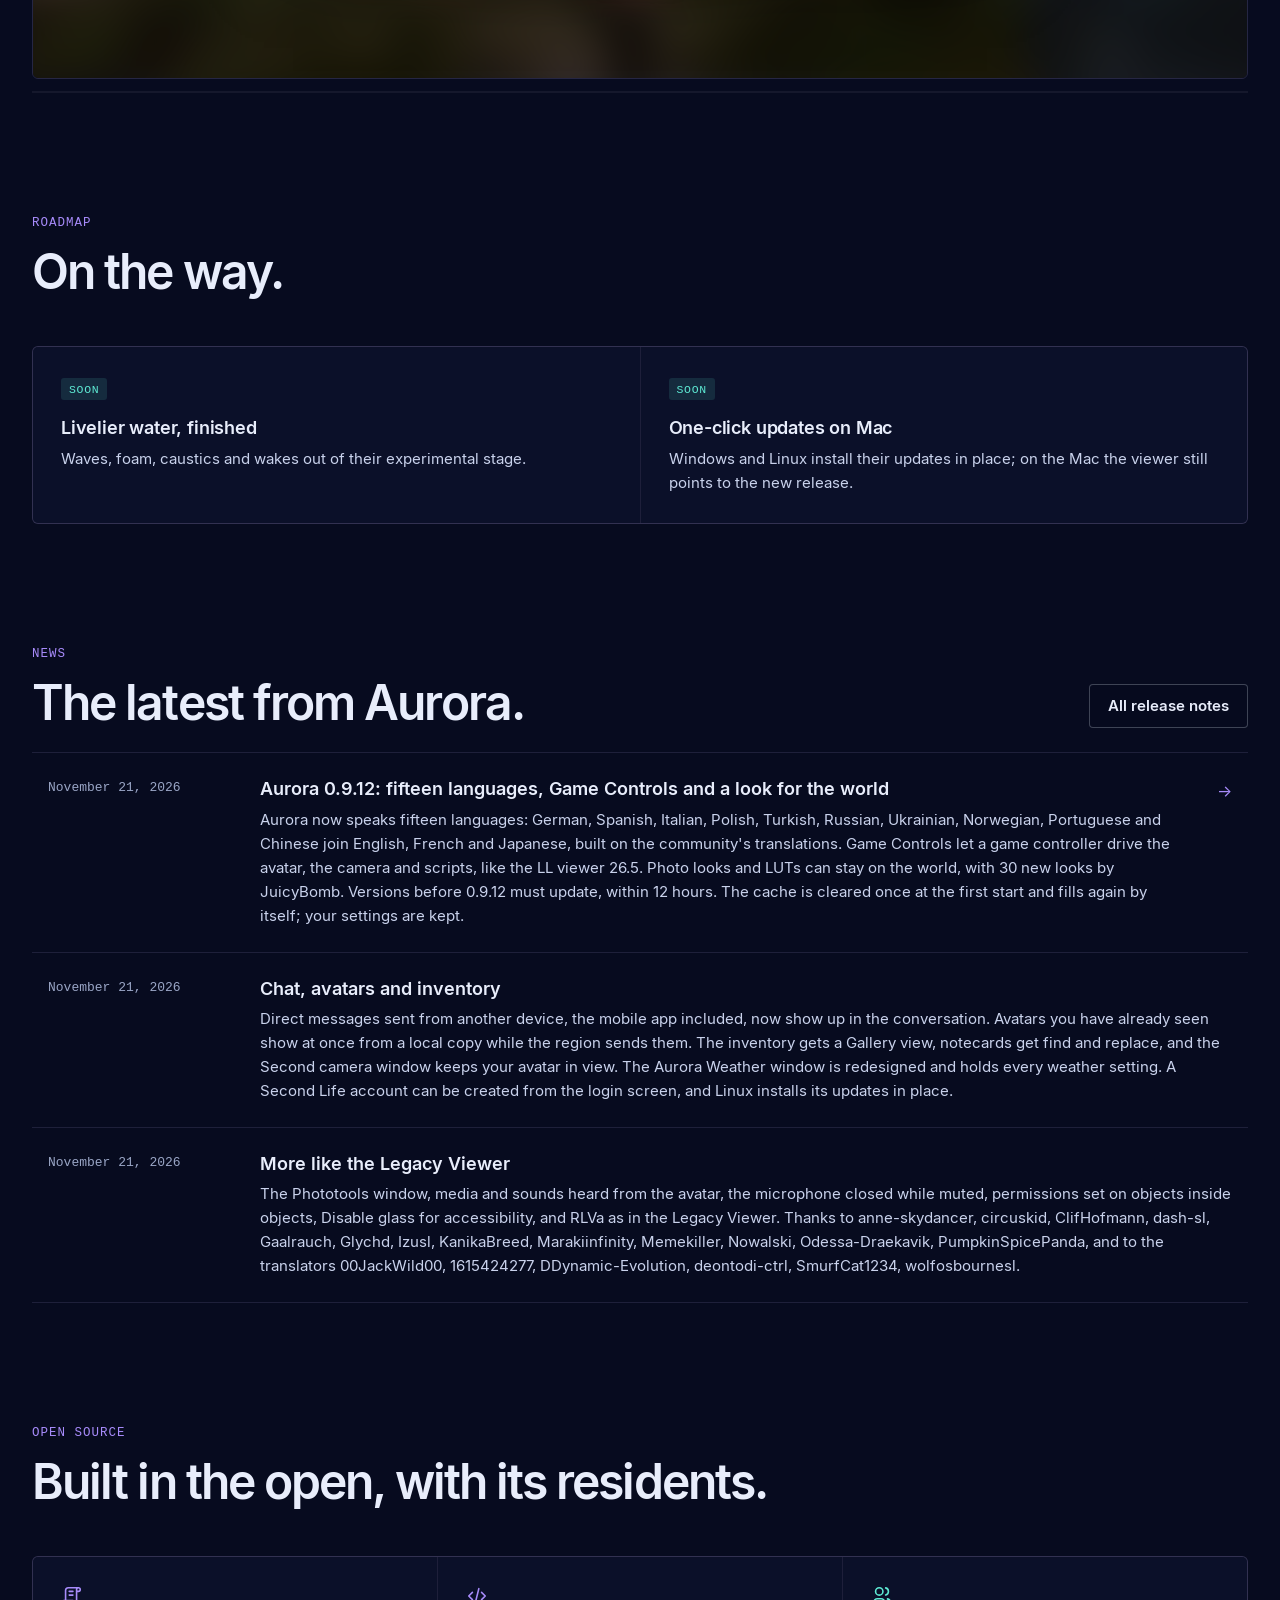
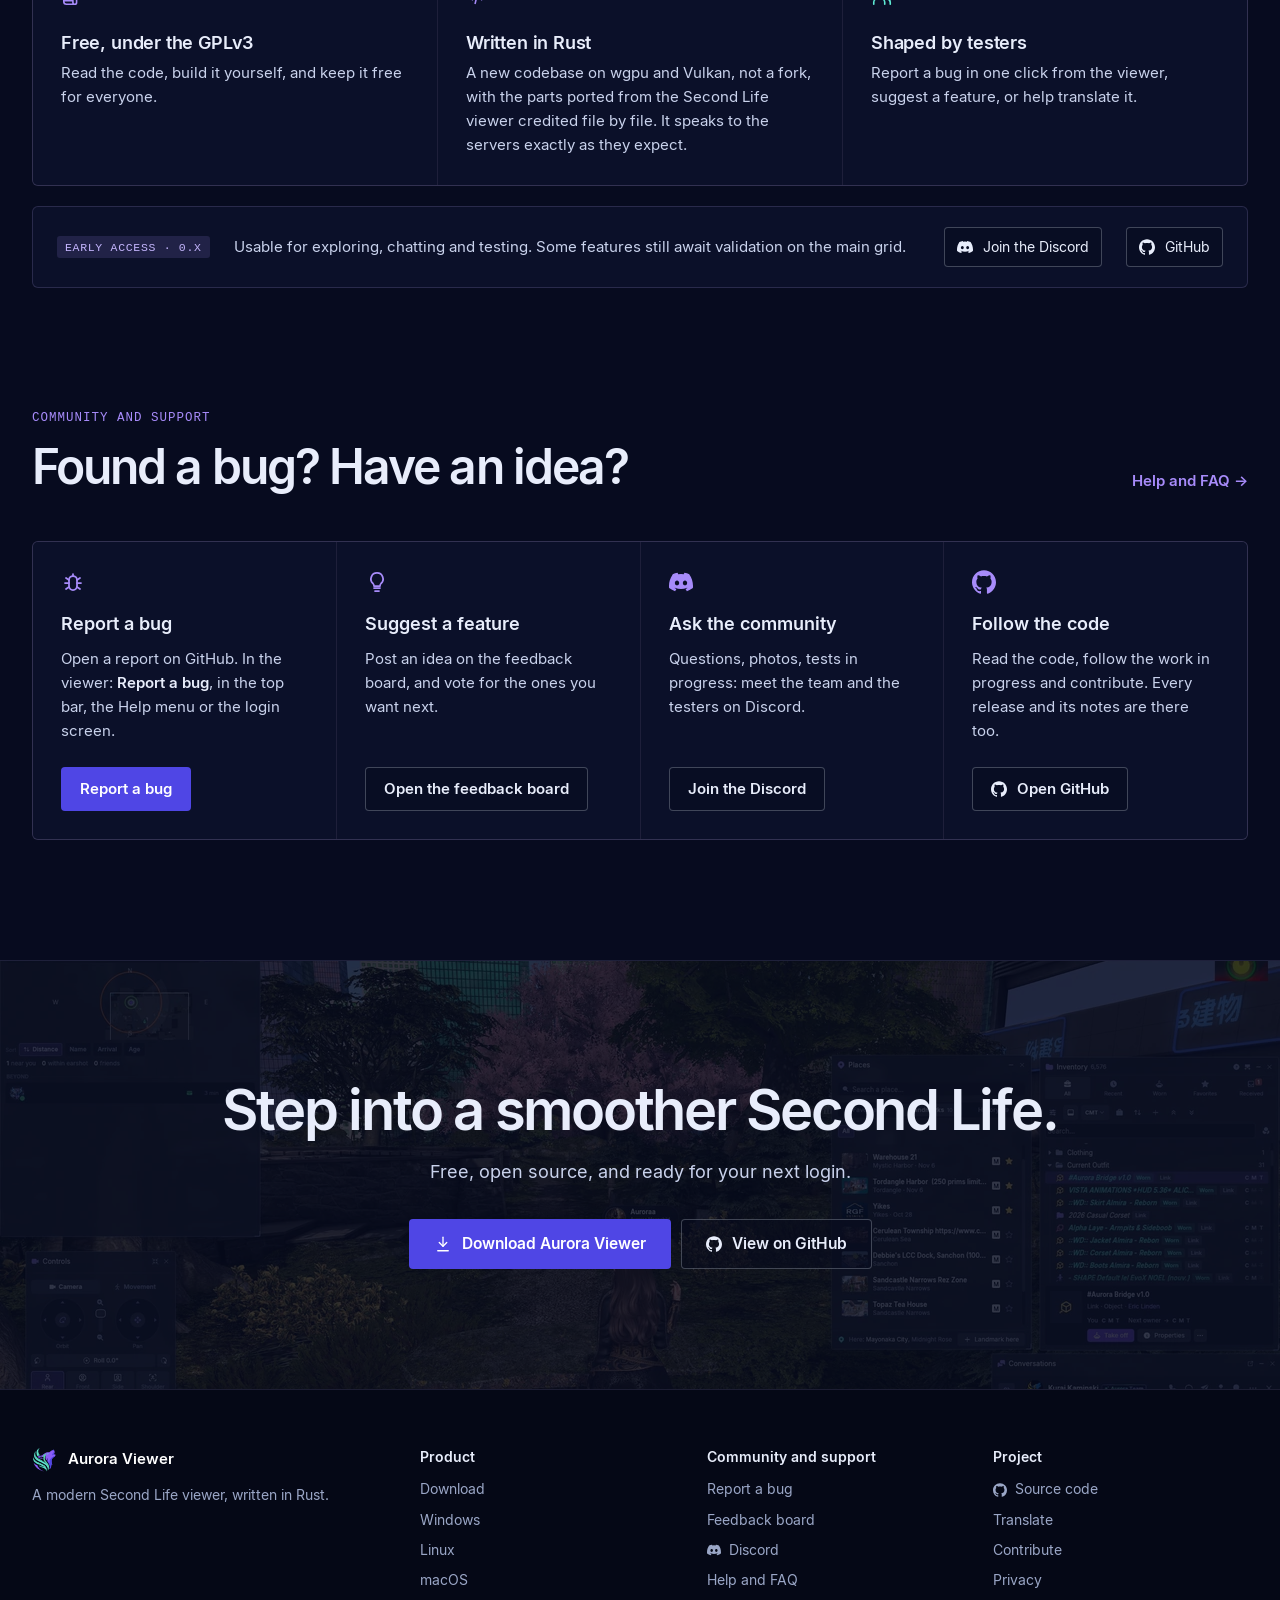
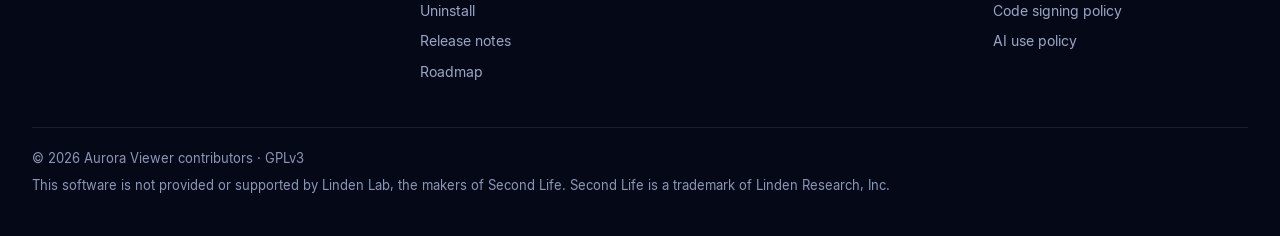
==== commit b4ebb9a2: "0.9.12 highlights, news fallback, fifteen languages and the roadmap" ====
--- a/index.html
+++ b/index.html
@@ -102,13 +102,13 @@
 
 <section id="new" class="sec">
   <div class="wrap">
-    <p class="eyebrow"><span class="chip violet" data-i18n="new.chip">New in 0.9.11</span></p>
-    <h2 class="display h2" data-i18n="new.title">A complete Director, Gaming mode and 360° pictures.</h2>
+    <p class="eyebrow"><span class="chip violet" data-i18n="new.chip">New in 0.9.12</span></p>
+    <h2 class="display h2" data-i18n="new.title">Fifteen languages, Game Controls and a look for the world.</h2>
     <div class="feat">
-      <div class="card scard"><span class="chip violet" data-i18n="new.badge">New</span><h3 data-i18n="new.director.title">A complete Director</h3><p data-i18n="new.director.text">Ready-made shots, renders up to 4K, films with their sound, montages, the photo looks and LUTs, and handles on the cameras. No ffmpeg yet? The Director downloads it in one click.</p></div>
-      <div class="card scard"><span class="chip violet" data-i18n="new.badge">New</span><h3 data-i18n="new.gaming.title">Gaming mode</h3><p data-i18n="new.gaming.text">Aurora steps back while you play a game: the world stops drawing and gives the video memory and RAM back, while chat, sounds and notifications keep working.</p></div>
-      <div class="card scard"><span class="chip violet" data-i18n="new.badge">New</span><h3 data-i18n="new.photo.title">360° pictures and better photos</h3><p data-i18n="new.photo.text">Take a 360° picture and view it as a panorama, keep the camera’s tilt in presets, let you and others look at the camera, and tune shadows and ambient occlusion in the viewfinder.</p></div>
-      <div class="card scard"><span class="chip violet" data-i18n="new.badge">New</span><h3 data-i18n="new.legacy.title">More like the Legacy Viewer</h3><p data-i18n="new.legacy.text">The Omnifilter, the pose stand, Favorite wearables, a target frame rate (Autotune), proxy settings, script sync with outside editors, and saved poses from the Legacy Viewer and Alchemy.</p></div>
+      <div class="card scard"><span class="chip violet" data-i18n="new.badge">New</span><h3 data-i18n="new.languages.title">Fifteen languages</h3><p data-i18n="new.languages.text">German, Spanish, Italian, Polish, Turkish, Russian, Ukrainian, Norwegian, Portuguese and Chinese join English, French and Japanese, built on the community’s translations. Translators can load a language file of their own.</p></div>
+      <div class="card scard"><span class="chip violet" data-i18n="new.badge">New</span><h3 data-i18n="new.ll265.title">Like the LL viewer 26.5</h3><p data-i18n="new.ll265.text">Game Controls drive the avatar, the camera and scripts with a game controller; direct messages sent from another device show up in the conversation; an account is created from the login screen; the microphone closes while you are muted.</p></div>
+      <div class="card scard"><span class="chip violet" data-i18n="new.badge">New</span><h3 data-i18n="new.look.title">A look for the world</h3><p data-i18n="new.look.text">Keep a photo look or a LUT on the world every day, with JuicyBomb’s 30 new looks. A redesigned Aurora Weather window holds every weather setting, and a second camera window keeps your avatar in view.</p></div>
+      <div class="card scard"><span class="chip violet" data-i18n="new.badge">New</span><h3 data-i18n="new.arrivals.title">Faster arrivals, richer inventory</h3><p data-i18n="new.arrivals.text">Avatars you have already seen show at once from a local copy while the region sends them. The inventory gets a gallery view, notecards get find and replace, and Linux installs its updates in place.</p></div>
     </div>
   </div>
 </section>
@@ -190,7 +190,7 @@
         <h3 data-i18n="feat.ui.title">An interface made for today</h3>
         <p class="sub" data-i18n="feat.ui.sub">Flat, calm and readable, arranged your way.</p>
         <ul class="ticks">
-          <li><svg class="i" viewBox="0 0 24 24" aria-hidden="true"><path d="M5 12l5 5l10 -10"/></svg><span data-i18n="feat.ui.6">In English, French and now Japanese (日本語), following your system language</span></li>
+          <li><svg class="i" viewBox="0 0 24 24" aria-hidden="true"><path d="M5 12l5 5l10 -10"/></svg><span data-i18n="feat.ui.6">In fifteen languages, from English, French and Japanese (日本語) to German, Spanish and Chinese, following your system language</span></li>
           <li><svg class="i" viewBox="0 0 24 24" aria-hidden="true"><path d="M5 12l5 5l10 -10"/></svg><span data-i18n="feat.ui.1">Glass island bars and a notification center with history</span></li>
           <li><svg class="i" viewBox="0 0 24 24" aria-hidden="true"><path d="M5 12l5 5l10 -10"/></svg><span data-i18n="feat.ui.2">One search for residents, places, events, groups and classifieds</span></li>
           <li><svg class="i" viewBox="0 0 24 24" aria-hidden="true"><path d="M5 12l5 5l10 -10"/></svg><span data-i18n="feat.ui.3">An inventory that widens into an explorer, and a second one beside it</span></li>
@@ -488,7 +488,7 @@
     <h2 class="display h2" data-i18n="road.title">On the way.</h2>
     <div class="feat">
       <div class="card scard"><span class="chip" data-i18n="soon">Soon</span><h3 data-i18n="road.water.title">Livelier water, finished</h3><p data-i18n="road.water.text">Waves, foam, caustics and wakes out of their experimental stage.</p></div>
-      <div class="card scard"><span class="chip" data-i18n="soon">Soon</span><h3 data-i18n="road.updates.title">One-click updates on Mac and Linux</h3><p data-i18n="road.updates.text">Today the viewer points to the new release; it will install it for you, as on Windows.</p></div>
+      <div class="card scard"><span class="chip" data-i18n="soon">Soon</span><h3 data-i18n="road.updates.title">One-click updates on Mac</h3><p data-i18n="road.updates.text">Windows and Linux install their updates in place; on the Mac the viewer still points to the new release.</p></div>
     </div>
   </div>
 </section>
@@ -503,9 +503,9 @@
       <a class="btn btn-line" href="https://github.com/Aurora-Viewer/Aurora-Viewer/releases" data-i18n="news.all">All release notes</a>
     </div>
     <div class="news" data-news>
-      <a class="nrow" href="https://github.com/Aurora-Viewer/Aurora-Viewer/releases/tag/v0.9.11"><time datetime="2026-11-18">November 18, 2026</time><div class="nbody"><h3>Aurora 0.9.11: a complete Director, Gaming mode and 360° pictures</h3><p>The Director becomes a full machinima tool: ready-made shots, renders up to 4K, films with their sound, montages, the photo looks and LUTs, handles on the cameras, and ffmpeg downloaded in one click. Gaming mode lets Aurora step back while you play: the world stops drawing and gives the video memory and RAM back, while chat and sounds go on. The photo window takes 360° pictures. Versions before 0.9.11 must update, within 12 hours. The cache is cleared once at the first start and fills again by itself; your settings are kept.</p></div><span class="more" aria-hidden="true">→</span></a>
-      <article class="nrow"><time datetime="2026-11-18">November 18, 2026</time><div class="nbody"><h3>Photos, inventory and chat</h3><p>The photo window keeps its tilt in presets, lets you and others look at the camera, and has shadow and ambient occlusion controls; 360° pictures open as panoramas. The inventory can show two panels side by side, Favorite wearables get picture rows and a Wear button, and sounds play locally or in-world. The Omnifilter hides, replaces or answers unwanted chat. The chat bar can be always shown, shown when typing or left to the Conversations window, and the chat keys can be changed.</p></div></article>
-      <article class="nrow"><time datetime="2026-11-18">November 18, 2026</time><div class="nbody"><h3>More like the Legacy Viewer</h3><p>The pose stand, a target frame rate (Autotune), proxy settings, script sync with outside editors, saved poses from the Legacy Viewer and Alchemy, the missing interface sounds and many RLVa fixes. Thanks to anne-skydancer, Bruica, chrzang, circuskid, ClifHofmann, dash-sl, Diviniity, emmelinedevere, Gaalrauch, Glychd, iGao, Izusl, KanikaBreed, lambskin, Marakiinfinity, Memekiller, MilkIsPrettyGood, Nowalski, nybyl, Odessa-Draekavik, RheaMercury, tasia-ai, vexxbyte, wolfosbournesl, Xevian and zdub0is.</p></div></article>
+      <a class="nrow" href="https://github.com/Aurora-Viewer/Aurora-Viewer/releases/tag/v0.9.12"><time datetime="2026-11-21">November 21, 2026</time><div class="nbody"><h3>Aurora 0.9.12: fifteen languages, Game Controls and a look for the world</h3><p>Aurora now speaks fifteen languages: German, Spanish, Italian, Polish, Turkish, Russian, Ukrainian, Norwegian, Portuguese and Chinese join English, French and Japanese, built on the community's translations. Game Controls let a game controller drive the avatar, the camera and scripts, like the LL viewer 26.5. Photo looks and LUTs can stay on the world, with 30 new looks by JuicyBomb. Versions before 0.9.12 must update, within 12 hours. The cache is cleared once at the first start and fills again by itself; your settings are kept.</p></div><span class="more" aria-hidden="true">→</span></a>
+      <article class="nrow"><time datetime="2026-11-21">November 21, 2026</time><div class="nbody"><h3>Chat, avatars and inventory</h3><p>Direct messages sent from another device, the mobile app included, now show up in the conversation. Avatars you have already seen show at once from a local copy while the region sends them. The inventory gets a Gallery view, notecards get find and replace, and the Second camera window keeps your avatar in view. The Aurora Weather window is redesigned and holds every weather setting. A Second Life account can be created from the login screen, and Linux installs its updates in place.</p></div></article>
+      <article class="nrow"><time datetime="2026-11-21">November 21, 2026</time><div class="nbody"><h3>More like the Legacy Viewer</h3><p>The Phototools window, media and sounds heard from the avatar, the microphone closed while muted, permissions set on objects inside objects, Disable glass for accessibility, and RLVa as in the Legacy Viewer. Thanks to anne-skydancer, circuskid, ClifHofmann, dash-sl, Gaalrauch, Glychd, Izusl, KanikaBreed, Marakiinfinity, Memekiller, Nowalski, Odessa-Draekavik, PumpkinSpicePanda, and to the translators 00JackWild00, 1615424277, DDynamic-Evolution, deontodi-ctrl, SmurfCat1234, wolfosbournesl.</p></div></article>
     </div>
   </div>
 </section>
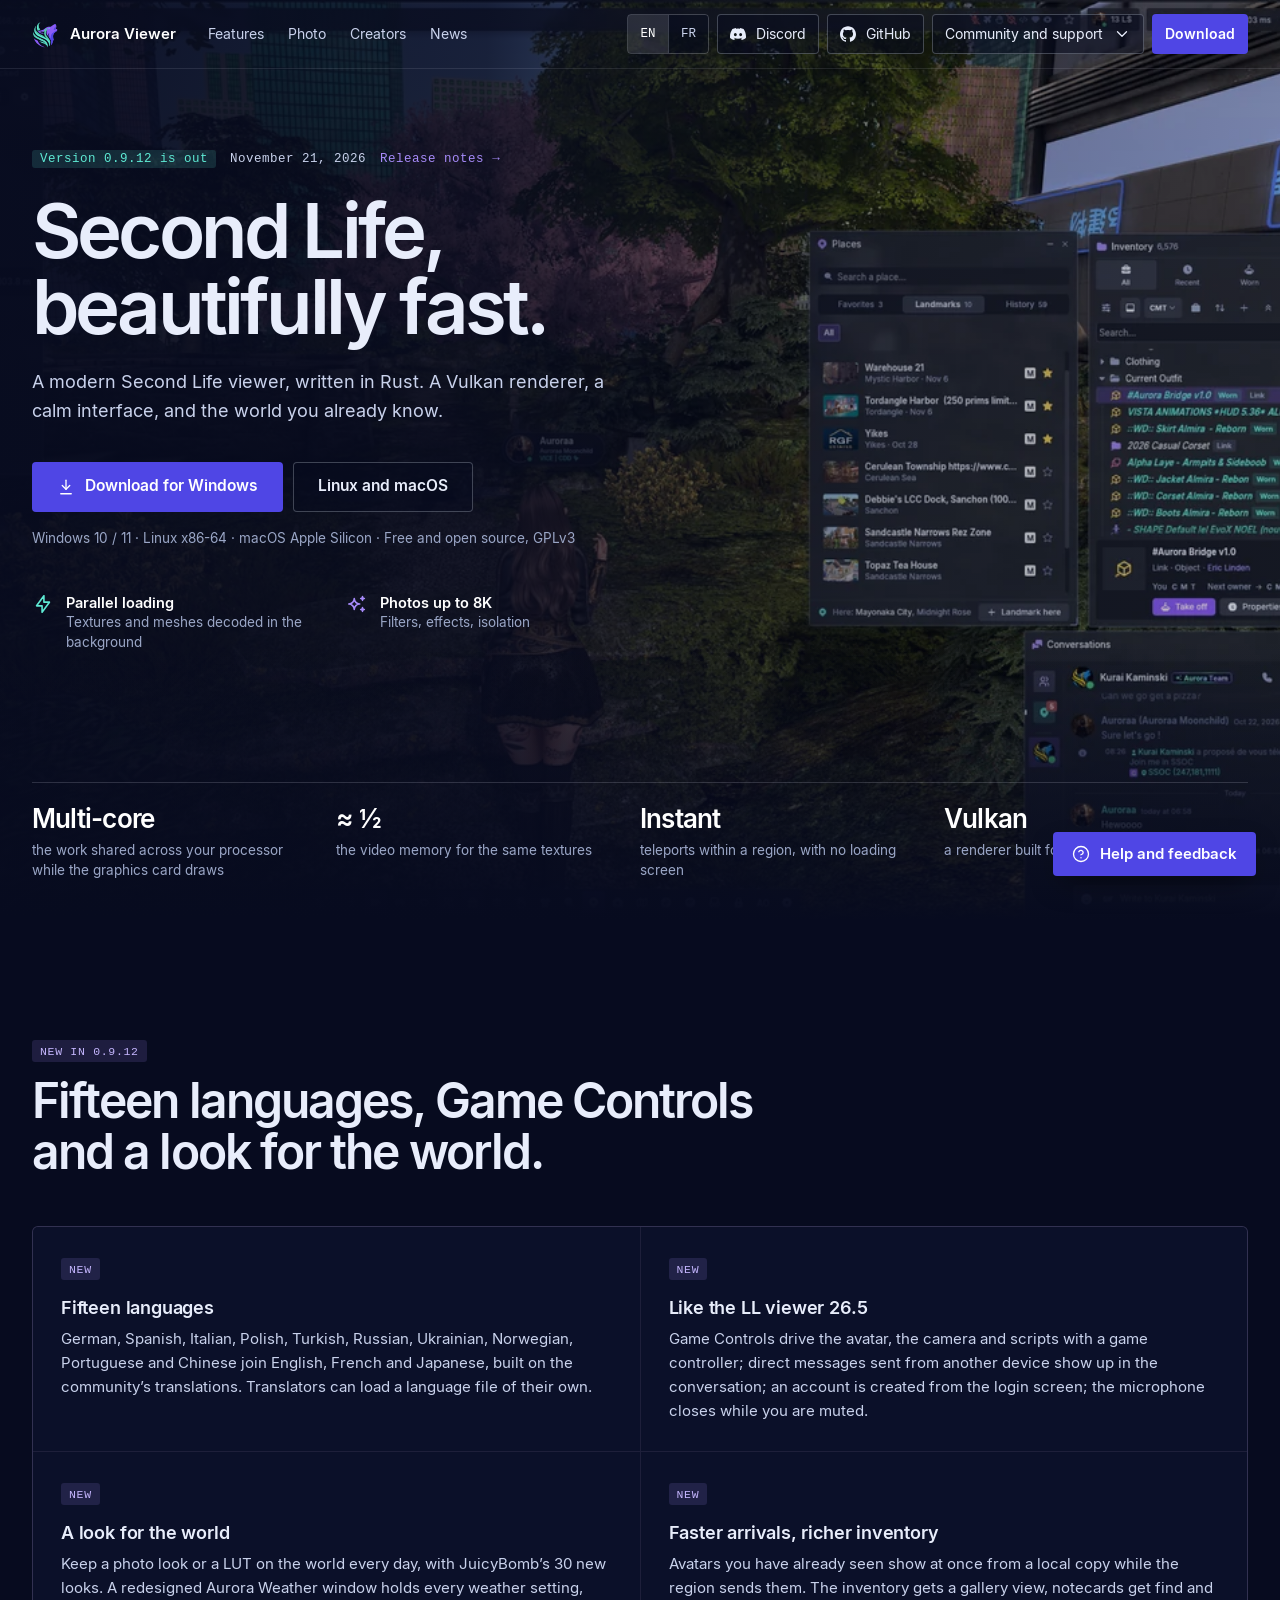
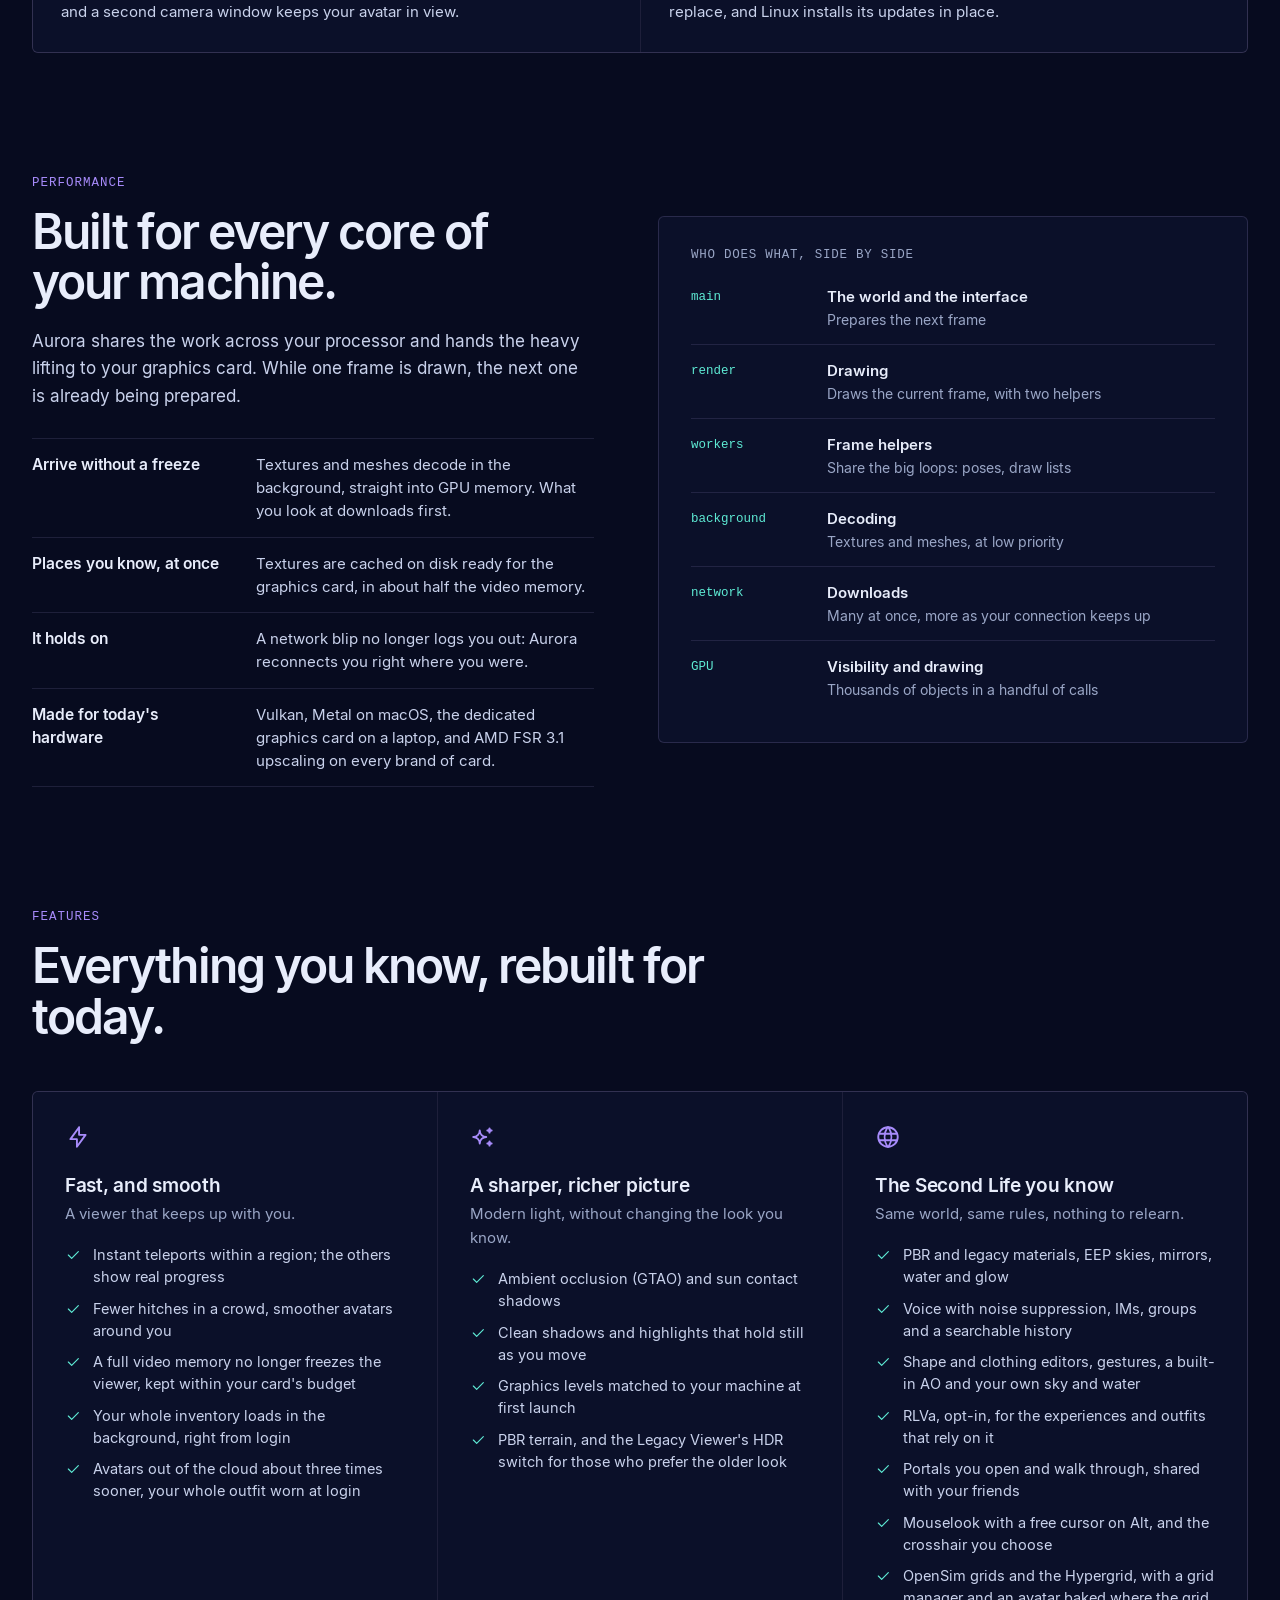
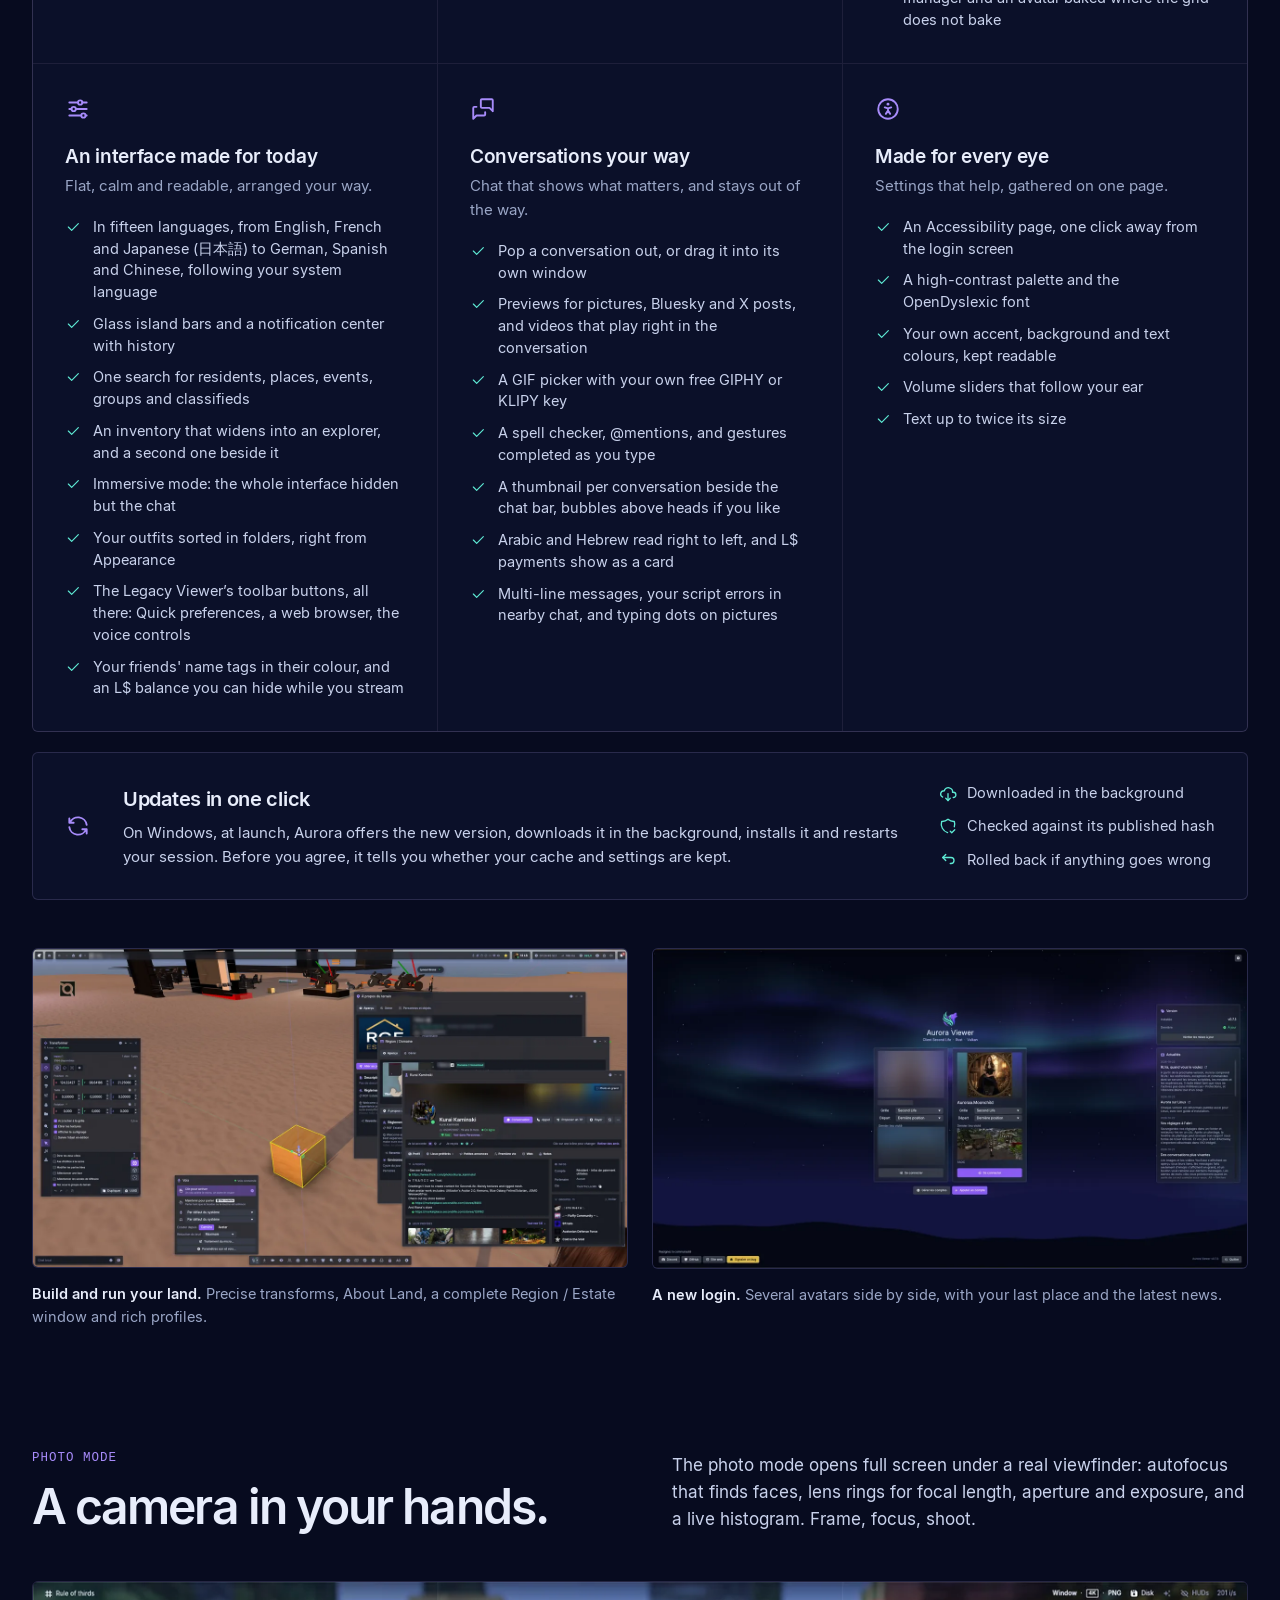
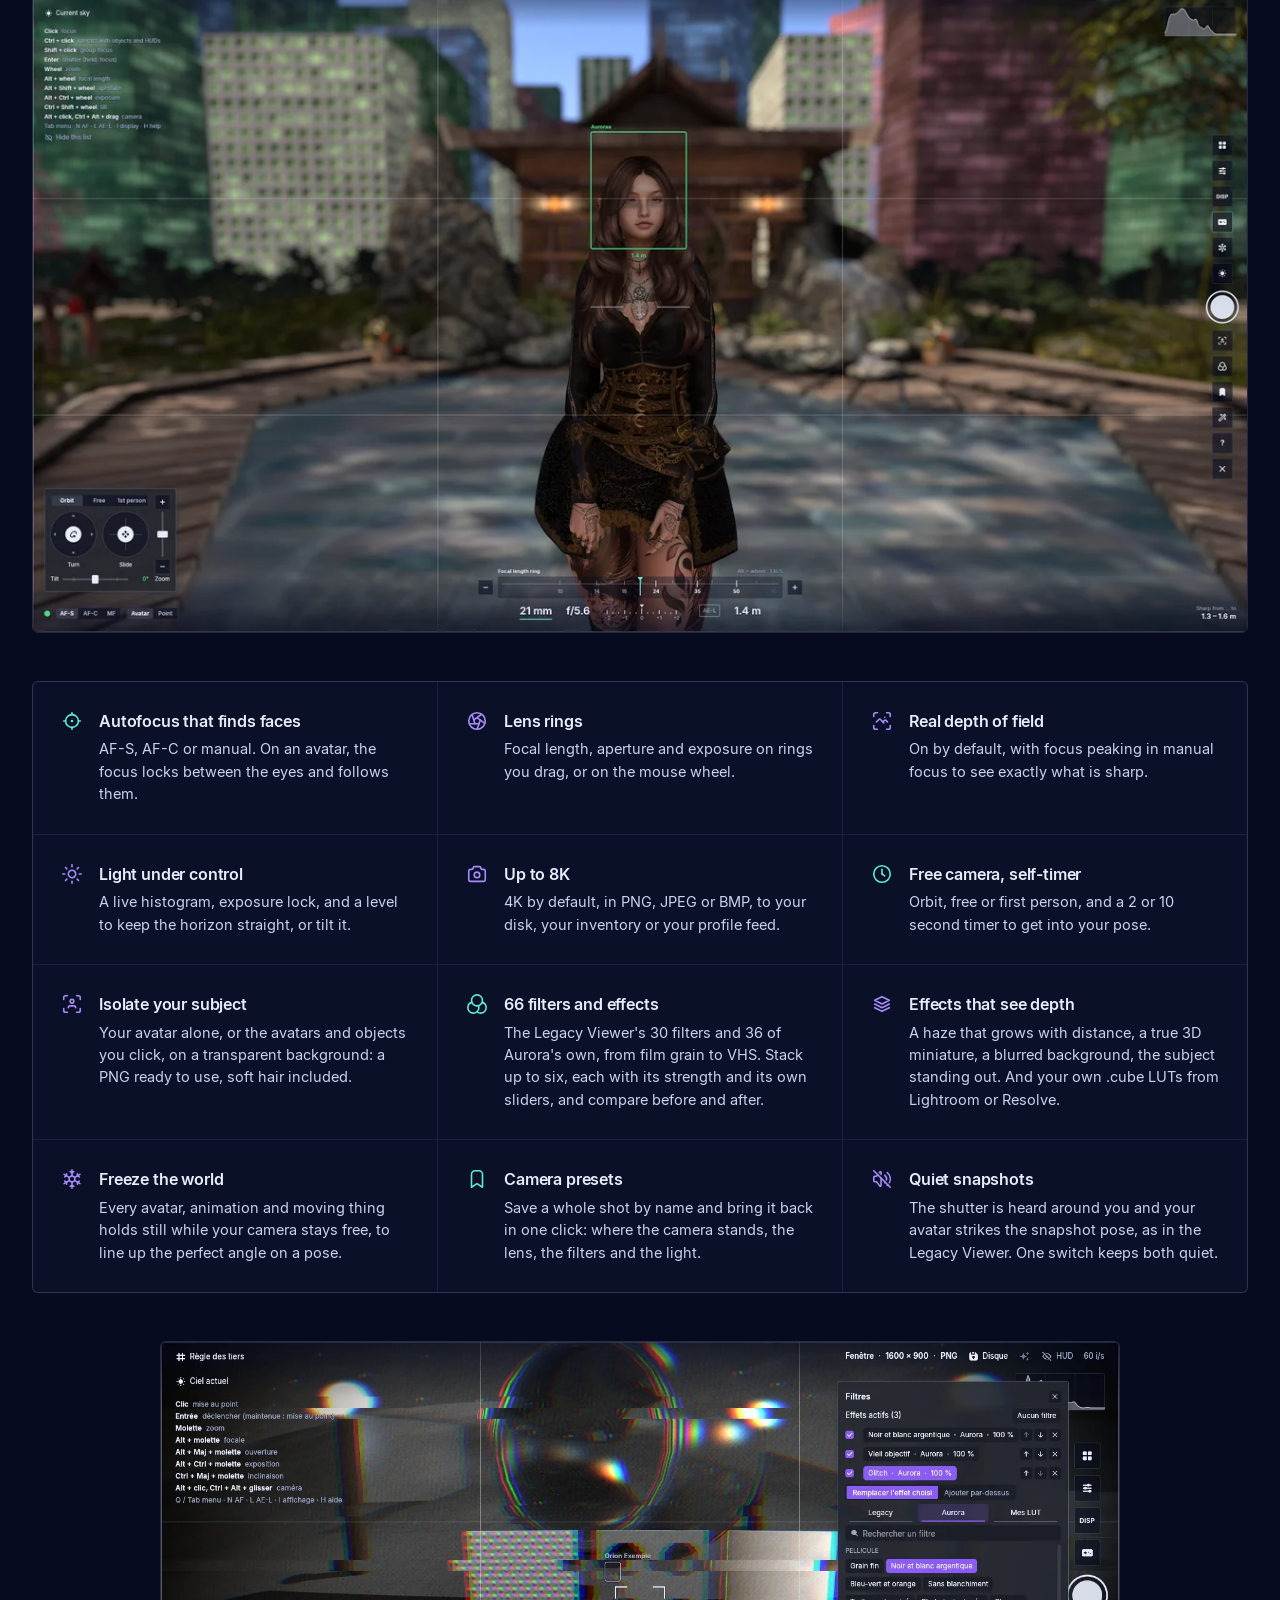
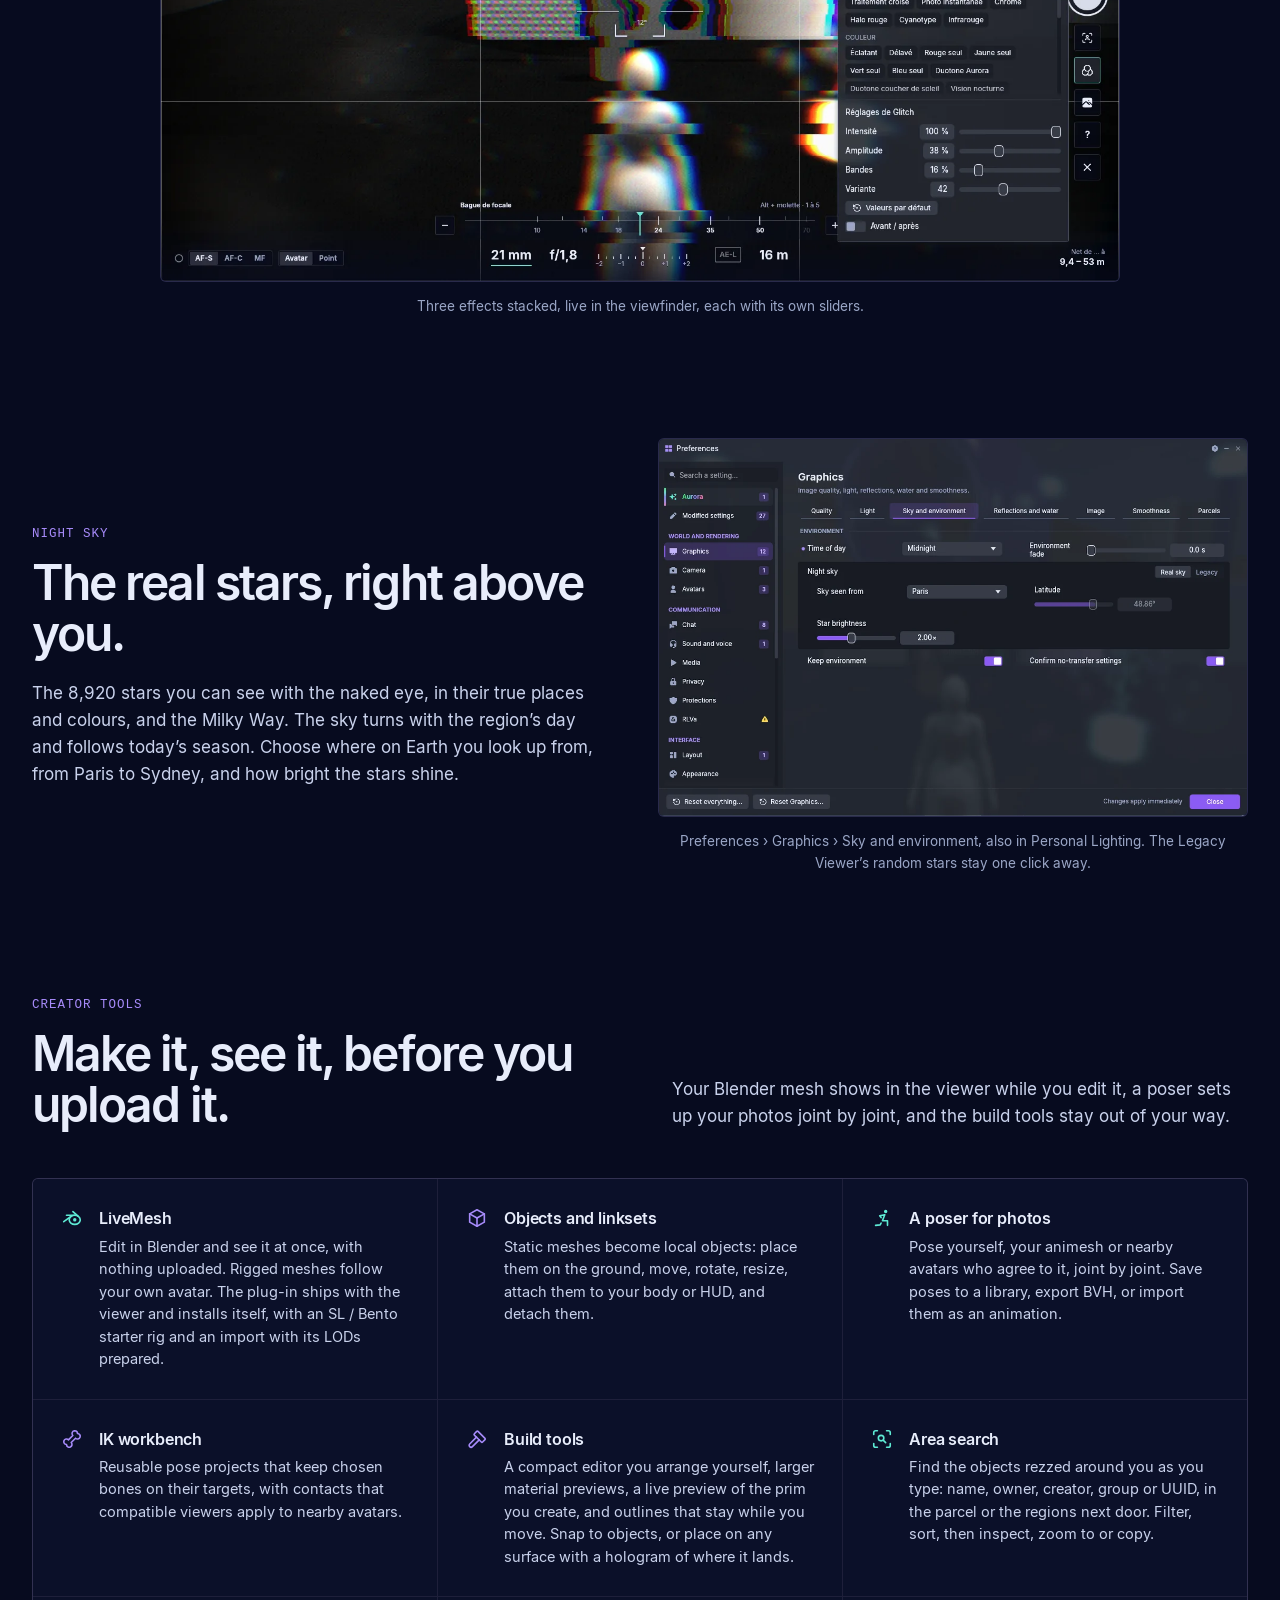
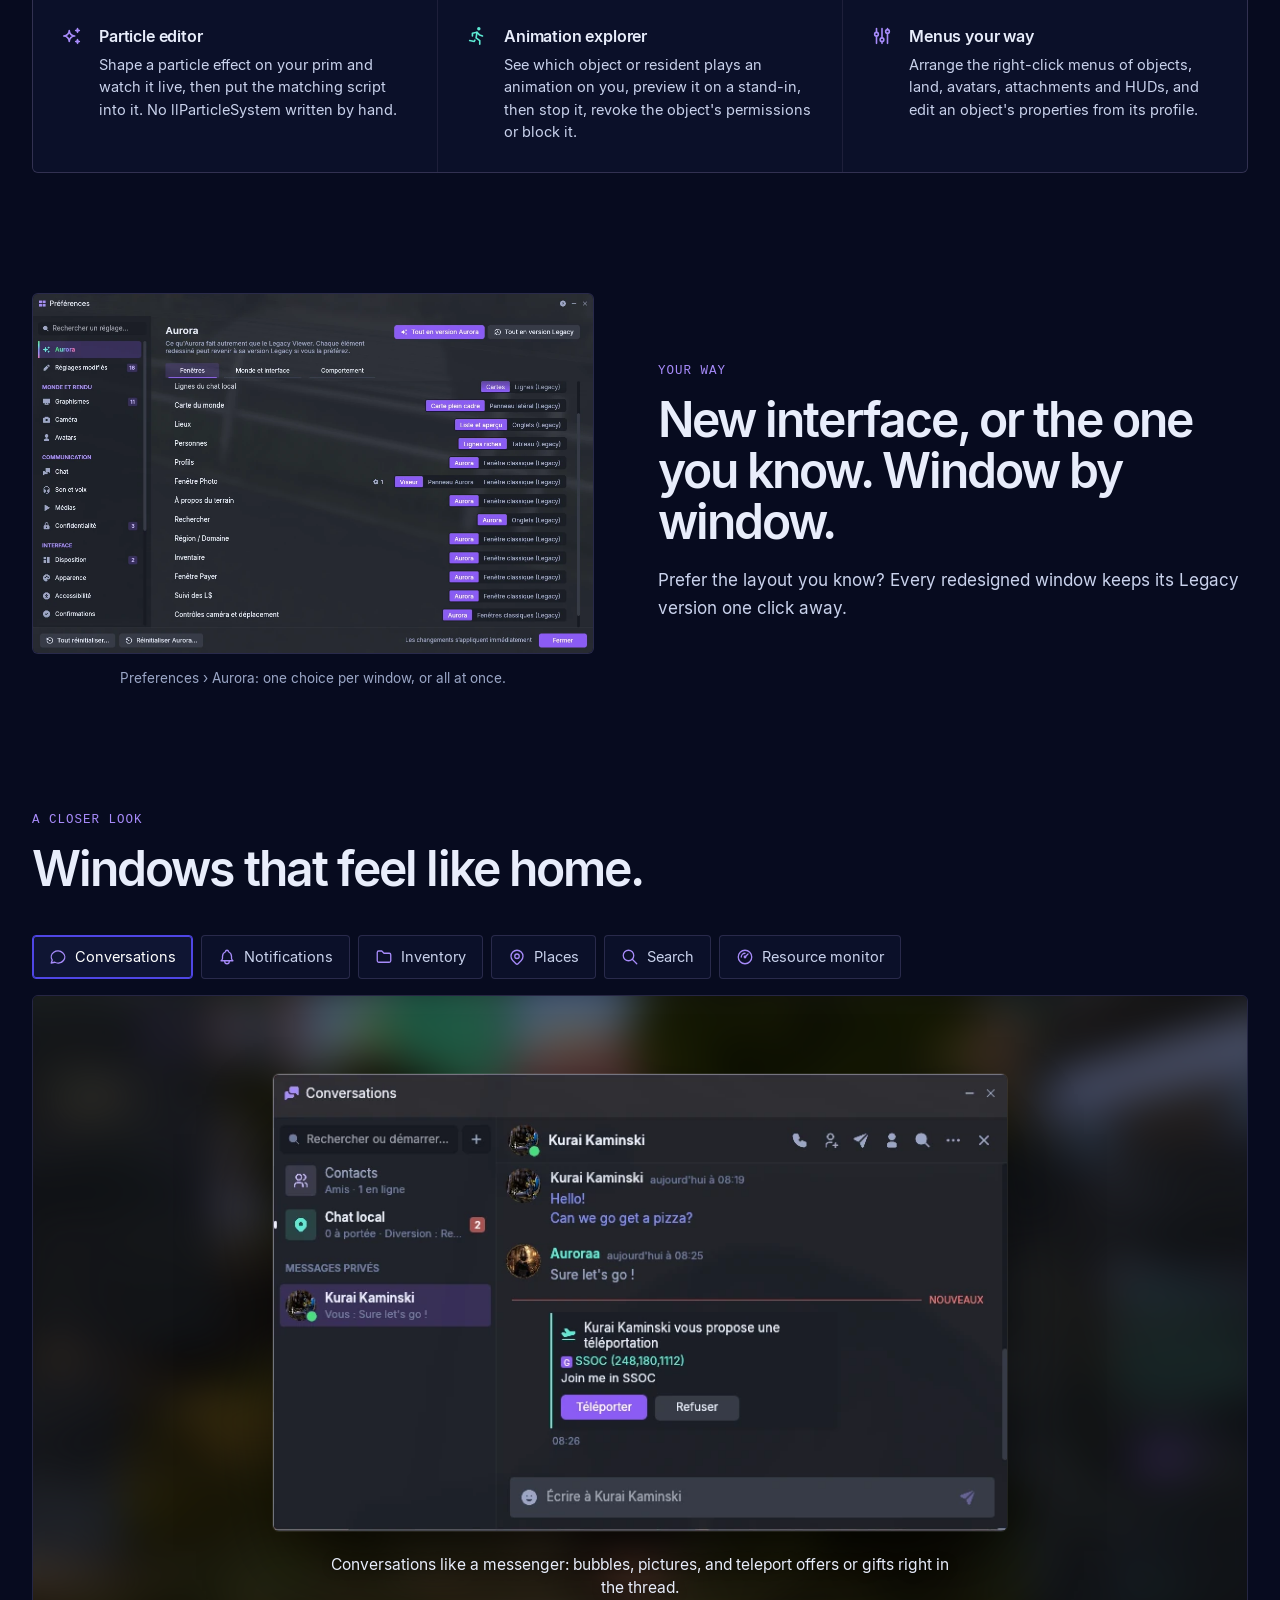
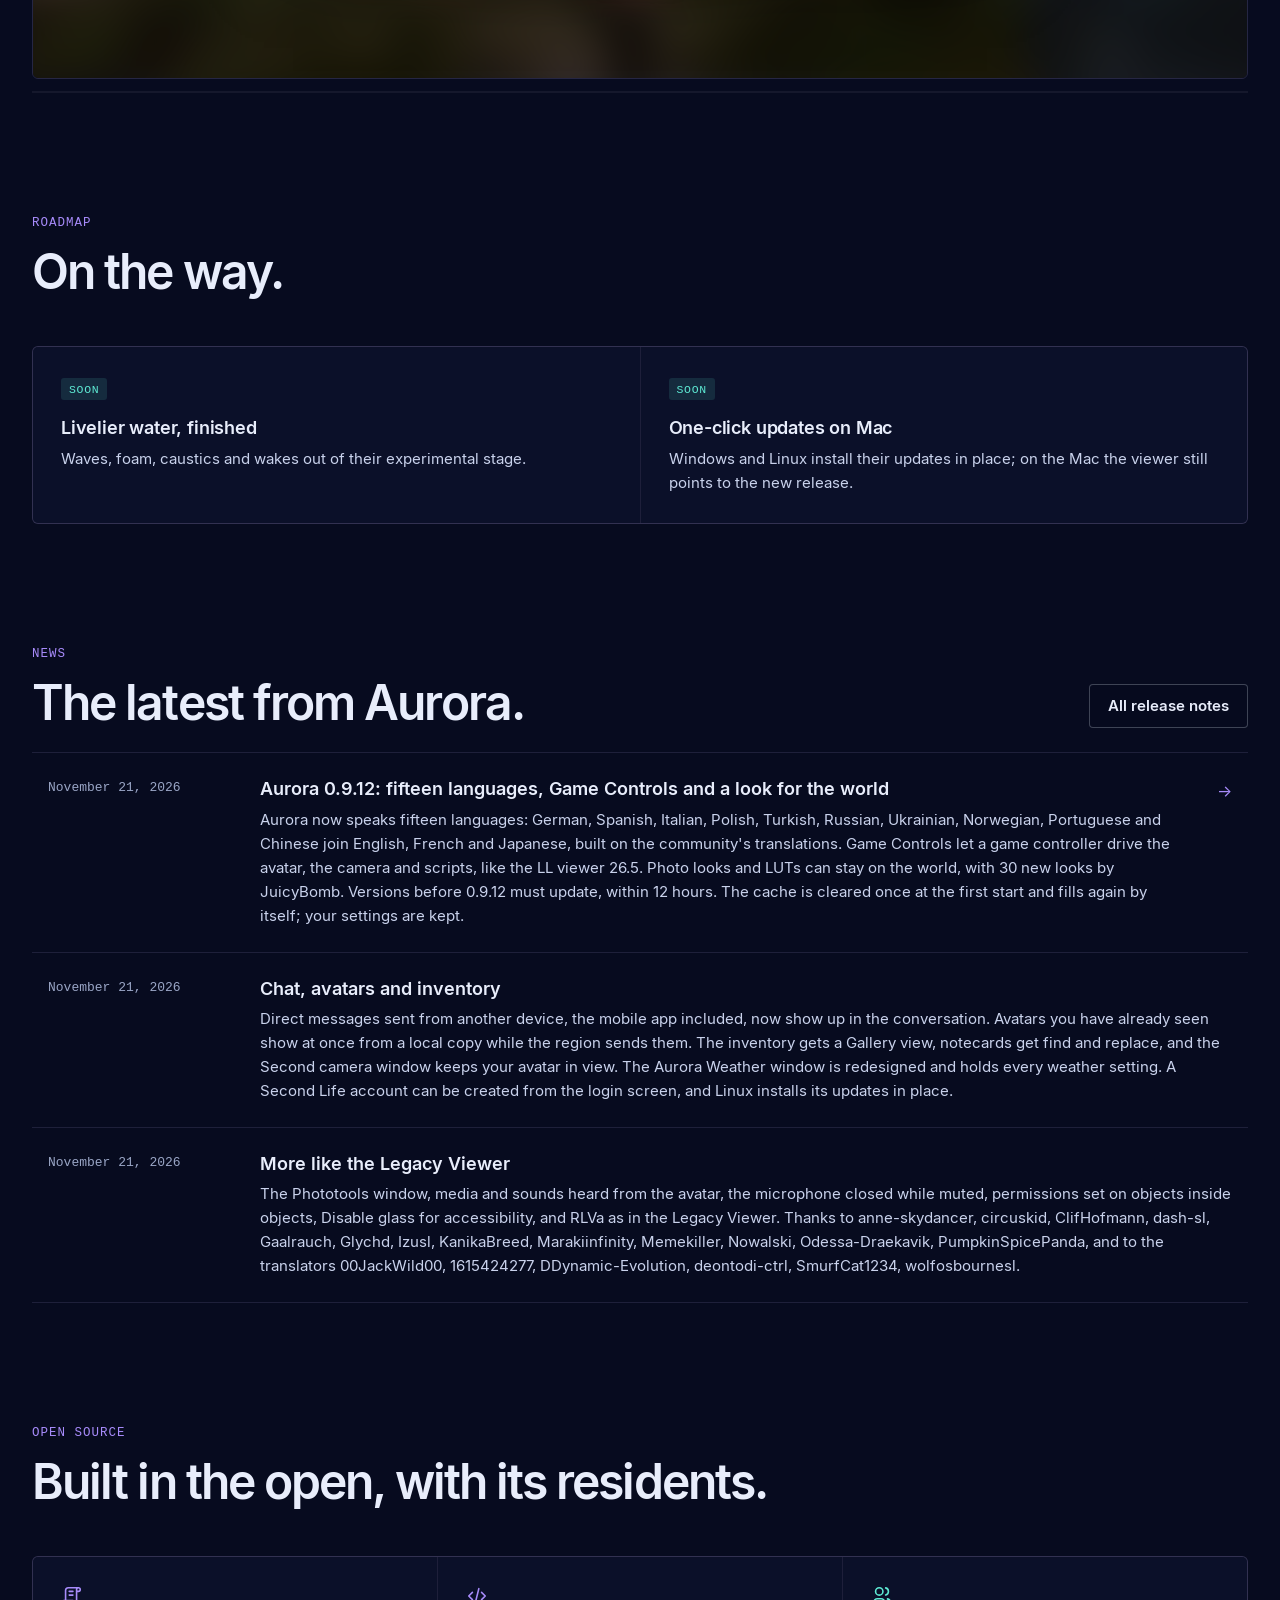
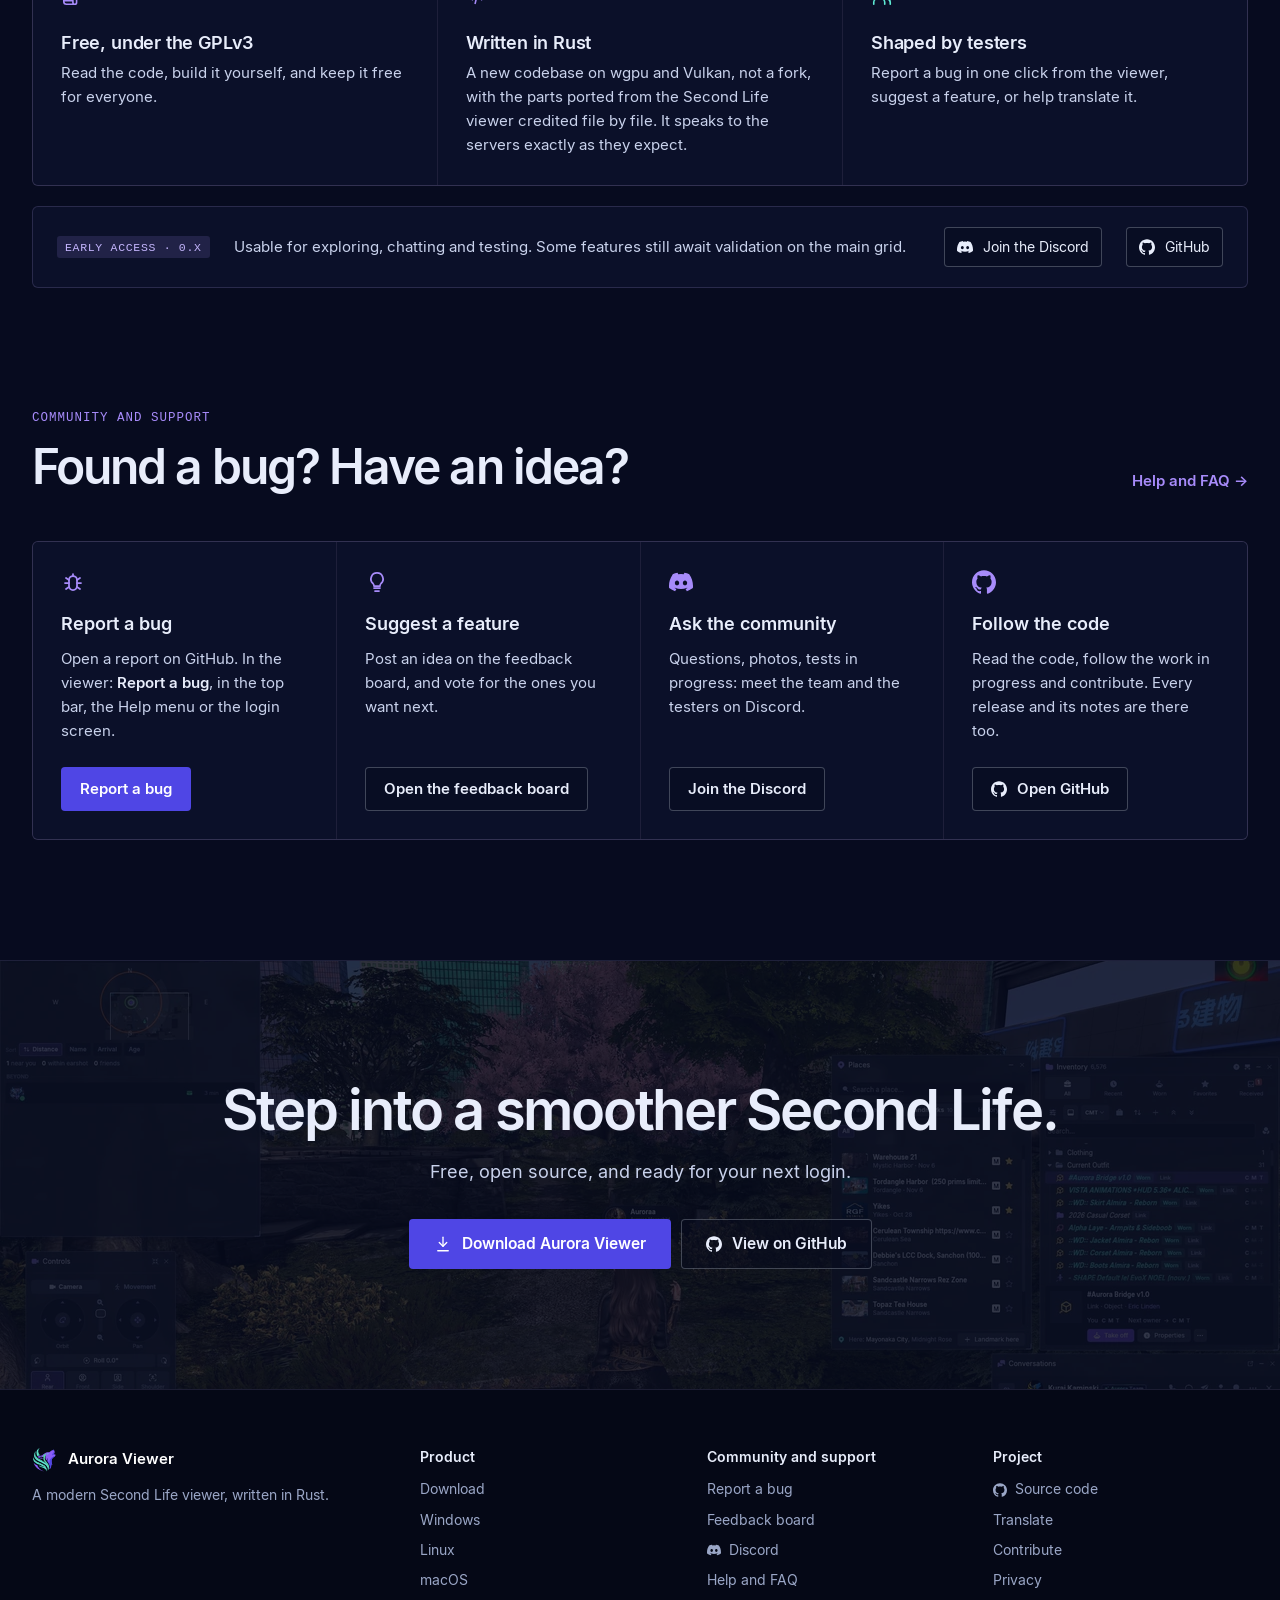
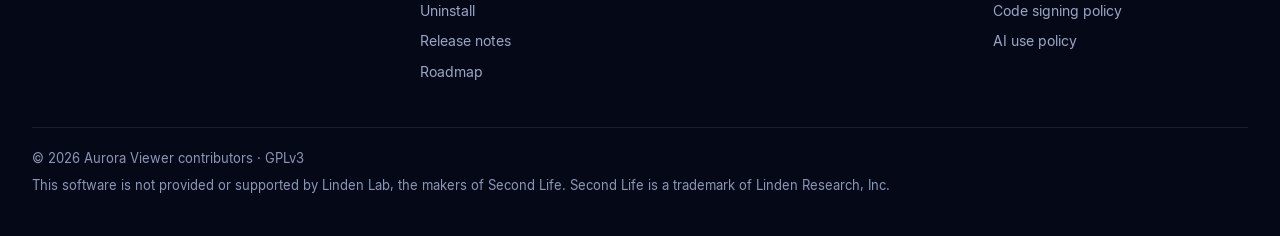
==== commit f767d2f9: "Version 0.9.12: date, downloads and sizes" ====
--- a/index.html
+++ b/index.html
@@ -73,8 +73,8 @@
   <div class="wrap hero-in">
     <div class="hero-copy">
       <p class="hero-tag">
-        <span class="vtag"><span data-i18n="pill.before">Version</span> <span data-version>0.9.11</span> <span data-i18n="pill.after">is out</span></span>
-        <span data-release-date data-date="2026-11-18T00:45:53Z">November 18, 2026</span>
+        <span class="vtag"><span data-i18n="pill.before">Version</span> <span data-version>0.9.12</span> <span data-i18n="pill.after">is out</span></span>
+        <span data-release-date data-date="2026-11-21T02:48:51Z">November 21, 2026</span>
         <a href="https://github.com/Aurora-Viewer/Aurora-Viewer/releases/latest" data-release-link><span data-i18n="pill.notes">Release notes</span> →</a>
       </p>
       <h1 class="display h1" data-i18n="hero.title">Second Life,<br>beautifully fast.</h1>
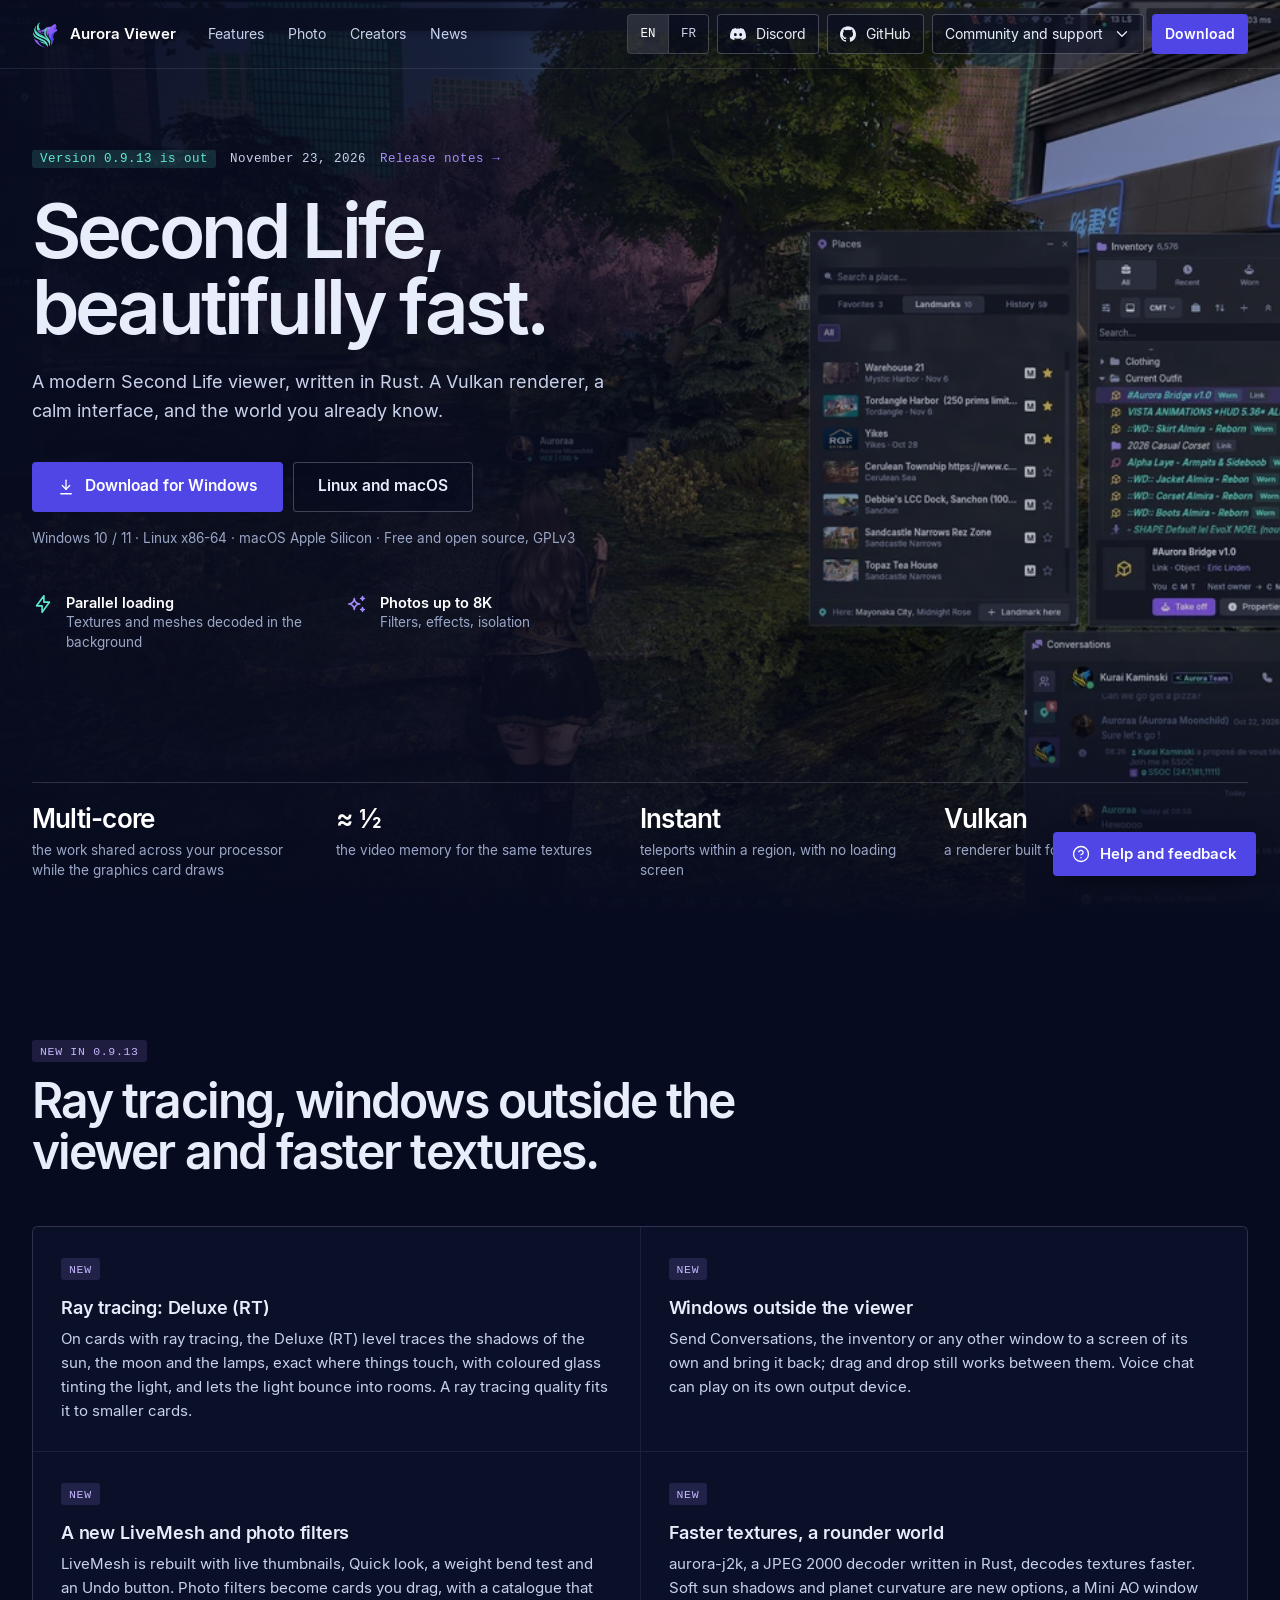
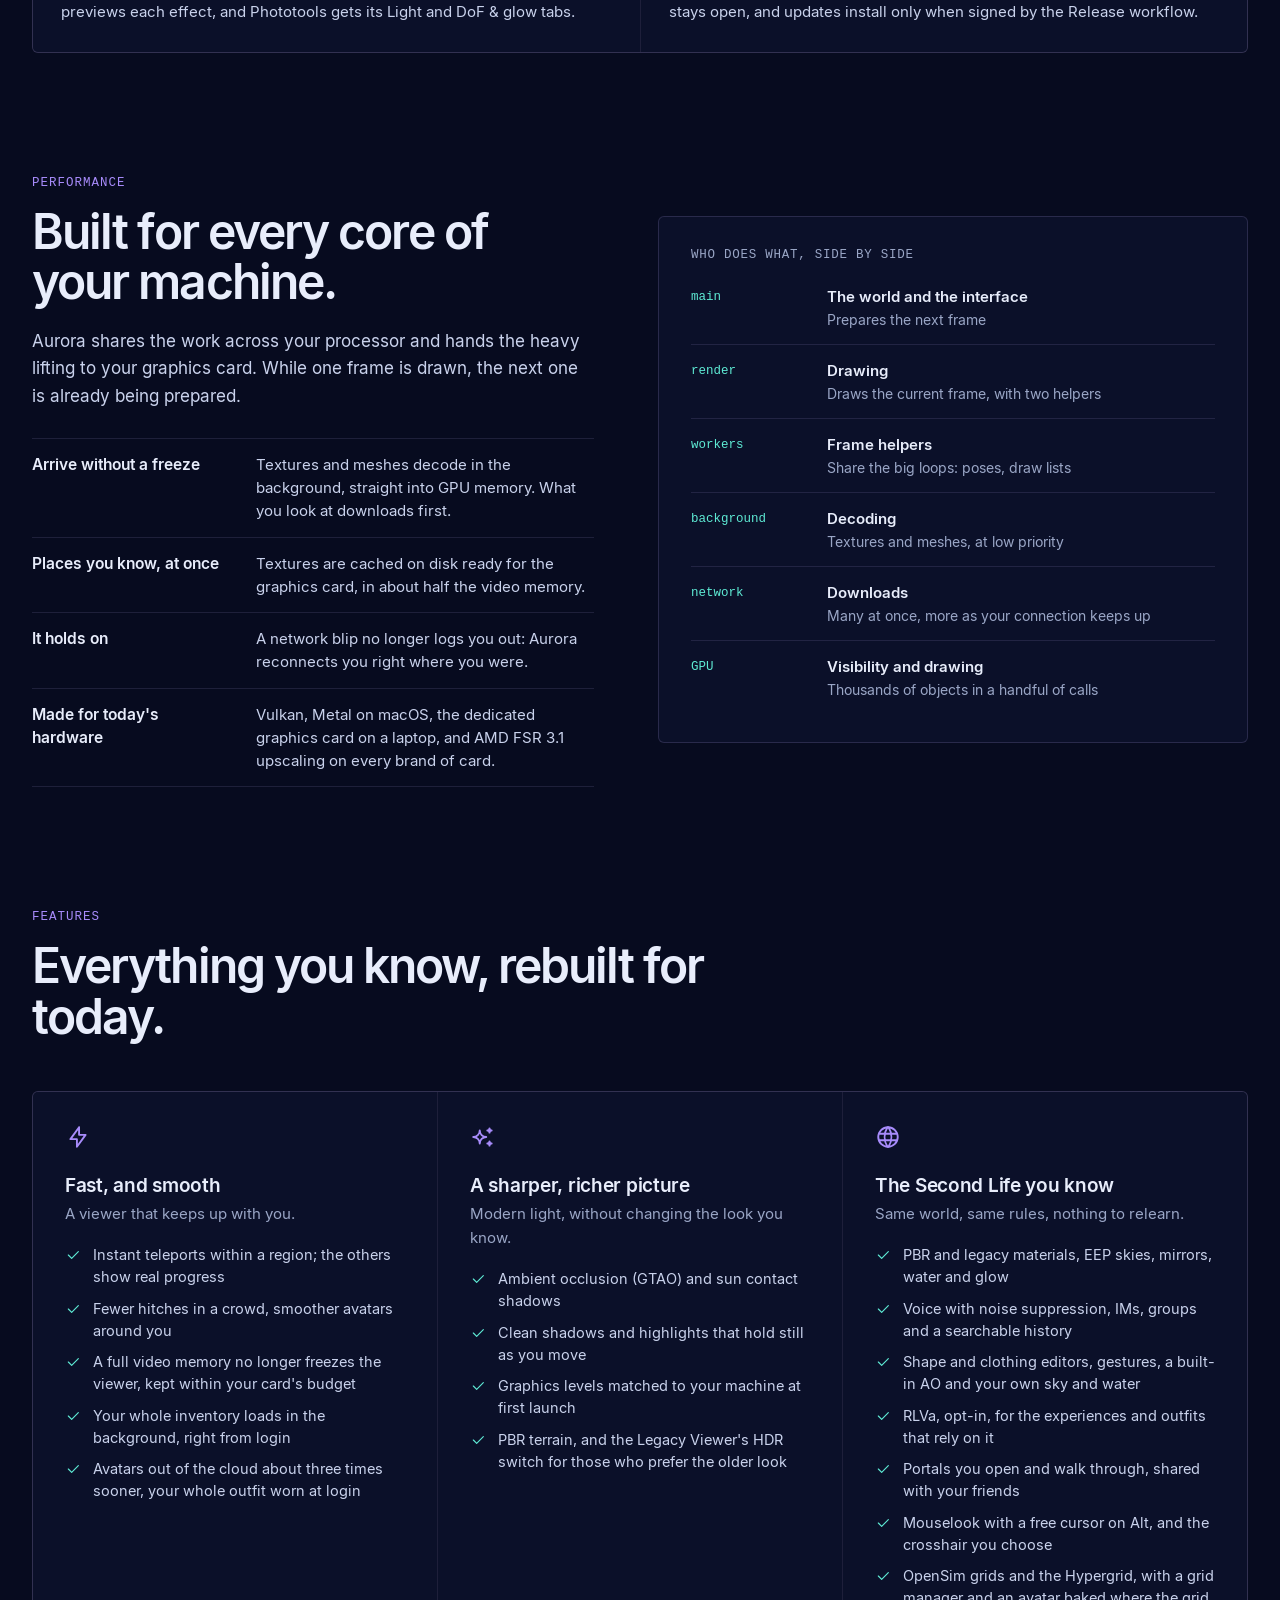
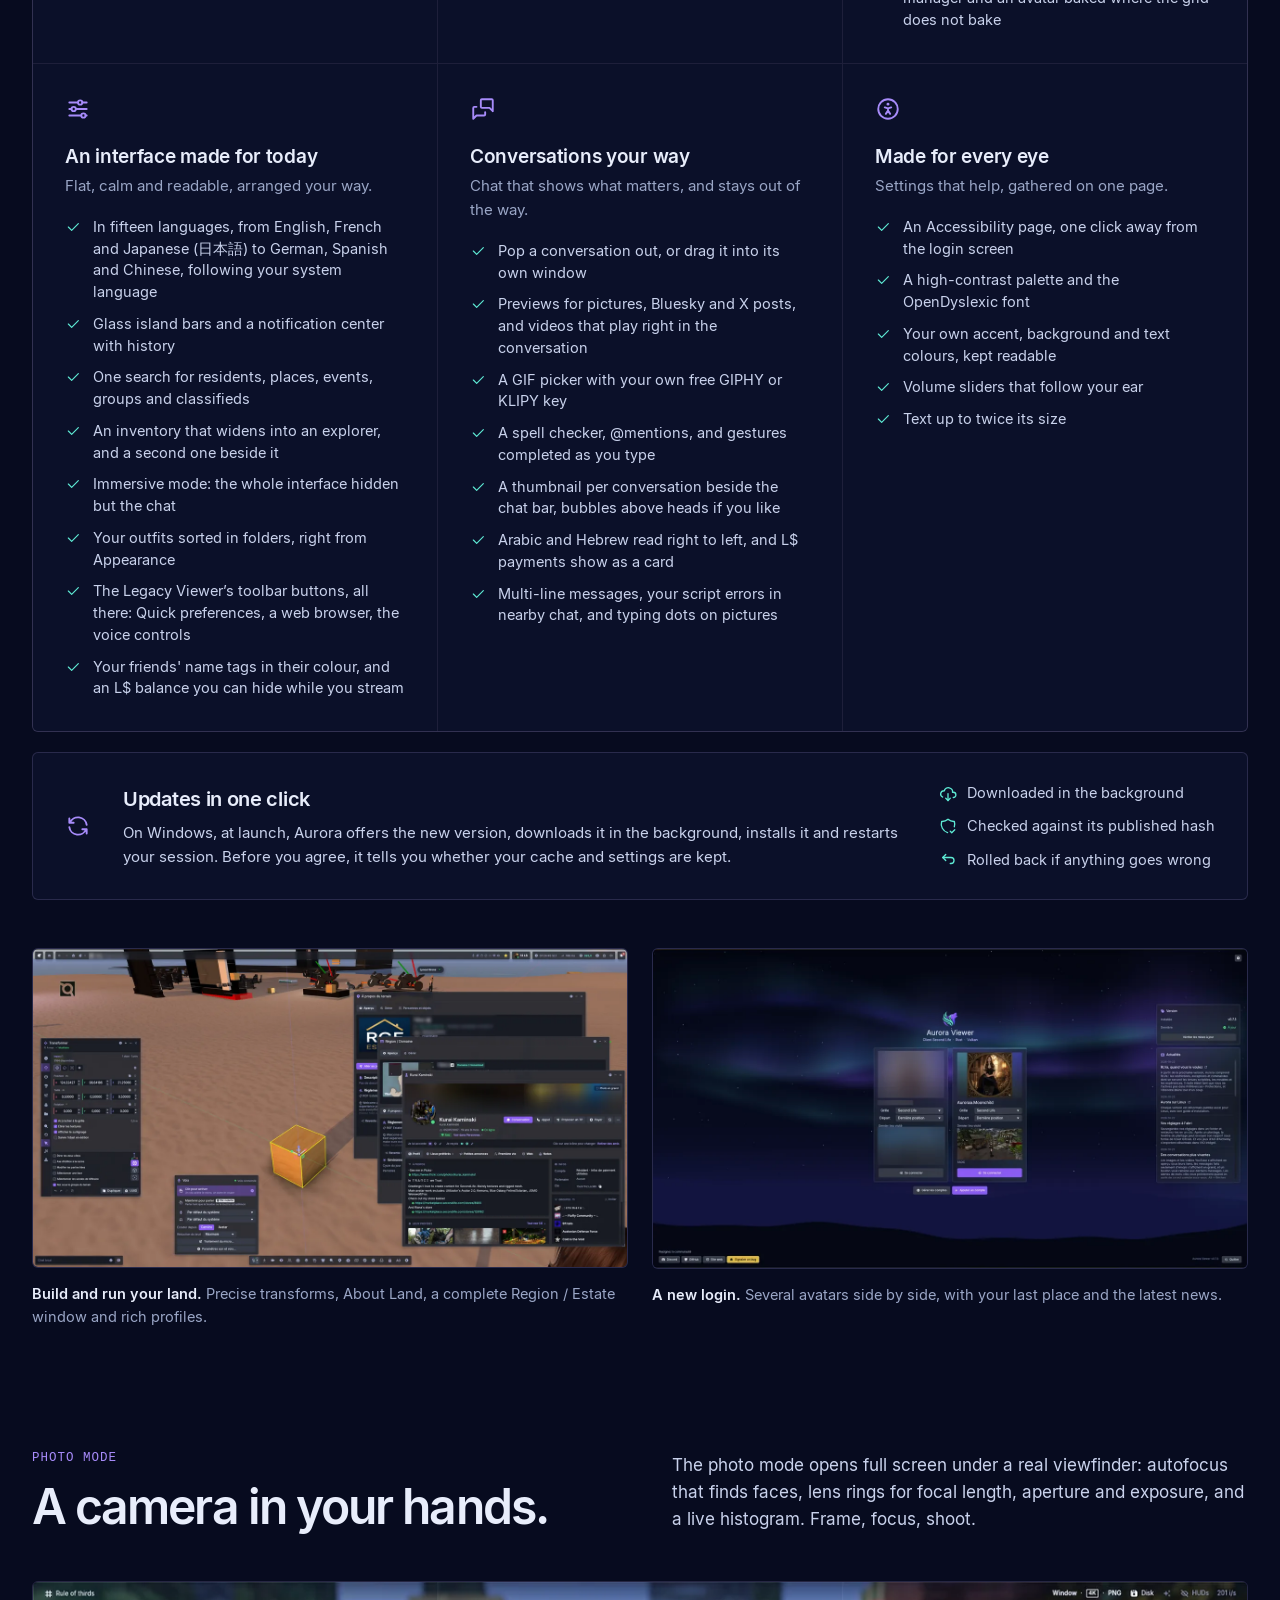
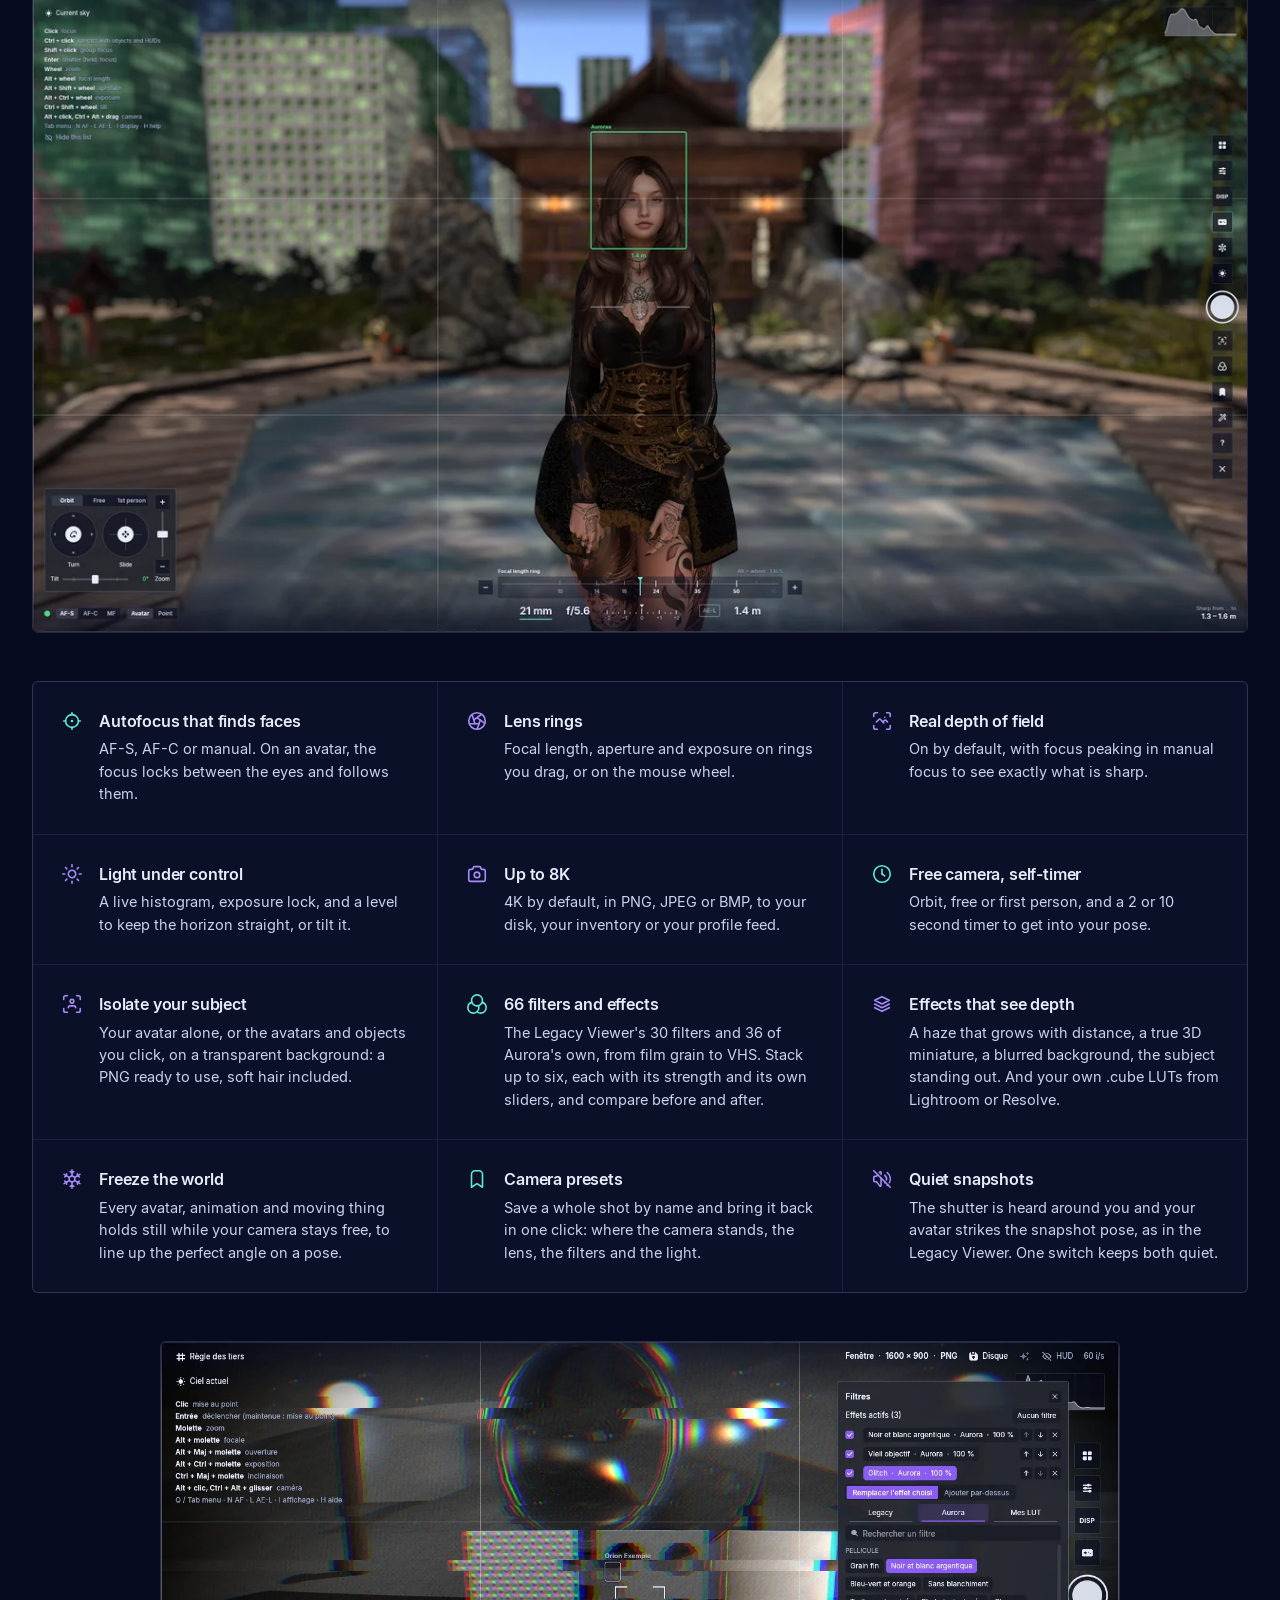
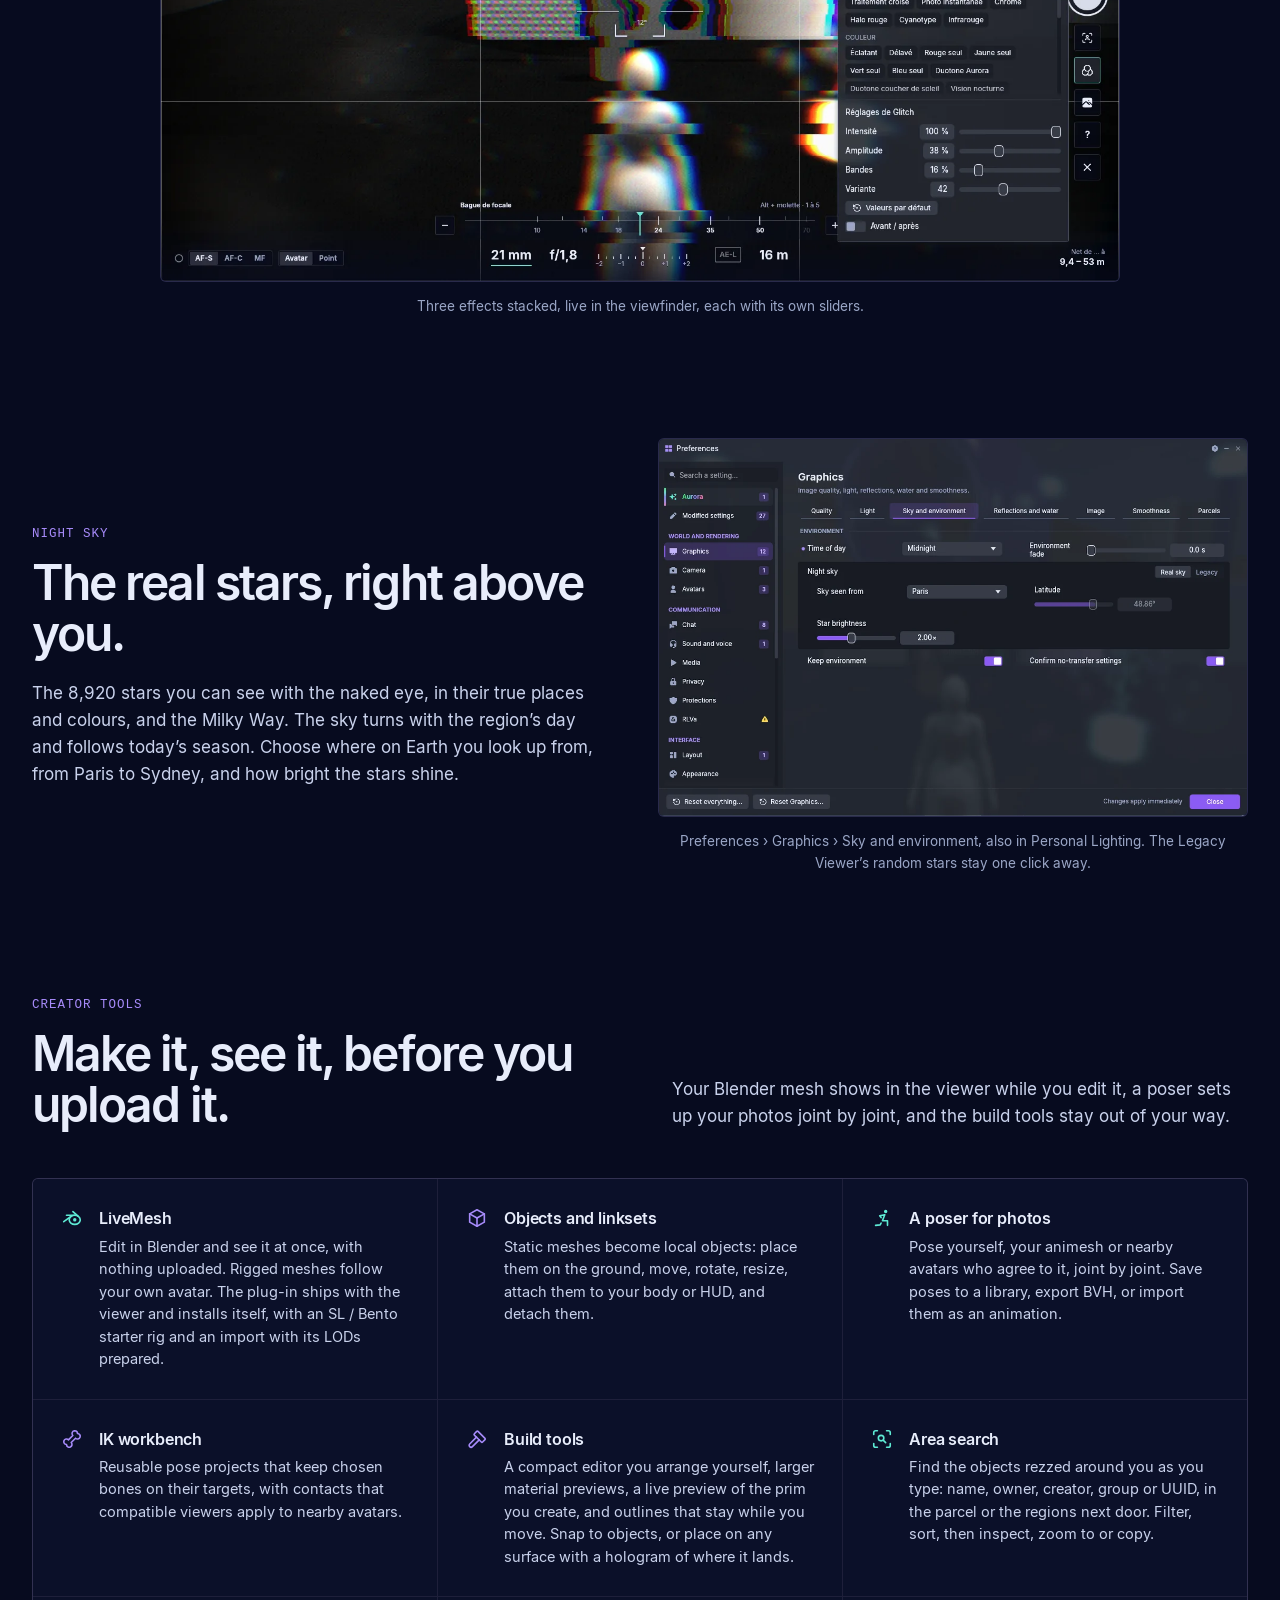
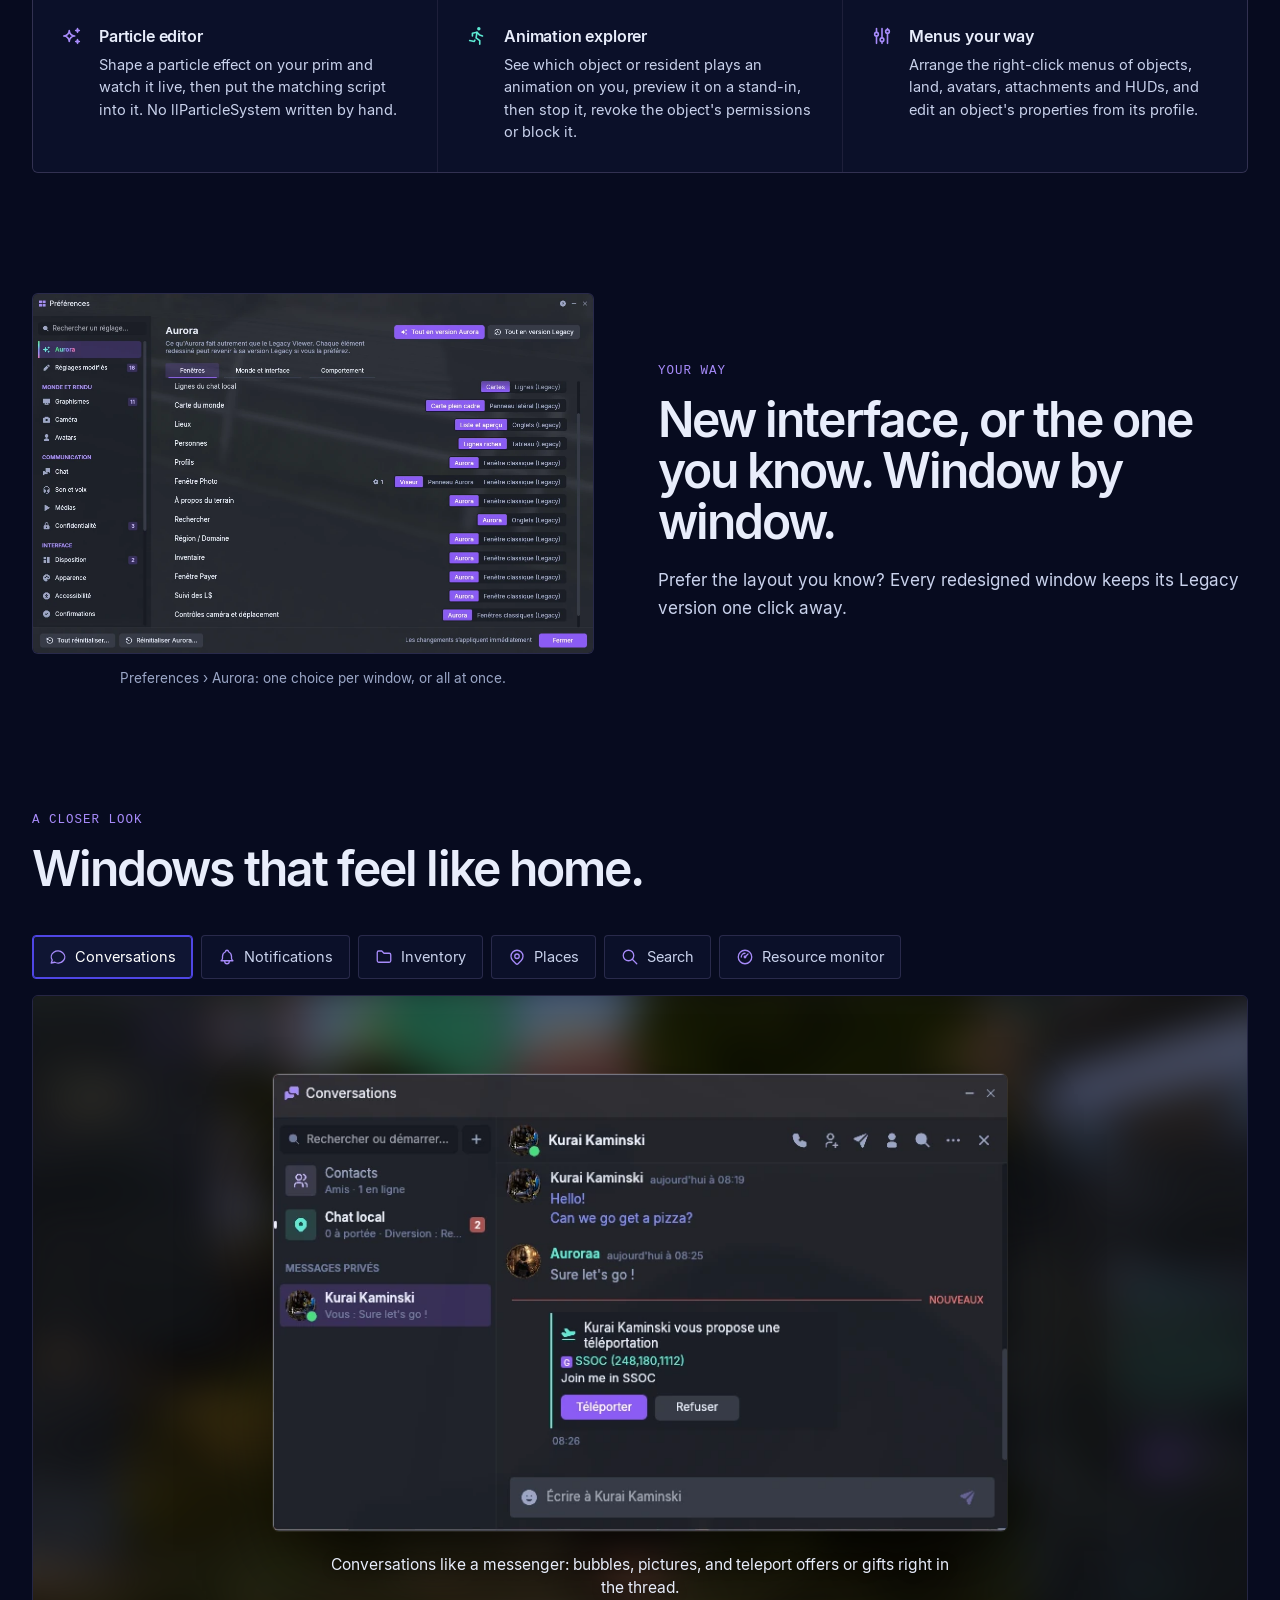
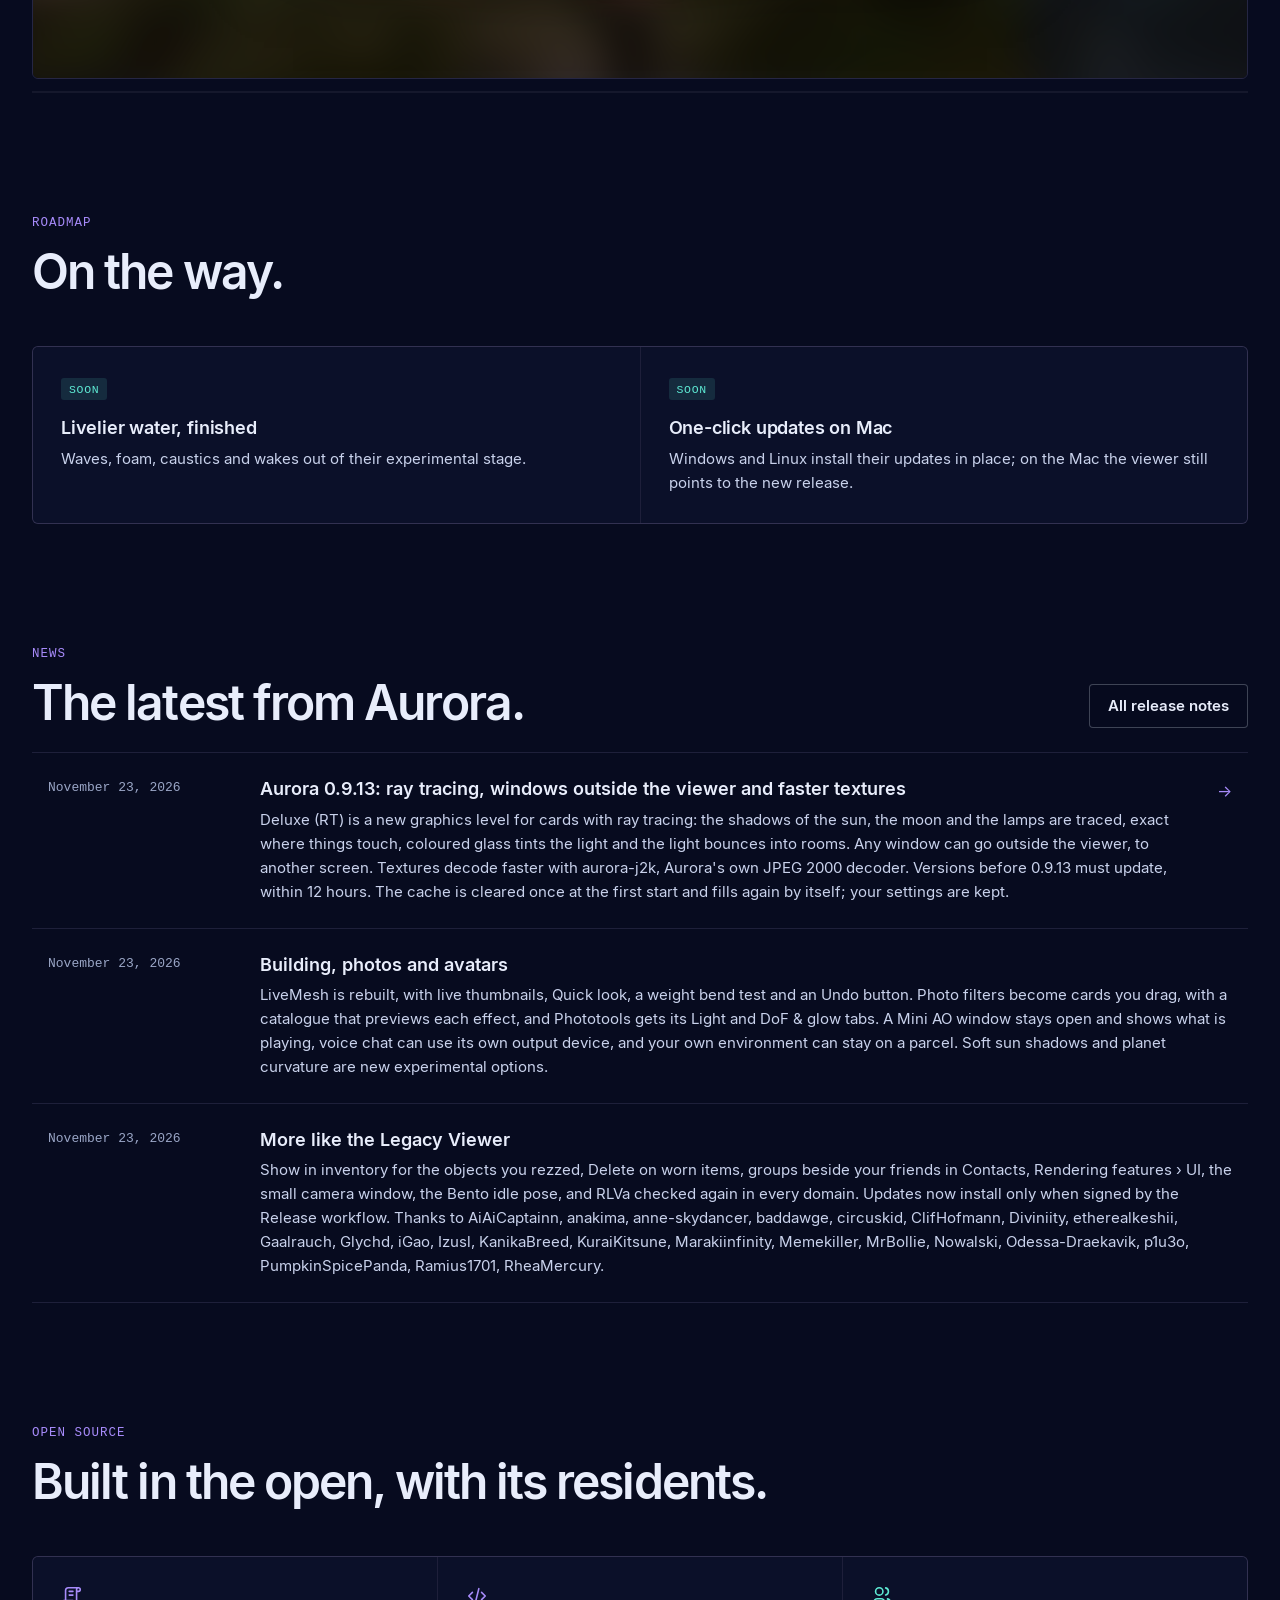
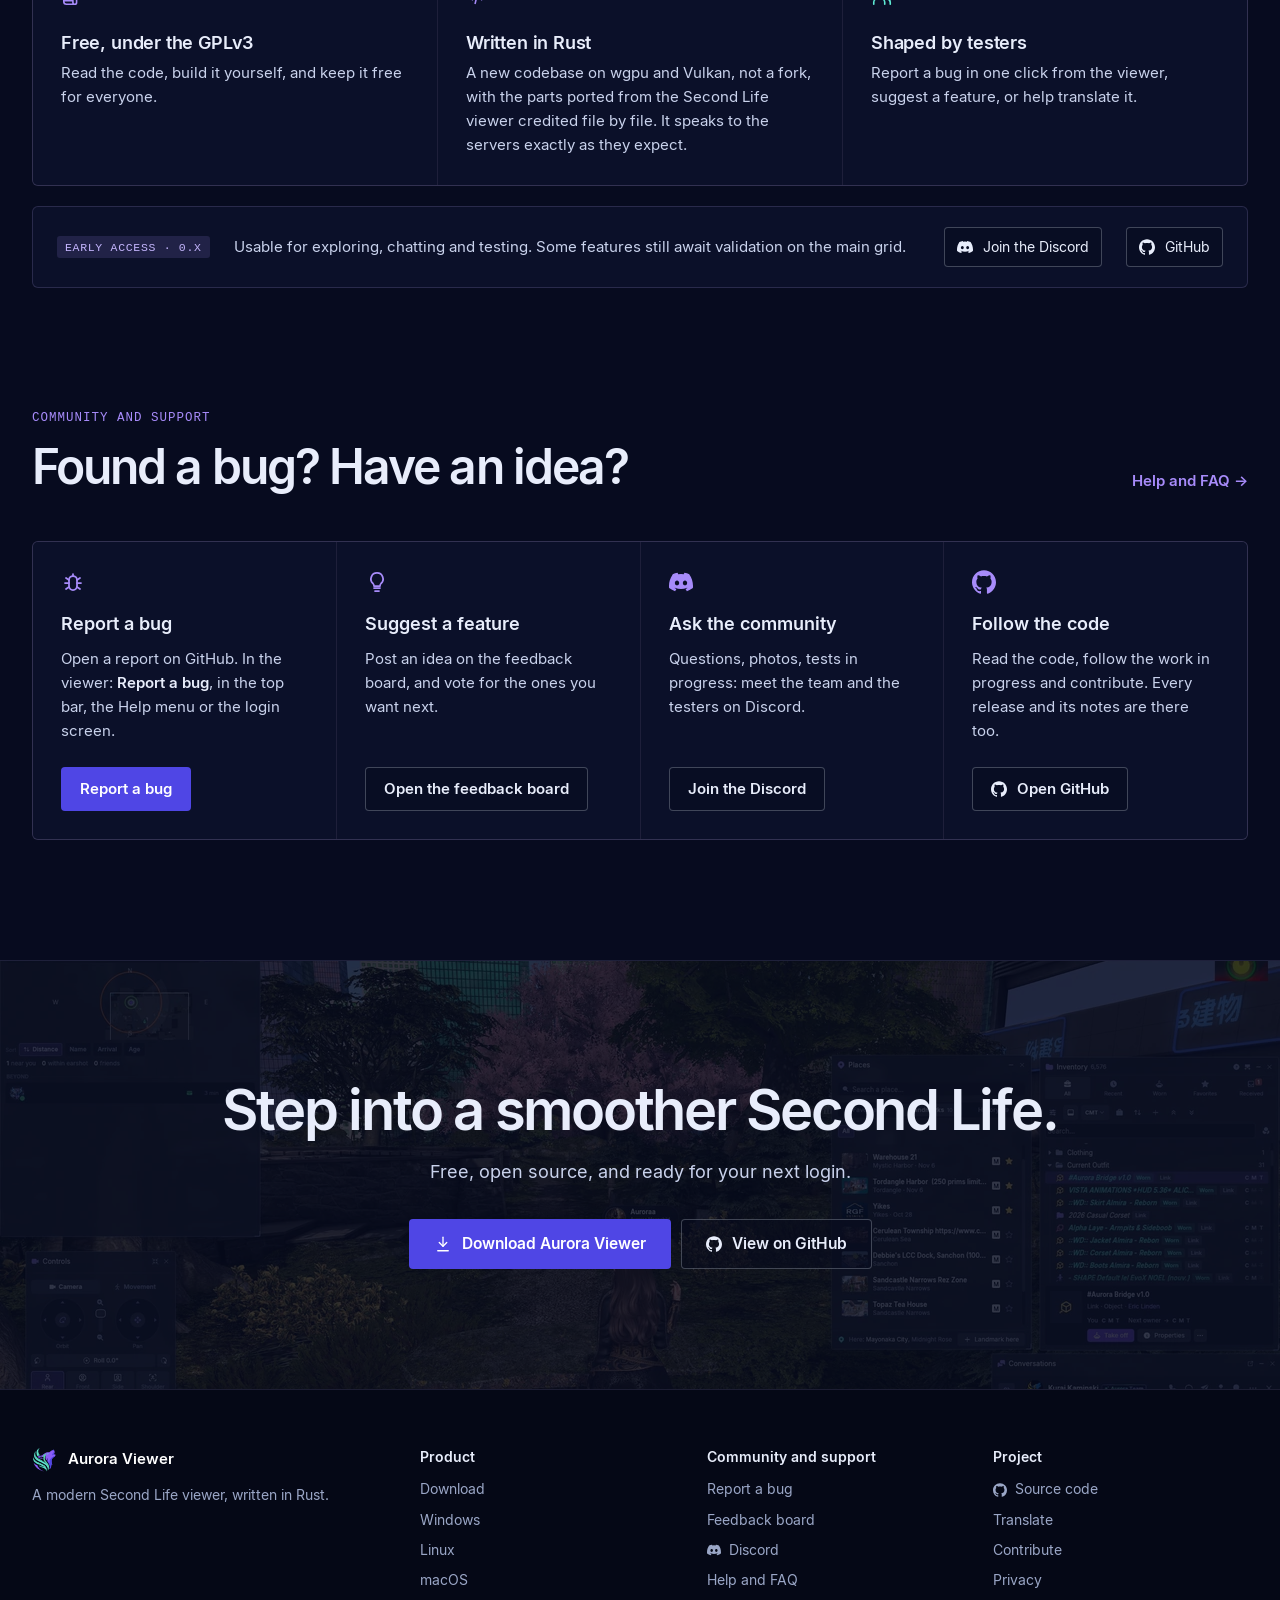
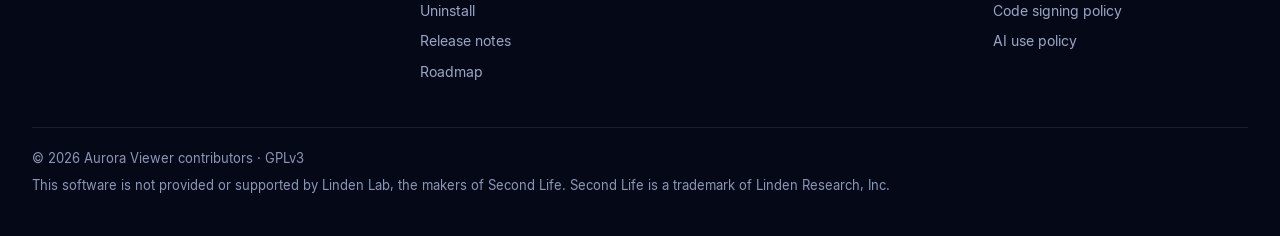
==== commit f6a76e62: "0.9.13 highlights, version, date and download sizes" ====
--- a/index.html
+++ b/index.html
@@ -73,8 +73,8 @@
   <div class="wrap hero-in">
     <div class="hero-copy">
       <p class="hero-tag">
-        <span class="vtag"><span data-i18n="pill.before">Version</span> <span data-version>0.9.12</span> <span data-i18n="pill.after">is out</span></span>
-        <span data-release-date data-date="2026-11-21T02:48:51Z">November 21, 2026</span>
+        <span class="vtag"><span data-i18n="pill.before">Version</span> <span data-version>0.9.13</span> <span data-i18n="pill.after">is out</span></span>
+        <span data-release-date data-date="2026-11-23T21:48:59Z">November 23, 2026</span>
         <a href="https://github.com/Aurora-Viewer/Aurora-Viewer/releases/latest" data-release-link><span data-i18n="pill.notes">Release notes</span> →</a>
       </p>
       <h1 class="display h1" data-i18n="hero.title">Second Life,<br>beautifully fast.</h1>
@@ -102,13 +102,13 @@
 
 <section id="new" class="sec">
   <div class="wrap">
-    <p class="eyebrow"><span class="chip violet" data-i18n="new.chip">New in 0.9.12</span></p>
-    <h2 class="display h2" data-i18n="new.title">Fifteen languages, Game Controls and a look for the world.</h2>
+    <p class="eyebrow"><span class="chip violet" data-i18n="new.chip">New in 0.9.13</span></p>
+    <h2 class="display h2" data-i18n="new.title">Ray tracing, windows outside the viewer and faster textures.</h2>
     <div class="feat">
-      <div class="card scard"><span class="chip violet" data-i18n="new.badge">New</span><h3 data-i18n="new.languages.title">Fifteen languages</h3><p data-i18n="new.languages.text">German, Spanish, Italian, Polish, Turkish, Russian, Ukrainian, Norwegian, Portuguese and Chinese join English, French and Japanese, built on the community’s translations. Translators can load a language file of their own.</p></div>
-      <div class="card scard"><span class="chip violet" data-i18n="new.badge">New</span><h3 data-i18n="new.ll265.title">Like the LL viewer 26.5</h3><p data-i18n="new.ll265.text">Game Controls drive the avatar, the camera and scripts with a game controller; direct messages sent from another device show up in the conversation; an account is created from the login screen; the microphone closes while you are muted.</p></div>
-      <div class="card scard"><span class="chip violet" data-i18n="new.badge">New</span><h3 data-i18n="new.look.title">A look for the world</h3><p data-i18n="new.look.text">Keep a photo look or a LUT on the world every day, with JuicyBomb’s 30 new looks. A redesigned Aurora Weather window holds every weather setting, and a second camera window keeps your avatar in view.</p></div>
-      <div class="card scard"><span class="chip violet" data-i18n="new.badge">New</span><h3 data-i18n="new.arrivals.title">Faster arrivals, richer inventory</h3><p data-i18n="new.arrivals.text">Avatars you have already seen show at once from a local copy while the region sends them. The inventory gets a gallery view, notecards get find and replace, and Linux installs its updates in place.</p></div>
+      <div class="card scard"><span class="chip violet" data-i18n="new.badge">New</span><h3 data-i18n="new.rt.title">Ray tracing: Deluxe (RT)</h3><p data-i18n="new.rt.text">On cards with ray tracing, the Deluxe (RT) level traces the shadows of the sun, the moon and the lamps, exact where things touch, with coloured glass tinting the light, and lets the light bounce into rooms. A ray tracing quality fits it to smaller cards.</p></div>
+      <div class="card scard"><span class="chip violet" data-i18n="new.badge">New</span><h3 data-i18n="new.outside.title">Windows outside the viewer</h3><p data-i18n="new.outside.text">Send Conversations, the inventory or any other window to a screen of its own and bring it back; drag and drop still works between them. Voice chat can play on its own output device.</p></div>
+      <div class="card scard"><span class="chip violet" data-i18n="new.badge">New</span><h3 data-i18n="new.livemesh.title">A new LiveMesh and photo filters</h3><p data-i18n="new.livemesh.text">LiveMesh is rebuilt with live thumbnails, Quick look, a weight bend test and an Undo button. Photo filters become cards you drag, with a catalogue that previews each effect, and Phototools gets its Light and DoF &amp; glow tabs.</p></div>
+      <div class="card scard"><span class="chip violet" data-i18n="new.badge">New</span><h3 data-i18n="new.j2k.title">Faster textures, a rounder world</h3><p data-i18n="new.j2k.text">aurora-j2k, a JPEG 2000 decoder written in Rust, decodes textures faster. Soft sun shadows and planet curvature are new options, a Mini AO window stays open, and updates install only when signed by the Release workflow.</p></div>
     </div>
   </div>
 </section>
@@ -503,9 +503,9 @@
       <a class="btn btn-line" href="https://github.com/Aurora-Viewer/Aurora-Viewer/releases" data-i18n="news.all">All release notes</a>
     </div>
     <div class="news" data-news>
-      <a class="nrow" href="https://github.com/Aurora-Viewer/Aurora-Viewer/releases/tag/v0.9.12"><time datetime="2026-11-21">November 21, 2026</time><div class="nbody"><h3>Aurora 0.9.12: fifteen languages, Game Controls and a look for the world</h3><p>Aurora now speaks fifteen languages: German, Spanish, Italian, Polish, Turkish, Russian, Ukrainian, Norwegian, Portuguese and Chinese join English, French and Japanese, built on the community's translations. Game Controls let a game controller drive the avatar, the camera and scripts, like the LL viewer 26.5. Photo looks and LUTs can stay on the world, with 30 new looks by JuicyBomb. Versions before 0.9.12 must update, within 12 hours. The cache is cleared once at the first start and fills again by itself; your settings are kept.</p></div><span class="more" aria-hidden="true">→</span></a>
-      <article class="nrow"><time datetime="2026-11-21">November 21, 2026</time><div class="nbody"><h3>Chat, avatars and inventory</h3><p>Direct messages sent from another device, the mobile app included, now show up in the conversation. Avatars you have already seen show at once from a local copy while the region sends them. The inventory gets a Gallery view, notecards get find and replace, and the Second camera window keeps your avatar in view. The Aurora Weather window is redesigned and holds every weather setting. A Second Life account can be created from the login screen, and Linux installs its updates in place.</p></div></article>
-      <article class="nrow"><time datetime="2026-11-21">November 21, 2026</time><div class="nbody"><h3>More like the Legacy Viewer</h3><p>The Phototools window, media and sounds heard from the avatar, the microphone closed while muted, permissions set on objects inside objects, Disable glass for accessibility, and RLVa as in the Legacy Viewer. Thanks to anne-skydancer, circuskid, ClifHofmann, dash-sl, Gaalrauch, Glychd, Izusl, KanikaBreed, Marakiinfinity, Memekiller, Nowalski, Odessa-Draekavik, PumpkinSpicePanda, and to the translators 00JackWild00, 1615424277, DDynamic-Evolution, deontodi-ctrl, SmurfCat1234, wolfosbournesl.</p></div></article>
+      <a class="nrow" href="https://github.com/Aurora-Viewer/Aurora-Viewer/releases/tag/v0.9.13"><time datetime="2026-11-23">November 23, 2026</time><div class="nbody"><h3>Aurora 0.9.13: ray tracing, windows outside the viewer and faster textures</h3><p>Deluxe (RT) is a new graphics level for cards with ray tracing: the shadows of the sun, the moon and the lamps are traced, exact where things touch, coloured glass tints the light and the light bounces into rooms. Any window can go outside the viewer, to another screen. Textures decode faster with aurora-j2k, Aurora's own JPEG 2000 decoder. Versions before 0.9.13 must update, within 12 hours. The cache is cleared once at the first start and fills again by itself; your settings are kept.</p></div><span class="more" aria-hidden="true">→</span></a>
+      <article class="nrow"><time datetime="2026-11-23">November 23, 2026</time><div class="nbody"><h3>Building, photos and avatars</h3><p>LiveMesh is rebuilt, with live thumbnails, Quick look, a weight bend test and an Undo button. Photo filters become cards you drag, with a catalogue that previews each effect, and Phototools gets its Light and DoF &amp; glow tabs. A Mini AO window stays open and shows what is playing, voice chat can use its own output device, and your own environment can stay on a parcel. Soft sun shadows and planet curvature are new experimental options.</p></div></article>
+      <article class="nrow"><time datetime="2026-11-23">November 23, 2026</time><div class="nbody"><h3>More like the Legacy Viewer</h3><p>Show in inventory for the objects you rezzed, Delete on worn items, groups beside your friends in Contacts, Rendering features › UI, the small camera window, the Bento idle pose, and RLVa checked again in every domain. Updates now install only when signed by the Release workflow. Thanks to AiAiCaptainn, anakima, anne-skydancer, baddawge, circuskid, ClifHofmann, Diviniity, etherealkeshii, Gaalrauch, Glychd, iGao, Izusl, KanikaBreed, KuraiKitsune, Marakiinfinity, Memekiller, MrBollie, Nowalski, Odessa-Draekavik, p1u3o, PumpkinSpicePanda, Ramius1701, RheaMercury.</p></div></article>
     </div>
   </div>
 </section>
